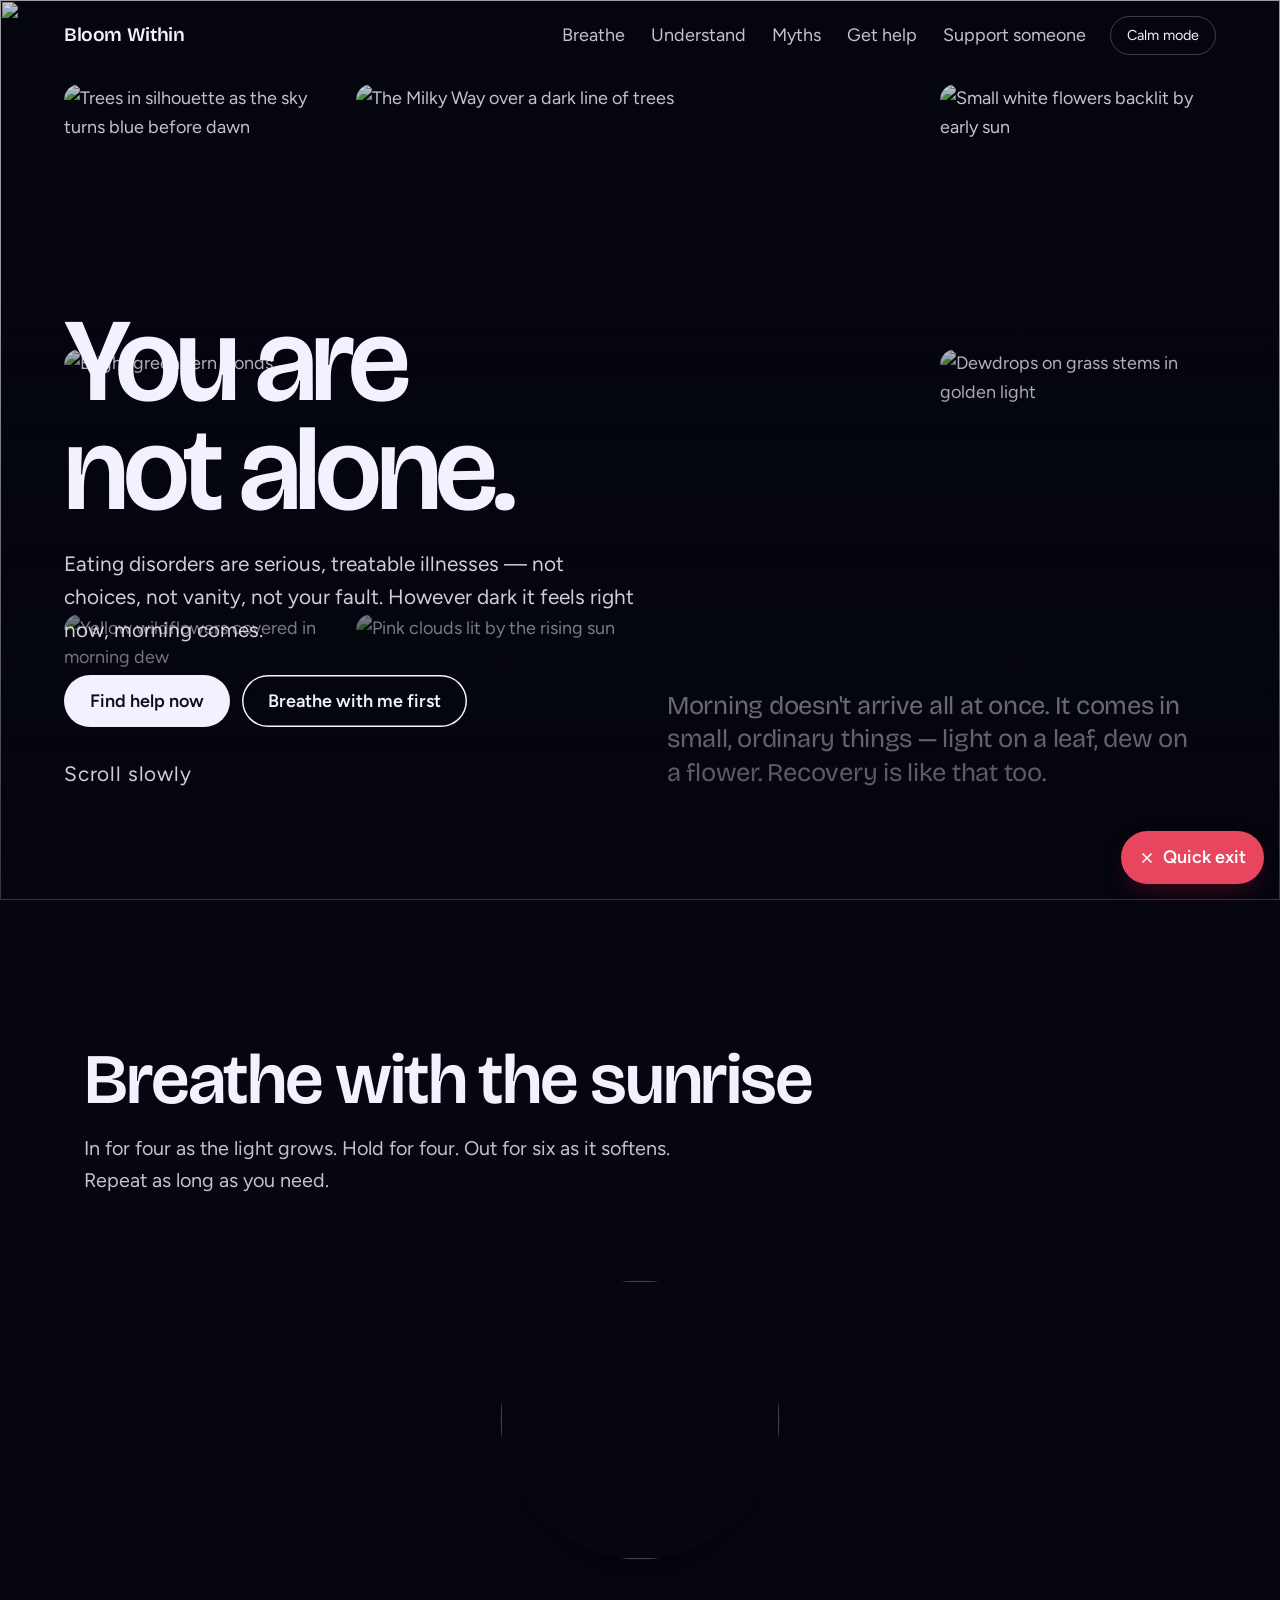
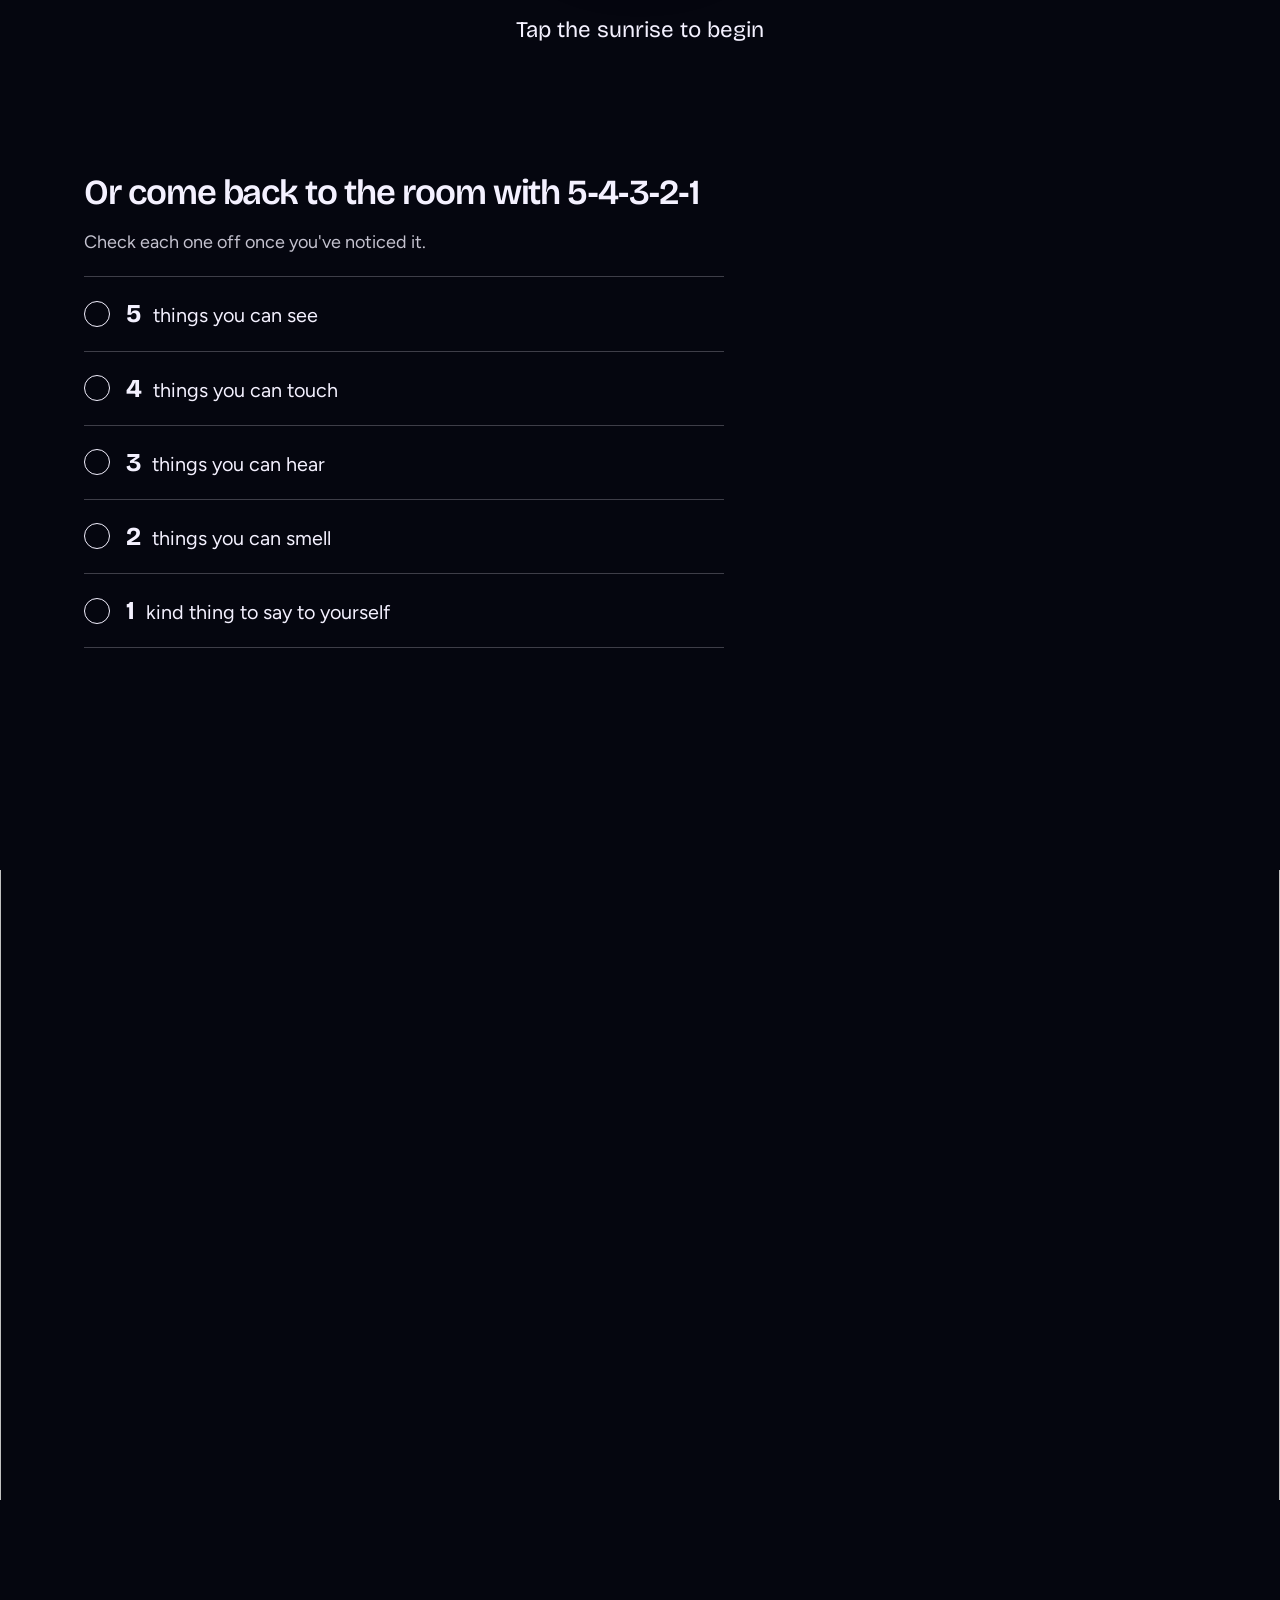
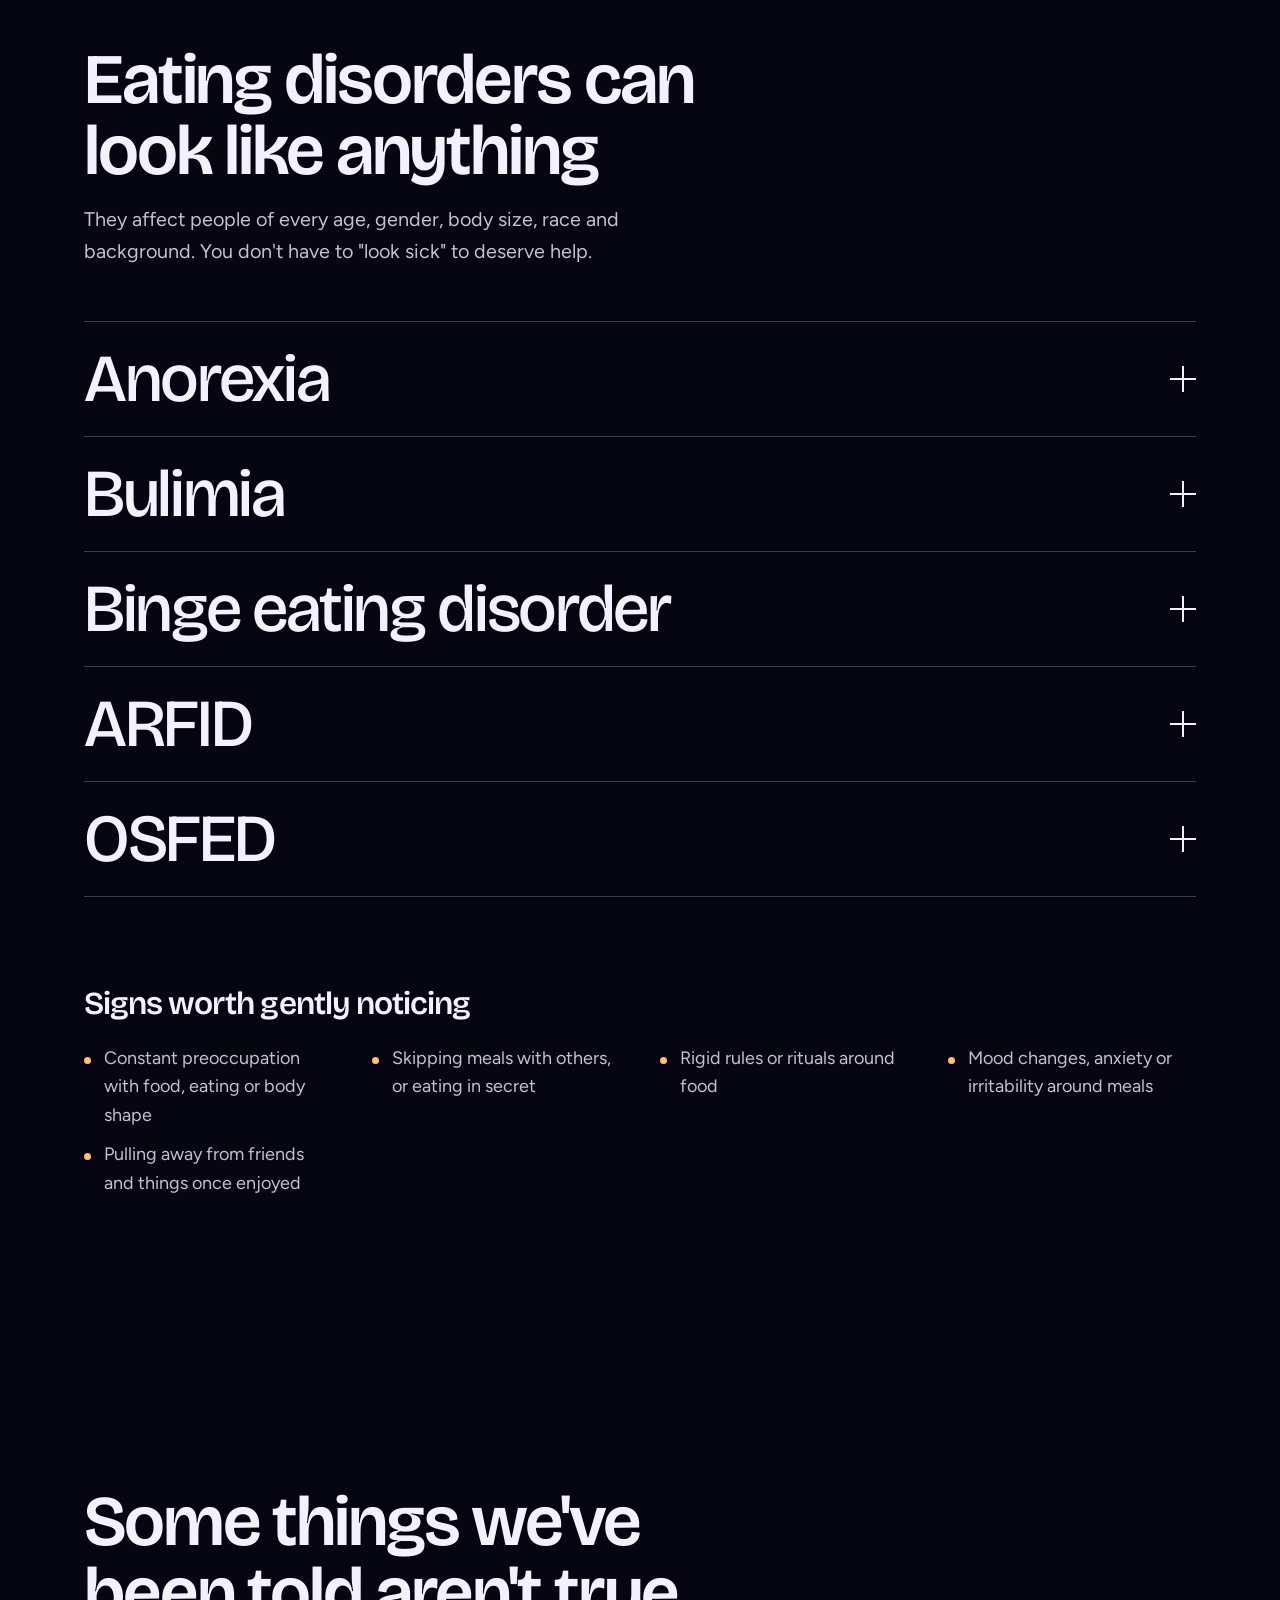
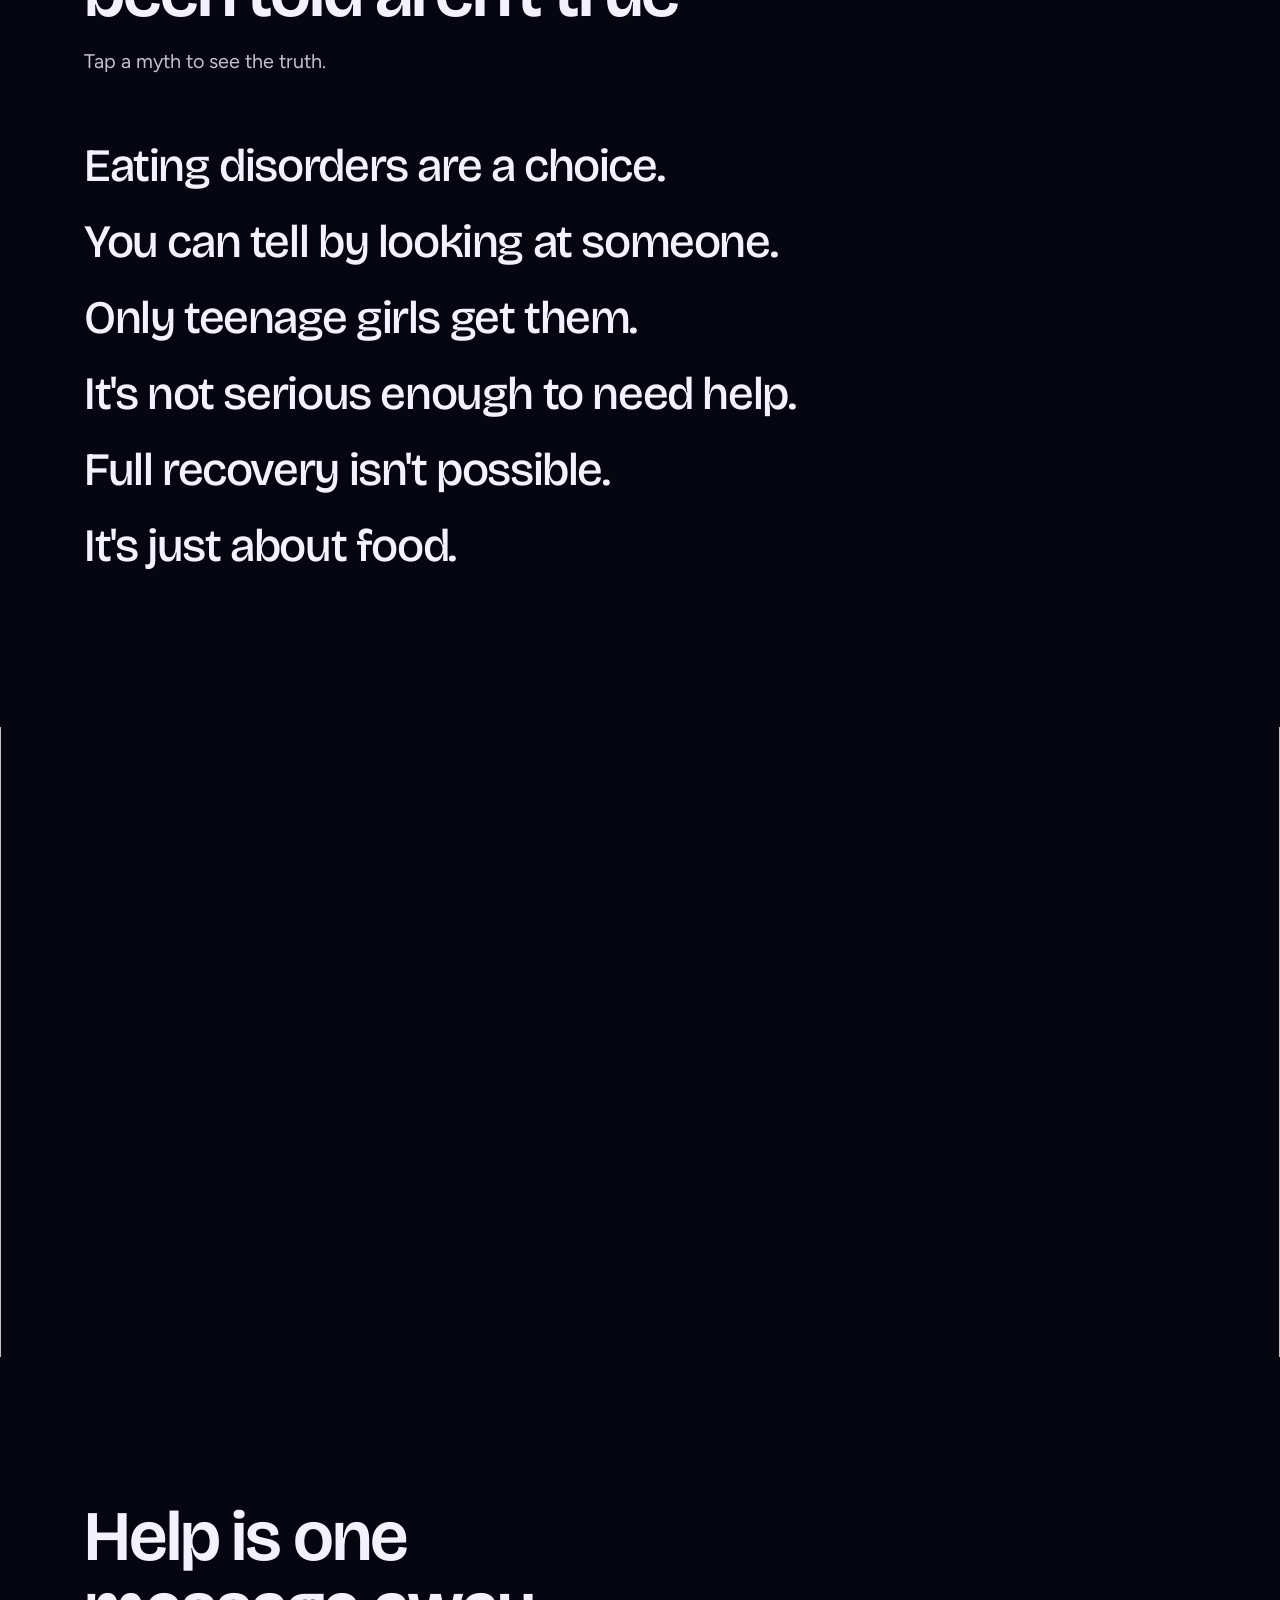
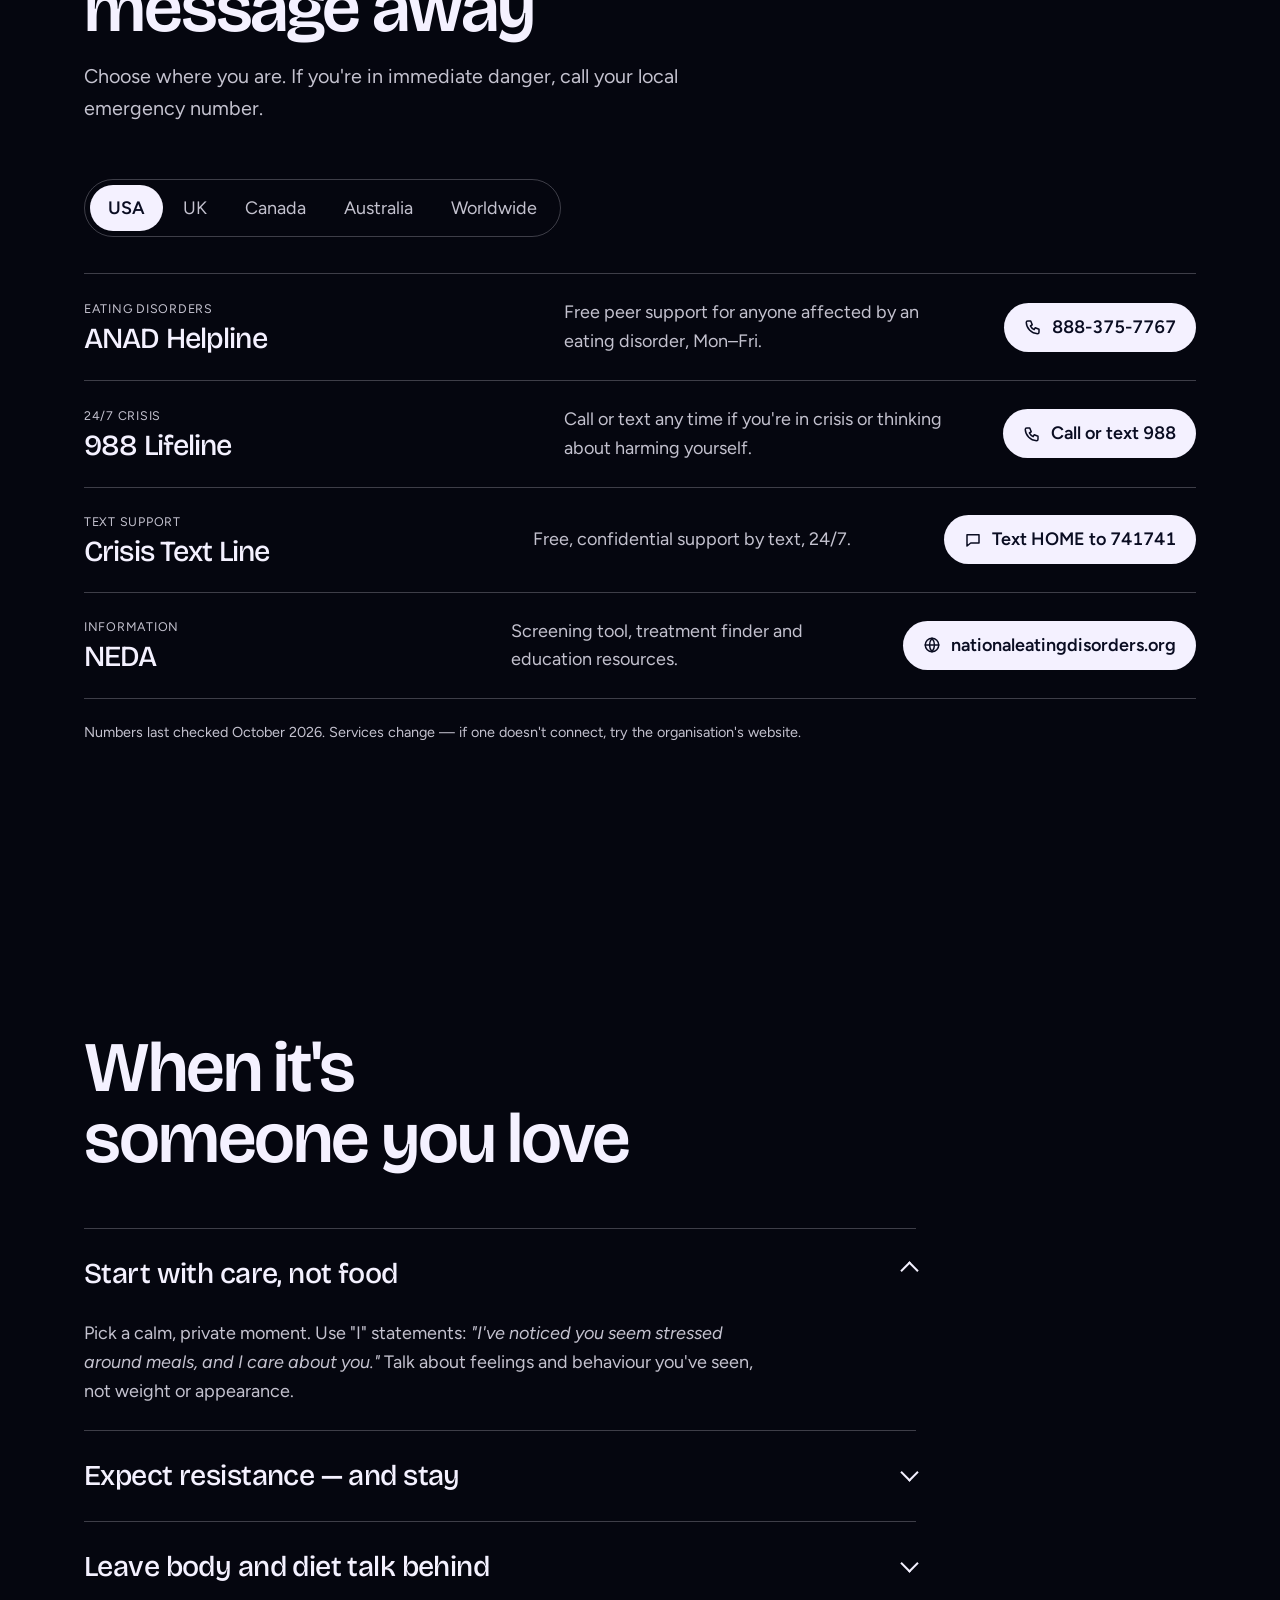
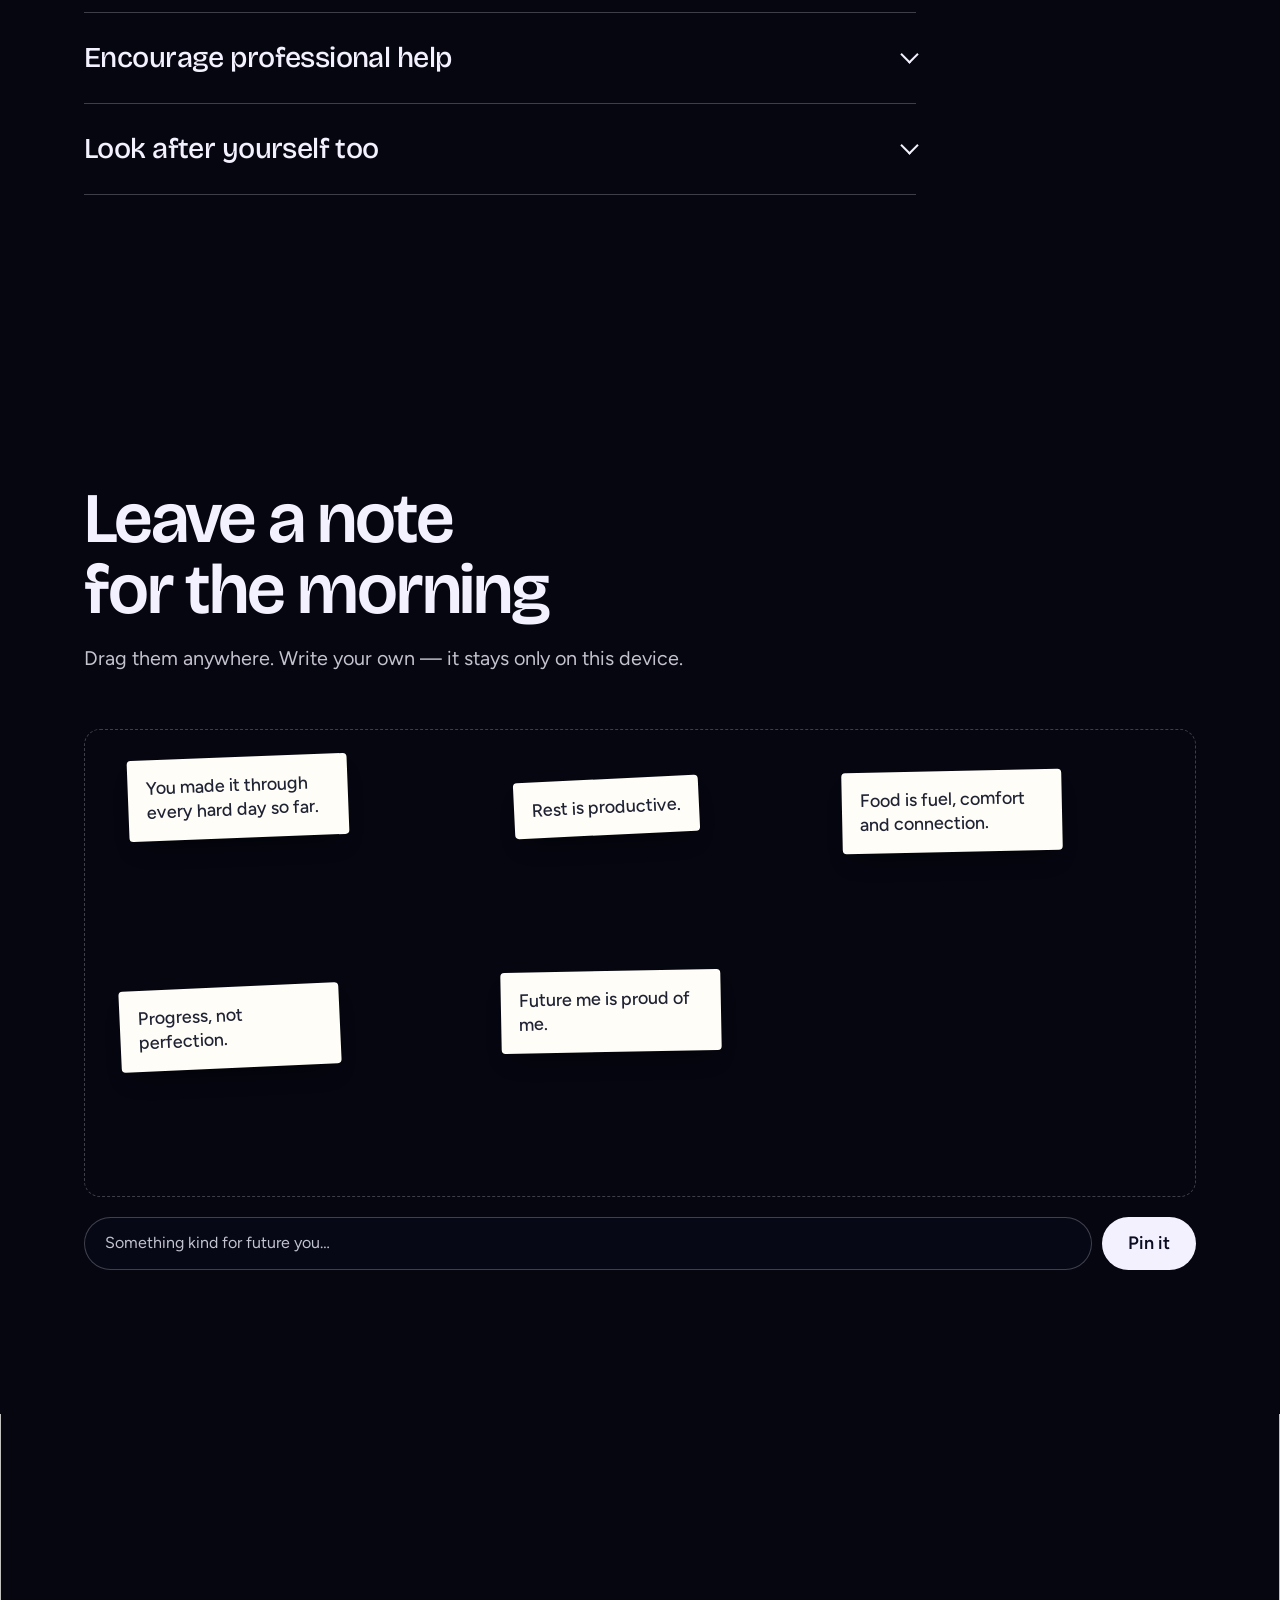
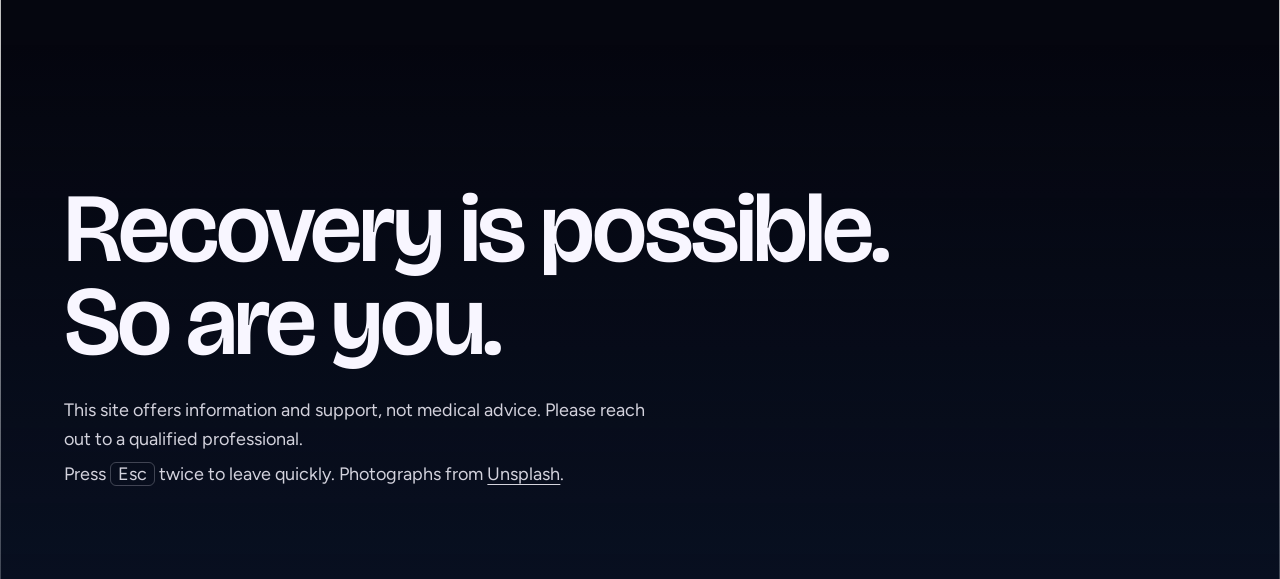
==== index.html @ c02eec83 "Make the photographic Night to Dawn the homepage Move the photo version to the site root and remove " ====
<!doctype html>
<html lang="en">
<head>
  <meta charset="utf-8">
  <meta name="viewport" content="width=device-width, initial-scale=1, viewport-fit=cover">
  <title>Bloom Within</title>
  <meta name="description" content="Gentle help, resources and support for anyone affected by an eating disorder. However dark it feels, morning comes.">
  <link rel="preconnect" href="https://images.unsplash.com">
  <link rel="preconnect" href="https://fonts.googleapis.com">
  <link rel="preconnect" href="https://fonts.gstatic.com" crossorigin>
  <link href="https://fonts.googleapis.com/css2?family=Bricolage+Grotesque:opsz,wght@12..96,300..700&family=Figtree:wght@400;500;600&display=swap" rel="stylesheet">
  <link rel="stylesheet" href="style.css">
  <script>document.documentElement.classList.add("js", "loading");</script>
</head>
<body>
  <!-- Loading screen: fades out once every photo is downloaded and decoded (never longer than 8s) -->
  <div class="loader" id="loader" role="status" aria-live="polite">
    <p class="loader-mark">Bloom Within</p>
    <div class="loader-track"><i id="loaderBar"></i></div>
    <p class="loader-text" id="loaderText">Waiting for the sky…</p>
    <button class="loader-skip" id="loaderSkip" hidden>Skip — show me the page</button>
  </div>

  <!-- The real sky: five photographs, crossfaded from midnight to morning as you scroll -->
  <div class="sky" aria-hidden="true">
    <img class="sky-layer" data-photo="1465101046530-73398c7f28ca" alt="">
    <img class="sky-layer" data-photo="1457167789633-ff2233ef2b0a" alt="">
    <img class="sky-layer" data-photo="1534271057238-c2c170a76672" alt="">
    <img class="sky-layer" data-photo="1577337473192-fec17938c468" alt="">
    <img class="sky-layer" data-photo="1601345459799-245d61f56121" alt="">
    <div class="sky-scrim"></div>
  </div>

  <a class="quick-exit" href="https://www.google.com/search?q=weather" rel="noreferrer" id="quickExit">
    <svg viewBox="0 0 24 24" aria-hidden="true"><path d="M6 6l12 12M18 6L6 18"/></svg>Quick exit
  </a>

  <header class="bar" id="bar">
    <a href="#top" class="mark">Bloom Within</a>
    <nav aria-label="Sections">
      <button class="pill menu" id="menuBtn" aria-expanded="false" aria-controls="menu">Menu</button>
      <ul id="menu">
        <li><a href="#breathe">Breathe</a></li>
        <li><a href="#know">Understand</a></li>
        <li><a href="#myths">Myths</a></li>
        <li><a href="#help">Get help</a></li>
        <li><a href="#support">Support someone</a></li>
      </ul>
    </nav>
    <button class="pill" id="calmBtn" aria-pressed="false">Calm mode</button>
  </header>

  <main id="top">
    <!-- Pinned intro: the full-screen night photo settles into a grid of morning -->
    <section class="intro" id="intro">
      <div class="mosaic" id="mosaic">
        <figure class="tile t-hero" id="heroTile"><img data-photo="1465101046530-73398c7f28ca" alt="The Milky Way over a dark line of trees"></figure>
        <figure class="tile t-a"><img data-photo="1457167789633-ff2233ef2b0a" alt="Trees in silhouette as the sky turns blue before dawn"></figure>
        <figure class="tile t-b"><img data-photo="1503919483171-9ffc1debc390" alt="Small white flowers backlit by early sun"></figure>
        <figure class="tile t-c"><img data-photo="1497250681960-ef046c08a56e" alt="Bright green fern fronds"></figure>
        <figure class="tile t-d"><img data-photo="1528901326763-e9bbffd31784" alt="Dewdrops on grass stems in golden light"></figure>
        <figure class="tile t-e"><img data-photo="1591421264188-cda9b04a6414" alt="Yellow wildflowers covered in morning dew"></figure>
        <figure class="tile t-f"><img data-photo="1534271057238-c2c170a76672" alt="Pink clouds lit by the rising sun"></figure>
        <div class="tile t-cap" id="mosaicCaption">
          <p>Morning doesn't arrive all at once. It comes in small, ordinary things — light on a leaf, dew on a flower. Recovery is like that too.</p>
        </div>
      </div>

      <div class="hero-shot" id="heroShot" aria-hidden="true"><img data-photo="1465101046530-73398c7f28ca" alt=""></div>
      <div class="hero-copy" id="heroCopy">
        <h1>You are not alone.</h1>
        <p>Eating disorders are serious, treatable illnesses — not choices, not vanity, not your fault. However dark it feels right now, morning comes.</p>
        <div class="hero-actions">
          <a href="#help" class="btn btn-solid">Find help now</a>
          <a href="#breathe" class="btn btn-line">Breathe with me first</a>
        </div>
        <p class="scroll-cue" aria-hidden="true">Scroll slowly</p>
      </div>
    </section>

    <section id="breathe" class="chapter">
      <div class="chapter-head reveal">
        <h2>Breathe with the sunrise</h2>
        <p>In for four as the light grows. Hold for four. Out for six as it softens. Repeat as long as you need.</p>
      </div>
      <div class="sunrise reveal">
        <button class="sun-window" id="sunWindow" aria-label="Start or stop the breathing exercise">
          <img data-photo="1577337473192-fec17938c468" data-w="900" alt="">
        </button>
        <p class="sun-cue" id="sunCue" aria-live="polite">Tap the sunrise to begin</p>
      </div>

      <div class="ground reveal">
        <h3>Or come back to the room with 5‑4‑3‑2‑1</h3>
        <p>Check each one off once you've noticed it.</p>
        <ul class="ground-list" id="groundList">
          <li><label><input type="checkbox"><span><b>5</b> things you can see</span></label></li>
          <li><label><input type="checkbox"><span><b>4</b> things you can touch</span></label></li>
          <li><label><input type="checkbox"><span><b>3</b> things you can hear</span></label></li>
          <li><label><input type="checkbox"><span><b>2</b> things you can smell</span></label></li>
          <li><label><input type="checkbox"><span><b>1</b> kind thing to say to yourself</span></label></li>
        </ul>
        <p class="ground-done" id="groundDone">You're here. Right now. That's enough.</p>
      </div>
    </section>

    <figure class="band" aria-hidden="true"><img data-photo="1531156992292-d36397ee9184" alt=""></figure>

    <section id="know" class="chapter">
      <div class="chapter-head reveal">
        <h2>Eating disorders can look like anything</h2>
        <p>They affect people of every age, gender, body size, race and background. You don't have to "look sick" to deserve help.</p>
      </div>
      <div class="kinds">
        <details class="kind reveal"><summary><span class="kind-name">Anorexia</span><span class="kind-plus" aria-hidden="true"></span></summary>
          <p>Restricting food, an intense fear of weight gain, and a distorted view of one's own body — at any body size.</p></details>
        <details class="kind reveal"><summary><span class="kind-name">Bulimia</span><span class="kind-plus" aria-hidden="true"></span></summary>
          <p>Cycles of eating large amounts and then trying to compensate, often hidden behind shame and secrecy.</p></details>
        <details class="kind reveal"><summary><span class="kind-name">Binge eating disorder</span><span class="kind-plus" aria-hidden="true"></span></summary>
          <p>Repeated episodes of eating with a feeling of loss of control, often followed by distress. It's the most common eating disorder.</p></details>
        <details class="kind reveal"><summary><span class="kind-name">ARFID</span><span class="kind-plus" aria-hidden="true"></span></summary>
          <p>Avoiding or restricting foods because of sensory issues, fear of choking or low interest in eating — not because of body image.</p></details>
        <details class="kind reveal"><summary><span class="kind-name">OSFED</span><span class="kind-plus" aria-hidden="true"></span></summary>
          <p>Serious eating disorders that don't fit one neat category. Just as real, and just as deserving of treatment.</p></details>
      </div>
      <div class="signs reveal">
        <h3>Signs worth gently noticing</h3>
        <ul>
          <li>Constant preoccupation with food, eating or body shape</li>
          <li>Skipping meals with others, or eating in secret</li>
          <li>Rigid rules or rituals around food</li>
          <li>Mood changes, anxiety or irritability around meals</li>
          <li>Pulling away from friends and things once enjoyed</li>
        </ul>
      </div>
    </section>

    <section id="myths" class="chapter">
      <div class="chapter-head reveal">
        <h2>Some things we've been told aren't true</h2>
        <p>Tap a myth to see the truth.</p>
      </div>
      <ol class="myths">
        <li class="myth reveal"><button aria-expanded="false"><span class="myth-text">Eating disorders are a choice.</span></button>
          <div class="truth-wrap"><p class="truth">They're complex illnesses shaped by biology, psychology and environment. Nobody chooses one.</p></div></li>
        <li class="myth reveal"><button aria-expanded="false"><span class="myth-text">You can tell by looking at someone.</span></button>
          <div class="truth-wrap"><p class="truth">Most people with eating disorders are not visibly underweight. Size tells you nothing about suffering.</p></div></li>
        <li class="myth reveal"><button aria-expanded="false"><span class="myth-text">Only teenage girls get them.</span></button>
          <div class="truth-wrap"><p class="truth">People of every gender, age, culture and background are affected — including men, older adults and children.</p></div></li>
        <li class="myth reveal"><button aria-expanded="false"><span class="myth-text">It's not serious enough to need help.</span></button>
          <div class="truth-wrap"><p class="truth">If it's affecting your life, it's serious enough. You don't need to be "sick enough" to reach out.</p></div></li>
        <li class="myth reveal"><button aria-expanded="false"><span class="myth-text">Full recovery isn't possible.</span></button>
          <div class="truth-wrap"><p class="truth">Many people fully recover. With support, healing is possible at any stage.</p></div></li>
        <li class="myth reveal"><button aria-expanded="false"><span class="myth-text">It's just about food.</span></button>
          <div class="truth-wrap"><p class="truth">Food is often where distress shows up. Underneath can be anxiety, control, trauma, grief or identity.</p></div></li>
      </ol>
    </section>

    <figure class="band" aria-hidden="true"><img data-photo="1546473491-cc3f5bba6705" alt=""></figure>

    <section id="help" class="chapter">
      <div class="chapter-head reveal">
        <h2>Help is one message away</h2>
        <p>Choose where you are. If you're in immediate danger, call your local emergency number.</p>
      </div>
      <div class="regions reveal" role="tablist" aria-label="Choose your region" id="regions">
        <span class="region-pill" id="regionPill" aria-hidden="true"></span>
      </div>
      <div class="lines" id="lines" role="tabpanel"></div>
      <p class="fine">Numbers last checked October 2026. Services change — if one doesn't connect, try the organisation's website.</p>
    </section>

    <section id="support" class="chapter">
      <div class="chapter-head reveal">
        <h2>When it's someone you love</h2>
      </div>
      <div class="care">
        <details class="care-item reveal" open><summary>Start with care, not food</summary>
          <p>Pick a calm, private moment. Use "I" statements: <em>"I've noticed you seem stressed around meals, and I care about you."</em> Talk about feelings and behaviour you've seen, not weight or appearance.</p></details>
        <details class="care-item reveal"><summary>Expect resistance — and stay</summary>
          <p>Denial, anger or secrecy are common. That doesn't mean you failed. Let them know the door stays open and you're not going anywhere.</p></details>
        <details class="care-item reveal"><summary>Leave body and diet talk behind</summary>
          <p>Skip comments on anyone's size, "good" or "bad" foods, and compliments about weight loss. Praise who they are, not how they look.</p></details>
        <details class="care-item reveal"><summary>Encourage professional help</summary>
          <p>Offer to help find a doctor, therapist or dietitian experienced in eating disorders — or to sit with them while they call a helpline.</p></details>
        <details class="care-item reveal"><summary>Look after yourself too</summary>
          <p>Supporting someone is heavy. Carer communities like F.E.A.S.T. and Beat's carer services exist for you as well.</p></details>
      </div>
    </section>

    <section id="notes" class="chapter">
      <div class="chapter-head reveal">
        <h2>Leave a note for the morning</h2>
        <p>Drag them anywhere. Write your own — it stays only on this device.</p>
      </div>
      <div class="board reveal" id="board"></div>
      <form class="note-form reveal" id="noteForm">
        <label class="sr" for="noteInput">Write a kind note</label>
        <input id="noteInput" maxlength="90" placeholder="Something kind for future you…" autocomplete="off">
        <button class="btn btn-solid" type="submit">Pin it</button>
      </form>
    </section>
  </main>

  <footer class="close">
    <figure class="band band-close" aria-hidden="true"><img data-photo="1470240731273-7821a6eeb6bd" alt=""></figure>
    <div class="close-inner">
      <p class="close-big reveal">Recovery is possible.<br>So are you.</p>
      <p>This site offers information and support, not medical advice. Please reach out to a qualified professional.</p>
      <p>Press <kbd>Esc</kbd> twice to leave quickly. Photographs from <a href="https://unsplash.com" rel="noopener" target="_blank">Unsplash</a>.</p>
    </div>
  </footer>

  <script src="https://cdnjs.cloudflare.com/ajax/libs/gsap/3.12.5/gsap.min.js"></script>
  <script src="https://cdnjs.cloudflare.com/ajax/libs/gsap/3.12.5/ScrollTrigger.min.js"></script>
  <script src="shared/helplines.js"></script>
  <script src="script.js"></script>
</body>
</html>
---- style.css ----
/* Night to Dawn — real photographs of the sky crossfade from midnight to morning as you scroll.
   html.day flips the ink once the sky is bright enough to need dark text. */
:root {
  --ink: #f4f1ff;
  --ink-soft: rgba(244, 241, 255, .8);
  --line: rgba(244, 241, 255, .24);
  --paper: #0a0d22;
  --sun: #ffbf7a;
  --ease-out: cubic-bezier(.23, 1, .32, 1);
  --ease-io: cubic-bezier(.77, 0, .175, 1);
  --display: "Bricolage Grotesque", "Arial Narrow", sans-serif;
  --body: "Figtree", system-ui, sans-serif;
  --gutter: clamp(16px, 5vw, 64px);
  --radius: 16px;
}
html.day {
  --ink: #13203a;
  --ink-soft: rgba(19, 32, 58, .82);
  --line: rgba(19, 32, 58, .2);
  --paper: #f6f8ff;
}

* { box-sizing: border-box; margin: 0; padding: 0; }
html { overflow-x: clip; -webkit-text-size-adjust: 100%; scrollbar-color: var(--ink-soft) transparent; }
body {
  font-family: var(--body); font-size: clamp(1rem, .95rem + .25vw, 1.125rem); line-height: 1.6;
  color: var(--ink); background: #05060f; transition: color .8s ease;
  -webkit-tap-highlight-color: transparent;
}
html.loading body { overflow: hidden; }
::selection { background: var(--sun); color: #1b1433; }
a { color: inherit; text-underline-offset: .2em; }
button { font: inherit; color: inherit; cursor: pointer; background: none; border: 0; }
:focus-visible { outline: 2px solid var(--sun); outline-offset: 4px; border-radius: 6px; }
kbd { font: inherit; border: 1px solid var(--line); border-radius: 6px; padding: 0 .4em; }
img { display: block; max-width: 100%; }
.sr { position: absolute; width: 1px; height: 1px; overflow: hidden; clip-path: inset(50%); }
h1, h2, h3, .close-big { font-family: var(--display); font-weight: 600; letter-spacing: -.03em; text-wrap: balance; }

/* ---------- loading screen ---------- */
.loader {
  position: fixed; inset: 0; z-index: 90; display: grid; place-content: center; justify-items: center; gap: 18px;
  background: #05060f; color: #f4f1ff; text-align: center;
  transition: opacity .9s var(--ease-out), visibility 0s .9s;
}
.loader.done { opacity: 0; visibility: hidden; }
.loader-mark { font-family: var(--display); font-size: clamp(1.6rem, 1.2rem + 1.6vw, 2.4rem); font-weight: 500; letter-spacing: -.02em; }
.loader-track { width: min(260px, 60vw); height: 2px; background: rgba(244, 241, 255, .18); overflow: hidden; border-radius: 2px; }
.loader-track i { display: block; height: 100%; background: #f4f1ff; transform-origin: left; transform: scaleX(0); transition: transform .4s var(--ease-out); }
.loader-text { font-size: .95rem; color: rgba(244, 241, 255, .7); font-variant-numeric: tabular-nums; }
.loader-skip { margin-top: 6px; font-size: .9rem; color: rgba(244, 241, 255, .8); text-decoration: underline; text-underline-offset: .25em; }

/* ---------- the sky ---------- */
.sky { position: fixed; inset: 0; z-index: -1; overflow: hidden; background: #05060f; }
.sky-layer { position: absolute; inset: -4%; width: 108%; height: 108%; max-width: none; object-fit: cover; opacity: 0; will-change: transform, opacity; }
.sky-layer:first-child { opacity: 1; }
.sky-scrim { position: absolute; inset: 0; background: linear-gradient(180deg, rgba(5, 6, 15, .55), rgba(5, 6, 15, .25) 40%, rgba(5, 6, 15, .5)); transition: background .8s ease; }
html.day .sky-scrim { background: linear-gradient(180deg, rgba(246, 248, 255, .35), rgba(246, 248, 255, .15) 50%, rgba(246, 248, 255, .45)); }

/* ---------- chrome ---------- */
.quick-exit {
  position: fixed; right: max(16px, env(safe-area-inset-right)); bottom: max(16px, env(safe-area-inset-bottom)); z-index: 100;
  display: inline-flex; align-items: center; gap: 8px; padding: 12px 18px; border-radius: 999px;
  background: #e8455f; color: #fff; font-weight: 600; text-decoration: none;
  box-shadow: 0 10px 24px -8px rgba(120, 10, 40, .6); transition: transform .16s var(--ease-out);
}
.quick-exit svg { width: 16px; height: 16px; stroke: currentColor; stroke-width: 2.4; fill: none; stroke-linecap: round; }
.quick-exit:active { transform: scale(.97); }

.bar {
  position: fixed; top: 0; left: 0; right: 0; z-index: 50; display: flex; align-items: center; gap: 24px;
  padding: 16px var(--gutter); transition: transform .4s var(--ease-out), background-color .4s ease;
}
.bar.solid { background: color-mix(in srgb, var(--paper) 72%, transparent); -webkit-backdrop-filter: blur(14px) saturate(1.2); backdrop-filter: blur(14px) saturate(1.2); }
.bar.tucked { transform: translateY(-110%); }
.mark { font-family: var(--display); font-weight: 600; font-size: 1.2rem; letter-spacing: -.02em; text-decoration: none; margin-right: auto; white-space: nowrap; }
.bar ul { list-style: none; display: flex; gap: 26px; }
.bar ul a { text-decoration: none; color: var(--ink-soft); transition: color .2s ease; }
.pill { border: 1px solid var(--line); border-radius: 999px; padding: 7px 16px; font-size: .9rem; white-space: nowrap; transition: background-color .2s ease, transform .16s var(--ease-out); }
.pill[aria-pressed="true"] { background: var(--ink); color: var(--paper); }
.pill:active { transform: scale(.97); }
.menu { display: none; }
@media (hover: hover) and (pointer: fine) {
  .bar ul a:hover { color: var(--ink); }
  .pill:hover { background: color-mix(in srgb, var(--ink) 12%, transparent); }
}

.btn {
  display: inline-flex; align-items: center; justify-content: center; min-height: 48px; padding: 12px 26px;
  border-radius: 999px; font-weight: 600; text-decoration: none; white-space: nowrap;
  transition: transform .16s var(--ease-out), background-color .2s ease, color .2s ease;
}
.btn:active { transform: scale(.97); }
.btn-solid { background: var(--ink); color: var(--paper); }
.btn-line { box-shadow: inset 0 0 0 1.5px var(--ink); }
@media (hover: hover) and (pointer: fine) {
  .btn-solid:hover { background: var(--sun); color: #1b1433; }
  .btn-line:hover { background: color-mix(in srgb, var(--ink) 12%, transparent); }
}

/* ---------- pinned intro: full-screen photo → grid ---------- */
.intro { position: relative; height: 100svh; overflow: hidden; }
.mosaic {
  position: absolute; inset: 84px var(--gutter) clamp(20px, 4vh, 40px);
  display: grid; gap: clamp(8px, 1.2vw, 16px);
  grid-template-columns: repeat(4, minmax(0, 1fr)); grid-template-rows: repeat(3, minmax(0, 1fr));
  grid-template-areas: "a hero hero b" "c hero hero d" "e f cap cap";
}
.tile { margin: 0; border-radius: var(--radius); overflow: hidden; position: relative; }
.tile img { width: 100%; height: 100%; object-fit: cover; }
.t-hero { grid-area: hero; } .t-a { grid-area: a; } .t-b { grid-area: b; } .t-c { grid-area: c; }
.t-d { grid-area: d; } .t-e { grid-area: e; } .t-f { grid-area: f; }
.t-cap { grid-area: cap; display: flex; align-items: center; padding: 0 clamp(4px, 1.5vw, 24px); }
.t-cap p { font-family: var(--display); font-weight: 400; font-size: clamp(1.05rem, .8rem + 1vw, 1.6rem); line-height: 1.3; letter-spacing: -.01em; text-wrap: pretty; }
.hero-shot { position: absolute; inset: 0; overflow: hidden; will-change: clip-path, opacity; }
.hero-shot img { width: 100%; height: 100%; object-fit: cover; will-change: transform; transform-origin: 50% 60%; }
.hero-shot::after { content: ""; position: absolute; inset: 0; background: linear-gradient(180deg, rgba(5, 6, 15, .2) 30%, rgba(5, 6, 15, .75)); }
.hero-copy {
  position: absolute; left: var(--gutter); right: var(--gutter); bottom: clamp(36px, 9vh, 96px); max-width: 44rem;
  color: #f4f1ff; will-change: transform, opacity;
}
.hero-copy h1 { font-size: clamp(3rem, 1rem + 8vw, 7.5rem); line-height: .92; font-weight: 600; letter-spacing: -.045em; margin-bottom: 22px; }
.hero-copy > p { font-size: clamp(1.05rem, 1rem + .4vw, 1.3rem); color: rgba(244, 241, 255, .85); max-width: 36rem; margin-bottom: 28px; }
.hero-copy .btn-solid { background: #f4f1ff; color: #0a0d22; }
.hero-copy .btn-line { box-shadow: inset 0 0 0 1.5px #f4f1ff; }
.hero-actions { display: flex; flex-wrap: wrap; gap: 12px; }
.scroll-cue { margin-top: 30px; font-size: .85rem; letter-spacing: .04em; color: rgba(244, 241, 255, .65); }

/* ---------- chapters ---------- */
.chapter { padding: clamp(110px, 16vh, 180px) var(--gutter); max-width: 1240px; margin: 0 auto; }
.chapter-head { max-width: 46rem; margin-bottom: clamp(36px, 6vh, 64px); }
.chapter-head h2 { font-size: clamp(2.3rem, 1.4rem + 3.8vw, 4.6rem); line-height: 1; margin-bottom: 18px; }
.chapter-head p { color: var(--ink-soft); max-width: 38rem; font-size: 1.1em; }
.js .reveal { opacity: 0; transform: translateY(24px); }

/* full-bleed nature photographs between chapters, drifting slowly as you scroll */
.band { position: relative; height: clamp(320px, 70vh, 720px); overflow: hidden; margin: 0; }
.band img { position: absolute; left: 0; top: -15%; width: 100%; height: 130%; object-fit: cover; will-change: transform; }

/* ---------- breathing sunrise ---------- */
.sunrise { display: flex; flex-direction: column; align-items: center; gap: 22px; margin-bottom: clamp(90px, 13vh, 150px); }
.sun-window {
  width: min(340px, 72vw); aspect-ratio: 1; border-radius: 50%; overflow: hidden;
  box-shadow: 0 30px 60px -30px rgba(0, 0, 0, .6); transform: scale(.82);
  transition: transform 4s cubic-bezier(.45, 0, .55, 1), box-shadow 4s ease;
}
.sun-window img { width: 100%; height: 100%; object-fit: cover; filter: saturate(.7) brightness(.8); transition: filter 4s ease; }
.sun-window.in { transform: scale(1); box-shadow: 0 40px 90px -20px rgba(255, 170, 110, .55); }
.sun-window.in img { filter: saturate(1.1) brightness(1.08); }
.sun-window.out, .sun-window.out img { transition-duration: 6s; }
.sun-cue { font-family: var(--display); font-size: 1.4rem; min-height: 1.6em; }

.ground h3 { font-size: clamp(1.5rem, 1.2rem + 1.4vw, 2.2rem); margin-bottom: 6px; }
.ground > p { color: var(--ink-soft); margin-bottom: 20px; }
.ground-list { list-style: none; border-top: 1px solid var(--line); max-width: 40rem; }
.ground-list li { border-bottom: 1px solid var(--line); }
.ground-list label { display: flex; align-items: center; gap: 16px; padding: 16px 0; cursor: pointer; font-size: 1.1em; }
.ground-list input { appearance: none; flex: none; width: 26px; height: 26px; border-radius: 50%; border: 1.5px solid var(--ink); display: grid; place-items: center; cursor: pointer; transition: background-color .2s ease; }
.ground-list input::after { content: ""; width: 10px; height: 6px; border-left: 2px solid var(--paper); border-bottom: 2px solid var(--paper); transform: rotate(-45deg) translateY(-1px) scale(0); transition: transform .2s var(--ease-out); }
.ground-list input:checked { background: var(--ink); }
.ground-list input:checked::after { transform: rotate(-45deg) translateY(-1px) scale(1); }
.ground-list b { font-family: var(--display); font-size: 1.3em; margin-right: 6px; }
.ground-list input:checked + span { color: var(--ink-soft); }
.ground-done { margin-top: 22px; font-family: var(--display); font-size: 1.4rem; opacity: 0; transition: opacity .6s ease; }
.ground-done.show { opacity: 1; }

/* ---------- kinds ---------- */
.kinds { border-top: 1px solid var(--line); margin-bottom: clamp(56px, 9vh, 96px); }
.kind { border-bottom: 1px solid var(--line); }
.kind summary { list-style: none; cursor: pointer; display: flex; align-items: center; justify-content: space-between; gap: 20px; padding: clamp(16px, 2.6vh, 26px) 0; }
.kind summary::-webkit-details-marker { display: none; }
.kind-name { font-family: var(--display); font-size: clamp(1.9rem, 1rem + 4vw, 4.2rem); font-weight: 500; letter-spacing: -.035em; line-height: 1; transition: transform .35s var(--ease-out); }
.kind-plus { position: relative; flex: none; width: 26px; height: 26px; }
.kind-plus::before, .kind-plus::after { content: ""; position: absolute; left: 0; right: 0; top: 50%; height: 2px; margin-top: -1px; background: currentColor; transition: transform .3s var(--ease-out); }
.kind-plus::after { transform: rotate(90deg); }
.kind[open] .kind-plus::after { transform: rotate(0deg); }
.kind p { max-width: 40rem; padding-bottom: 26px; font-size: 1.12em; color: var(--ink-soft); }
.kind[open] p { animation: unfold .45s var(--ease-out); }
@media (hover: hover) and (pointer: fine) { .kind summary:hover .kind-name { transform: translateX(12px); } }
.signs h3 { font-size: clamp(1.4rem, 1.2rem + 1vw, 2rem); margin-bottom: 14px; }
.signs ul { list-style: none; display: grid; grid-template-columns: repeat(auto-fit, minmax(240px, 1fr)); gap: 10px 40px; }
.signs li { padding-left: 20px; position: relative; color: var(--ink-soft); }
.signs li::before { content: ""; position: absolute; left: 0; top: .72em; width: 7px; height: 7px; border-radius: 50%; background: var(--sun); }

/* ---------- myths ---------- */
.myths { list-style: none; display: grid; gap: 4px; }
.myth { display: grid; grid-template-rows: auto 0fr; transition: grid-template-rows .6s var(--ease-out); }
.myth.struck { grid-template-rows: auto 1fr; }
.truth-wrap { overflow: hidden; }
.myth button { text-align: left; padding: 10px 0; }
.myth-text {
  font-family: var(--display); font-size: clamp(1.5rem, 1rem + 2.4vw, 2.9rem); font-weight: 500; letter-spacing: -.03em; line-height: 1.12;
  background: linear-gradient(currentColor, currentColor) no-repeat 0 55% / 0% 2px; transition: background-size .7s var(--ease-io), opacity .5s ease;
}
.myth.struck .myth-text { background-size: 100% 2px; opacity: .55; }
.truth { max-width: 40rem; font-size: 1.12em; padding: 0 0 24px; opacity: 0; transition: opacity .5s ease .2s; }
.myth.struck .truth { opacity: 1; }

/* ---------- helplines ---------- */
.regions { position: relative; display: inline-flex; gap: 2px; padding: 5px; border-radius: 999px; border: 1px solid var(--line); max-width: 100%; overflow-x: auto; scrollbar-width: none; margin-bottom: 36px; }
.region { position: relative; z-index: 1; padding: 9px 18px; border-radius: 999px; white-space: nowrap; color: var(--ink-soft); transition: color .25s ease; }
.region[aria-selected="true"] { color: var(--paper); font-weight: 600; }
.region-pill { position: absolute; top: 5px; bottom: 5px; left: 0; width: 0; border-radius: 999px; background: var(--ink); transition: transform .45s var(--ease-out), width .45s var(--ease-out); }
.lines { border-top: 1px solid var(--line); }
.helpline {
  display: grid; grid-template-columns: minmax(0, 1.1fr) minmax(0, 1fr) auto; gap: 8px 32px; align-items: center;
  padding: 24px 0; border-bottom: 1px solid var(--line); animation: unfold .5s var(--ease-out) both; animation-delay: calc(var(--i) * 60ms);
}
.helpline small { display: block; font-size: .78rem; letter-spacing: .06em; text-transform: uppercase; color: var(--ink-soft); margin-bottom: 4px; }
.helpline h3 { font-size: clamp(1.35rem, 1.1rem + .9vw, 1.9rem); line-height: 1.1; font-weight: 500; }
.helpline p { color: var(--ink-soft); }
.reach {
  display: inline-flex; align-items: center; gap: 10px; justify-self: end; min-height: 48px; padding: 10px 20px; border-radius: 999px;
  background: var(--ink); color: var(--paper); font-weight: 600; text-decoration: none; white-space: nowrap; font-variant-numeric: tabular-nums;
  transition: transform .16s var(--ease-out), background-color .2s ease, color .2s ease;
}
.reach svg { width: 18px; height: 18px; stroke: currentColor; stroke-width: 2; fill: none; stroke-linecap: round; stroke-linejoin: round; }
.reach:active { transform: scale(.97); }
@media (hover: hover) and (pointer: fine) { .reach:hover { background: var(--sun); color: #1b1433; } }
.fine { margin-top: 22px; font-size: .9rem; color: var(--ink-soft); }

/* ---------- support ---------- */
.care { max-width: 52rem; border-top: 1px solid var(--line); }
.care-item { border-bottom: 1px solid var(--line); }
.care-item summary { list-style: none; cursor: pointer; padding: 22px 0; display: flex; justify-content: space-between; gap: 16px; font-family: var(--display); font-size: clamp(1.25rem, 1rem + 1vw, 1.8rem); font-weight: 500; letter-spacing: -.02em; }
.care-item summary::-webkit-details-marker { display: none; }
.care-item summary::after { content: ""; flex: none; width: 11px; height: 11px; margin-top: .45em; border-right: 2px solid currentColor; border-bottom: 2px solid currentColor; transform: rotate(45deg); transition: transform .3s var(--ease-out); }
.care-item[open] summary::after { transform: rotate(-135deg); }
.care-item p { padding-bottom: 24px; max-width: 42rem; color: var(--ink-soft); }
.care-item[open] p { animation: unfold .45s var(--ease-out); }

/* ---------- notes ---------- */
.board { position: relative; height: clamp(360px, 52vh, 500px); border-radius: var(--radius); border: 1px dashed var(--line); touch-action: none; overflow: hidden; }
.note {
  position: absolute; max-width: 220px; padding: 16px 18px; border-radius: 4px; background: #fffdf7; color: #1e2233;
  font-weight: 500; line-height: 1.35; box-shadow: 0 1px 1px rgba(0, 0, 0, .08), 0 14px 24px -14px rgba(0, 0, 0, .55);
  transform: rotate(var(--r, 0deg)); cursor: grab; user-select: none; touch-action: none; transition: box-shadow .2s ease, transform .2s var(--ease-out);
}
.note.dragging { cursor: grabbing; transform: rotate(0deg) scale(1.04); box-shadow: 0 2px 2px rgba(0, 0, 0, .08), 0 26px 40px -16px rgba(0, 0, 0, .6); z-index: 5; }
.note-form { display: flex; gap: 10px; margin-top: 20px; }
.note-form input { flex: 1; min-width: 0; min-height: 48px; padding: 0 20px; border-radius: 999px; border: 1.5px solid var(--line); background: color-mix(in srgb, var(--paper) 40%, transparent); color: var(--ink); font: inherit; font-size: 16px; }
.note-form input::placeholder { color: var(--ink-soft); }
.note-form input:focus { outline: none; border-color: var(--ink); }

/* ---------- close ---------- */
.close { position: relative; }
.band-close { height: clamp(420px, 85vh, 860px); }
.band-close::after { content: ""; position: absolute; inset: 0; background: linear-gradient(180deg, rgba(10, 20, 40, 0) 30%, rgba(10, 20, 40, .7)); }
.close-inner { position: absolute; left: var(--gutter); right: var(--gutter); bottom: clamp(60px, 10vh, 110px); color: #f8f6ff; max-width: 1100px; }
.close-big { font-size: clamp(2.6rem, 1rem + 6.4vw, 6.4rem); line-height: .95; margin-bottom: 28px; }
.close-inner p:not(.close-big) { color: rgba(248, 246, 255, .85); max-width: 38rem; }
.close-inner p + p { margin-top: 6px; }

@keyframes unfold { from { opacity: 0; transform: translateY(-6px); } }

/* ---------- calm mode: photographs still change with the time of day, nothing moves ---------- */
.calm *, .calm *::before, .calm *::after { animation: none !important; transition-property: color, background-color, opacity, border-color, filter !important; }
.calm.js .reveal { opacity: 1; transform: none; }

/* ---------- small screens ---------- */
@media (max-width: 820px) {
  .menu { display: inline-block; }
  .bar { gap: 8px; padding-block: 12px; }
  .bar ul {
    position: absolute; top: 100%; left: var(--gutter); right: var(--gutter); flex-direction: column; gap: 4px; padding: 12px;
    border-radius: 20px; background: var(--paper); border: 1px solid var(--line);
    opacity: 0; transform: translateY(-6px) scale(.98); transform-origin: top right; pointer-events: none;
    transition: opacity .2s var(--ease-out), transform .2s var(--ease-out);
  }
  .bar ul a { display: block; padding: 10px 12px; color: var(--ink); }
  .bar ul.open { opacity: 1; transform: none; pointer-events: auto; }
  .mark { font-size: 1.1rem; }
  .pill { padding: 6px 12px; font-size: .85rem; }
  .mosaic {
    inset: 74px var(--gutter) 24px;
    grid-template-columns: repeat(2, minmax(0, 1fr)); grid-template-rows: 2.2fr 1fr 1fr auto;
    grid-template-areas: "hero hero" "a b" "c d" "cap cap";
  }
  .t-e, .t-f { display: none; }
  .t-cap { padding: 6px 2px 0; }
  .helpline { grid-template-columns: 1fr; }
  .reach { justify-self: start; }
}
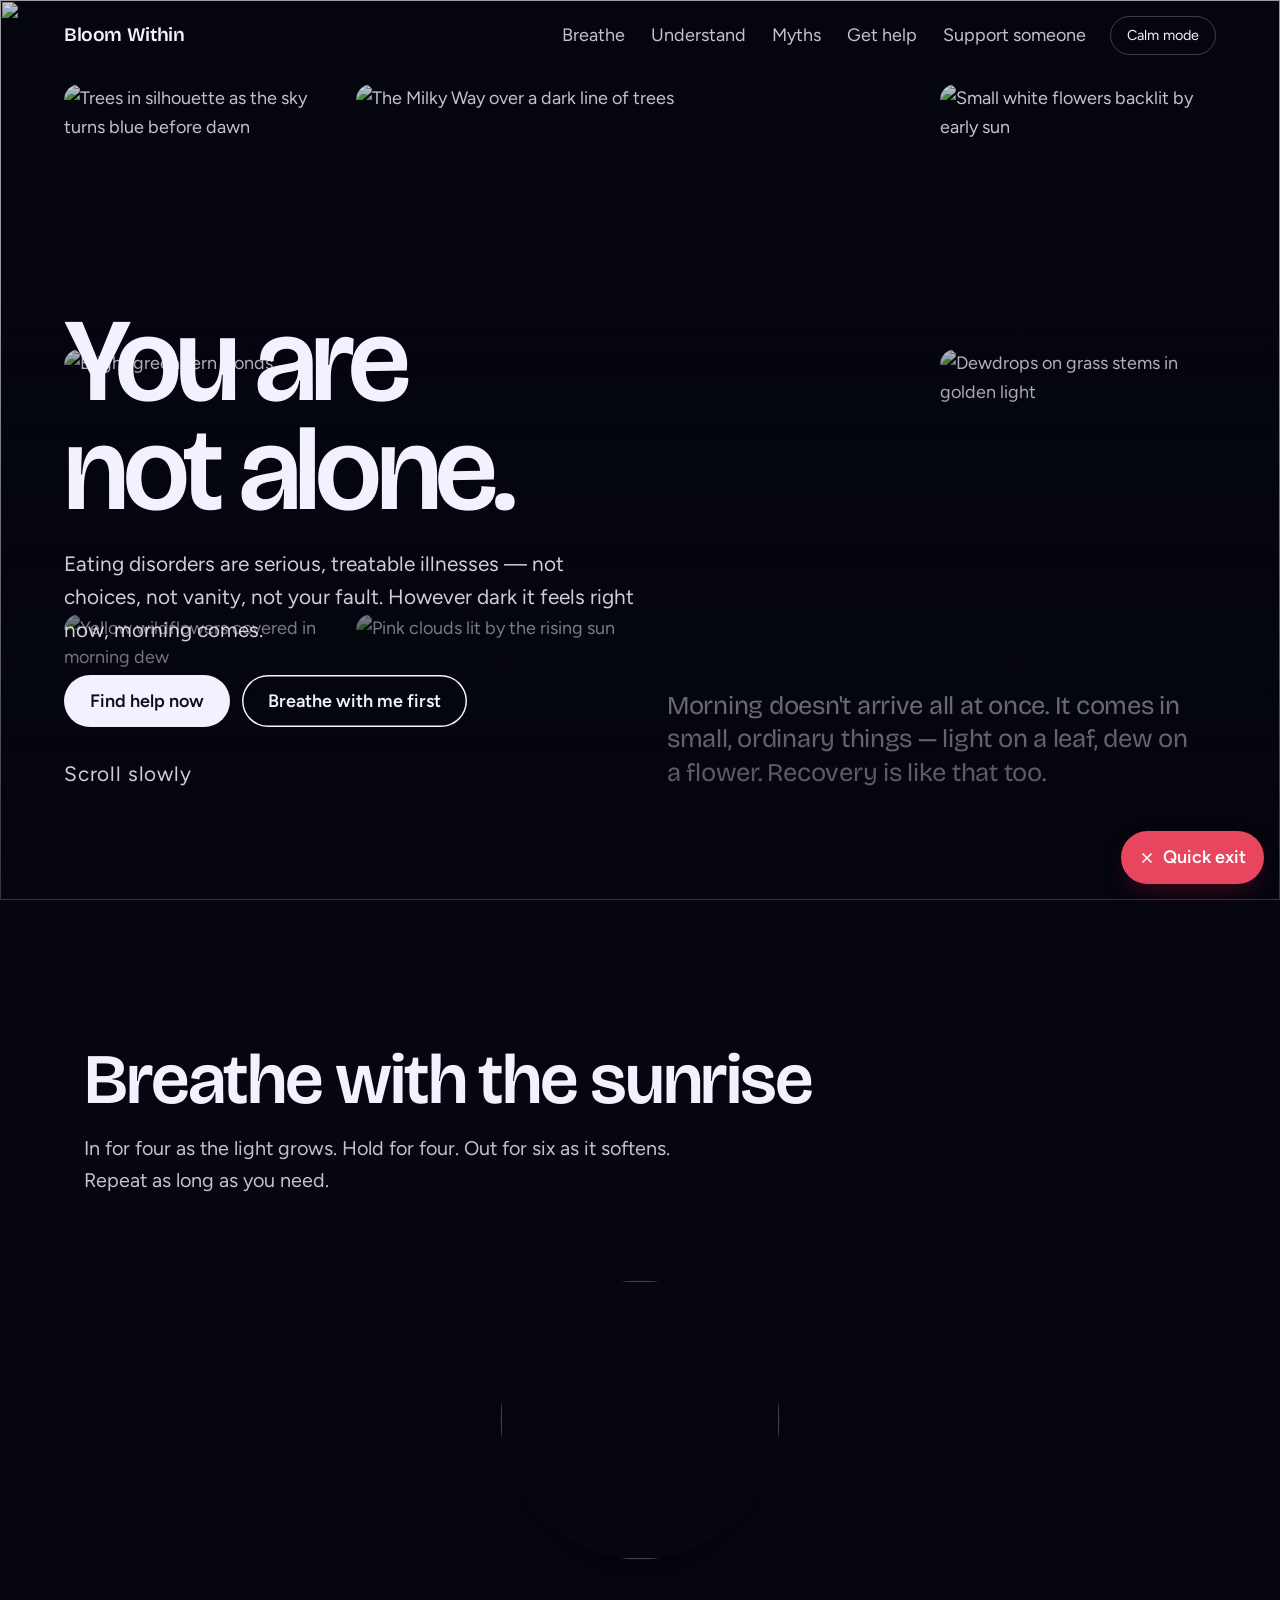
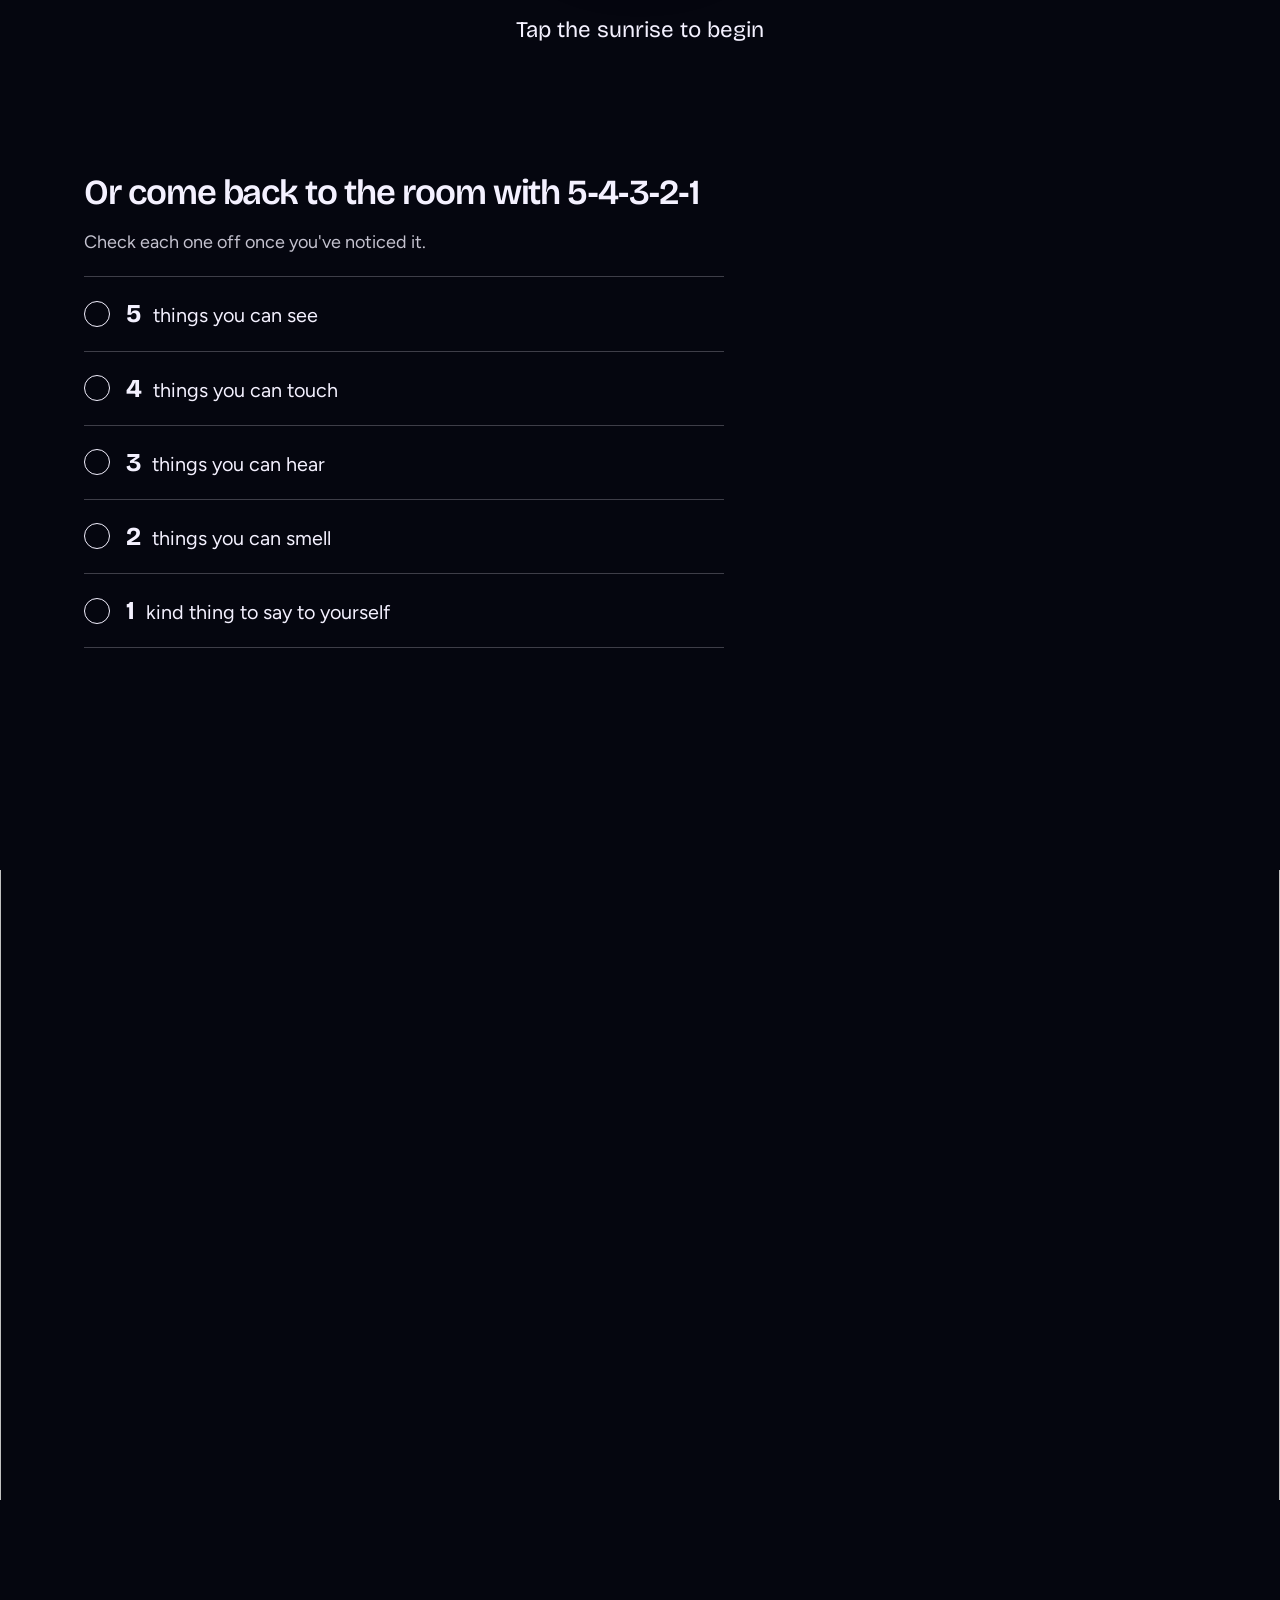
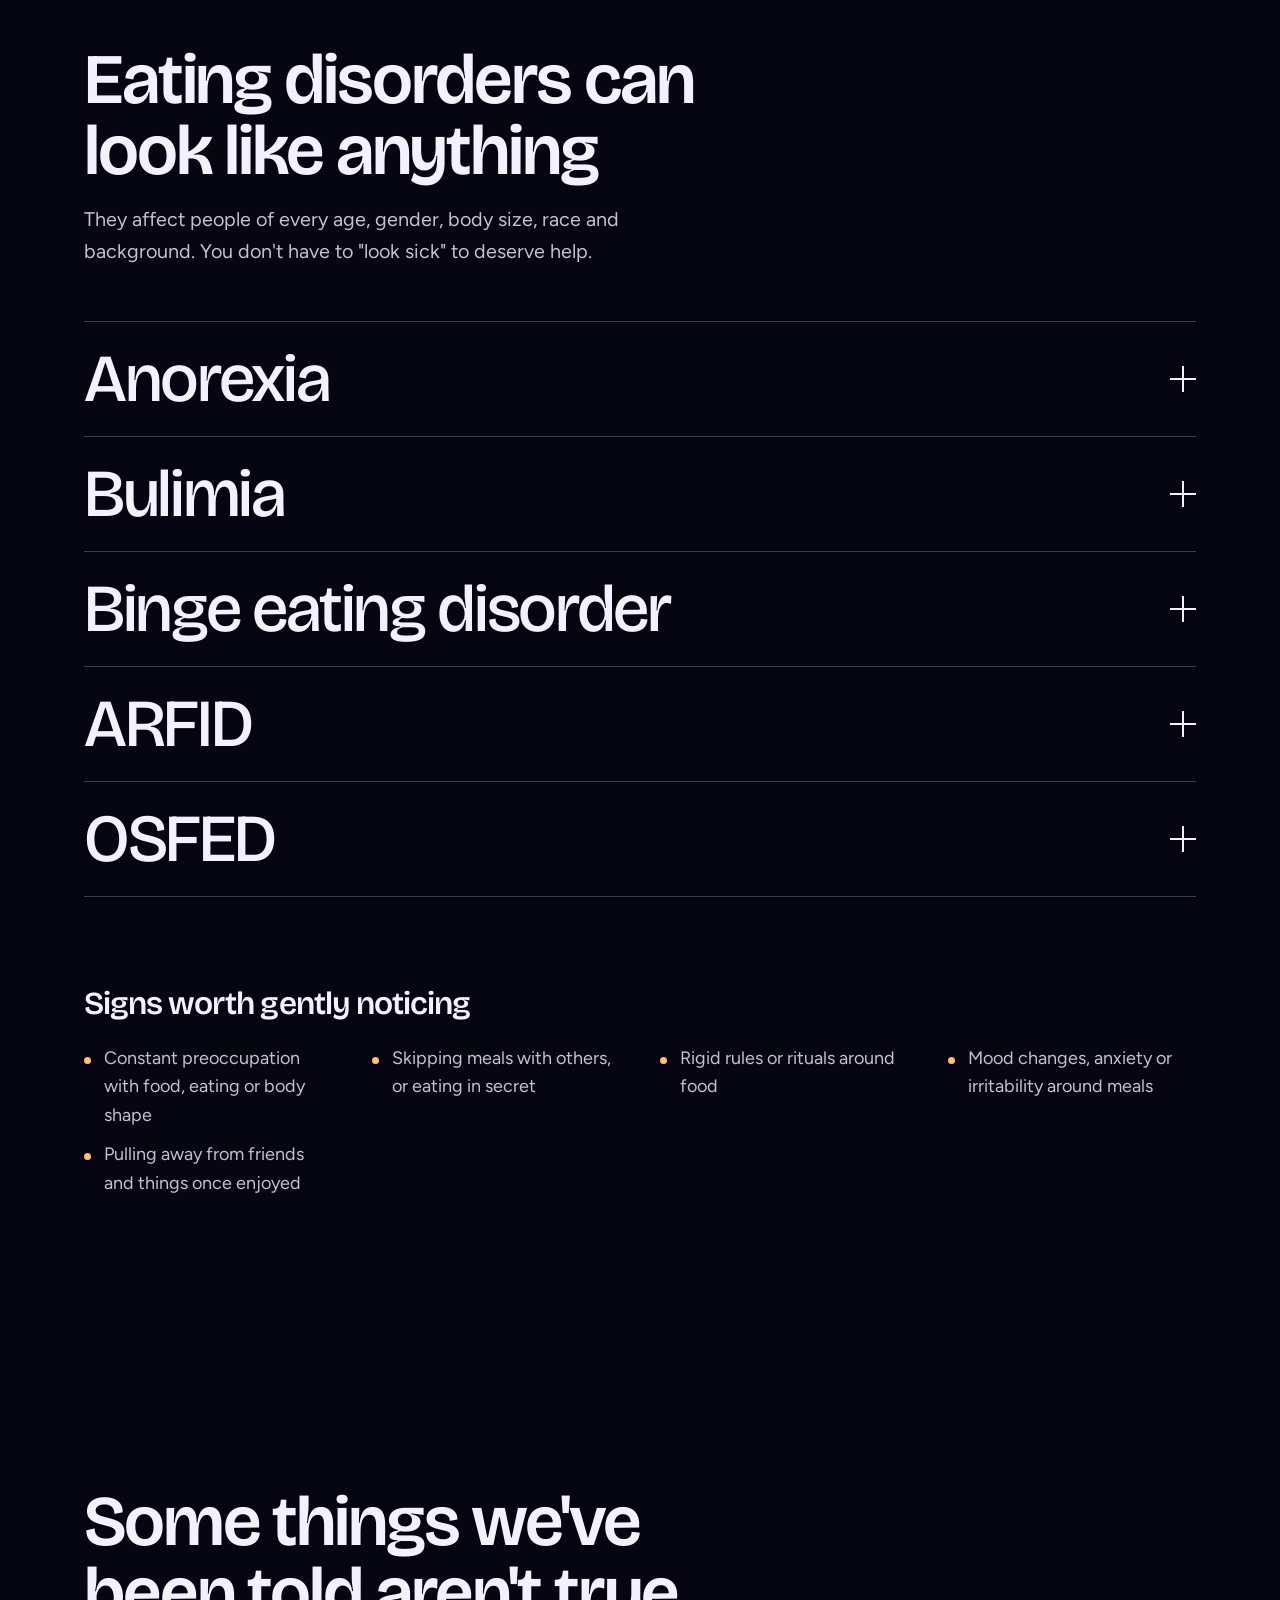
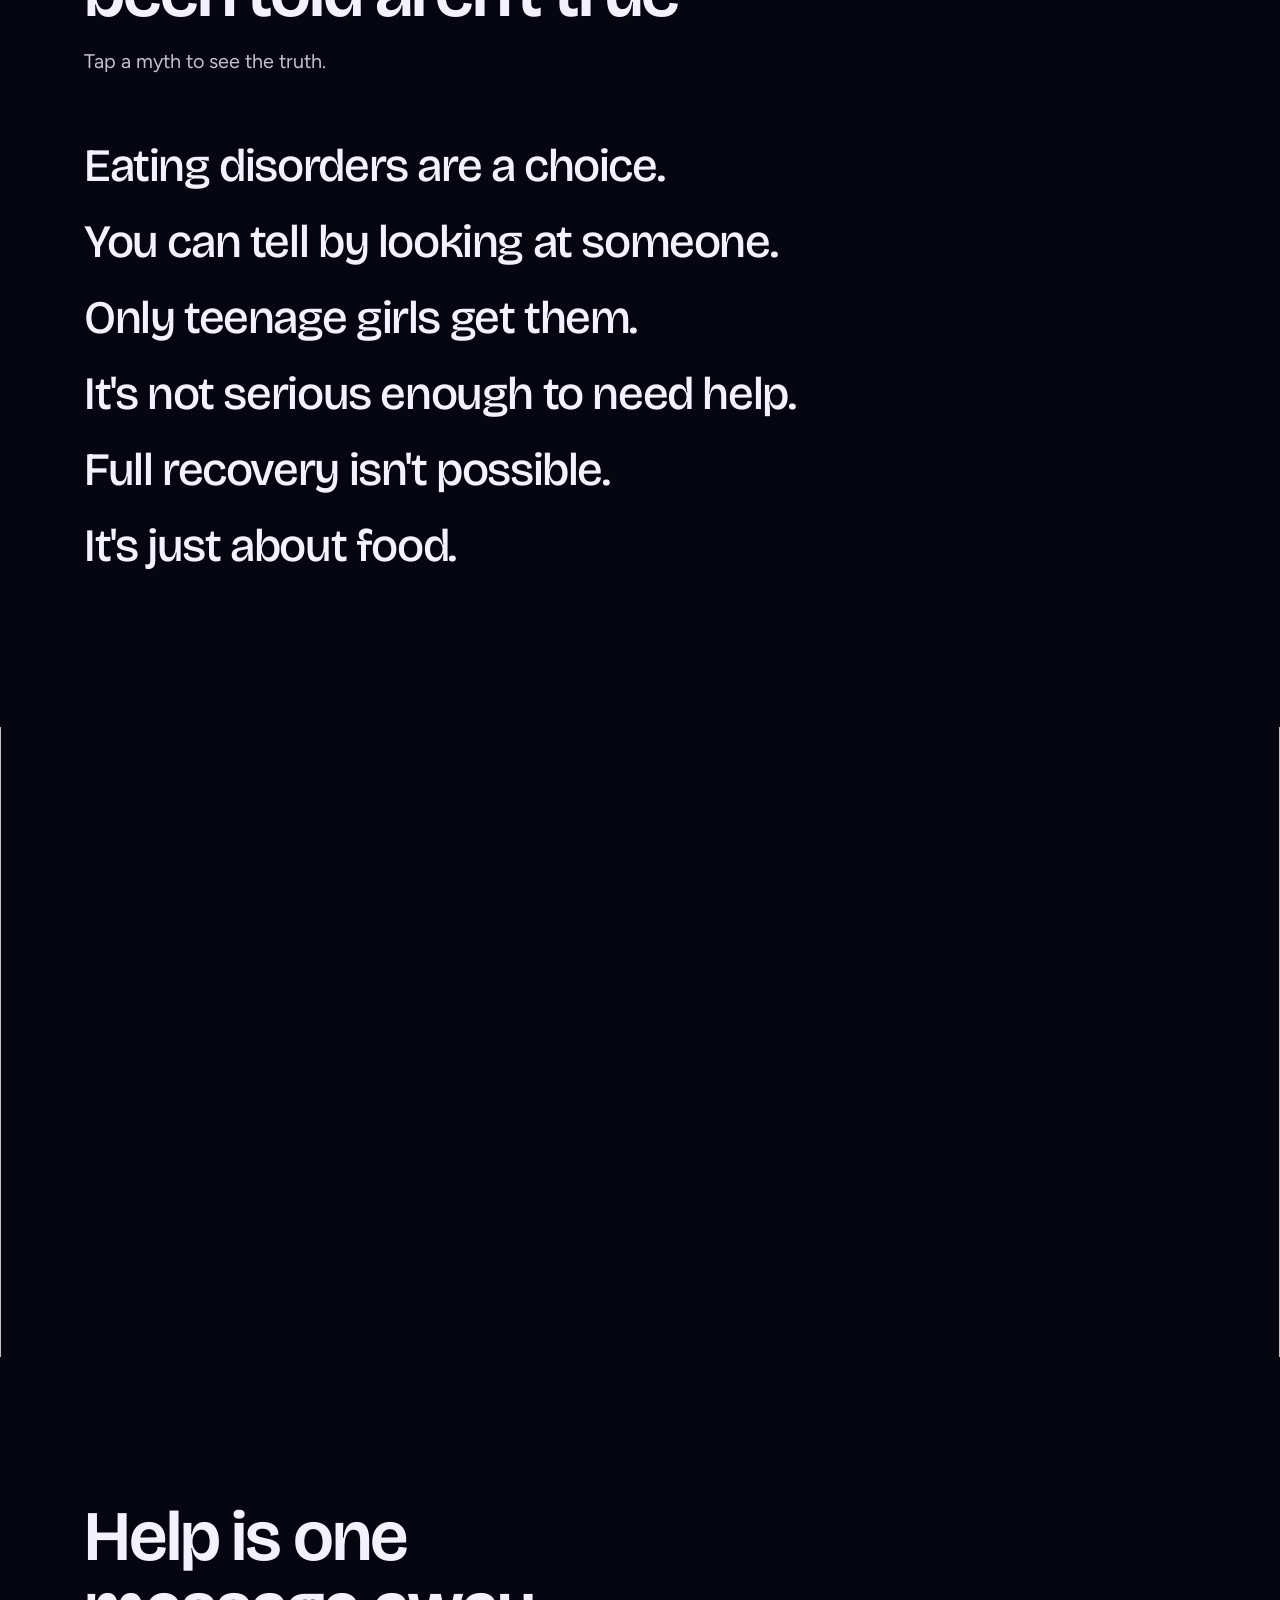
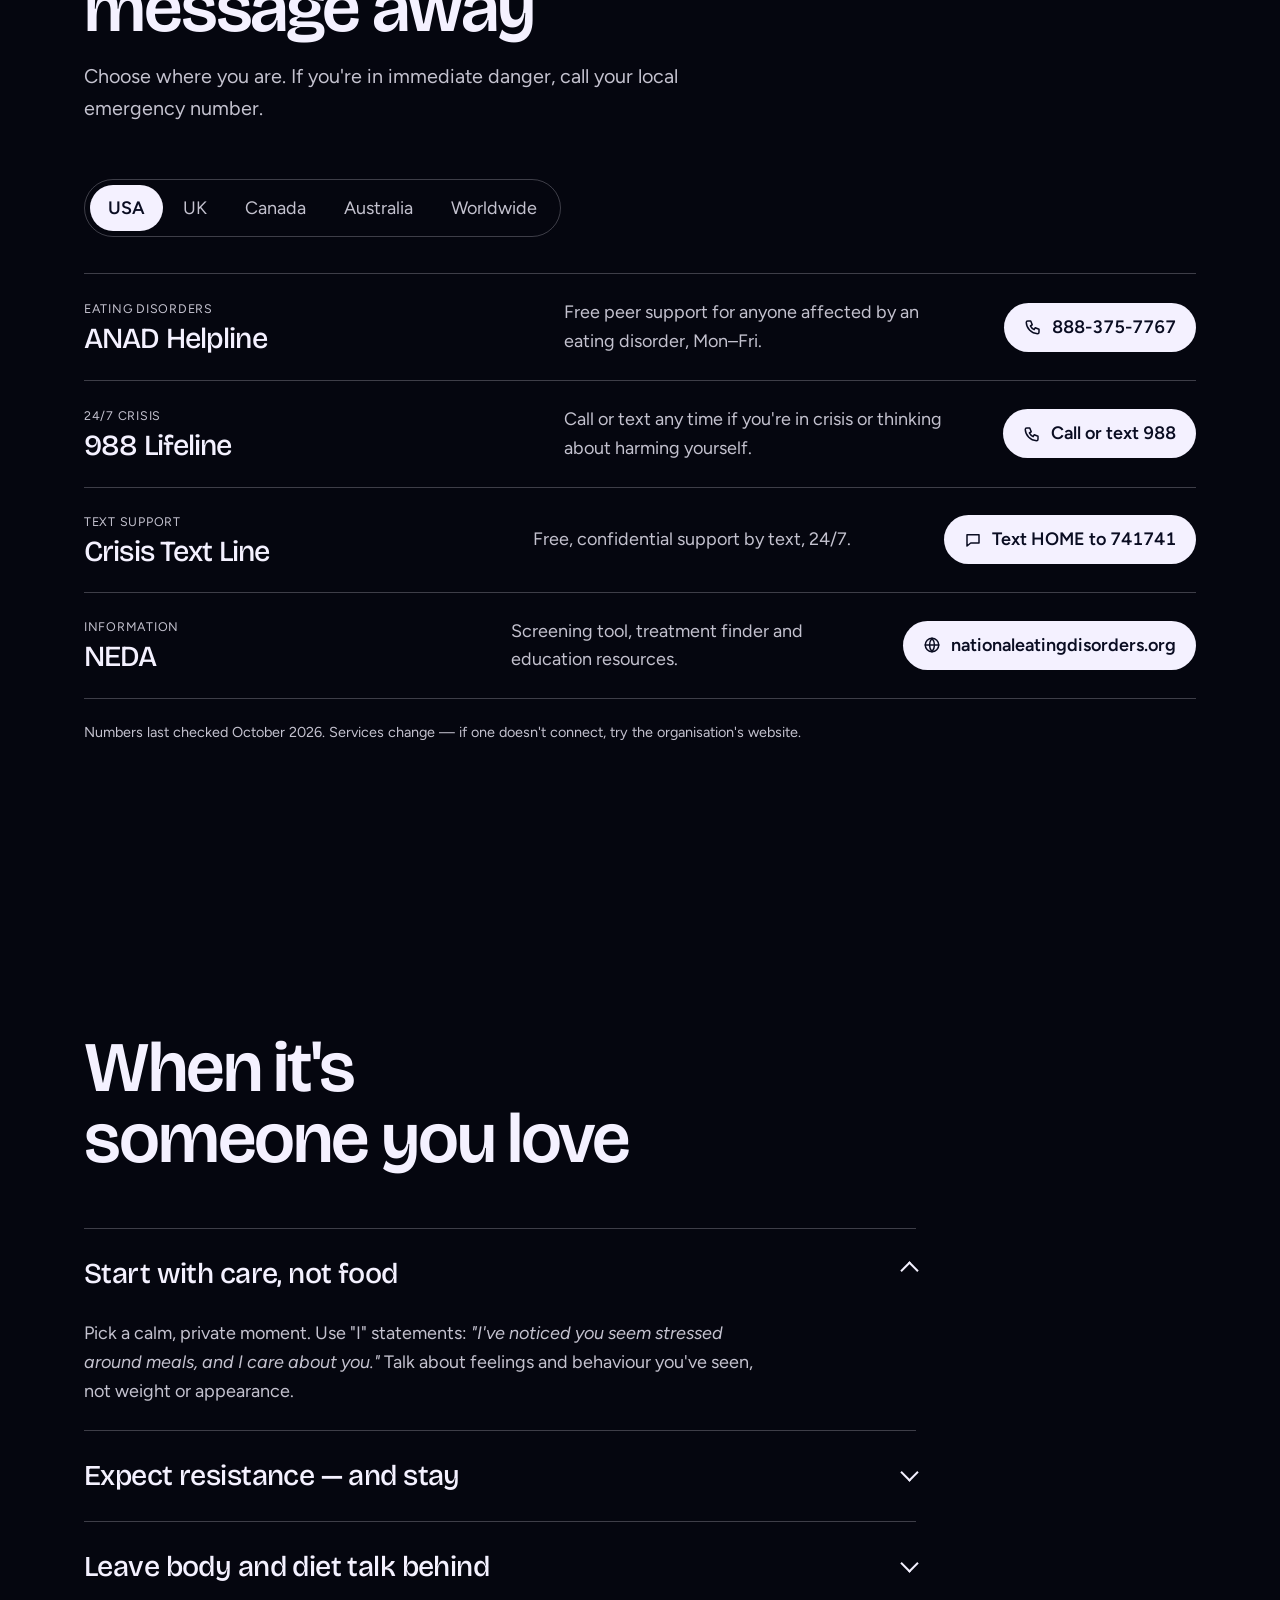
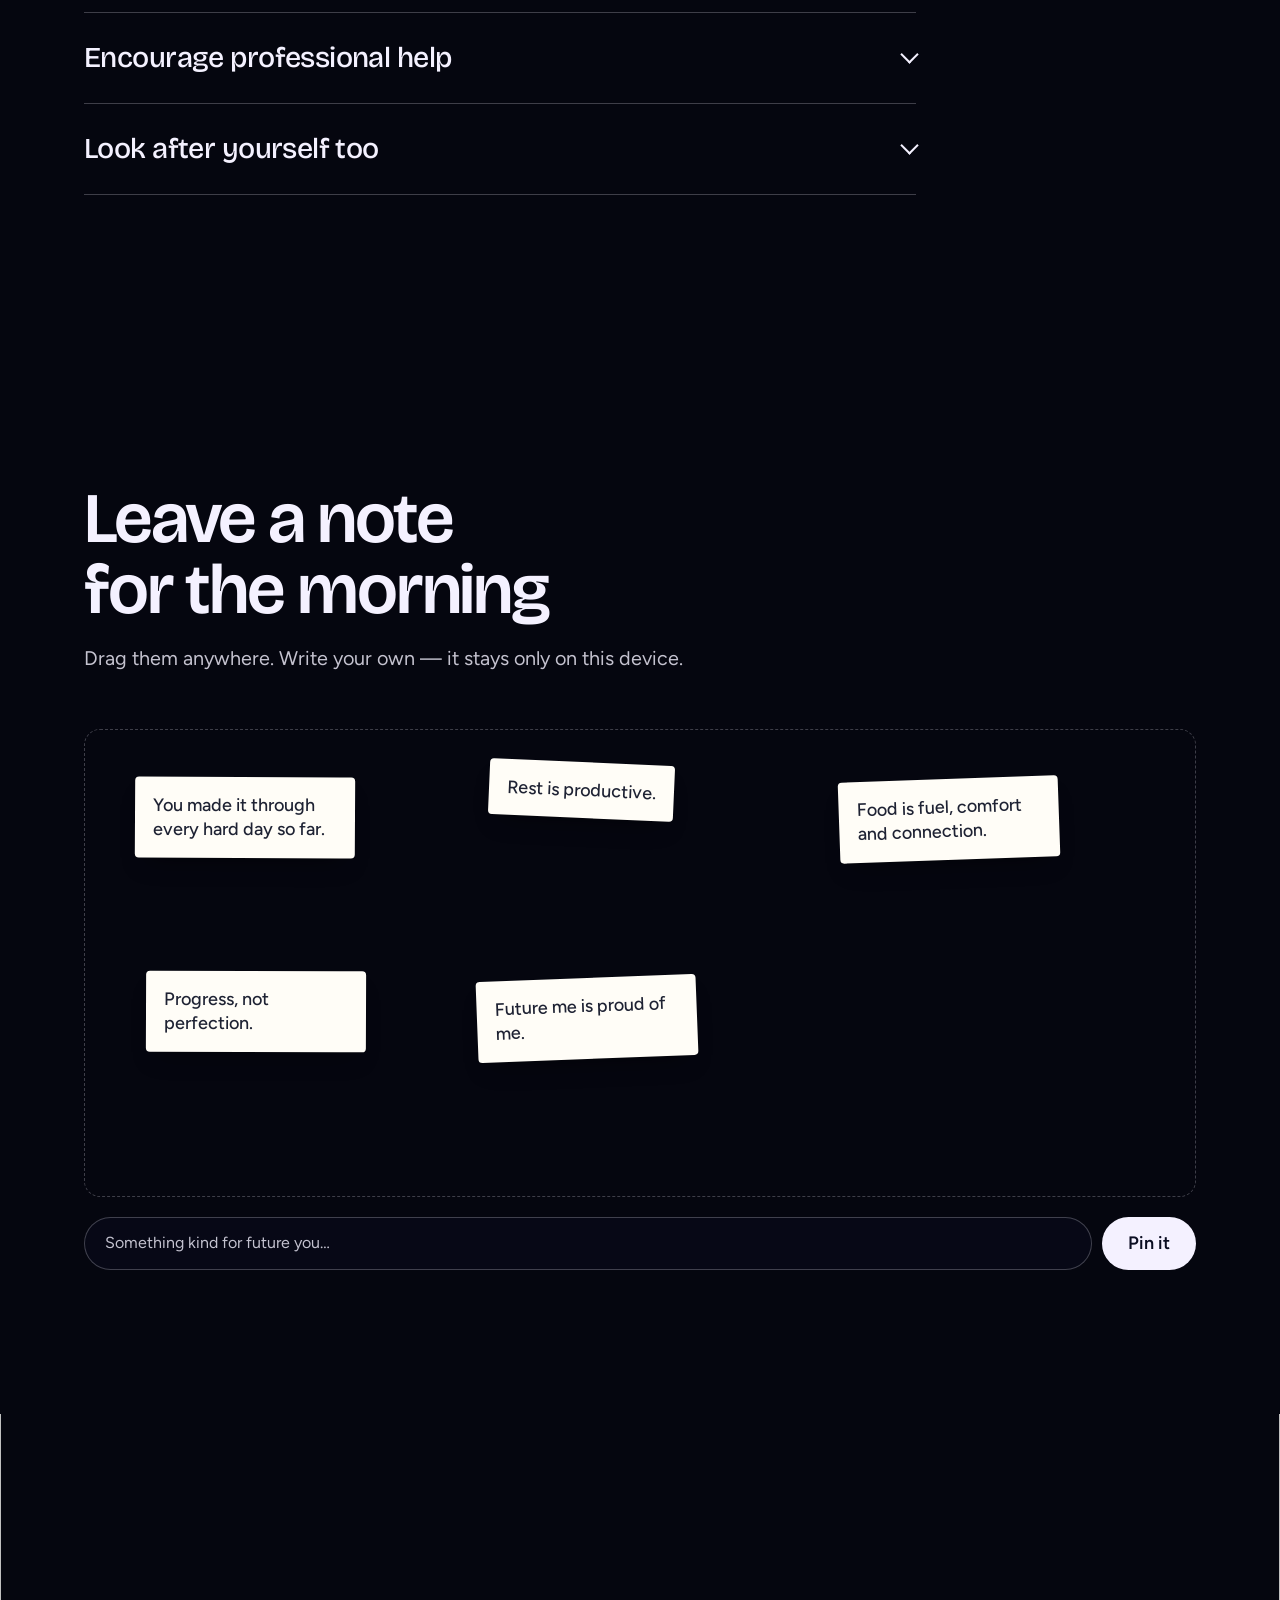
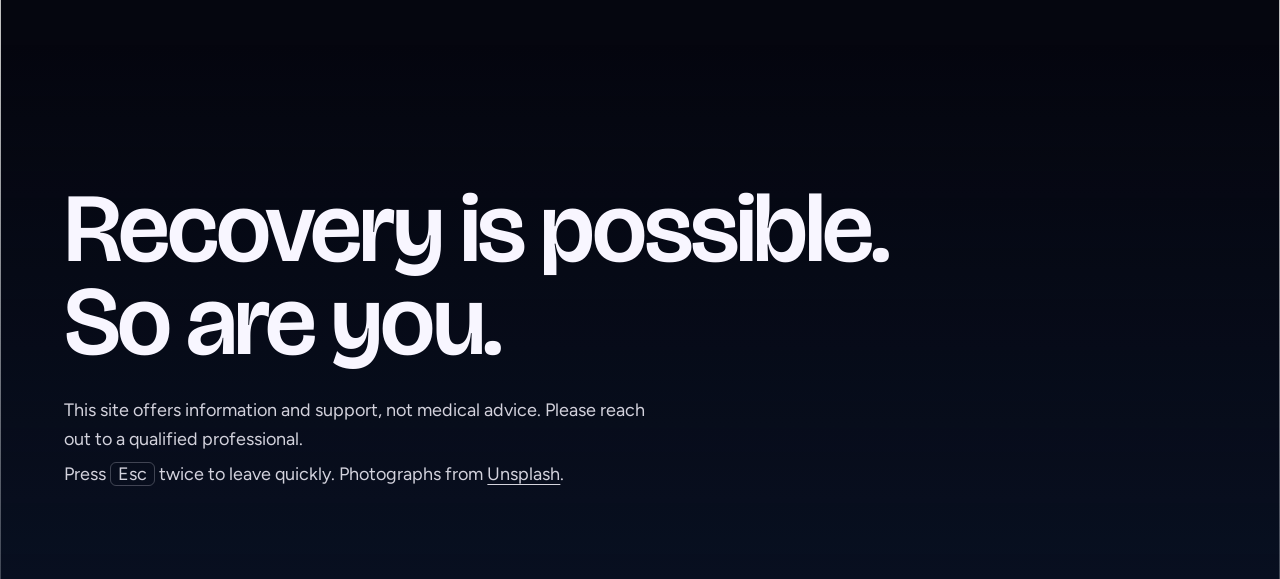
==== commit f5bf7913: "Add Lenis smooth scroll, Vanta fog mist and blur-in headings Lenis drives ScrollTrigger from the GSA" ====
--- a/index.html
+++ b/index.html
@@ -28,6 +28,7 @@
     <img class="sky-layer" data-photo="1534271057238-c2c170a76672" alt="">
     <img class="sky-layer" data-photo="1577337473192-fec17938c468" alt="">
     <img class="sky-layer" data-photo="1601345459799-245d61f56121" alt="">
+    <div class="mist" id="mist"></div>
     <div class="sky-scrim"></div>
   </div>
 
@@ -213,6 +214,7 @@
 
   <script src="https://cdnjs.cloudflare.com/ajax/libs/gsap/3.12.5/gsap.min.js"></script>
   <script src="https://cdnjs.cloudflare.com/ajax/libs/gsap/3.12.5/ScrollTrigger.min.js"></script>
+  <script src="https://unpkg.com/lenis@1.1.13/dist/lenis.min.js"></script>
   <script src="shared/helplines.js"></script>
   <script src="script.js"></script>
 </body>
--- a/style.css
+++ b/style.css
@@ -54,6 +54,19 @@
 .sky { position: fixed; inset: 0; z-index: -1; overflow: hidden; background: #05060f; }
 .sky-layer { position: absolute; inset: -4%; width: 108%; height: 108%; max-width: none; object-fit: cover; opacity: 0; will-change: transform, opacity; }
 .sky-layer:first-child { opacity: 1; }
+/* Vanta fog renders on black; screen blending drops the black so only the glowing mist shows */
+.mist { position: absolute; inset: 0; opacity: 0; mix-blend-mode: screen; pointer-events: none; }
+.mist canvas { width: 100% !important; height: 100% !important; }
+
+/* Lenis */
+html.lenis, html.lenis body { height: auto; }
+.lenis.lenis-smooth { scroll-behavior: auto !important; }
+.lenis.lenis-smooth [data-lenis-prevent] { overscroll-behavior: contain; }
+.lenis.lenis-stopped { overflow: hidden; }
+
+/* blur-text words keep their own line breaks and spacing */
+.w { display: inline-block; }
+
 .sky-scrim { position: absolute; inset: 0; background: linear-gradient(180deg, rgba(5, 6, 15, .55), rgba(5, 6, 15, .25) 40%, rgba(5, 6, 15, .5)); transition: background .8s ease; }
 html.day .sky-scrim { background: linear-gradient(180deg, rgba(246, 248, 255, .35), rgba(246, 248, 255, .15) 50%, rgba(246, 248, 255, .45)); }
 
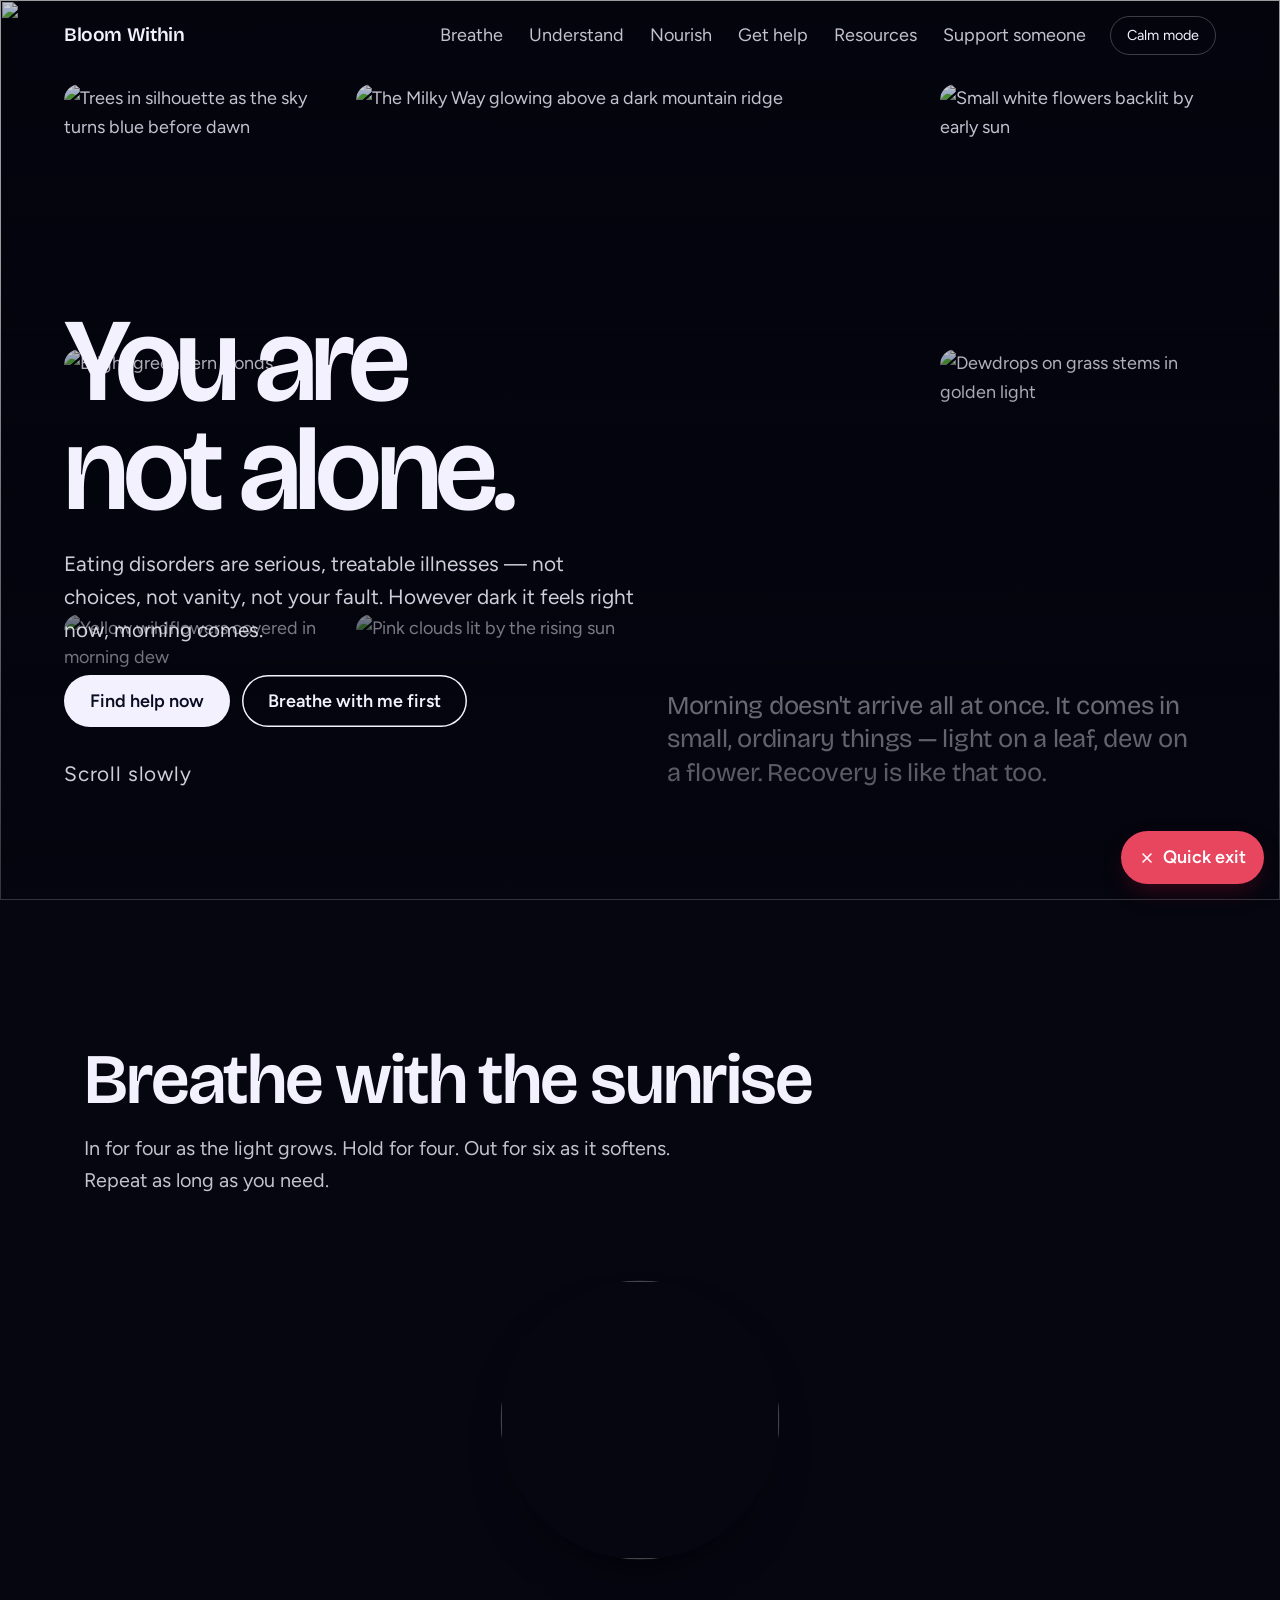
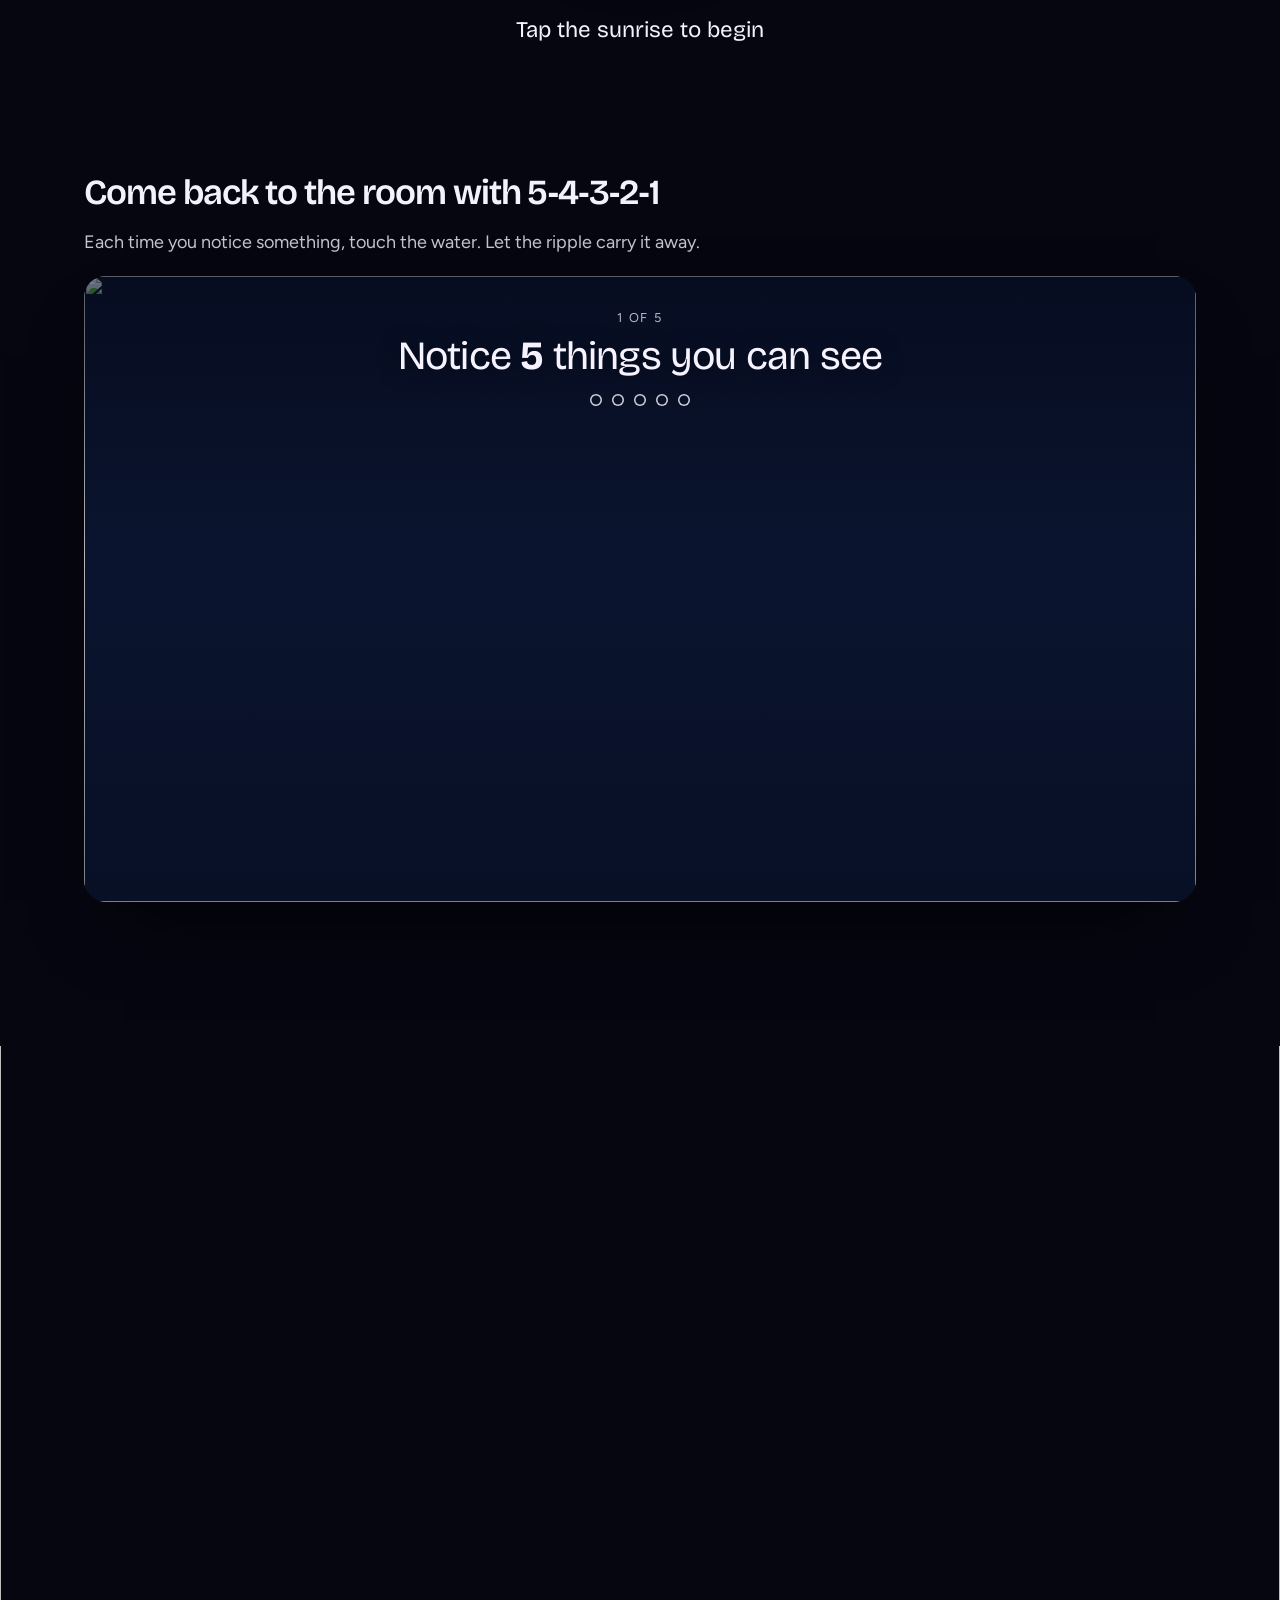
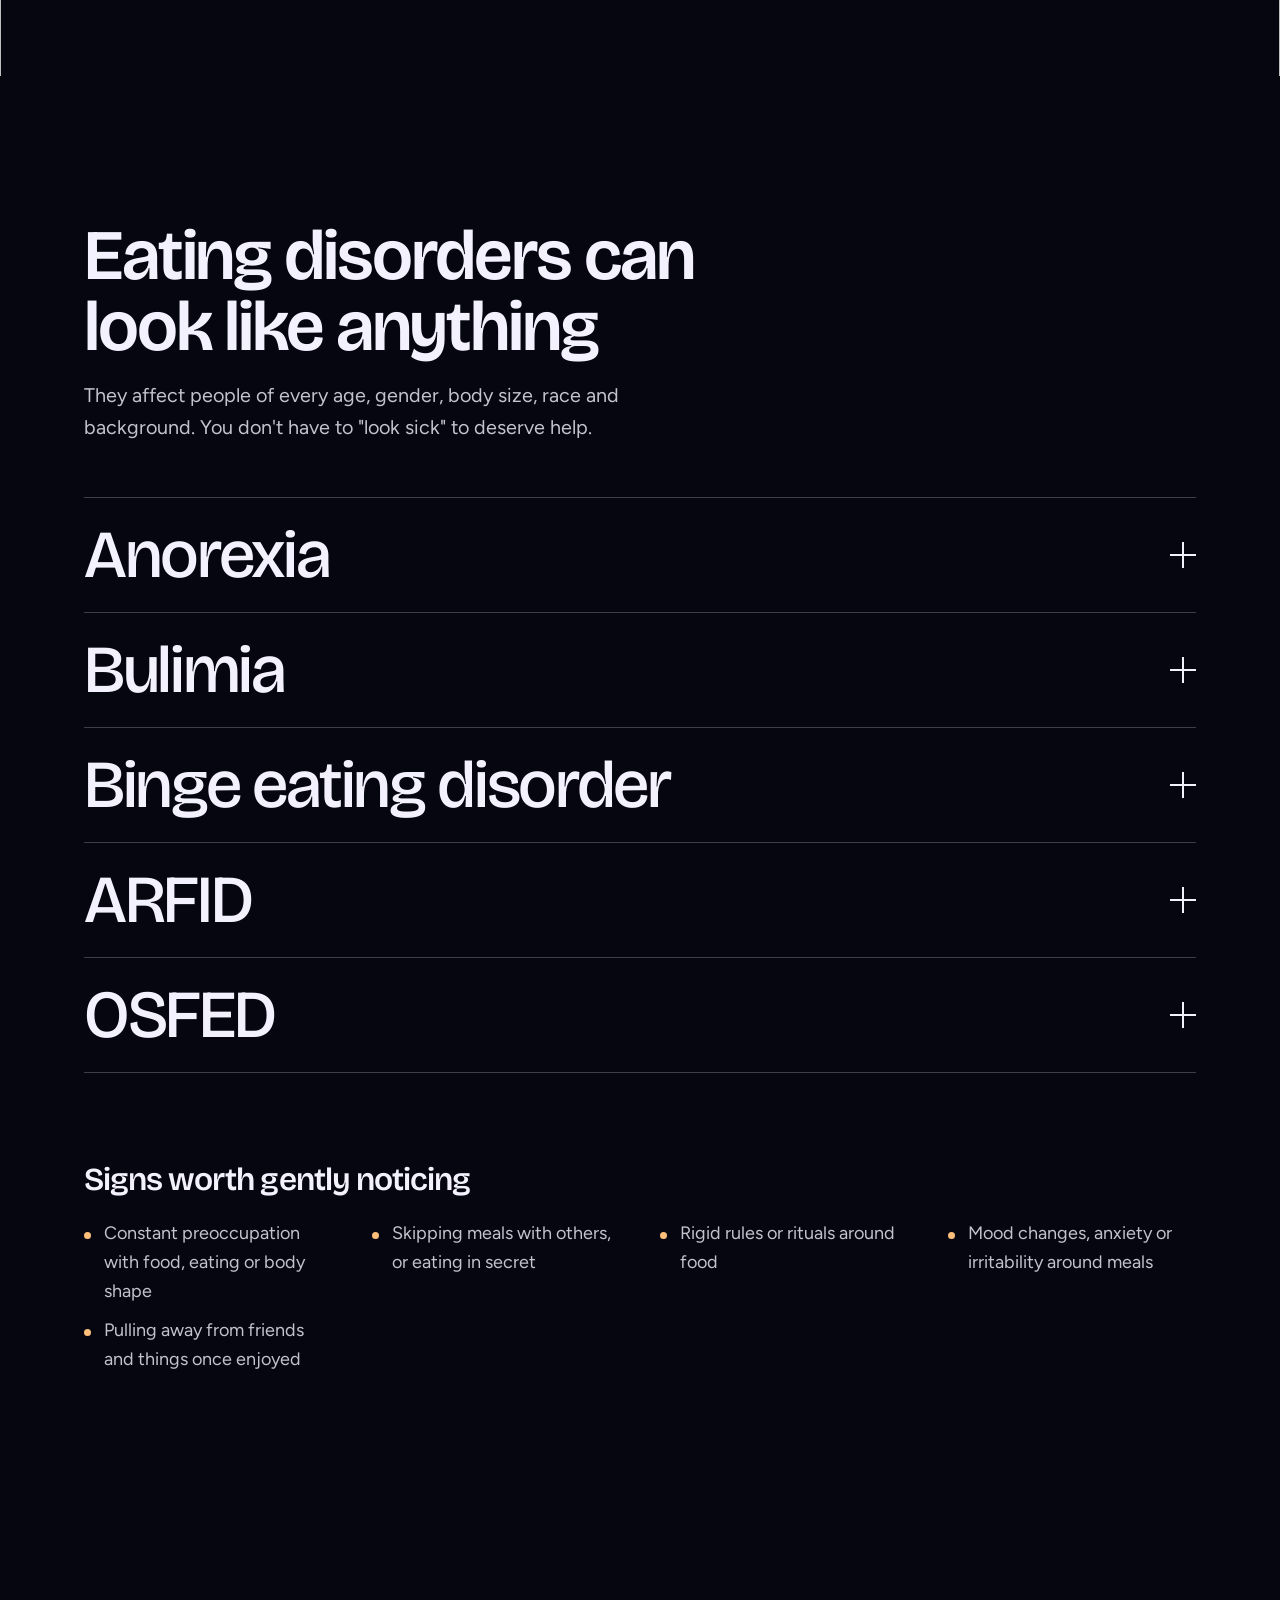
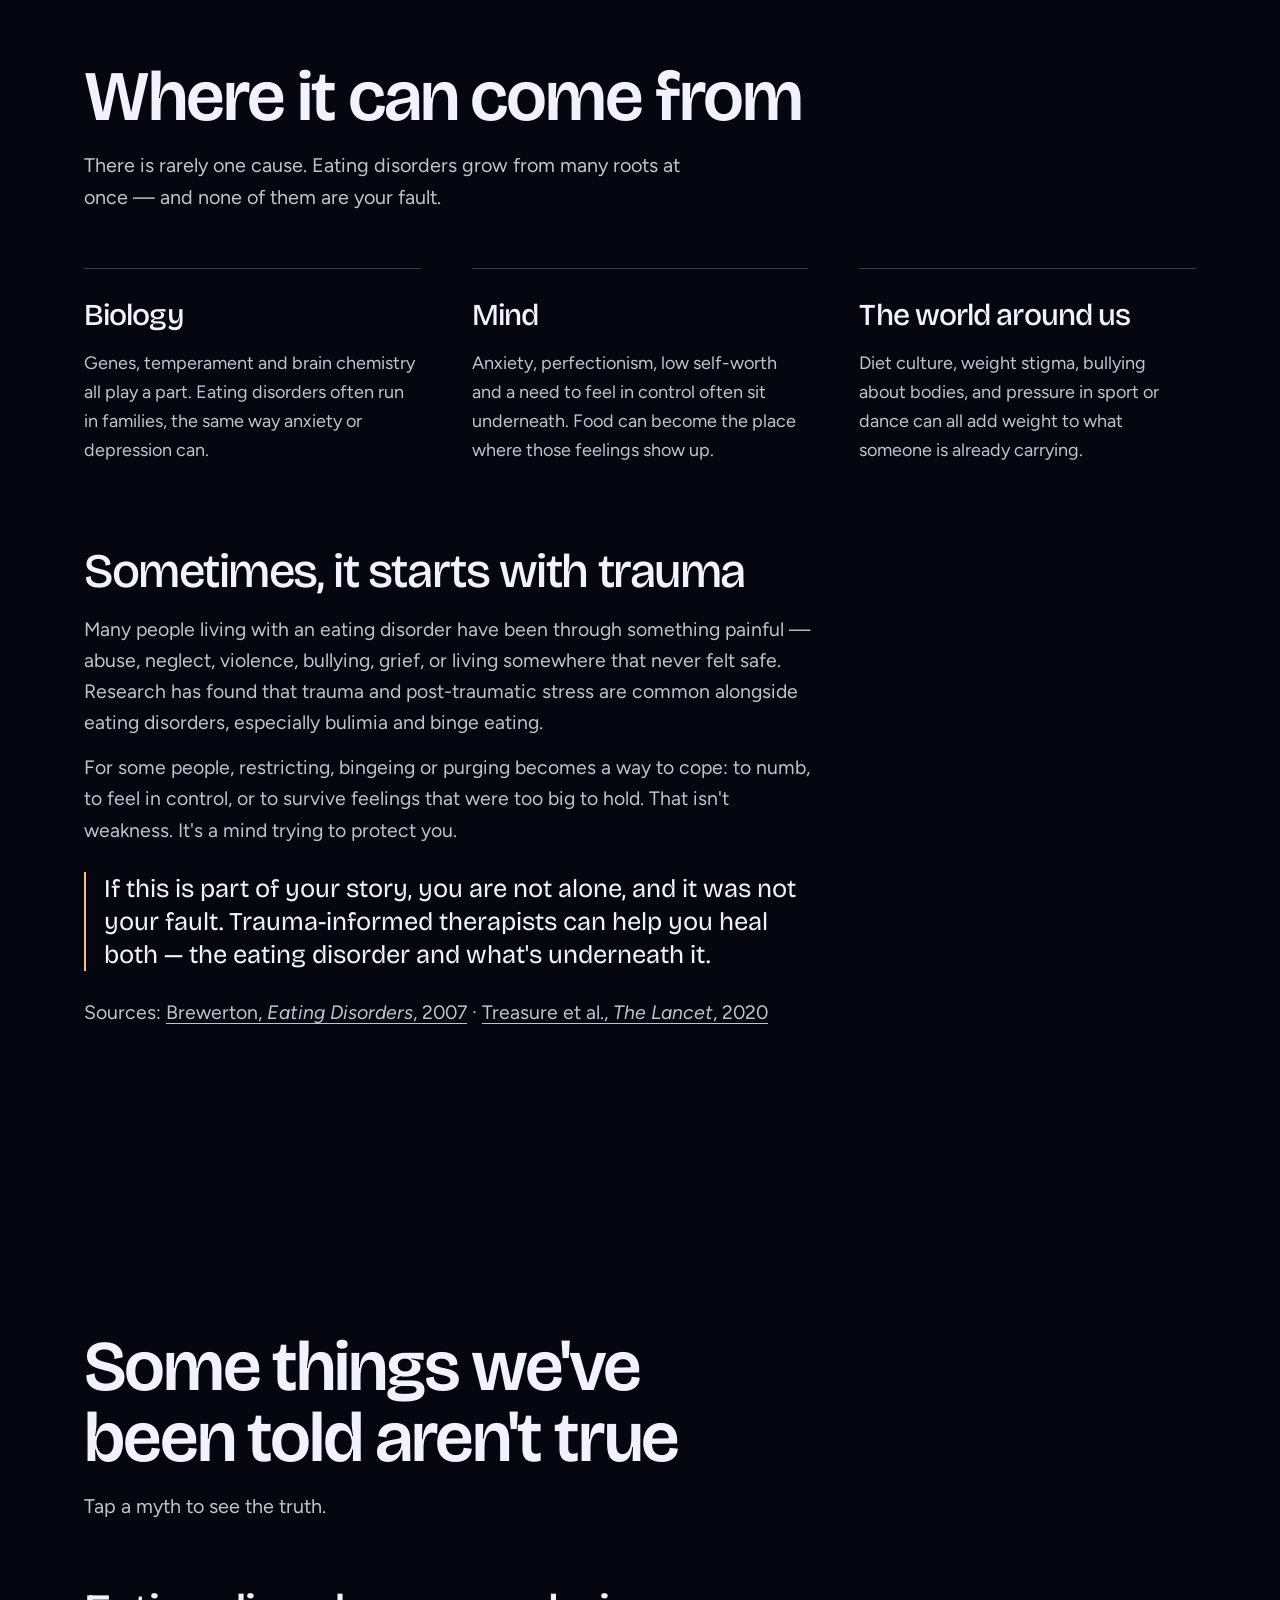
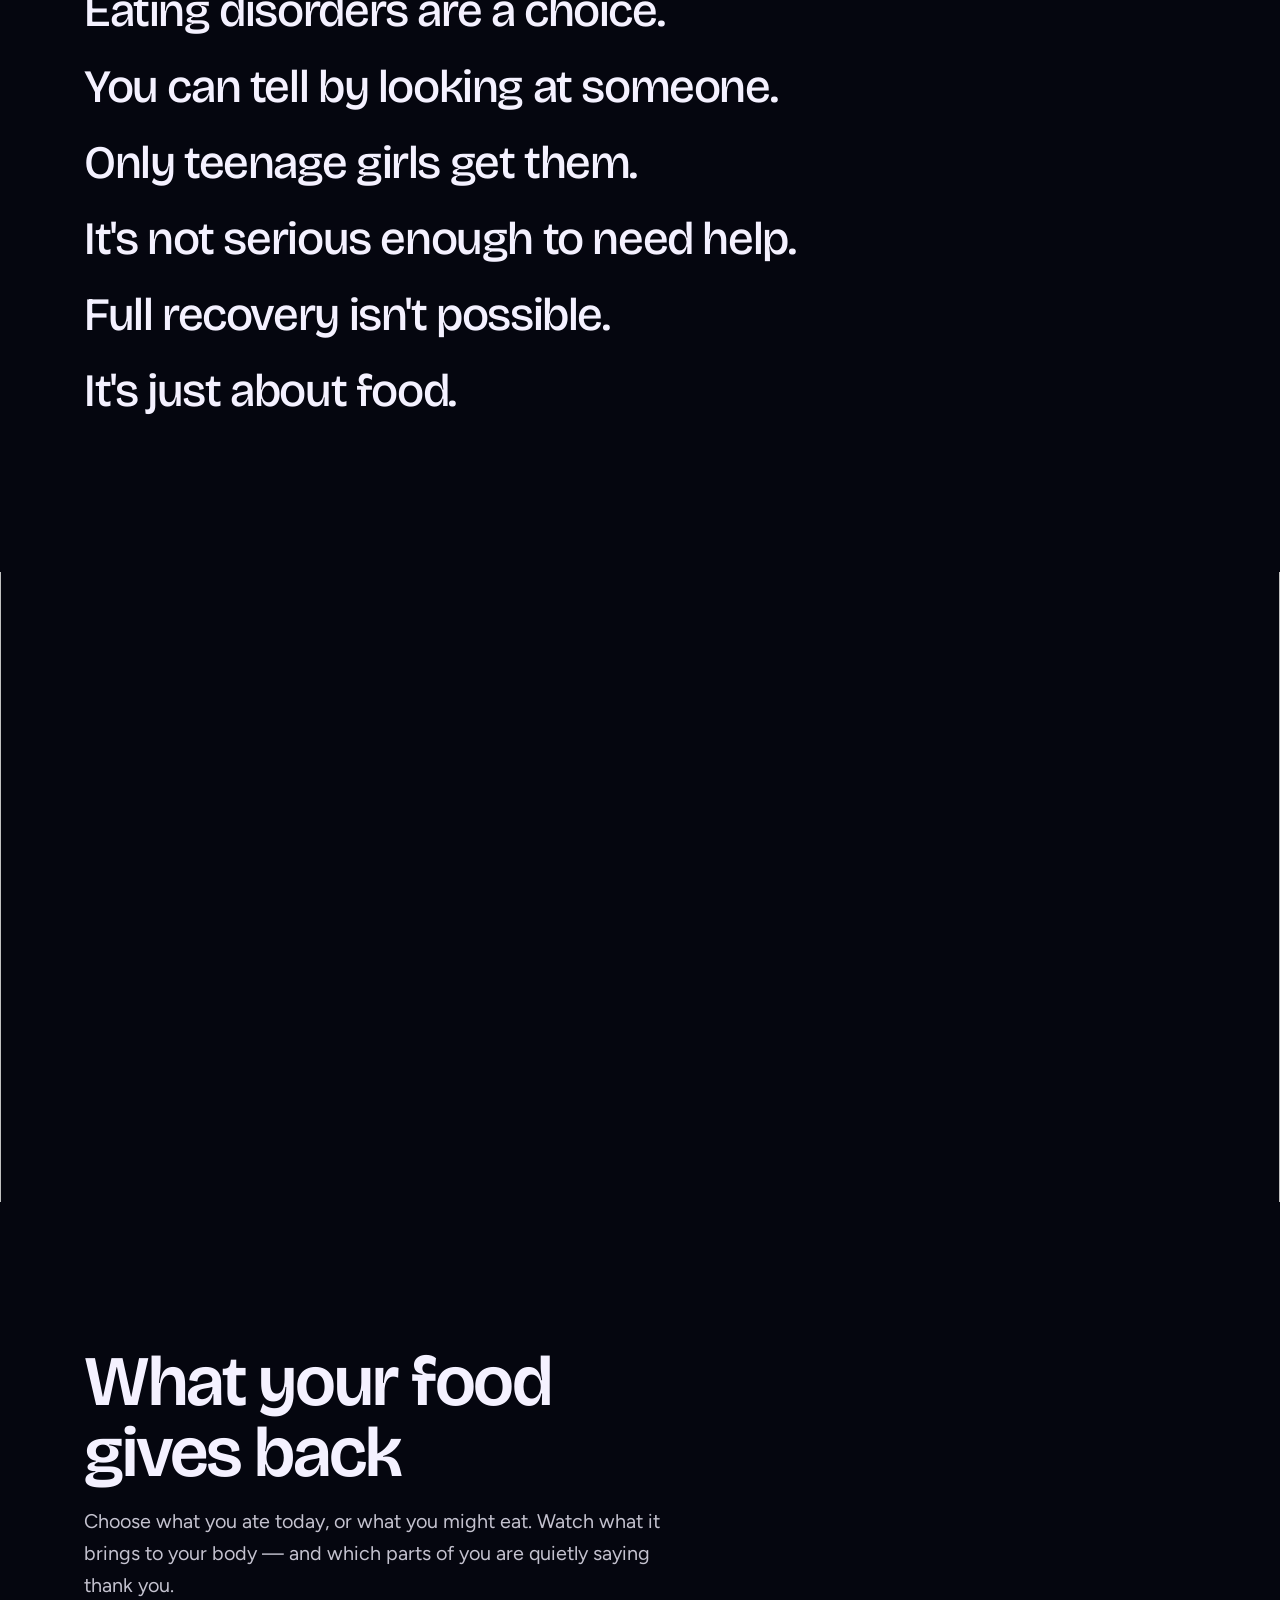
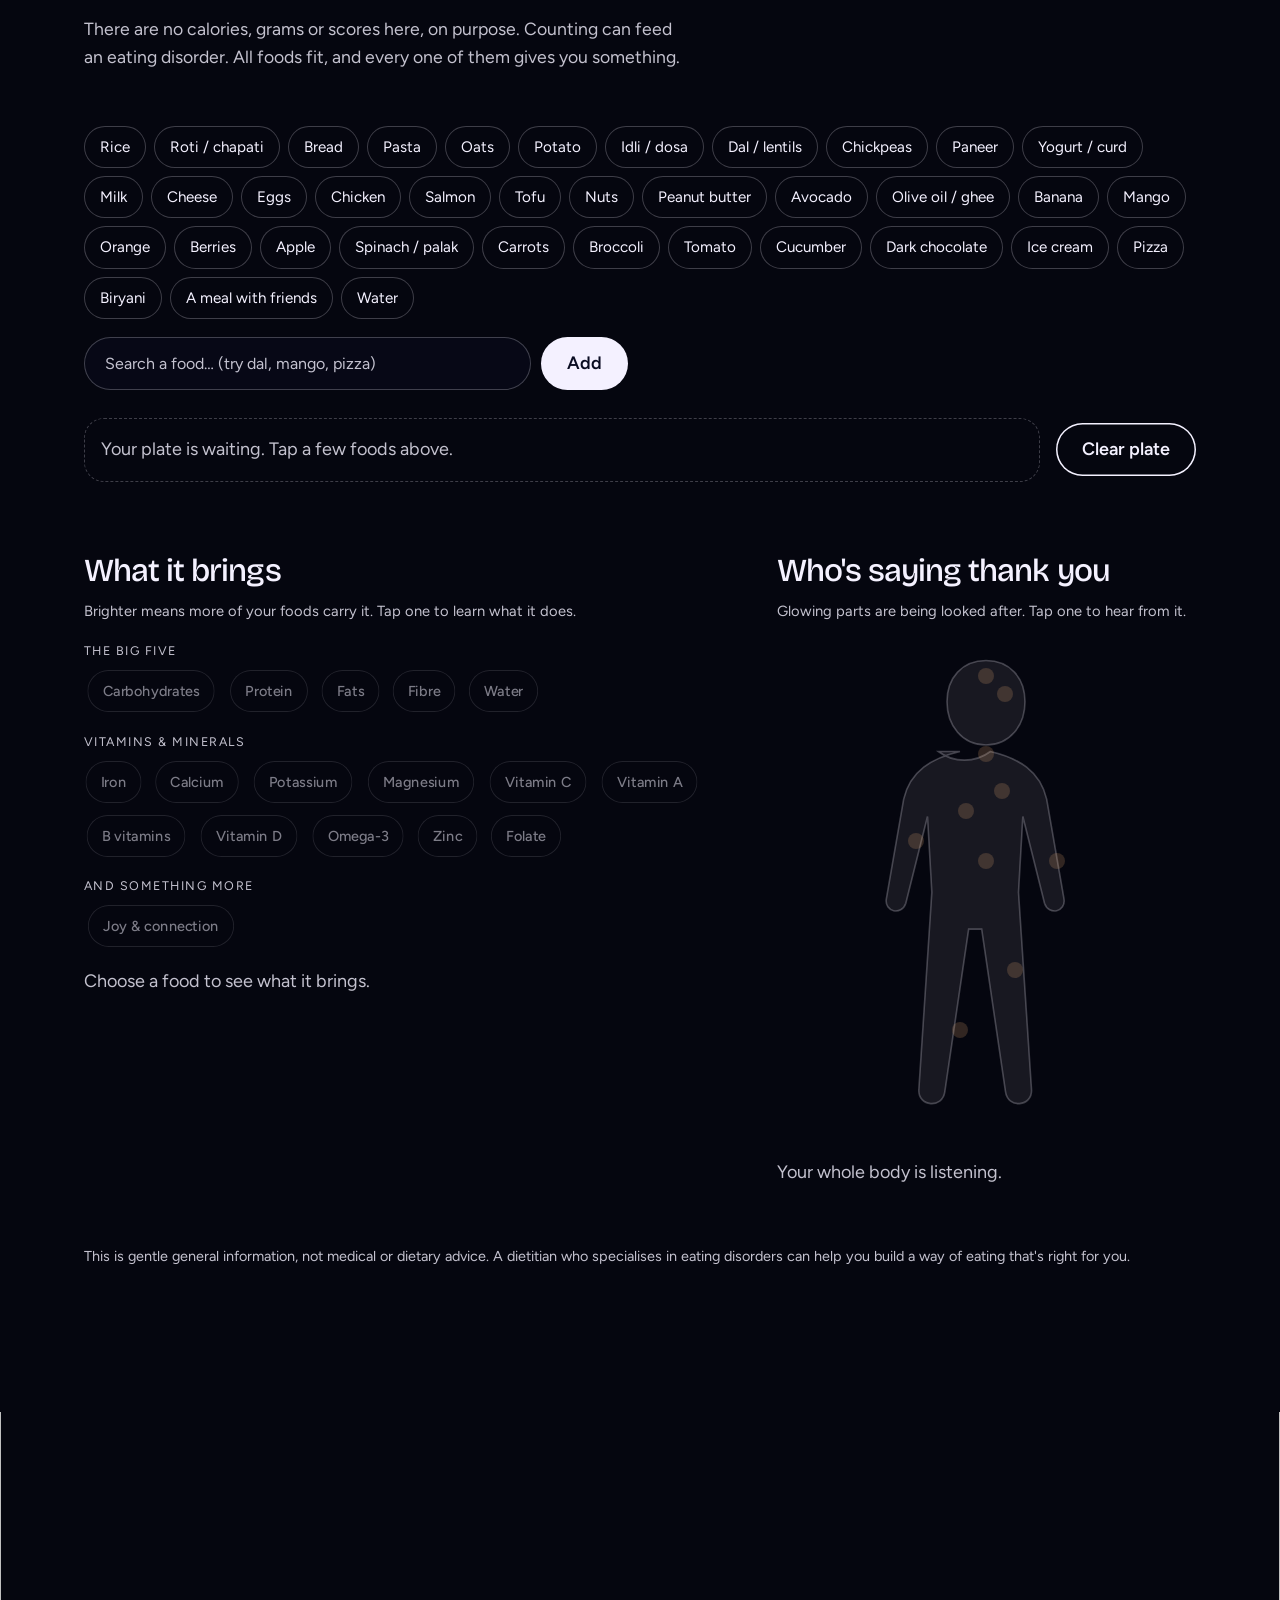
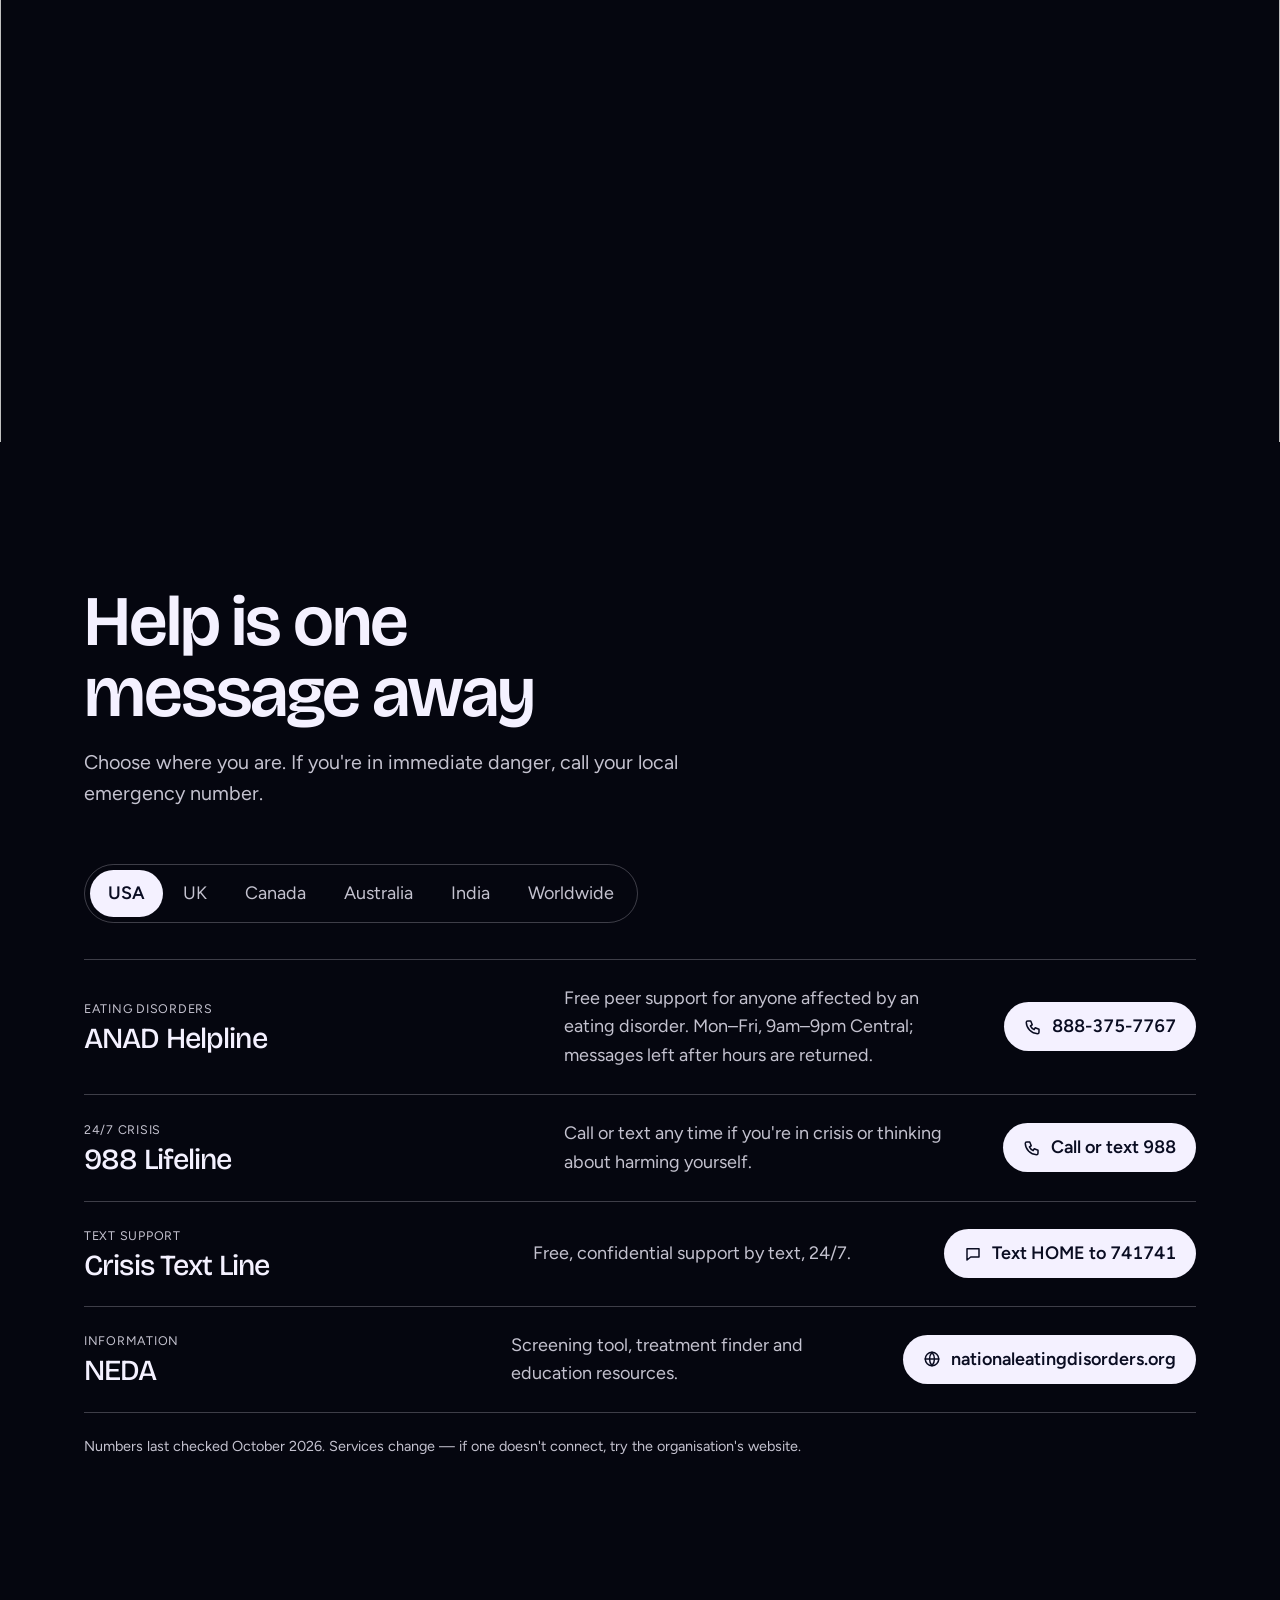
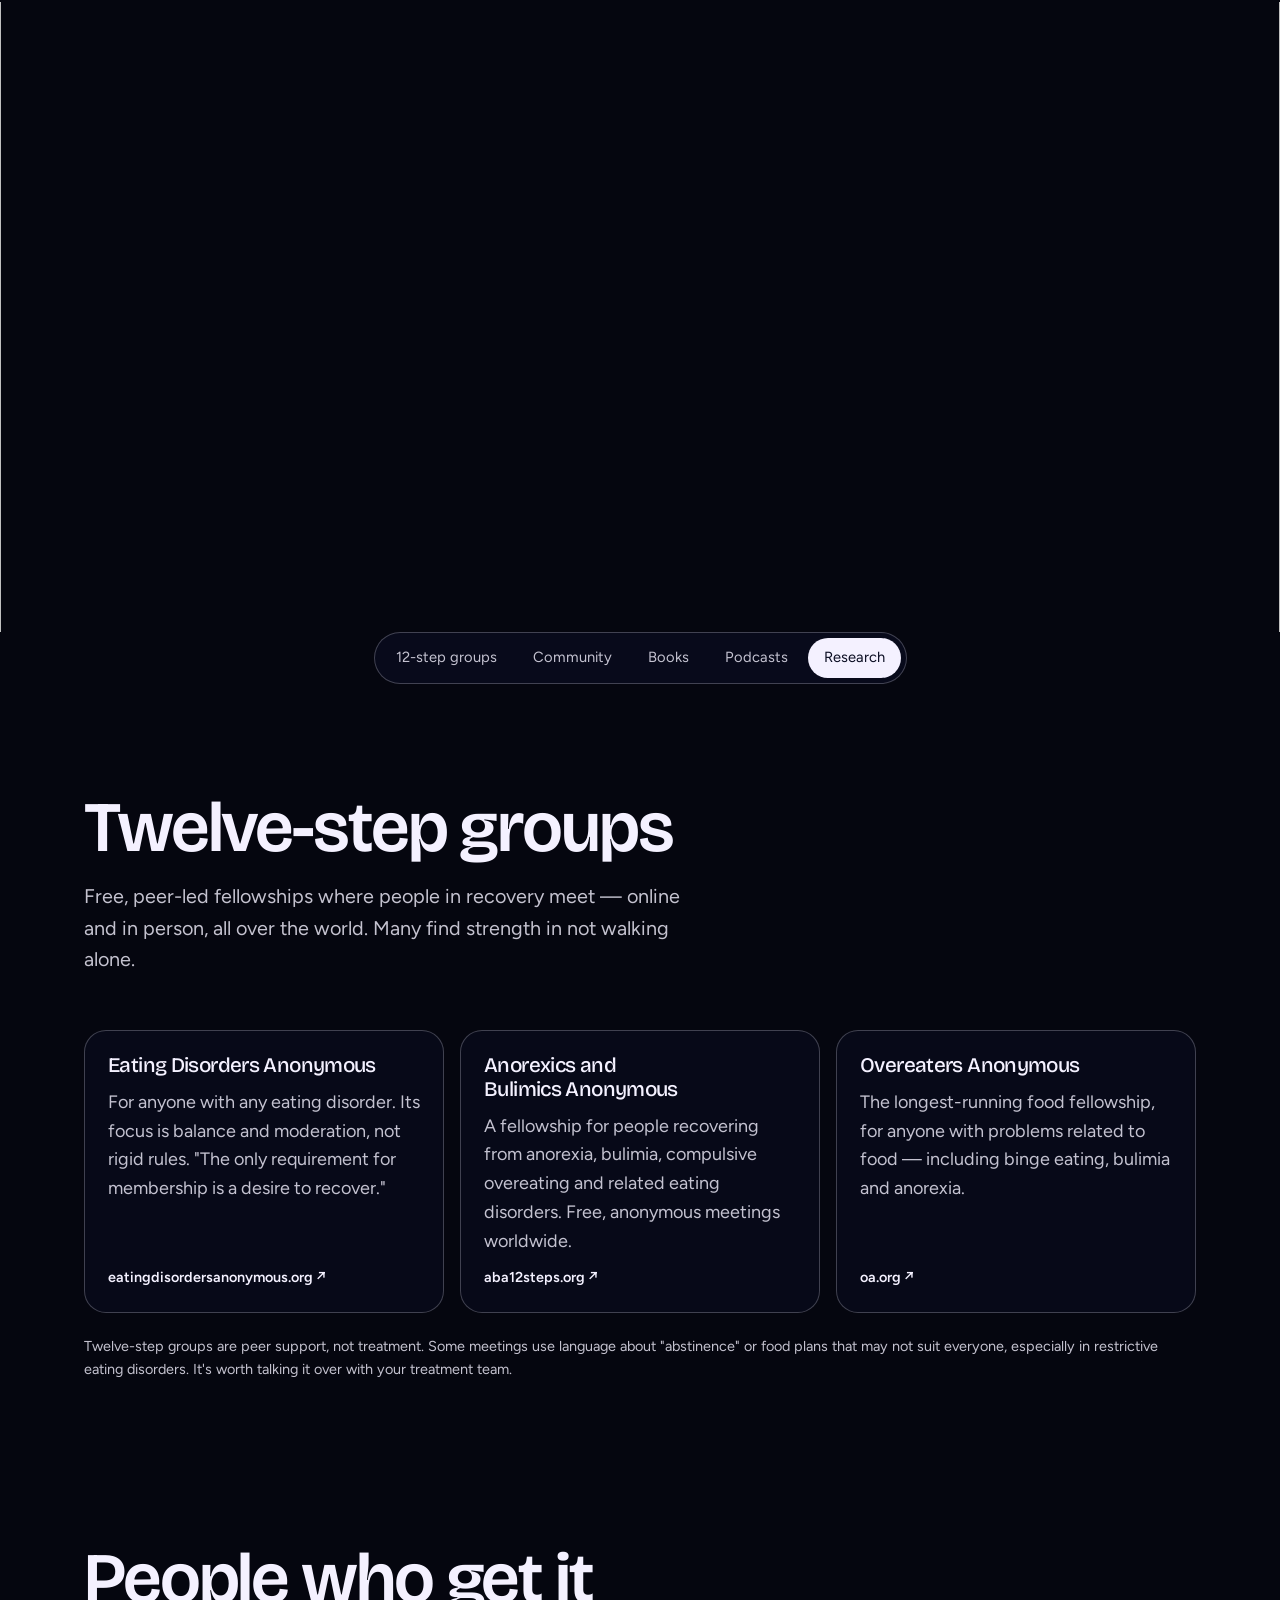
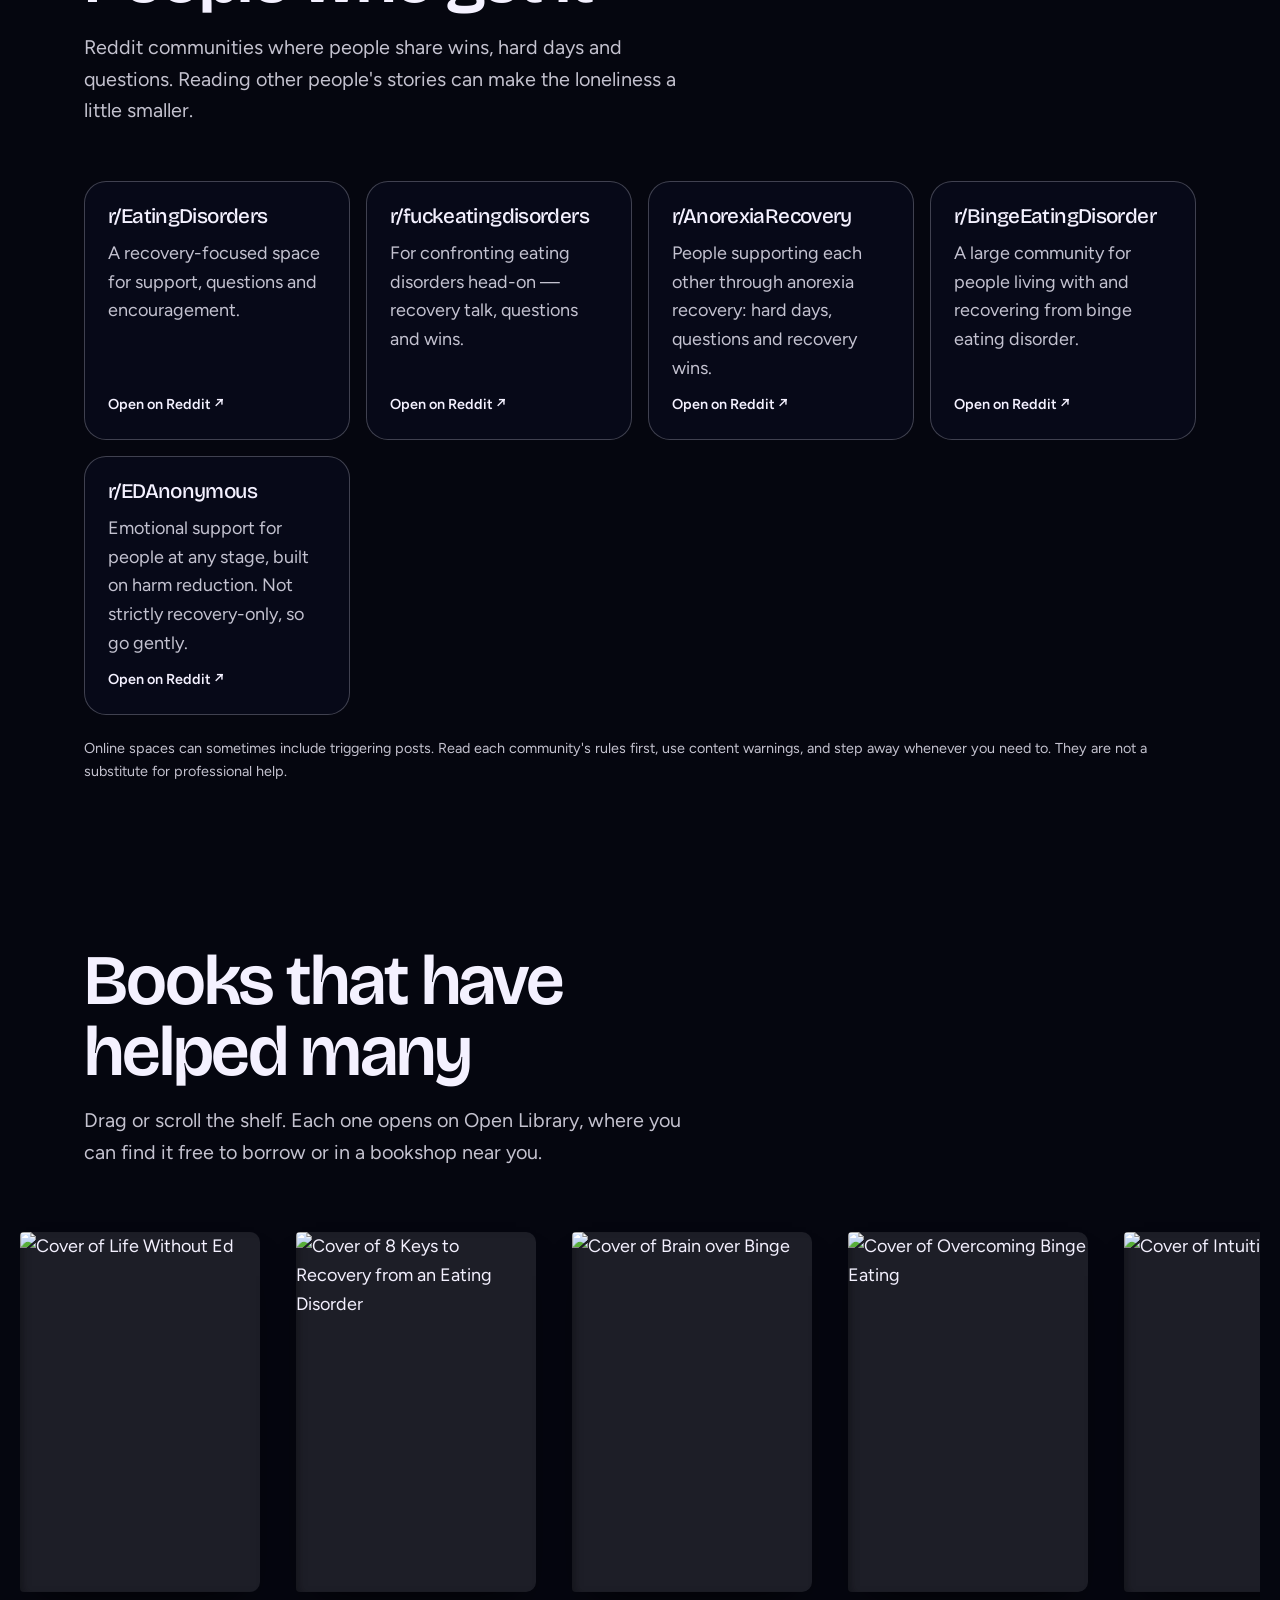
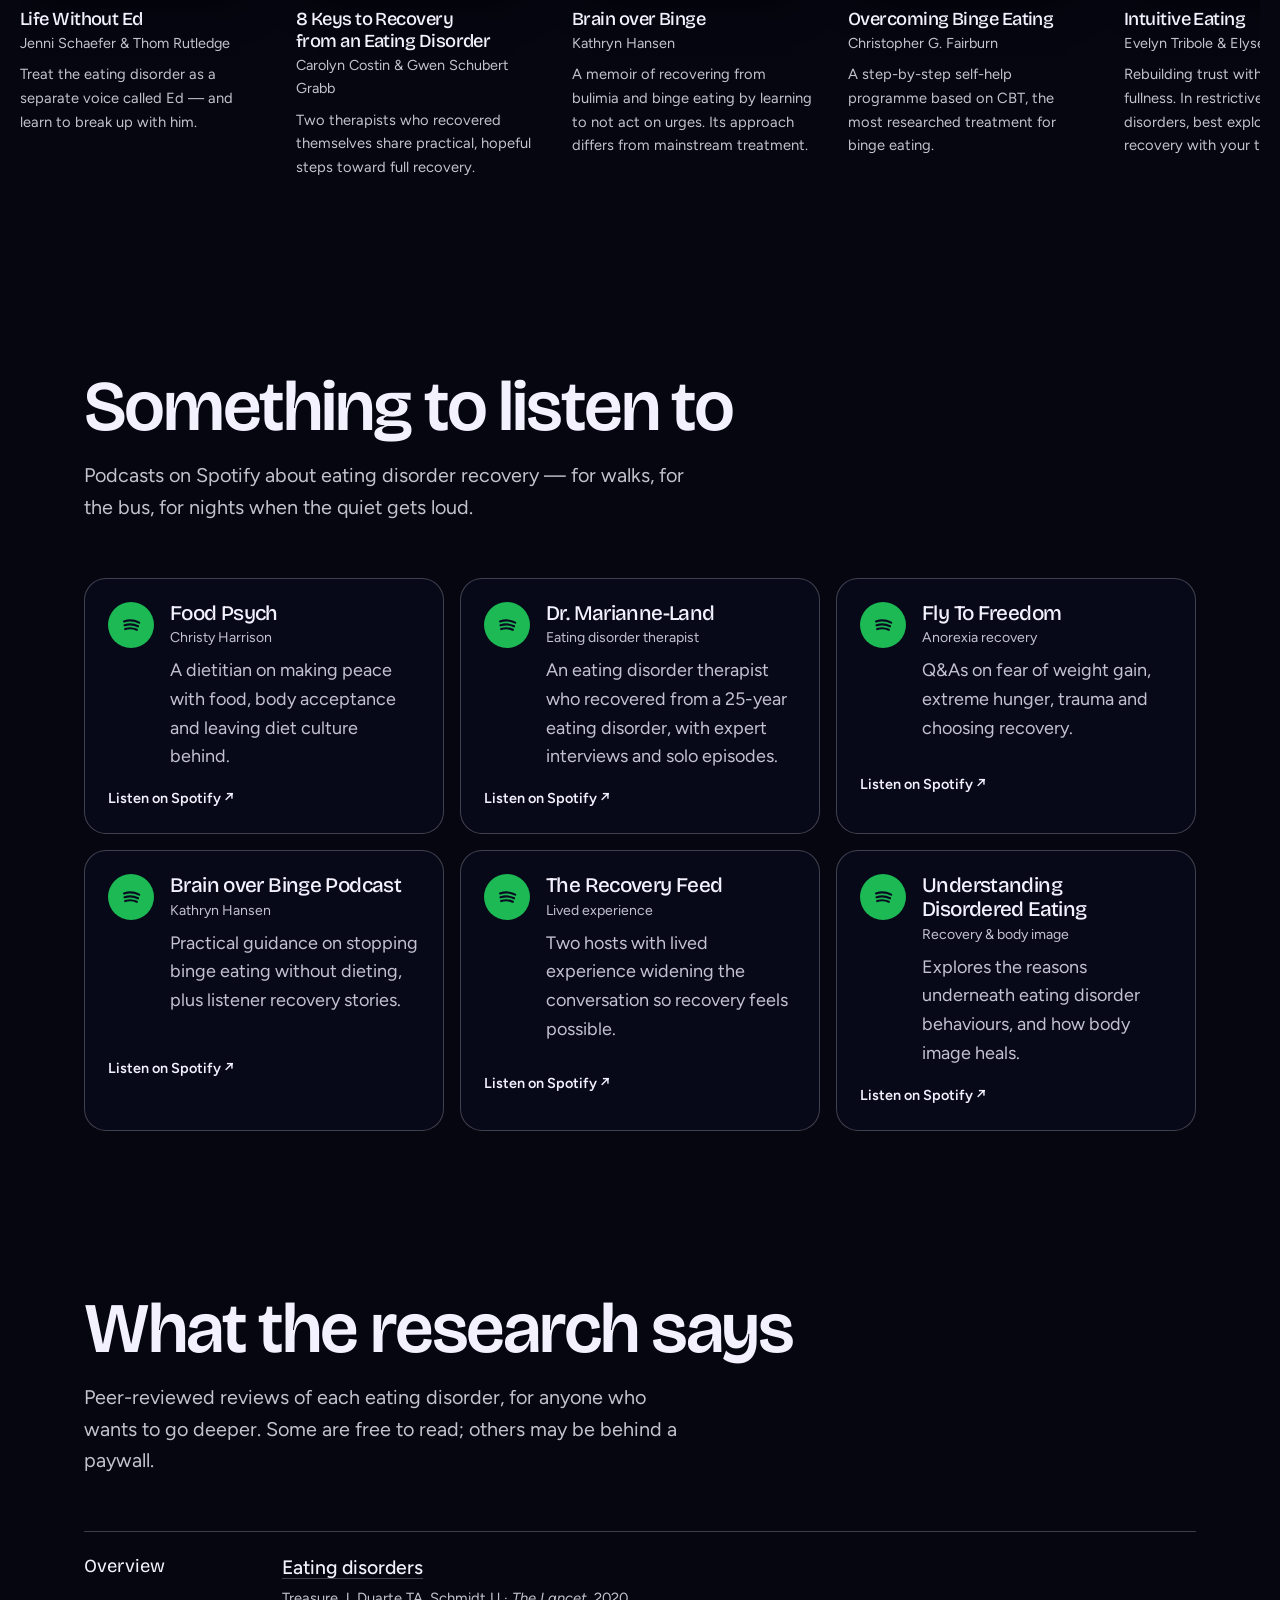
==== commit 01f01363: "Add pond grounding, nourishment explorer, India help and resources - Darker, sharper Milky Way photo" ====
--- a/index.html
+++ b/index.html
@@ -23,7 +23,7 @@
 
   <!-- The real sky: five photographs, crossfaded from midnight to morning as you scroll -->
   <div class="sky" aria-hidden="true">
-    <img class="sky-layer" data-photo="1465101046530-73398c7f28ca" alt="">
+    <img class="sky-layer" data-photo="1548625361-58a9b86aa83b" alt="">
     <img class="sky-layer" data-photo="1457167789633-ff2233ef2b0a" alt="">
     <img class="sky-layer" data-photo="1534271057238-c2c170a76672" alt="">
     <img class="sky-layer" data-photo="1577337473192-fec17938c468" alt="">
@@ -43,8 +43,9 @@
       <ul id="menu">
         <li><a href="#breathe">Breathe</a></li>
         <li><a href="#know">Understand</a></li>
-        <li><a href="#myths">Myths</a></li>
+        <li><a href="#nourish">Nourish</a></li>
         <li><a href="#help">Get help</a></li>
+        <li><a href="#resources">Resources</a></li>
         <li><a href="#support">Support someone</a></li>
       </ul>
     </nav>
@@ -55,7 +56,7 @@
     <!-- Pinned intro: the full-screen night photo settles into a grid of morning -->
     <section class="intro" id="intro">
       <div class="mosaic" id="mosaic">
-        <figure class="tile t-hero" id="heroTile"><img data-photo="1465101046530-73398c7f28ca" alt="The Milky Way over a dark line of trees"></figure>
+        <figure class="tile t-hero" id="heroTile"><img data-photo="1548625361-58a9b86aa83b" alt="The Milky Way glowing above a dark mountain ridge"></figure>
         <figure class="tile t-a"><img data-photo="1457167789633-ff2233ef2b0a" alt="Trees in silhouette as the sky turns blue before dawn"></figure>
         <figure class="tile t-b"><img data-photo="1503919483171-9ffc1debc390" alt="Small white flowers backlit by early sun"></figure>
         <figure class="tile t-c"><img data-photo="1497250681960-ef046c08a56e" alt="Bright green fern fronds"></figure>
@@ -67,7 +68,7 @@
         </div>
       </div>
 
-      <div class="hero-shot" id="heroShot" aria-hidden="true"><img data-photo="1465101046530-73398c7f28ca" alt=""></div>
+      <div class="hero-shot" id="heroShot" aria-hidden="true"><img data-photo="1548625361-58a9b86aa83b" alt=""></div>
       <div class="hero-copy" id="heroCopy">
         <h1>You are not alone.</h1>
         <p>Eating disorders are serious, treatable illnesses — not choices, not vanity, not your fault. However dark it feels right now, morning comes.</p>
@@ -92,16 +93,21 @@
       </div>
 
       <div class="ground reveal">
-        <h3>Or come back to the room with 5‑4‑3‑2‑1</h3>
-        <p>Check each one off once you've noticed it.</p>
-        <ul class="ground-list" id="groundList">
-          <li><label><input type="checkbox"><span><b>5</b> things you can see</span></label></li>
-          <li><label><input type="checkbox"><span><b>4</b> things you can touch</span></label></li>
-          <li><label><input type="checkbox"><span><b>3</b> things you can hear</span></label></li>
-          <li><label><input type="checkbox"><span><b>2</b> things you can smell</span></label></li>
-          <li><label><input type="checkbox"><span><b>1</b> kind thing to say to yourself</span></label></li>
-        </ul>
-        <p class="ground-done" id="groundDone">You're here. Right now. That's enough.</p>
+        <h3>Come back to the room with 5‑4‑3‑2‑1</h3>
+        <p>Each time you notice something, touch the water. Let the ripple carry it away.</p>
+        <div class="pond" id="pond">
+          <img data-photo="1507327160427-b29d8a92f971" data-w="1600" alt="" id="pondPhoto" crossorigin="anonymous">
+          <canvas id="pondCanvas" aria-hidden="true"></canvas>
+          <button class="pond-hit" id="pondHit" aria-describedby="pondPrompt">
+            <span class="sr">Touch the water each time you notice something</span>
+          </button>
+          <div class="pond-ui" aria-live="polite">
+            <p class="pond-step" id="pondStep">1 of 5</p>
+            <p class="pond-prompt" id="pondPrompt">Notice <b>5</b> things you can see</p>
+            <div class="pond-dots" id="pondDots" aria-hidden="true"></div>
+          </div>
+          <button class="pond-reset" id="pondReset" hidden>Begin again</button>
+        </div>
       </div>
     </section>
 
@@ -133,6 +139,34 @@
           <li>Mood changes, anxiety or irritability around meals</li>
           <li>Pulling away from friends and things once enjoyed</li>
         </ul>
+      </div>
+    </section>
+
+    <section id="roots" class="chapter roots">
+      <div class="chapter-head reveal">
+        <h2>Where it can come from</h2>
+        <p>There is rarely one cause. Eating disorders grow from many roots at once — and none of them are your fault.</p>
+      </div>
+      <div class="roots-grid">
+        <article class="root reveal">
+          <h3>Biology</h3>
+          <p>Genes, temperament and brain chemistry all play a part. Eating disorders often run in families, the same way anxiety or depression can.</p>
+        </article>
+        <article class="root reveal">
+          <h3>Mind</h3>
+          <p>Anxiety, perfectionism, low self-worth and a need to feel in control often sit underneath. Food can become the place where those feelings show up.</p>
+        </article>
+        <article class="root reveal">
+          <h3>The world around us</h3>
+          <p>Diet culture, weight stigma, bullying about bodies, and pressure in sport or dance can all add weight to what someone is already carrying.</p>
+        </article>
+      </div>
+      <div class="trauma reveal">
+        <h3>Sometimes, it starts with trauma</h3>
+        <p>Many people living with an eating disorder have been through something painful — abuse, neglect, violence, bullying, grief, or living somewhere that never felt safe. Research has found that trauma and post-traumatic stress are common alongside eating disorders, especially bulimia and binge eating.</p>
+        <p>For some people, restricting, bingeing or purging becomes a way to cope: to numb, to feel in control, or to survive feelings that were too big to hold. That isn't weakness. It's a mind trying to protect you.</p>
+        <p class="trauma-kind">If this is part of your story, you are not alone, and it was not your fault. Trauma-informed therapists can help you heal both — the eating disorder and what's underneath it.</p>
+        <p class="source">Sources: <a href="https://doi.org/10.1080/10640260701454311" target="_blank" rel="noopener">Brewerton, <i>Eating Disorders</i>, 2007</a> · <a href="https://doi.org/10.1016/S0140-6736(20)30059-3" target="_blank" rel="noopener">Treasure et al., <i>The Lancet</i>, 2020</a></p>
       </div>
     </section>
 
@@ -157,6 +191,50 @@
       </ol>
     </section>
 
+    <figure class="band" aria-hidden="true"><img data-photo="1532028205213-4c4fa81306d4" alt=""></figure>
+
+    <section id="nourish" class="chapter nourish">
+      <div class="chapter-head reveal">
+        <h2>What your food gives back</h2>
+        <p>Choose what you ate today, or what you might eat. Watch what it brings to your body — and which parts of you are quietly saying thank you.</p>
+        <p class="no-numbers">There are no calories, grams or scores here, on purpose. Counting can feed an eating disorder. All foods fit, and every one of them gives you something.</p>
+      </div>
+
+      <div class="pantry reveal" id="pantry" role="group" aria-label="Choose foods"></div>
+      <form class="food-add reveal" id="foodAdd">
+        <label class="sr" for="foodInput">Add a food</label>
+        <input id="foodInput" list="foodList" placeholder="Search a food… (try dal, mango, pizza)" autocomplete="off">
+        <datalist id="foodList"></datalist>
+        <button class="btn btn-solid" type="submit">Add</button>
+      </form>
+
+      <div class="plate-row reveal">
+        <div class="plate" id="plate" aria-live="polite"><p class="plate-empty">Your plate is waiting. Tap a few foods above.</p></div>
+        <button class="btn btn-line plate-clear" id="plateClear" hidden>Clear plate</button>
+      </div>
+
+      <div class="nourish-views">
+        <div class="nutrients reveal">
+          <h3>What it brings</h3>
+          <p class="hint">Brighter means more of your foods carry it. Tap one to learn what it does.</p>
+          <div class="nutrient-field" id="nutrientField"></div>
+          <p class="nutrient-note" id="nutrientNote">Choose a food to see what it brings.</p>
+        </div>
+        <div class="body-map reveal">
+          <h3>Who's saying thank you</h3>
+          <p class="hint">Glowing parts are being looked after. Tap one to hear from it.</p>
+          <div class="body-wrap">
+            <svg class="body-svg" id="bodySvg" viewBox="0 0 240 460" role="img" aria-label="An outline of a human body with glowing areas that your foods help">
+              <path class="silhouette" d="M120 18c22 0 36 16 36 38s-14 40-36 40-36-18-36-40 14-38 36-38zM96 102c-26 6-46 18-52 44l-16 92c-2 12 14 16 18 4l20-80 4 70-12 182c-1 16 22 18 24 2l22-150h12l22 150c2 16 25 14 24-2l-12-182 4-70 20 80c4 12 20 8 18-4l-16-92c-6-26-26-38-52-44-8 6-16 8-24 8s-16-2-24-8z"/>
+            </svg>
+            <div class="body-spots" id="bodySpots"></div>
+          </div>
+          <p class="body-note" id="bodyNote">Your whole body is listening.</p>
+        </div>
+      </div>
+      <p class="fine">This is gentle general information, not medical or dietary advice. A dietitian who specialises in eating disorders can help you build a way of eating that's right for you.</p>
+    </section>
+
     <figure class="band" aria-hidden="true"><img data-photo="1546473491-cc3f5bba6705" alt=""></figure>
 
     <section id="help" class="chapter">
@@ -170,6 +248,76 @@
       <div class="lines" id="lines" role="tabpanel"></div>
       <p class="fine">Numbers last checked October 2026. Services change — if one doesn't connect, try the organisation's website.</p>
     </section>
+
+    <figure class="band" aria-hidden="true"><img data-photo="1497250681960-ef046c08a56e" alt=""></figure>
+
+    <div id="resources" class="resources">
+      <nav class="res-nav" aria-label="Resources" id="resNav">
+        <a href="#steps">12-step groups</a>
+        <a href="#community">Community</a>
+        <a href="#books">Books</a>
+        <a href="#podcasts">Podcasts</a>
+        <a href="#research">Research</a>
+      </nav>
+
+      <section id="steps" class="chapter">
+        <div class="chapter-head reveal">
+          <h2>Twelve-step groups</h2>
+          <p>Free, peer-led fellowships where people in recovery meet — online and in person, all over the world. Many find strength in not walking alone.</p>
+        </div>
+        <div class="step-list">
+          <a class="step reveal" href="https://eatingdisordersanonymous.org/" target="_blank" rel="noopener">
+            <h3>Eating Disorders Anonymous</h3>
+            <p>For anyone with any eating disorder. Its focus is balance and moderation, not rigid rules. "The only requirement for membership is a desire to recover."</p>
+            <span class="go">eatingdisordersanonymous.org ↗</span>
+          </a>
+          <a class="step reveal" href="https://www.aba12steps.org/" target="_blank" rel="noopener">
+            <h3>Anorexics and Bulimics Anonymous</h3>
+            <p>A fellowship for people recovering from anorexia, bulimia, compulsive overeating and related eating disorders. Free, anonymous meetings worldwide.</p>
+            <span class="go">aba12steps.org ↗</span>
+          </a>
+          <a class="step reveal" href="https://oa.org/" target="_blank" rel="noopener">
+            <h3>Overeaters Anonymous</h3>
+            <p>The longest-running food fellowship, for anyone with problems related to food — including binge eating, bulimia and anorexia.</p>
+            <span class="go">oa.org ↗</span>
+          </a>
+        </div>
+        <p class="fine">Twelve-step groups are peer support, not treatment. Some meetings use language about "abstinence" or food plans that may not suit everyone, especially in restrictive eating disorders. It's worth talking it over with your treatment team.</p>
+      </section>
+
+      <section id="community" class="chapter">
+        <div class="chapter-head reveal">
+          <h2>People who get it</h2>
+          <p>Reddit communities where people share wins, hard days and questions. Reading other people's stories can make the loneliness a little smaller.</p>
+        </div>
+        <div class="comm-list" id="commList"></div>
+        <p class="fine">Online spaces can sometimes include triggering posts. Read each community's rules first, use content warnings, and step away whenever you need to. They are not a substitute for professional help.</p>
+      </section>
+
+      <section id="books" class="chapter books">
+        <div class="chapter-head reveal">
+          <h2>Books that have helped many</h2>
+          <p>Drag or scroll the shelf. Each one opens on Open Library, where you can find it free to borrow or in a bookshop near you.</p>
+        </div>
+        <div class="shelf" id="shelf" data-lenis-prevent></div>
+      </section>
+
+      <section id="podcasts" class="chapter">
+        <div class="chapter-head reveal">
+          <h2>Something to listen to</h2>
+          <p>Podcasts on Spotify about eating disorder recovery — for walks, for the bus, for nights when the quiet gets loud.</p>
+        </div>
+        <div class="pod-list" id="podList"></div>
+      </section>
+
+      <section id="research" class="chapter">
+        <div class="chapter-head reveal">
+          <h2>What the research says</h2>
+          <p>Peer-reviewed reviews of each eating disorder, for anyone who wants to go deeper. Some are free to read; others may be behind a paywall.</p>
+        </div>
+        <ol class="papers" id="papers"></ol>
+      </section>
+    </div>
 
     <section id="support" class="chapter">
       <div class="chapter-head reveal">
@@ -216,6 +364,7 @@
   <script src="https://cdnjs.cloudflare.com/ajax/libs/gsap/3.12.5/ScrollTrigger.min.js"></script>
   <script src="https://unpkg.com/lenis@1.1.13/dist/lenis.min.js"></script>
   <script src="shared/helplines.js"></script>
+  <script src="shared/resources.js"></script>
   <script src="script.js"></script>
 </body>
 </html>
--- a/style.css
+++ b/style.css
@@ -67,7 +67,7 @@
 /* blur-text words keep their own line breaks and spacing */
 .w { display: inline-block; }
 
-.sky-scrim { position: absolute; inset: 0; background: linear-gradient(180deg, rgba(5, 6, 15, .55), rgba(5, 6, 15, .25) 40%, rgba(5, 6, 15, .5)); transition: background .8s ease; }
+.sky-scrim { position: absolute; inset: 0; background: linear-gradient(180deg, rgba(3, 4, 12, .62), rgba(3, 4, 12, .38) 40%, rgba(3, 4, 12, .6)); transition: background .8s ease; }
 html.day .sky-scrim { background: linear-gradient(180deg, rgba(246, 248, 255, .35), rgba(246, 248, 255, .15) 50%, rgba(246, 248, 255, .45)); }
 
 /* ---------- chrome ---------- */
@@ -165,17 +165,23 @@
 
 .ground h3 { font-size: clamp(1.5rem, 1.2rem + 1.4vw, 2.2rem); margin-bottom: 6px; }
 .ground > p { color: var(--ink-soft); margin-bottom: 20px; }
-.ground-list { list-style: none; border-top: 1px solid var(--line); max-width: 40rem; }
-.ground-list li { border-bottom: 1px solid var(--line); }
-.ground-list label { display: flex; align-items: center; gap: 16px; padding: 16px 0; cursor: pointer; font-size: 1.1em; }
-.ground-list input { appearance: none; flex: none; width: 26px; height: 26px; border-radius: 50%; border: 1.5px solid var(--ink); display: grid; place-items: center; cursor: pointer; transition: background-color .2s ease; }
-.ground-list input::after { content: ""; width: 10px; height: 6px; border-left: 2px solid var(--paper); border-bottom: 2px solid var(--paper); transform: rotate(-45deg) translateY(-1px) scale(0); transition: transform .2s var(--ease-out); }
-.ground-list input:checked { background: var(--ink); }
-.ground-list input:checked::after { transform: rotate(-45deg) translateY(-1px) scale(1); }
-.ground-list b { font-family: var(--display); font-size: 1.3em; margin-right: 6px; }
-.ground-list input:checked + span { color: var(--ink-soft); }
-.ground-done { margin-top: 22px; font-family: var(--display); font-size: 1.4rem; opacity: 0; transition: opacity .6s ease; }
-.ground-done.show { opacity: 1; }
+/* the pond: a real photograph of still water, rippled by a height-map simulation */
+.pond { position: relative; aspect-ratio: 16 / 9; max-height: 72vh; width: 100%; border-radius: 22px; overflow: hidden; background: #0b1530; box-shadow: 0 40px 80px -40px rgba(0, 0, 0, .7); }
+.pond > img { position: absolute; inset: 0; width: 100%; height: 100%; object-fit: cover; }
+.pond canvas { position: absolute; inset: 0; width: 100%; height: 100%; opacity: 0; transition: opacity .8s ease; }
+.pond.live canvas { opacity: 1; }
+.pond::after { content: ""; position: absolute; inset: 0; pointer-events: none; background: linear-gradient(180deg, rgba(3, 6, 20, .55), rgba(3, 6, 20, .05) 45%, rgba(3, 6, 20, .35)); }
+.pond-hit { position: absolute; inset: 0; z-index: 2; cursor: pointer; border-radius: inherit; }
+.pond-hit:focus-visible { outline-offset: -6px; }
+.pond-ui { position: absolute; z-index: 3; left: 0; right: 0; top: clamp(18px, 5%, 40px); text-align: center; color: #f6f3ff; pointer-events: none; padding: 0 16px; transition: opacity .45s ease, filter .45s ease, transform .45s var(--ease-out); }
+.pond.fade .pond-ui { opacity: 0; filter: blur(6px); transform: translateY(-6px); }
+.pond-step { font-size: .8rem; letter-spacing: .14em; text-transform: uppercase; opacity: .75; margin-bottom: 6px; }
+.pond-prompt { font-family: var(--display); font-size: clamp(1.4rem, 1rem + 2vw, 2.5rem); line-height: 1.1; letter-spacing: -.02em; text-wrap: balance; text-shadow: 0 2px 20px rgba(0, 0, 0, .5); }
+.pond-prompt b { font-weight: 700; }
+.pond-dots { display: flex; justify-content: center; gap: 10px; margin-top: 16px; }
+.pond-dots i { width: 12px; height: 12px; border-radius: 50%; box-shadow: inset 0 0 0 1.5px rgba(246, 243, 255, .85); transition: background-color .3s ease, transform .3s var(--ease-out); }
+.pond-dots i.on { background: #f6f3ff; transform: scale(1.15); }
+.pond-reset { position: absolute; z-index: 4; left: 50%; bottom: 22px; transform: translateX(-50%); padding: 10px 20px; border-radius: 999px; background: rgba(246, 243, 255, .92); color: #0a0d22; font-weight: 600; }
 
 /* ---------- kinds ---------- */
 .kinds { border-top: 1px solid var(--line); margin-bottom: clamp(56px, 9vh, 96px); }
@@ -265,6 +271,112 @@
 .close-inner p + p { margin-top: 6px; }
 
 @keyframes unfold { from { opacity: 0; transform: translateY(-6px); } }
+
+
+/* ---------- where it comes from ---------- */
+.roots-grid { display: grid; grid-template-columns: repeat(3, minmax(0, 1fr)); gap: clamp(24px, 4vw, 56px); margin-bottom: clamp(56px, 9vh, 96px); }
+.root { border-top: 1px solid var(--line); padding-top: 22px; }
+.root h3 { font-size: clamp(1.4rem, 1.1rem + 1vw, 1.9rem); font-weight: 500; margin-bottom: 10px; }
+.root p { color: var(--ink-soft); }
+.trauma { max-width: 46rem; }
+.trauma h3 { font-size: clamp(1.8rem, 1.2rem + 2.4vw, 3rem); font-weight: 500; line-height: 1.05; margin-bottom: 18px; }
+.trauma p { color: var(--ink-soft); font-size: 1.08em; margin-bottom: 14px; }
+.trauma .trauma-kind { color: var(--ink); font-family: var(--display); font-size: clamp(1.2rem, 1rem + .8vw, 1.6rem); line-height: 1.3; margin: 26px 0; padding-left: 20px; box-shadow: inset 2px 0 0 var(--sun); }
+.source { font-size: .88rem; }
+
+/* ---------- nourishment ---------- */
+.no-numbers { margin-top: 14px; font-size: .98em !important; }
+.pantry { display: flex; flex-wrap: wrap; gap: 8px; margin-bottom: 18px; }
+.food { padding: 9px 16px; border-radius: 999px; box-shadow: inset 0 0 0 1px var(--line); color: var(--ink); font-size: .95rem; transition: background-color .2s ease, color .2s ease, transform .16s var(--ease-out), box-shadow .2s ease; }
+.food:active { transform: scale(.96); }
+.food[aria-pressed="true"] { background: var(--ink); color: var(--paper); box-shadow: none; }
+@media (hover: hover) and (pointer: fine) { .food:not([aria-pressed="true"]):hover { box-shadow: inset 0 0 0 1px var(--ink); } }
+.food-add { display: flex; gap: 10px; max-width: 34rem; margin-bottom: 28px; }
+.food-add input { flex: 1; min-width: 0; min-height: 48px; padding: 0 20px; border-radius: 999px; border: 1.5px solid var(--line); background: color-mix(in srgb, var(--paper) 40%, transparent); color: var(--ink); font: inherit; font-size: 16px; }
+.food-add input::placeholder { color: var(--ink-soft); }
+.food-add input:focus { outline: none; border-color: var(--ink); }
+.plate-row { display: flex; align-items: center; gap: 16px; flex-wrap: wrap; margin-bottom: clamp(40px, 7vh, 72px); }
+.plate { flex: 1; min-height: 64px; display: flex; flex-wrap: wrap; align-items: center; gap: 8px; padding: 12px 16px; border-radius: 20px; border: 1px dashed var(--line); }
+.plate-empty { color: var(--ink-soft); }
+.on-plate { display: inline-flex; align-items: center; gap: 8px; padding: 7px 12px 7px 16px; border-radius: 999px; background: color-mix(in srgb, var(--ink) 14%, transparent); animation: pop .35s var(--ease-out); }
+.on-plate span[aria-hidden] { opacity: .6; }
+.nourish-views { display: grid; grid-template-columns: minmax(0, 1.2fr) minmax(0, .8fr); gap: clamp(28px, 5vw, 72px); align-items: start; margin-bottom: 30px; }
+.nourish-views h3 { font-size: clamp(1.5rem, 1.2rem + 1vw, 2.1rem); font-weight: 500; margin-bottom: 4px; }
+.hint { color: var(--ink-soft); font-size: .92rem; margin-bottom: 18px; }
+.n-group + .n-group { margin-top: 18px; }
+.n-title { font-size: .78rem; letter-spacing: .12em; text-transform: uppercase; color: var(--ink-soft); margin-bottom: 8px; }
+.n-row { display: flex; flex-wrap: wrap; gap: 10px; }
+.nut {
+  padding: 10px 16px; border-radius: 999px; font-size: .95rem; font-weight: 500; color: var(--ink);
+  background: color-mix(in srgb, var(--sun) calc(var(--lvl) * 80%), transparent);
+  box-shadow: inset 0 0 0 1px var(--line), 0 0 calc(var(--lvl) * 28px) calc(var(--lvl) * 2px) color-mix(in srgb, var(--sun) calc(var(--lvl) * 90%), transparent);
+  opacity: calc(.5 + var(--lvl) * .5); transform: scale(calc(.95 + var(--lvl) * .07));
+  transition: background-color .7s var(--ease-out), box-shadow .7s var(--ease-out), opacity .7s ease, transform .7s var(--ease-out), color .7s ease;
+}
+.nutrient-note, .body-note { margin-top: 18px; min-height: 3.2em; color: var(--ink-soft); }
+.nutrient-note b, .body-note b { color: var(--ink); }
+.from { display: block; margin-top: 4px; font-size: .92em; }
+.body-wrap { position: relative; width: min(260px, 70%); margin: 0 auto; aspect-ratio: 240 / 460; }
+.body-svg { position: absolute; inset: 0; width: 100%; height: 100%; }
+.silhouette { fill: color-mix(in srgb, var(--ink) 8%, transparent); stroke: var(--line); stroke-width: 1.5; }
+.spot { position: absolute; width: 34px; height: 34px; margin: -17px 0 0 -17px; border-radius: 50%; }
+.spot::before { content: ""; position: absolute; inset: 9px; border-radius: 50%; background: var(--sun); opacity: calc(.18 + var(--lvl) * .82); box-shadow: 0 0 calc(var(--lvl) * 26px) calc(var(--lvl) * 8px) color-mix(in srgb, var(--sun) 70%, transparent); transition: opacity .7s ease, box-shadow .7s var(--ease-out); }
+.spot span { position: absolute; left: 50%; top: 100%; transform: translate(-50%, 2px); white-space: nowrap; font-size: .72rem; color: var(--ink-soft); opacity: 0; transition: opacity .2s ease; pointer-events: none; }
+.spot:hover span, .spot:focus-visible span { opacity: 1; }
+.spot.thank::after { content: ""; position: absolute; inset: 0; border-radius: 50%; box-shadow: 0 0 0 2px var(--sun); animation: thank 1.4s var(--ease-out) forwards; }
+
+/* ---------- resources ---------- */
+.resources { position: relative; }
+.res-nav {
+  position: sticky; top: 72px; z-index: 30; display: flex; gap: 4px; width: fit-content; max-width: calc(100% - 2 * var(--gutter)); margin: 0 auto;
+  padding: 5px; border-radius: 999px; overflow-x: auto; scrollbar-width: none;
+  background: color-mix(in srgb, var(--paper) 70%, transparent); -webkit-backdrop-filter: blur(14px); backdrop-filter: blur(14px); border: 1px solid var(--line);
+}
+.res-nav a { padding: 8px 16px; border-radius: 999px; white-space: nowrap; text-decoration: none; color: var(--ink-soft); font-size: .92rem; transition: background-color .3s ease, color .3s ease; }
+.res-nav a.here { background: var(--ink); color: var(--paper); }
+.resources .chapter { padding-top: clamp(80px, 12vh, 140px); padding-bottom: clamp(40px, 6vh, 70px); }
+.step-list, .comm-list { display: grid; grid-template-columns: repeat(auto-fit, minmax(260px, 1fr)); gap: 16px; margin-bottom: 22px; }
+.step, .comm, .pod {
+  display: flex; flex-direction: column; gap: 10px; padding: 24px; border-radius: 22px; text-decoration: none;
+  background: color-mix(in srgb, var(--paper) 55%, transparent); box-shadow: inset 0 0 0 1px var(--line);
+  transition: transform .35s var(--ease-out), background-color .3s ease, box-shadow .3s ease;
+}
+.step h3, .comm h3, .pod h3 { font-size: 1.3rem; font-weight: 500; line-height: 1.15; }
+.step p, .comm p, .pod p { color: var(--ink-soft); flex: 1; }
+.go { font-size: .9rem; font-weight: 600; }
+@media (hover: hover) and (pointer: fine) {
+  .step:hover, .comm:hover, .pod:hover { transform: translateY(-4px); background: color-mix(in srgb, var(--paper) 75%, transparent); box-shadow: inset 0 0 0 1px var(--ink); }
+}
+.shelf {
+  display: flex; gap: clamp(18px, 3vw, 36px); overflow-x: auto; padding: 10px var(--gutter) 30px; margin: 0 calc(-1 * var(--gutter));
+  scroll-snap-type: x proximity; scrollbar-width: thin; cursor: grab;
+}
+.shelf.grabbing { cursor: grabbing; scroll-snap-type: none; }
+.book { flex: none; width: clamp(190px, 22vw, 240px); scroll-snap-align: start; text-decoration: none; user-select: none; }
+.cover { display: block; aspect-ratio: 2 / 3; border-radius: 4px 10px 10px 4px; overflow: hidden; margin-bottom: 16px; background: color-mix(in srgb, var(--ink) 10%, transparent);
+  box-shadow: inset 6px 0 8px -4px rgba(0, 0, 0, .35), 0 24px 40px -20px rgba(0, 0, 0, .7); transition: transform .45s var(--ease-out); transform-origin: left center; }
+.cover img { width: 100%; height: 100%; object-fit: cover; pointer-events: none; }
+.book h3 { font-size: 1.15rem; font-weight: 500; line-height: 1.2; }
+.book .by { font-size: .9rem; color: var(--ink-soft); margin: 2px 0 8px; }
+.book p:not(.by) { font-size: .92rem; color: var(--ink-soft); }
+@media (hover: hover) and (pointer: fine) { .book:hover .cover { transform: perspective(800px) rotateY(-12deg) translateY(-4px); } }
+.pod-list { display: grid; grid-template-columns: repeat(auto-fit, minmax(300px, 1fr)); gap: 16px; }
+.pod { flex-direction: row; flex-wrap: wrap; align-items: flex-start; gap: 16px; }
+.pod-icon { flex: none; width: 46px; height: 46px; border-radius: 50%; background: #1db954; display: grid; place-items: center; }
+.pod-icon svg { width: 28px; height: 28px; fill: none; stroke: #0a0d22; stroke-width: 1.8; stroke-linecap: round; }
+.pod-icon svg circle { stroke: none; }
+.pod-body { flex: 1; min-width: 0; }
+.pod .by { font-size: .88rem; margin: 2px 0 6px; }
+.pod .go { width: 100%; }
+.papers { list-style: none; border-top: 1px solid var(--line); }
+.paper { display: grid; grid-template-columns: 170px minmax(0, 1fr); gap: 4px 28px; padding: 20px 0; border-bottom: 1px solid var(--line); }
+.paper .topic { grid-row: span 2; font-family: var(--display); font-size: 1.15rem; }
+.paper a { font-size: 1.08em; font-weight: 500; text-decoration-color: var(--line); }
+.paper a:hover { text-decoration-color: currentColor; }
+.paper p { color: var(--ink-soft); font-size: .92rem; }
+
+@keyframes pop { from { opacity: 0; transform: scale(.9); } }
+@keyframes thank { from { opacity: 1; transform: scale(1); } to { opacity: 0; transform: scale(2.6); } }
 
 /* ---------- calm mode: photographs still change with the time of day, nothing moves ---------- */
 .calm *, .calm *::before, .calm *::after { animation: none !important; transition-property: color, background-color, opacity, border-color, filter !important; }
@@ -293,4 +405,9 @@
   .t-cap { padding: 6px 2px 0; }
   .helpline { grid-template-columns: 1fr; }
   .reach { justify-self: start; }
-}
+  .roots-grid, .nourish-views { grid-template-columns: 1fr; }
+  .paper { grid-template-columns: 1fr; }
+  .paper .topic { grid-row: auto; font-size: .95rem; color: var(--ink-soft); }
+  .res-nav { top: 62px; }
+  .pond { aspect-ratio: 3 / 4; }
+}
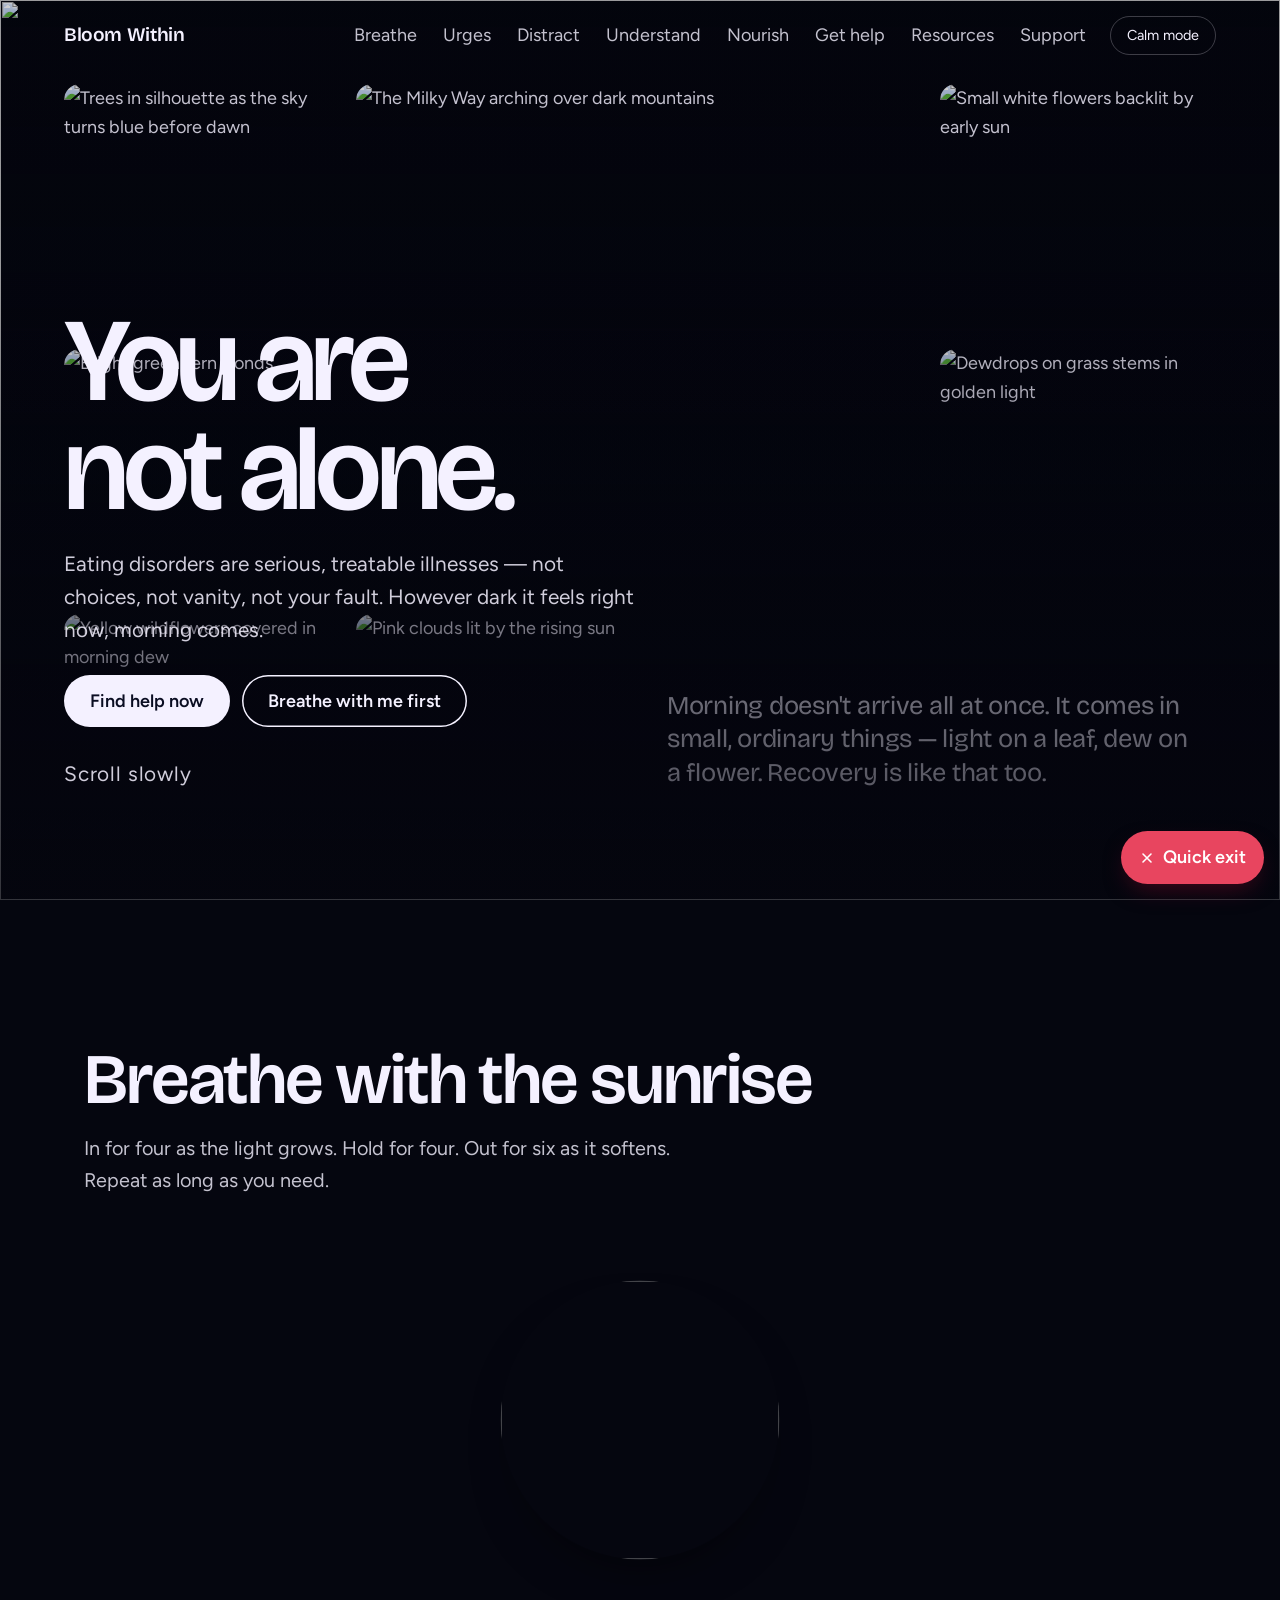
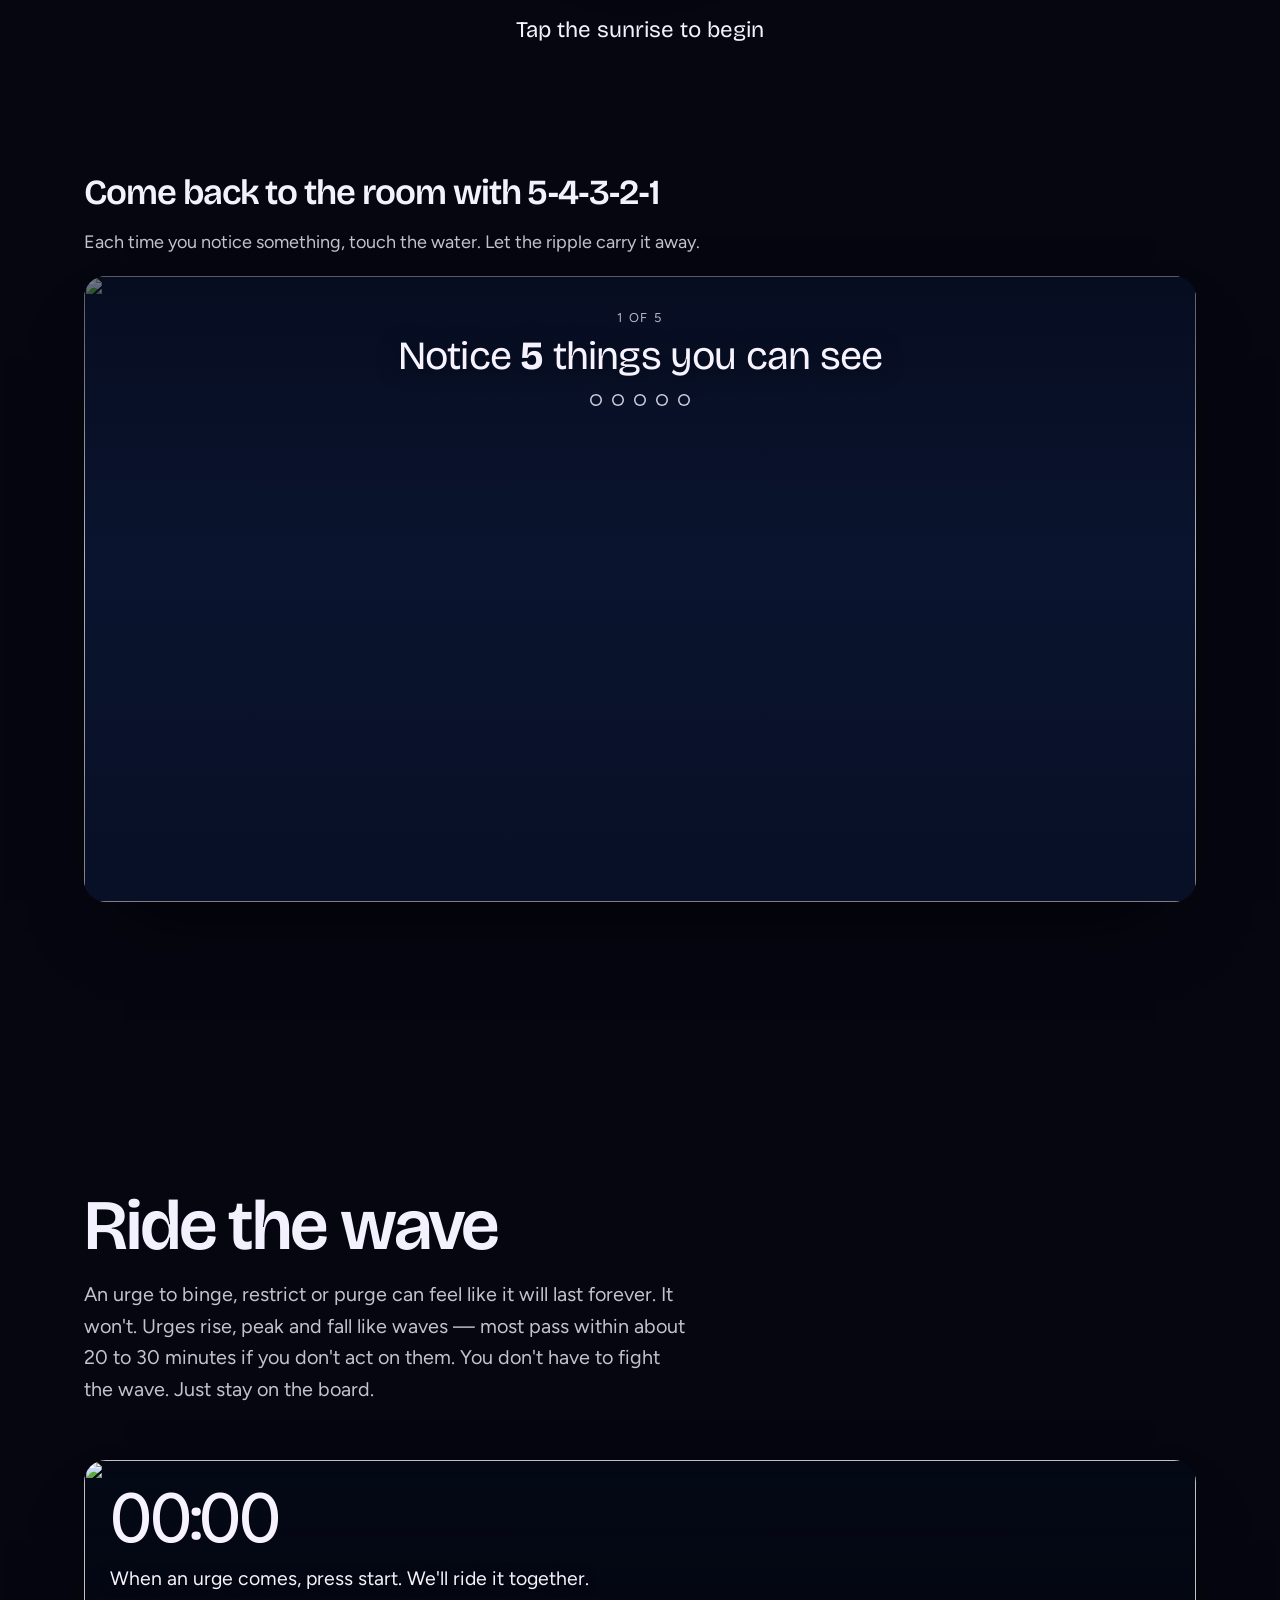
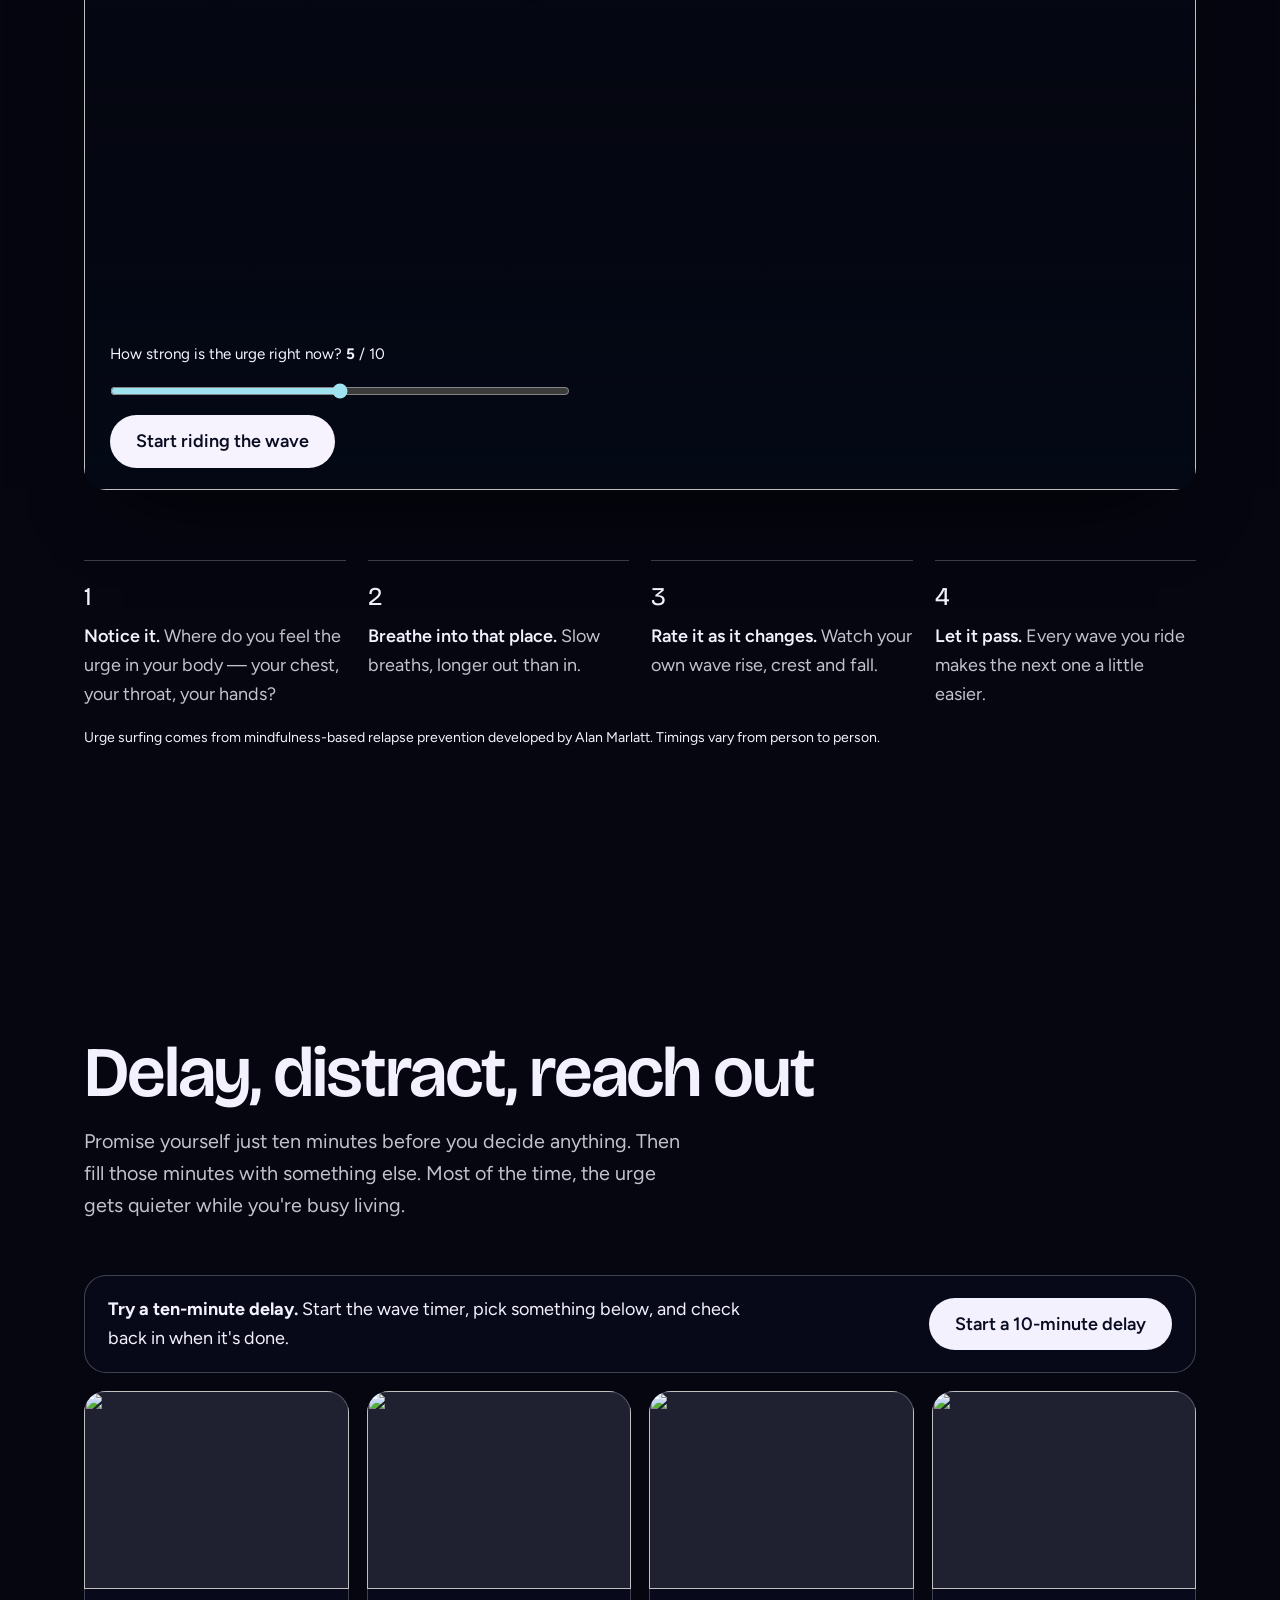
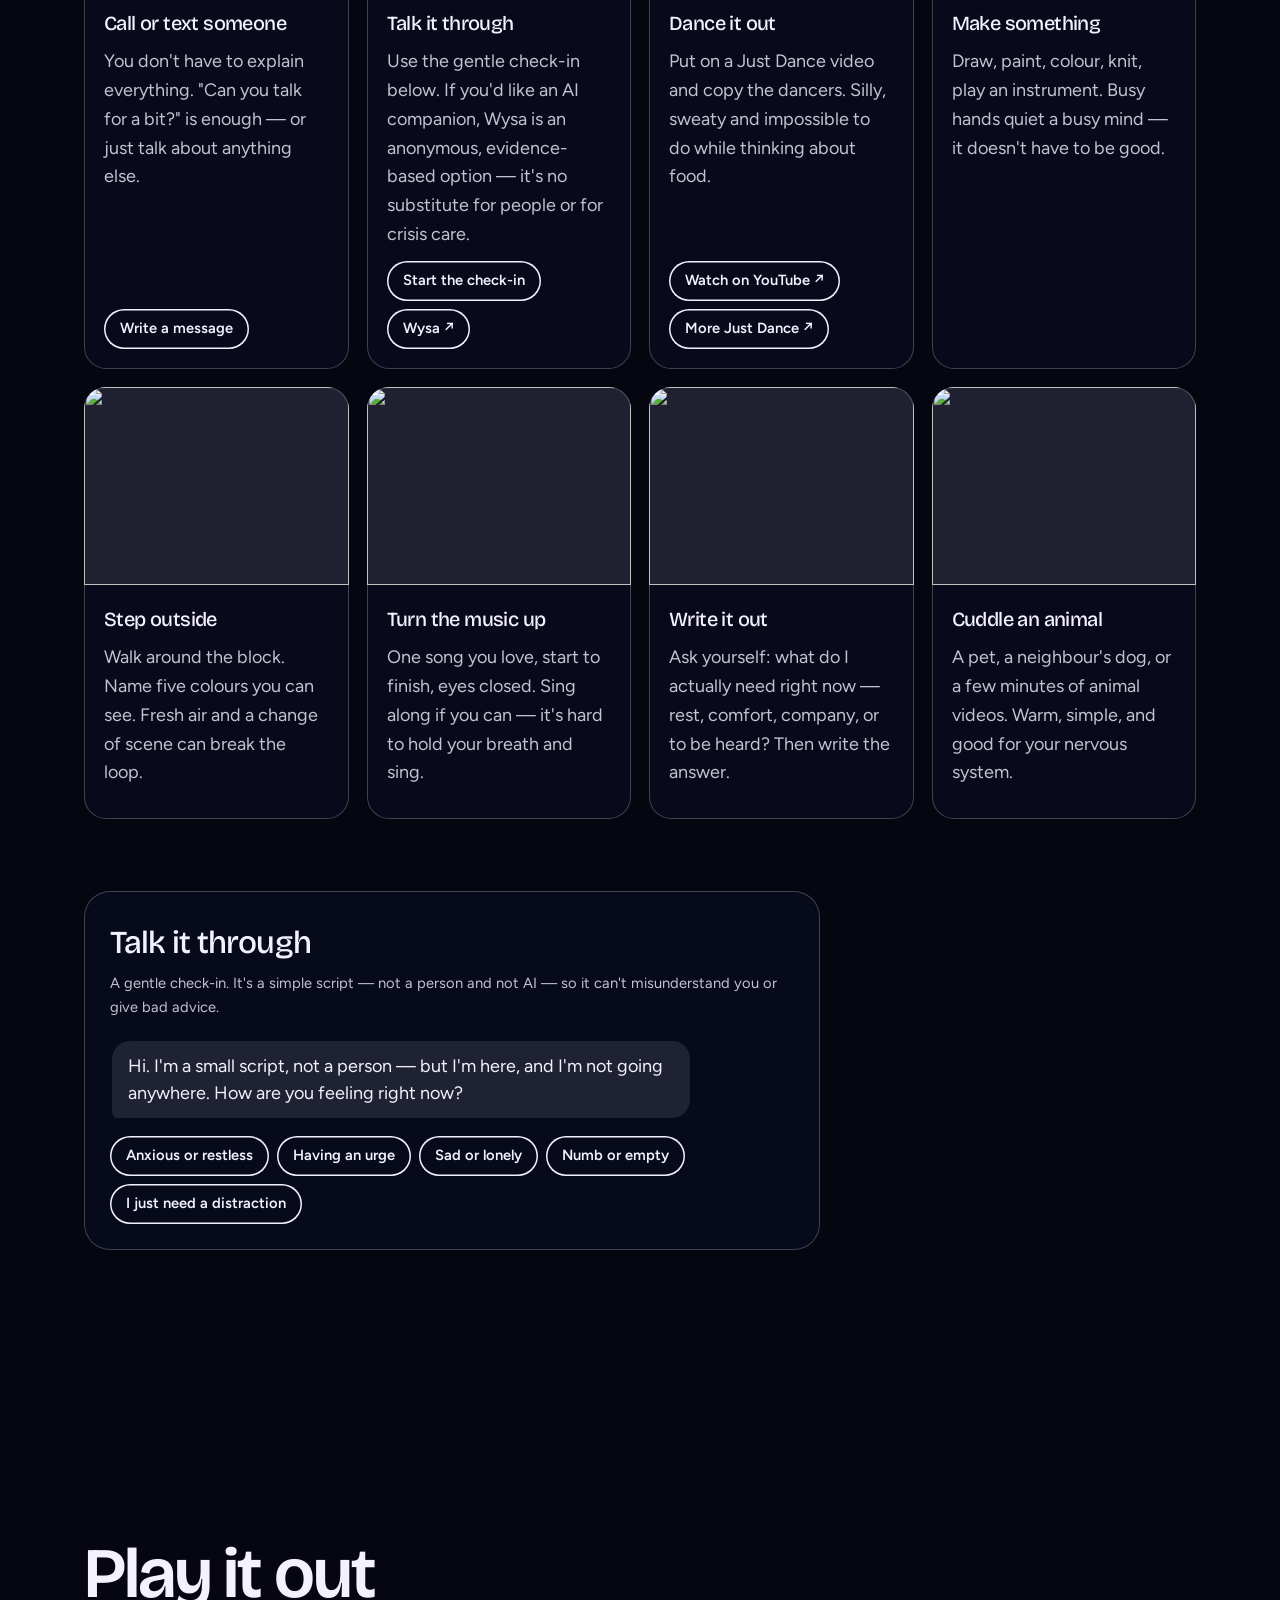
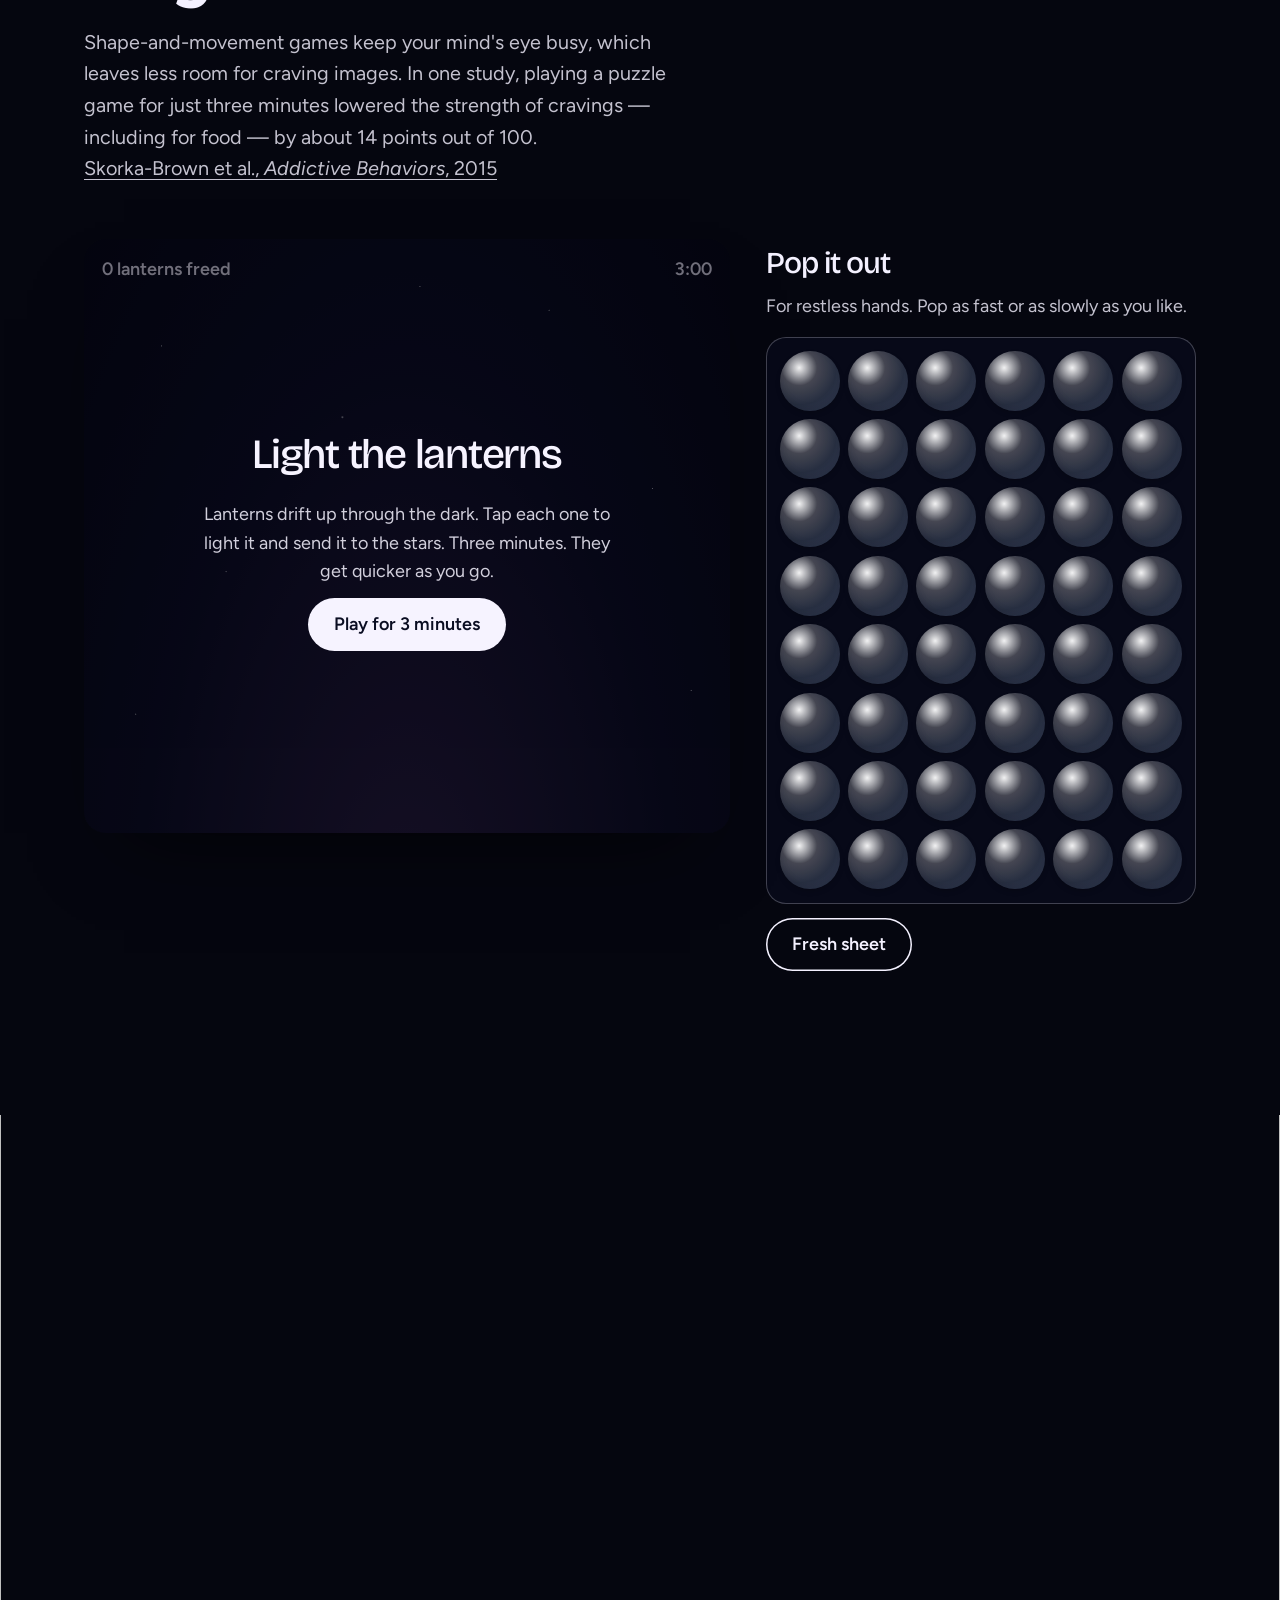
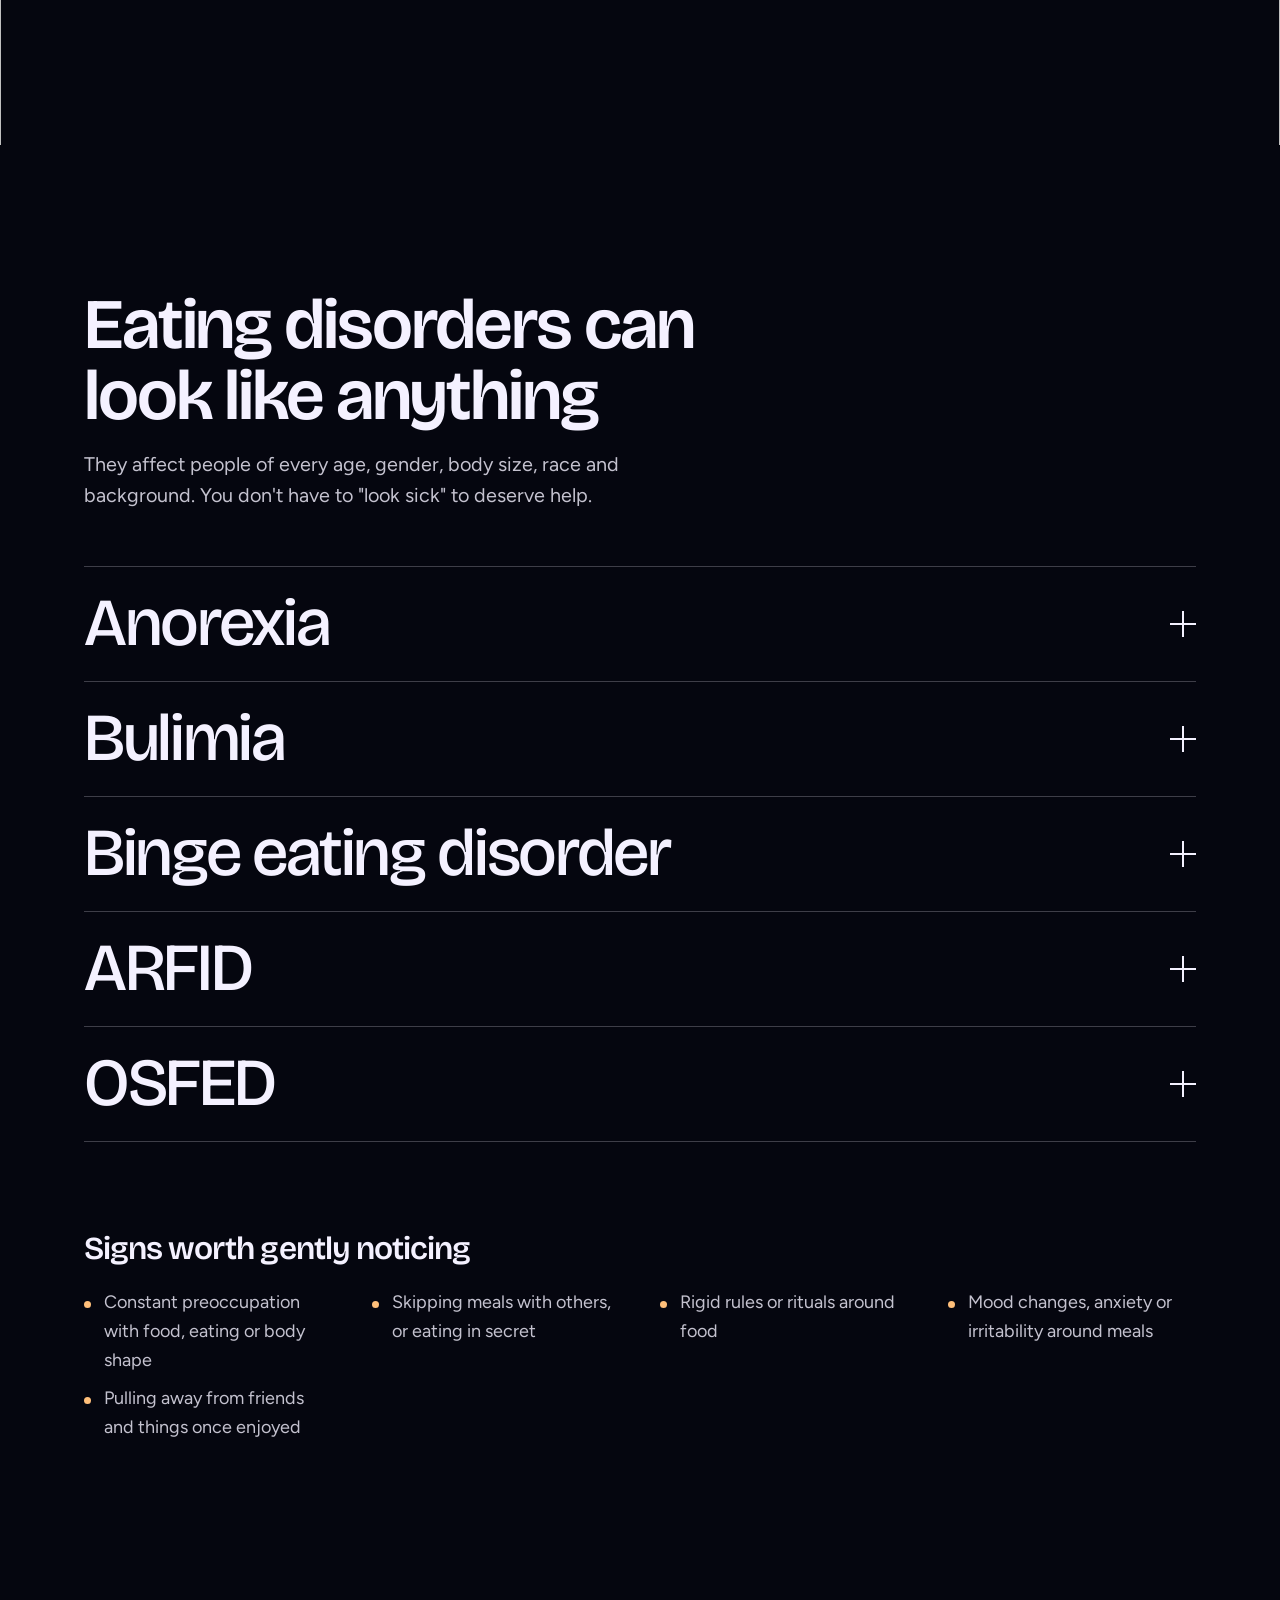
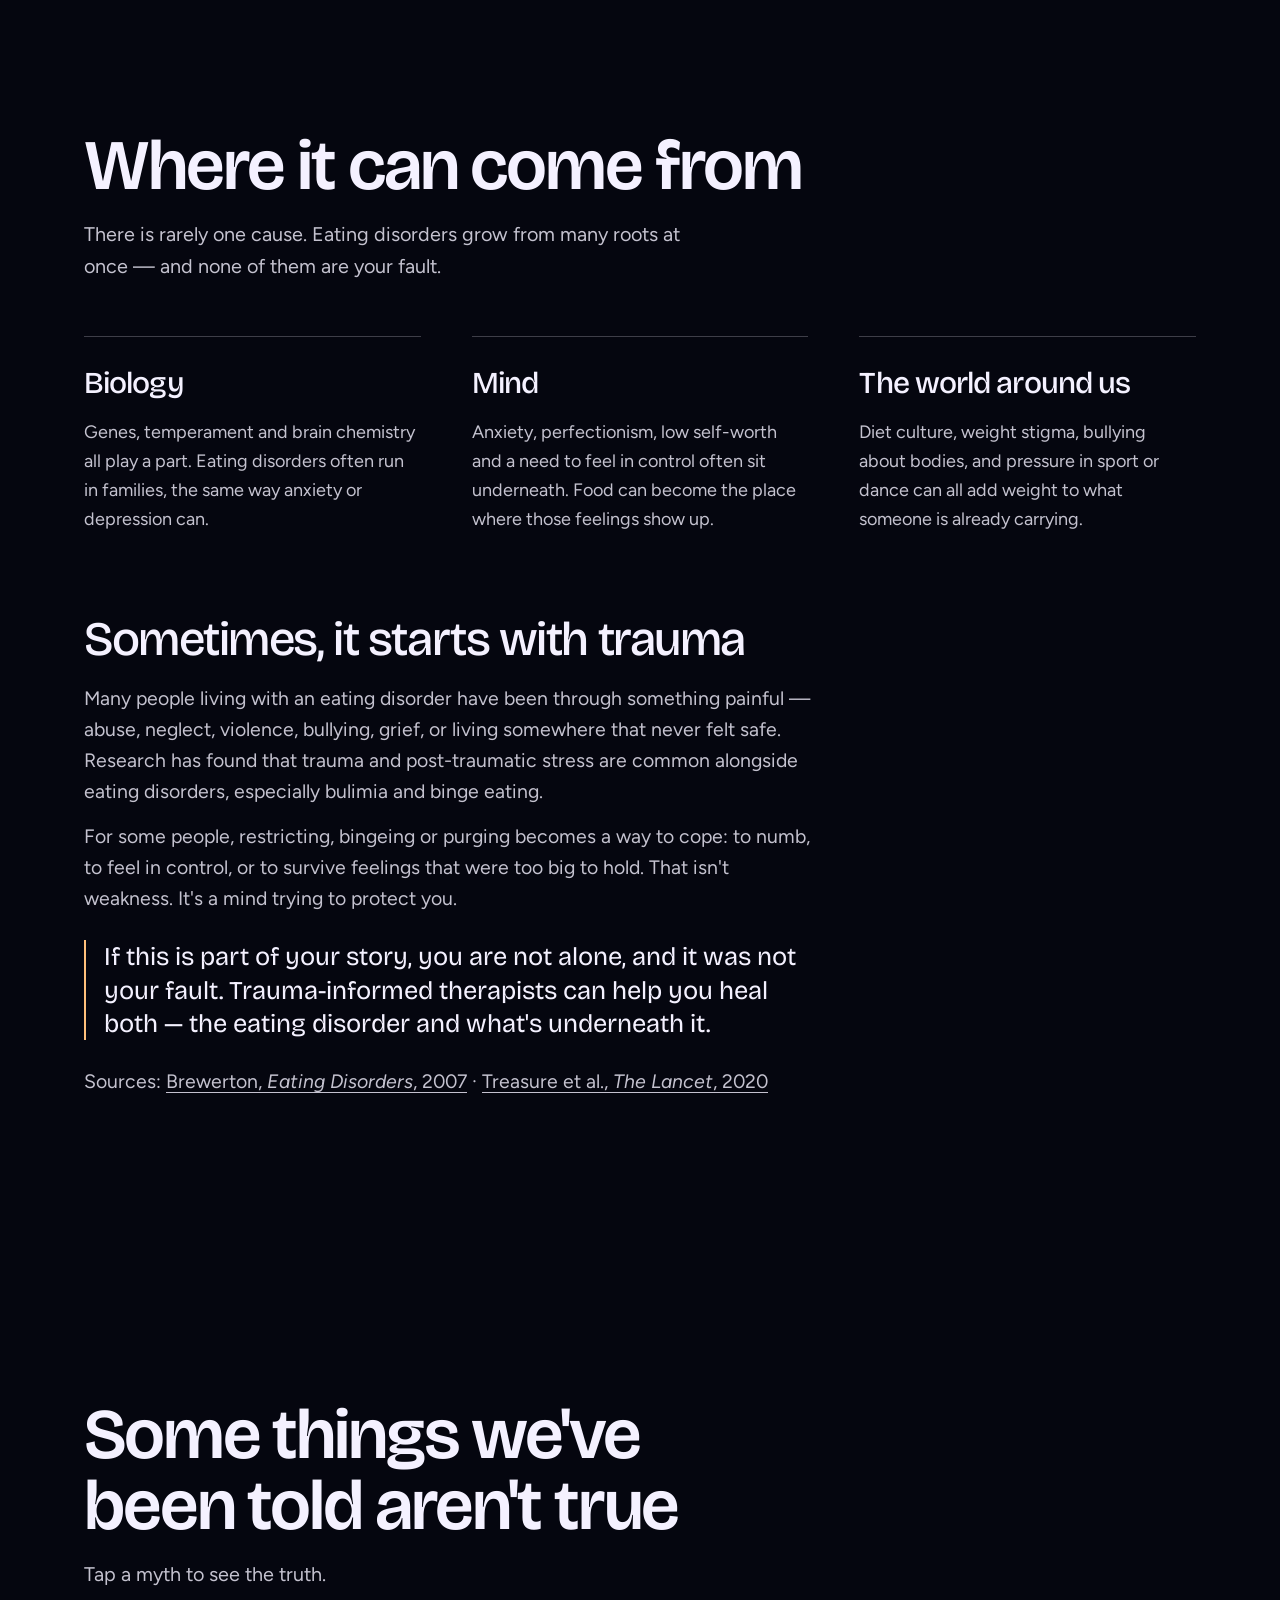
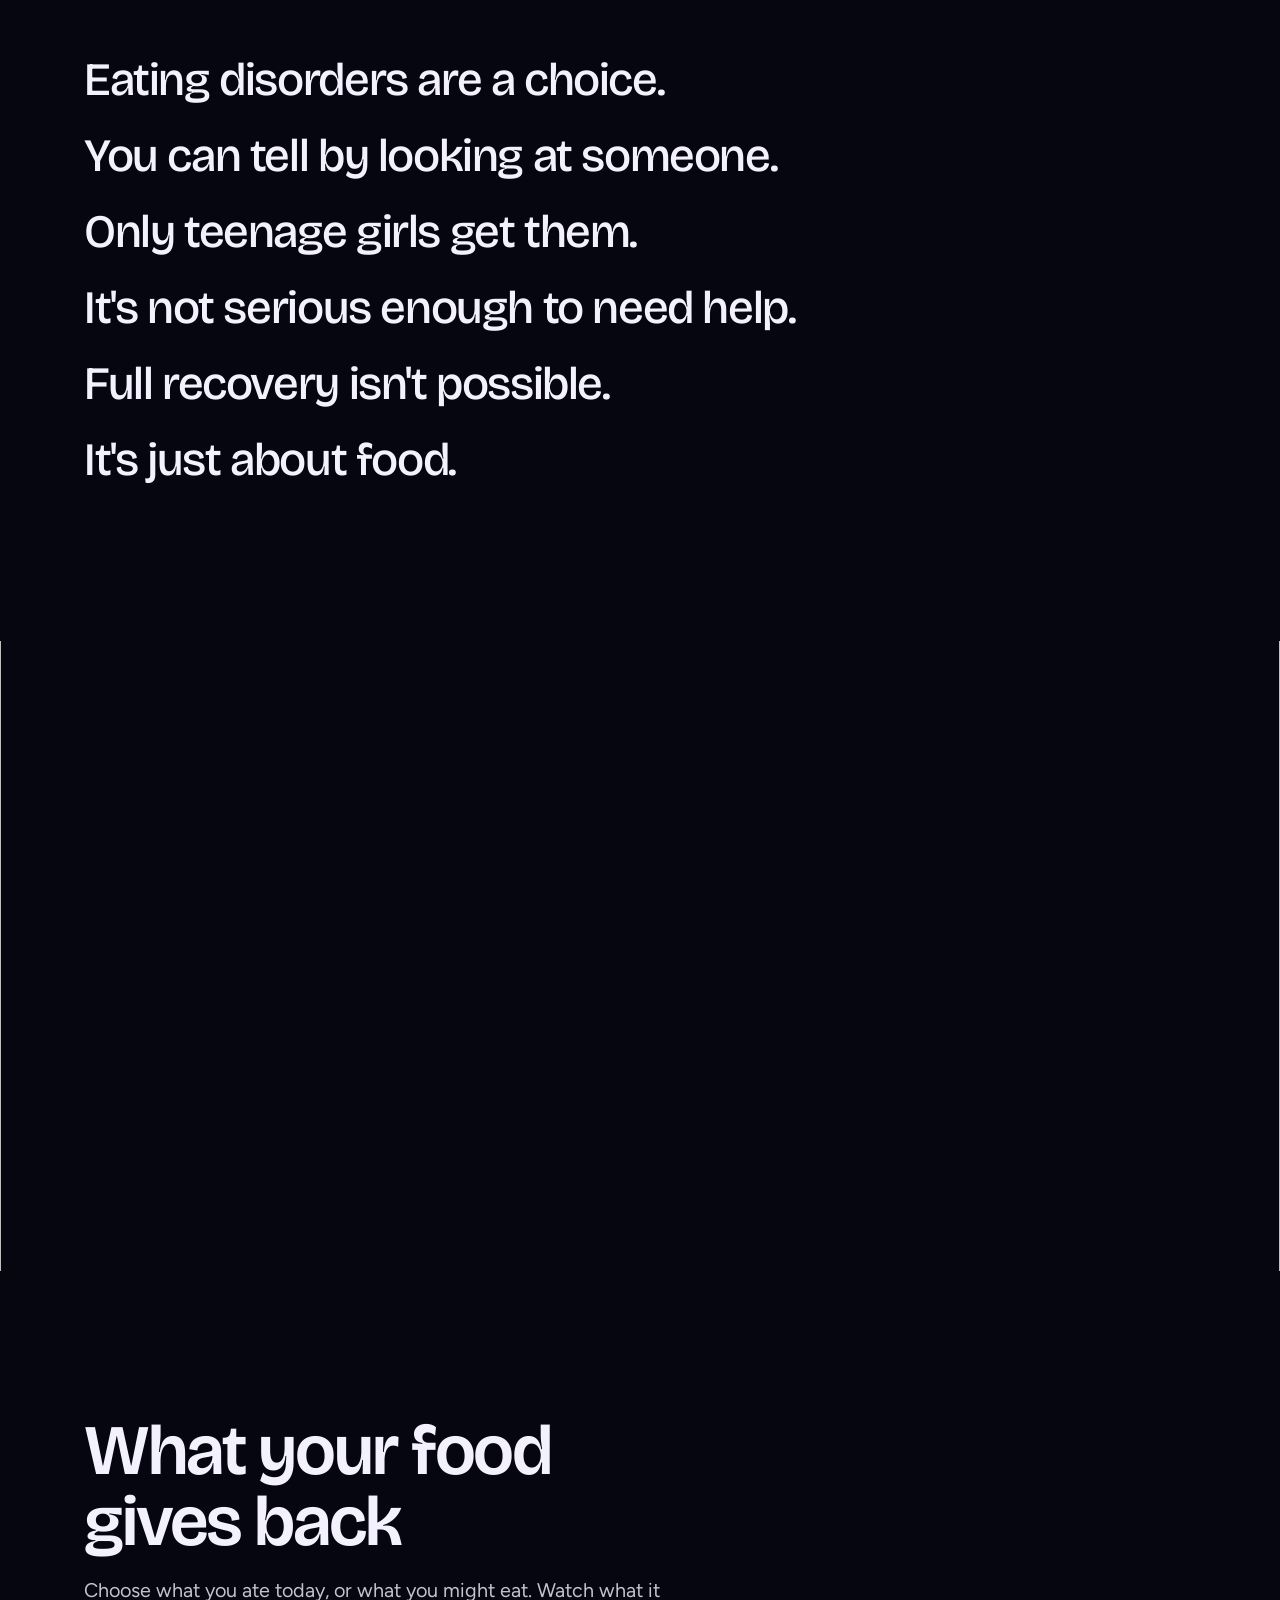
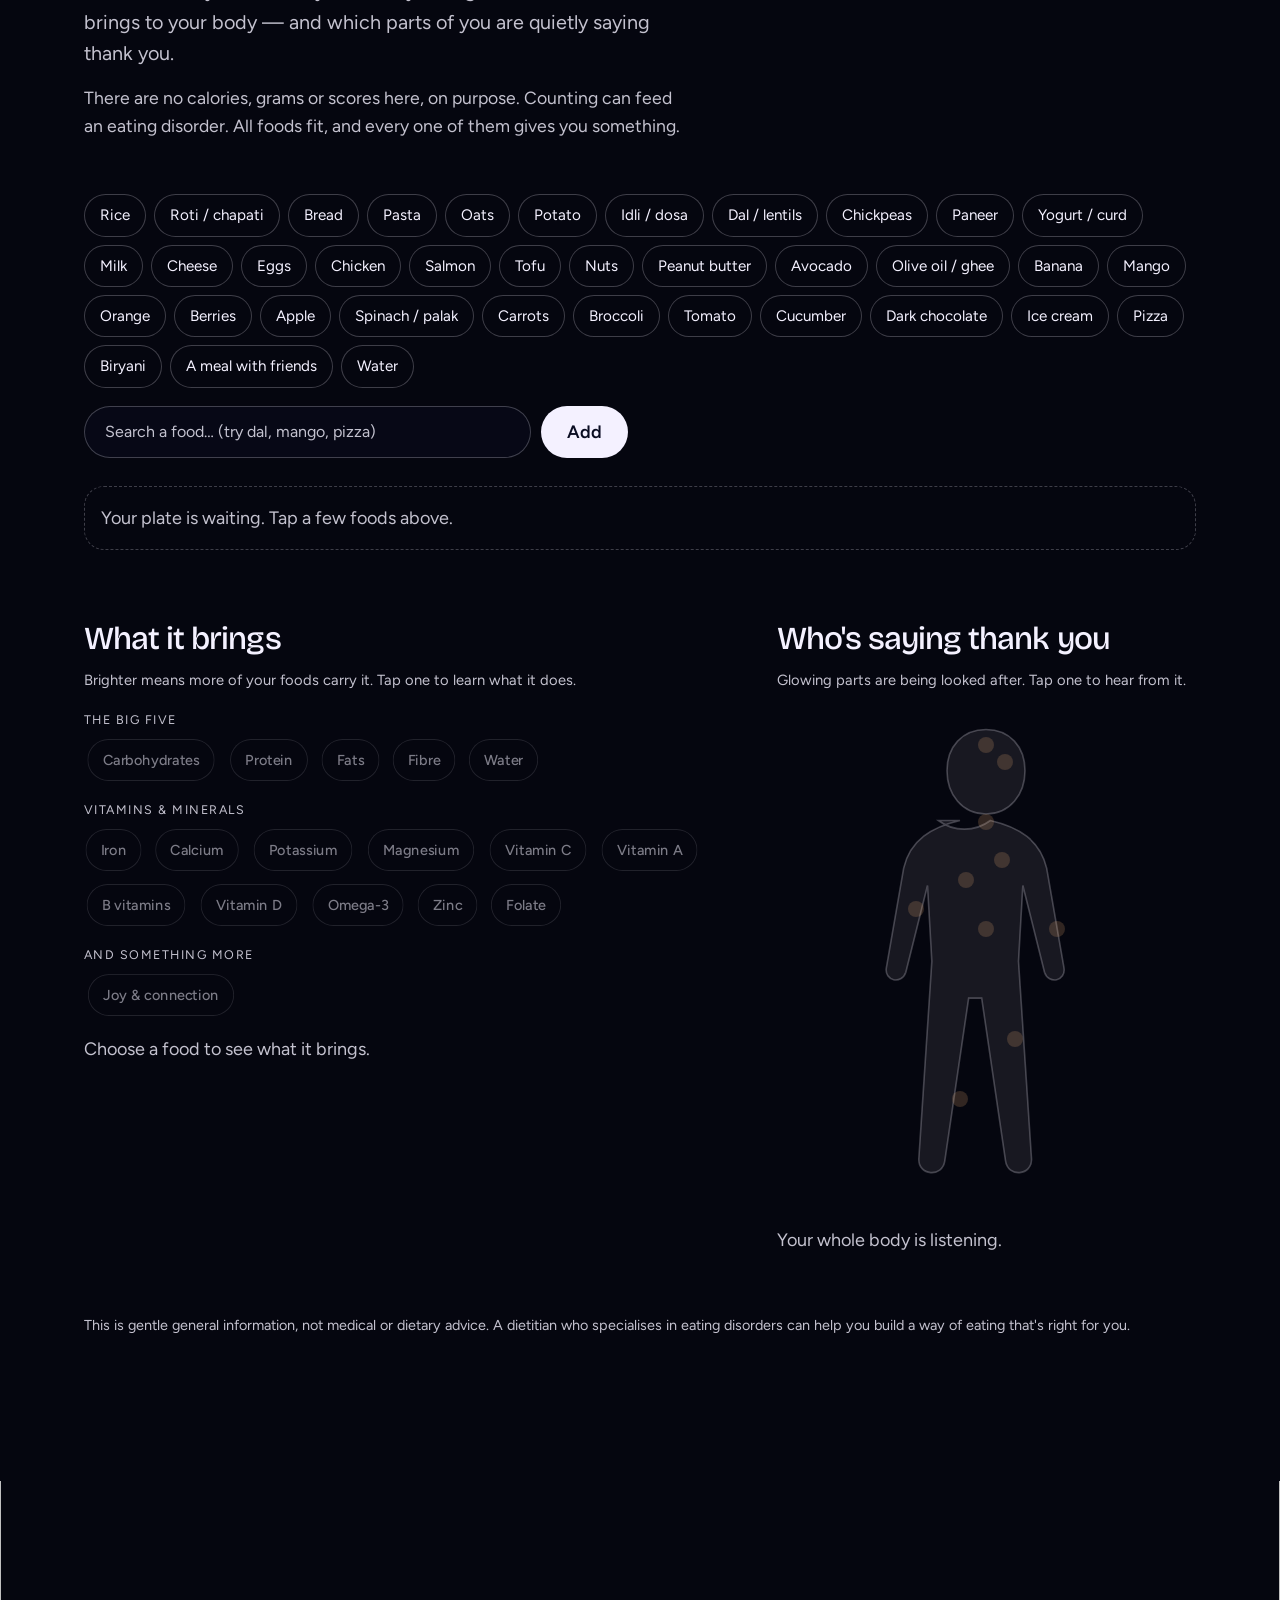
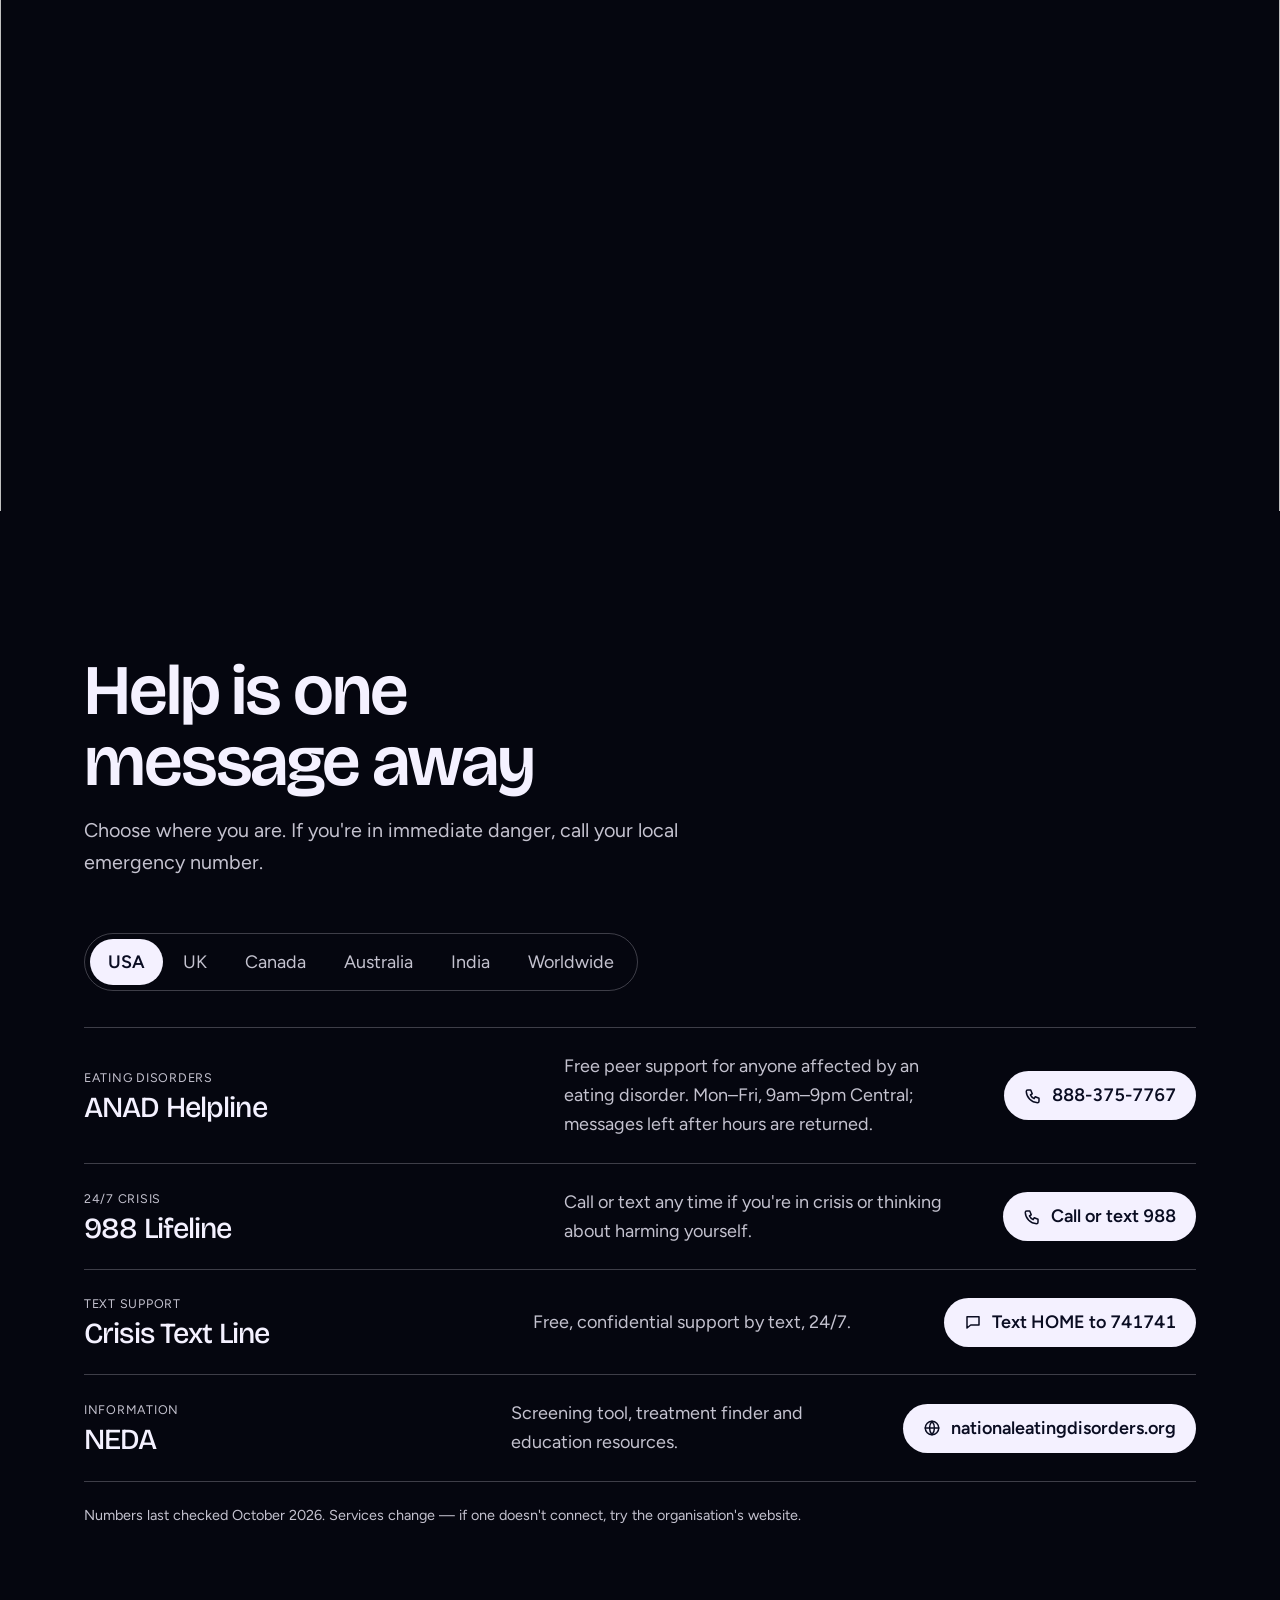
==== commit 63445700: "Sharper sky, GPU pond, urge surfing, distraction tools and fireflies - New 5472px Milky Way hero; re" ====
--- a/index.html
+++ b/index.html
@@ -9,7 +9,7 @@
   <link rel="preconnect" href="https://fonts.googleapis.com">
   <link rel="preconnect" href="https://fonts.gstatic.com" crossorigin>
   <link href="https://fonts.googleapis.com/css2?family=Bricolage+Grotesque:opsz,wght@12..96,300..700&family=Figtree:wght@400;500;600&display=swap" rel="stylesheet">
-  <link rel="stylesheet" href="style.css">
+  <link rel="stylesheet" href="style.css?v=6">
   <script>document.documentElement.classList.add("js", "loading");</script>
 </head>
 <body>
@@ -23,7 +23,7 @@
 
   <!-- The real sky: five photographs, crossfaded from midnight to morning as you scroll -->
   <div class="sky" aria-hidden="true">
-    <img class="sky-layer" data-photo="1548625361-58a9b86aa83b" alt="">
+    <img class="sky-layer" data-photo="1515705576963-95cad62945b6" alt="">
     <img class="sky-layer" data-photo="1457167789633-ff2233ef2b0a" alt="">
     <img class="sky-layer" data-photo="1534271057238-c2c170a76672" alt="">
     <img class="sky-layer" data-photo="1577337473192-fec17938c468" alt="">
@@ -42,11 +42,13 @@
       <button class="pill menu" id="menuBtn" aria-expanded="false" aria-controls="menu">Menu</button>
       <ul id="menu">
         <li><a href="#breathe">Breathe</a></li>
+        <li><a href="#surf">Urges</a></li>
+        <li><a href="#distract">Distract</a></li>
         <li><a href="#know">Understand</a></li>
         <li><a href="#nourish">Nourish</a></li>
         <li><a href="#help">Get help</a></li>
         <li><a href="#resources">Resources</a></li>
-        <li><a href="#support">Support someone</a></li>
+        <li><a href="#support">Support</a></li>
       </ul>
     </nav>
     <button class="pill" id="calmBtn" aria-pressed="false">Calm mode</button>
@@ -56,7 +58,7 @@
     <!-- Pinned intro: the full-screen night photo settles into a grid of morning -->
     <section class="intro" id="intro">
       <div class="mosaic" id="mosaic">
-        <figure class="tile t-hero" id="heroTile"><img data-photo="1548625361-58a9b86aa83b" alt="The Milky Way glowing above a dark mountain ridge"></figure>
+        <figure class="tile t-hero" id="heroTile"><img data-photo="1515705576963-95cad62945b6" alt="The Milky Way arching over dark mountains"></figure>
         <figure class="tile t-a"><img data-photo="1457167789633-ff2233ef2b0a" alt="Trees in silhouette as the sky turns blue before dawn"></figure>
         <figure class="tile t-b"><img data-photo="1503919483171-9ffc1debc390" alt="Small white flowers backlit by early sun"></figure>
         <figure class="tile t-c"><img data-photo="1497250681960-ef046c08a56e" alt="Bright green fern fronds"></figure>
@@ -68,7 +70,7 @@
         </div>
       </div>
 
-      <div class="hero-shot" id="heroShot" aria-hidden="true"><img data-photo="1548625361-58a9b86aa83b" alt=""></div>
+      <div class="hero-shot" id="heroShot" aria-hidden="true"><img data-photo="1515705576963-95cad62945b6" alt=""></div>
       <div class="hero-copy" id="heroCopy">
         <h1>You are not alone.</h1>
         <p>Eating disorders are serious, treatable illnesses — not choices, not vanity, not your fault. However dark it feels right now, morning comes.</p>
@@ -96,7 +98,7 @@
         <h3>Come back to the room with 5‑4‑3‑2‑1</h3>
         <p>Each time you notice something, touch the water. Let the ripple carry it away.</p>
         <div class="pond" id="pond">
-          <img data-photo="1507327160427-b29d8a92f971" data-w="1600" alt="" id="pondPhoto" crossorigin="anonymous">
+          <img data-photo="1533757879476-8f4a3cb1ae4b" data-w="2400" alt="" id="pondPhoto" crossorigin="anonymous">
           <canvas id="pondCanvas" aria-hidden="true"></canvas>
           <button class="pond-hit" id="pondHit" aria-describedby="pondPrompt">
             <span class="sr">Touch the water each time you notice something</span>
@@ -107,6 +109,80 @@
             <div class="pond-dots" id="pondDots" aria-hidden="true"></div>
           </div>
           <button class="pond-reset" id="pondReset" hidden>Begin again</button>
+        </div>
+      </div>
+    </section>
+
+    <section id="surf" class="chapter surf">
+      <div class="chapter-head reveal">
+        <h2>Ride the wave</h2>
+        <p>An urge to binge, restrict or purge can feel like it will last forever. It won't. Urges rise, peak and fall like waves — most pass within about 20 to 30 minutes if you don't act on them. You don't have to fight the wave. Just stay on the board.</p>
+      </div>
+      <div class="surf-stage reveal" id="surfStage">
+        <img data-photo="1565706444617-09c267f302c6" data-w="2400" alt="">
+        <canvas id="surfCanvas" aria-hidden="true"></canvas>
+        <div class="surf-top">
+          <p class="surf-time" id="surfTime" aria-live="off">00:00</p>
+          <p class="surf-msg" id="surfMsg" aria-live="polite">When an urge comes, press start. We'll ride it together.</p>
+        </div>
+        <div class="surf-controls">
+          <label class="surf-label" for="surfLevel">How strong is the urge right now? <b id="surfLevelOut">5</b> / 10</label>
+          <input type="range" id="surfLevel" min="0" max="10" step="1" value="5">
+          <div class="surf-buttons">
+            <button class="btn btn-solid" id="surfStart">Start riding the wave</button>
+            <button class="btn btn-line" id="surfLog" hidden>Log how strong it is</button>
+            <button class="btn btn-line" id="surfDone" hidden>The wave has passed</button>
+          </div>
+        </div>
+      </div>
+      <p class="surf-count" id="surfCount"></p>
+      <ol class="surf-steps reveal">
+        <li><b>Notice it.</b> Where do you feel the urge in your body — your chest, your throat, your hands?</li>
+        <li><b>Breathe into that place.</b> Slow breaths, longer out than in.</li>
+        <li><b>Rate it as it changes.</b> Watch your own wave rise, crest and fall.</li>
+        <li><b>Let it pass.</b> Every wave you ride makes the next one a little easier.</li>
+      </ol>
+      <p class="source reveal">Urge surfing comes from mindfulness-based relapse prevention developed by Alan Marlatt. Timings vary from person to person.</p>
+    </section>
+
+    <section id="distract" class="chapter distract">
+      <div class="chapter-head reveal">
+        <h2>Delay, distract, reach out</h2>
+        <p>Promise yourself just ten minutes before you decide anything. Then fill those minutes with something else. Most of the time, the urge gets quieter while you're busy living.</p>
+      </div>
+      <div class="ideas" id="ideas"></div>
+
+      <div class="companion reveal" id="companion">
+        <div class="comp-head">
+          <h3>Talk it through</h3>
+          <p>A gentle check-in. It's a simple script — not a person and not AI — so it can't misunderstand you or give bad advice.</p>
+        </div>
+        <div class="comp-log" id="compLog" aria-live="polite"></div>
+        <div class="comp-replies" id="compReplies"></div>
+      </div>
+    </section>
+
+    <section id="play" class="chapter play">
+      <div class="chapter-head reveal">
+        <h2>Play it out</h2>
+        <p>Shape-and-movement games keep your mind's eye busy, which leaves less room for craving images. In one study, playing a puzzle game for just three minutes lowered the strength of cravings — including for food — by about 14 points out of 100.</p>
+        <p class="source"><a href="https://doi.org/10.1016/j.addbeh.2015.07.020" target="_blank" rel="noopener">Skorka-Brown et al., <i>Addictive Behaviors</i>, 2015</a></p>
+      </div>
+      <div class="games">
+        <div class="lantern-game reveal" id="lanternGame">
+          <canvas id="lanternCanvas" aria-label="Lantern game: tap the lanterns to light them and set them free"></canvas>
+          <div class="lg-hud"><span id="lgScore">0 lanterns freed</span><span id="lgTime">3:00</span></div>
+          <div class="lg-start" id="lgStart">
+            <h3>Light the lanterns</h3>
+            <p>Lanterns drift up through the dark. Tap each one to light it and send it to the stars. Three minutes. They get quicker as you go.</p>
+            <button class="btn btn-solid" id="lgPlay">Play for 3 minutes</button>
+          </div>
+        </div>
+        <div class="bubbles reveal">
+          <h3>Pop it out</h3>
+          <p>For restless hands. Pop as fast or as slowly as you like.</p>
+          <div class="bubble-grid" id="bubbleGrid"></div>
+          <button class="btn btn-line" id="bubbleReset">Fresh sheet</button>
         </div>
       </div>
     </section>
@@ -229,6 +305,7 @@
             </svg>
             <div class="body-spots" id="bodySpots"></div>
           </div>
+          <canvas class="fireflies" id="fireflies" aria-hidden="true"></canvas>
           <p class="body-note" id="bodyNote">Your whole body is listening.</p>
         </div>
       </div>
@@ -297,7 +374,7 @@
       <section id="books" class="chapter books">
         <div class="chapter-head reveal">
           <h2>Books that have helped many</h2>
-          <p>Drag or scroll the shelf. Each one opens on Open Library, where you can find it free to borrow or in a bookshop near you.</p>
+          <p>Drag or scroll the shelf. Each book opens a page where you can learn more, borrow it or find it in a bookshop near you.</p>
         </div>
         <div class="shelf" id="shelf" data-lenis-prevent></div>
       </section>
@@ -363,8 +440,8 @@
   <script src="https://cdnjs.cloudflare.com/ajax/libs/gsap/3.12.5/gsap.min.js"></script>
   <script src="https://cdnjs.cloudflare.com/ajax/libs/gsap/3.12.5/ScrollTrigger.min.js"></script>
   <script src="https://unpkg.com/lenis@1.1.13/dist/lenis.min.js"></script>
-  <script src="shared/helplines.js"></script>
-  <script src="shared/resources.js"></script>
-  <script src="script.js"></script>
+  <script src="shared/helplines.js?v=6"></script>
+  <script src="shared/resources.js?v=6"></script>
+  <script src="script.js?v=6"></script>
 </body>
 </html>
--- a/style.css
+++ b/style.css
@@ -34,6 +34,7 @@
 :focus-visible { outline: 2px solid var(--sun); outline-offset: 4px; border-radius: 6px; }
 kbd { font: inherit; border: 1px solid var(--line); border-radius: 6px; padding: 0 .4em; }
 img { display: block; max-width: 100%; }
+[hidden] { display: none !important; }
 .sr { position: absolute; width: 1px; height: 1px; overflow: hidden; clip-path: inset(50%); }
 h1, h2, h3, .close-big { font-family: var(--display); font-weight: 600; letter-spacing: -.03em; text-wrap: balance; }
 
@@ -52,7 +53,7 @@
 
 /* ---------- the sky ---------- */
 .sky { position: fixed; inset: 0; z-index: -1; overflow: hidden; background: #05060f; }
-.sky-layer { position: absolute; inset: -4%; width: 108%; height: 108%; max-width: none; object-fit: cover; opacity: 0; will-change: transform, opacity; }
+.sky-layer { position: absolute; inset: -2%; width: 104%; height: 104%; max-width: none; object-fit: cover; opacity: 0; will-change: opacity; }
 .sky-layer:first-child { opacity: 1; }
 /* Vanta fog renders on black; screen blending drops the black so only the glowing mist shows */
 .mist { position: absolute; inset: 0; opacity: 0; mix-blend-mode: screen; pointer-events: none; }
@@ -126,7 +127,7 @@
 .t-cap { grid-area: cap; display: flex; align-items: center; padding: 0 clamp(4px, 1.5vw, 24px); }
 .t-cap p { font-family: var(--display); font-weight: 400; font-size: clamp(1.05rem, .8rem + 1vw, 1.6rem); line-height: 1.3; letter-spacing: -.01em; text-wrap: pretty; }
 .hero-shot { position: absolute; inset: 0; overflow: hidden; will-change: clip-path, opacity; }
-.hero-shot img { width: 100%; height: 100%; object-fit: cover; will-change: transform; transform-origin: 50% 60%; }
+.hero-shot img { width: 100%; height: 100%; object-fit: cover; transform-origin: 50% 60%; }
 .hero-shot::after { content: ""; position: absolute; inset: 0; background: linear-gradient(180deg, rgba(5, 6, 15, .2) 30%, rgba(5, 6, 15, .75)); }
 .hero-copy {
   position: absolute; left: var(--gutter); right: var(--gutter); bottom: clamp(36px, 9vh, 96px); max-width: 44rem;
@@ -378,13 +379,118 @@
 @keyframes pop { from { opacity: 0; transform: scale(.9); } }
 @keyframes thank { from { opacity: 1; transform: scale(1); } to { opacity: 0; transform: scale(2.6); } }
 
+/* ---------- pond fallback rings (no WebGL) ---------- */
+.pond .ring { position: absolute; z-index: 1; width: 20px; height: 20px; margin: -10px 0 0 -10px; border-radius: 50%; pointer-events: none;
+  box-shadow: 0 0 0 2px rgba(255, 255, 255, .7), inset 0 0 0 2px rgba(255, 255, 255, .35); animation: ring 1.8s var(--ease-out) forwards; }
+@keyframes ring { to { transform: scale(calc(14 * var(--s, 1))); opacity: 0; } }
+
+/* ---------- fireflies ---------- */
+.body-map { position: relative; }
+.nourish { overflow-x: clip; } /* fireflies may roam past the body map, never past the screen */
+.fireflies { position: absolute; inset: -30px; width: calc(100% + 60px); height: calc(100% + 60px); pointer-events: none; z-index: 2; mix-blend-mode: screen; }
+
+/* ---------- ride the wave ---------- */
+.surf-stage { position: relative; height: clamp(420px, 70vh, 640px); border-radius: 22px; overflow: hidden; color: #f6f3ff; box-shadow: 0 40px 80px -40px rgba(0, 0, 0, .7); }
+.surf-stage > img { position: absolute; inset: 0; width: 100%; height: 100%; object-fit: cover; }
+.surf-stage::before { content: ""; position: absolute; inset: 0; background: linear-gradient(180deg, rgba(4, 10, 25, .7), rgba(4, 10, 25, .15) 40%, rgba(4, 10, 25, .7)); }
+.surf-stage canvas { position: absolute; inset: 0; width: 100%; height: 100%; }
+.surf-top { position: absolute; z-index: 2; top: 22px; left: 26px; right: 26px; }
+.surf-time { font-family: var(--display); font-size: clamp(2.6rem, 1.6rem + 4vw, 4.6rem); line-height: 1; letter-spacing: -.03em; font-variant-numeric: tabular-nums; }
+.surf-msg { max-width: 34rem; margin-top: 8px; font-size: 1.08em; text-shadow: 0 1px 12px rgba(0, 0, 0, .5); min-height: 3em; }
+.surf-controls { position: absolute; z-index: 2; left: 26px; right: 26px; bottom: 22px; display: grid; gap: 10px; }
+.surf-label { font-size: .95rem; }
+.surf-controls input[type="range"] { width: min(100%, 460px); accent-color: #9fe3f0; height: 28px; }
+.surf-controls input.nudge { animation: nudge 1.2s var(--ease-out); }
+@keyframes nudge { 30% { transform: scale(1.04); filter: drop-shadow(0 0 10px #9fe3f0); } }
+.surf-buttons { display: flex; flex-wrap: wrap; gap: 10px; }
+.surf-stage .btn-solid { background: #f6f3ff; color: #0a0d22; }
+.surf-stage .btn-line { box-shadow: inset 0 0 0 1.5px #f6f3ff; color: #f6f3ff; }
+.surf-count { margin-top: 14px; color: var(--ink-soft); font-size: .95rem; min-height: 1.5em; }
+.surf-steps { list-style: none; counter-reset: s; display: grid; grid-template-columns: repeat(4, minmax(0, 1fr)); gap: 22px; margin: 34px 0 18px; }
+.surf-steps li { counter-increment: s; color: var(--ink-soft); border-top: 1px solid var(--line); padding-top: 16px; }
+.surf-steps li::before { content: counter(s); display: block; font-family: var(--display); font-size: 1.6rem; color: var(--ink); margin-bottom: 4px; }
+.surf-steps b { color: var(--ink); font-weight: 600; }
+
+/* ---------- delay & distract ---------- */
+.ideas { display: grid; grid-template-columns: repeat(auto-fill, minmax(260px, 1fr)); gap: 18px; margin-bottom: clamp(50px, 8vh, 80px); }
+.delay { grid-column: 1 / -1; display: flex; flex-wrap: wrap; align-items: center; justify-content: space-between; gap: 14px 24px; padding: 20px 24px; border-radius: 22px;
+  background: color-mix(in srgb, var(--paper) 55%, transparent); box-shadow: inset 0 0 0 1px var(--line); }
+.delay p { max-width: 40rem; }
+.idea { display: flex; flex-direction: column; border-radius: 22px; overflow: hidden; background: color-mix(in srgb, var(--paper) 60%, transparent); box-shadow: inset 0 0 0 1px var(--line);
+  transition: transform .35s var(--ease-out), box-shadow .3s ease; }
+.idea-pic { display: block; aspect-ratio: 4 / 3; overflow: hidden; background: color-mix(in srgb, var(--ink) 10%, transparent); }
+.idea-pic img { width: 100%; height: 100%; object-fit: cover; transition: transform .8s var(--ease-out); }
+.idea-body { display: flex; flex-direction: column; gap: 8px; padding: 18px 20px 20px; flex: 1; }
+.idea h3 { font-size: 1.25rem; font-weight: 500; }
+.idea p { color: var(--ink-soft); flex: 1; }
+.idea-actions { display: flex; flex-wrap: wrap; gap: 8px; margin-top: 4px; }
+.chip { display: inline-flex; align-items: center; min-height: 40px; padding: 8px 16px; border-radius: 999px; font-size: .92rem; font-weight: 600; text-decoration: none;
+  color: var(--ink); box-shadow: inset 0 0 0 1.5px var(--ink); transition: background-color .2s ease, color .2s ease, transform .16s var(--ease-out); }
+.chip:active { transform: scale(.97); }
+@media (hover: hover) and (pointer: fine) {
+  .idea:hover { transform: translateY(-4px); box-shadow: inset 0 0 0 1px var(--ink); }
+  .idea:hover .idea-pic img { transform: scale(1.05); }
+  .chip:hover { background: var(--ink); color: var(--paper); }
+}
+
+/* ---------- the scripted check-in ---------- */
+.companion { max-width: 46rem; border-radius: 26px; padding: 26px; background: color-mix(in srgb, var(--paper) 62%, transparent); box-shadow: inset 0 0 0 1px var(--line); }
+.comp-head h3 { font-size: clamp(1.5rem, 1.2rem + 1vw, 2rem); font-weight: 500; }
+.comp-head p { color: var(--ink-soft); font-size: .92rem; margin: 4px 0 18px; }
+.comp-log { display: flex; flex-direction: column; gap: 10px; max-height: 340px; overflow-y: auto; padding: 4px 2px 10px; }
+.msg { max-width: 85%; padding: 12px 16px; border-radius: 18px; line-height: 1.45; animation: pop .35s var(--ease-out); }
+.msg.bot { align-self: flex-start; background: color-mix(in srgb, var(--ink) 10%, transparent); border-bottom-left-radius: 6px; }
+.msg.me { align-self: flex-end; background: var(--ink); color: var(--paper); border-bottom-right-radius: 6px; }
+.msg.typing { letter-spacing: .2em; opacity: .7; }
+.comp-replies { display: flex; flex-wrap: wrap; gap: 8px; margin-top: 8px; }
+
+/* ---------- play it out ---------- */
+.games { display: grid; grid-template-columns: minmax(0, 1.5fr) minmax(0, 1fr); gap: clamp(20px, 3vw, 36px); align-items: start; }
+.lantern-game { position: relative; height: clamp(420px, 66vh, 600px); border-radius: 22px; overflow: hidden; color: #f6f3ff; touch-action: manipulation;
+  background: radial-gradient(ellipse at 50% 120%, #2b1d3f, #090b1f 60%, #04050f); box-shadow: 0 40px 80px -40px rgba(0, 0, 0, .7); }
+.lantern-game::before { content: ""; position: absolute; inset: 0; opacity: .7;
+  background-image: radial-gradient(1px 1px at 12% 18%, #fff, transparent), radial-gradient(1px 1px at 72% 12%, #fff, transparent), radial-gradient(1.5px 1.5px at 40% 30%, #fff, transparent),
+    radial-gradient(1px 1px at 88% 42%, #fff, transparent), radial-gradient(1px 1px at 22% 56%, #fff, transparent), radial-gradient(1.5px 1.5px at 60% 66%, #fff, transparent),
+    radial-gradient(1px 1px at 8% 80%, #fff, transparent), radial-gradient(1px 1px at 52% 8%, #fff, transparent), radial-gradient(1px 1px at 94% 76%, #fff, transparent); }
+.lantern-game canvas { position: absolute; inset: 0; width: 100%; height: 100%; cursor: pointer; }
+.lg-hud { position: absolute; z-index: 2; top: 16px; left: 18px; right: 18px; display: flex; justify-content: space-between; font-weight: 600; font-variant-numeric: tabular-nums; pointer-events: none; }
+.lg-start { position: absolute; z-index: 3; inset: 0; display: grid; place-content: center; justify-items: center; gap: 12px; padding: 24px; text-align: center; background: rgba(4, 5, 15, .55); }
+.lg-start[hidden] { display: none; }
+.lg-start h3 { font-family: var(--display); font-size: clamp(1.8rem, 1.2rem + 2vw, 2.6rem); font-weight: 500; }
+.lg-start p { max-width: 26rem; color: rgba(246, 243, 255, .85); }
+.lg-start .btn-solid { background: #f6f3ff; color: #0a0d22; }
+.lg-start .btn-line { box-shadow: inset 0 0 0 1.5px #f6f3ff; color: #f6f3ff; }
+.lg-again { display: flex; flex-wrap: wrap; gap: 10px; justify-content: center; }
+.bubbles h3 { font-size: clamp(1.4rem, 1.2rem + 1vw, 1.9rem); font-weight: 500; }
+.bubbles > p { color: var(--ink-soft); margin: 4px 0 16px; }
+.bubble-grid { display: grid; grid-template-columns: repeat(6, 1fr); gap: 8px; padding: 14px; border-radius: 20px; background: color-mix(in srgb, var(--paper) 55%, transparent); box-shadow: inset 0 0 0 1px var(--line); margin-bottom: 14px; }
+.bubble { aspect-ratio: 1; border-radius: 50%; cursor: pointer;
+  background: radial-gradient(circle at 32% 28%, rgba(255, 255, 255, .95), rgba(255, 255, 255, .25) 30%, rgba(190, 220, 255, .18) 62%, rgba(140, 170, 220, .32));
+  box-shadow: inset 0 -3px 6px rgba(0, 0, 0, .12), 0 3px 6px -2px rgba(0, 0, 0, .25);
+  animation: refill .4s var(--ease-out) both; animation-delay: calc(var(--i) * 12ms); transition: transform .12s var(--ease-out); }
+.bubble:active { transform: scale(.9); }
+.bubble.popped { background: radial-gradient(circle at 50% 50%, rgba(255, 255, 255, .08), rgba(255, 255, 255, .02)); box-shadow: inset 0 2px 4px rgba(0, 0, 0, .2); transform: scale(.82); animation: popped .25s var(--ease-out); cursor: default; }
+@keyframes popped { 0% { transform: scale(1.12); } 100% { transform: scale(.82); } }
+@keyframes refill { from { transform: scale(.4); opacity: 0; } }
 /* ---------- calm mode: photographs still change with the time of day, nothing moves ---------- */
 .calm *, .calm *::before, .calm *::after { animation: none !important; transition-property: color, background-color, opacity, border-color, filter !important; }
 .calm.js .reveal { opacity: 1; transform: none; }
 
 /* ---------- small screens ---------- */
+@media (max-width: 1100px) {
+  .menu { display: inline-block; }
+}
+@media (max-width: 1100px) {
+  .bar ul {
+    position: absolute; top: 100%; left: var(--gutter); right: var(--gutter); flex-direction: column; gap: 4px; padding: 12px;
+    border-radius: 20px; background: var(--paper); border: 1px solid var(--line);
+    opacity: 0; transform: translateY(-6px) scale(.98); transform-origin: top right; pointer-events: none;
+    transition: opacity .2s var(--ease-out), transform .2s var(--ease-out);
+  }
+  .bar ul a { display: block; padding: 10px 12px; color: var(--ink); }
+  .bar ul.open { opacity: 1; transform: none; pointer-events: auto; }
+}
 @media (max-width: 820px) {
-  .menu { display: inline-block; }
   .bar { gap: 8px; padding-block: 12px; }
   .bar ul {
     position: absolute; top: 100%; left: var(--gutter); right: var(--gutter); flex-direction: column; gap: 4px; padding: 12px;
@@ -410,4 +516,7 @@
   .paper .topic { grid-row: auto; font-size: .95rem; color: var(--ink-soft); }
   .res-nav { top: 62px; }
   .pond { aspect-ratio: 3 / 4; }
-}
+  .surf-steps { grid-template-columns: 1fr 1fr; }
+  .games { grid-template-columns: 1fr; }
+  .surf-stage { height: clamp(520px, 80vh, 680px); }
+}
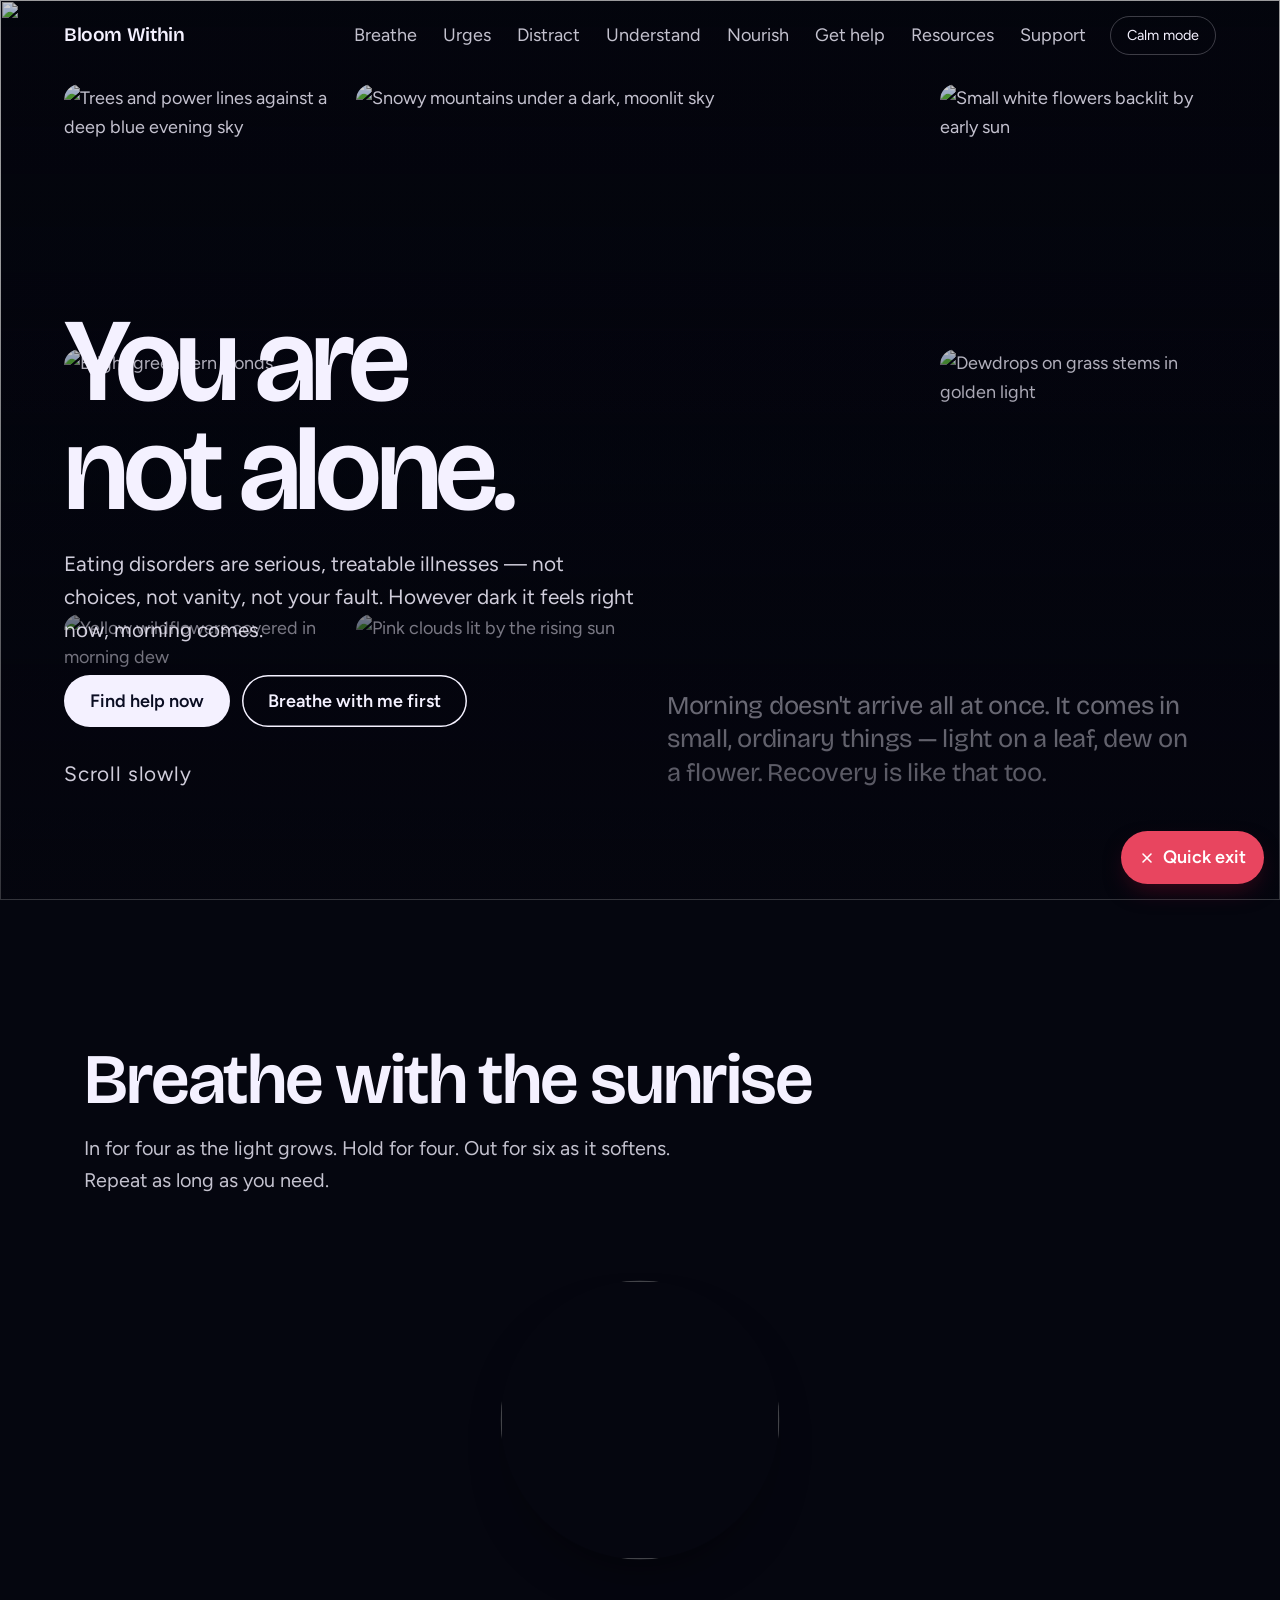
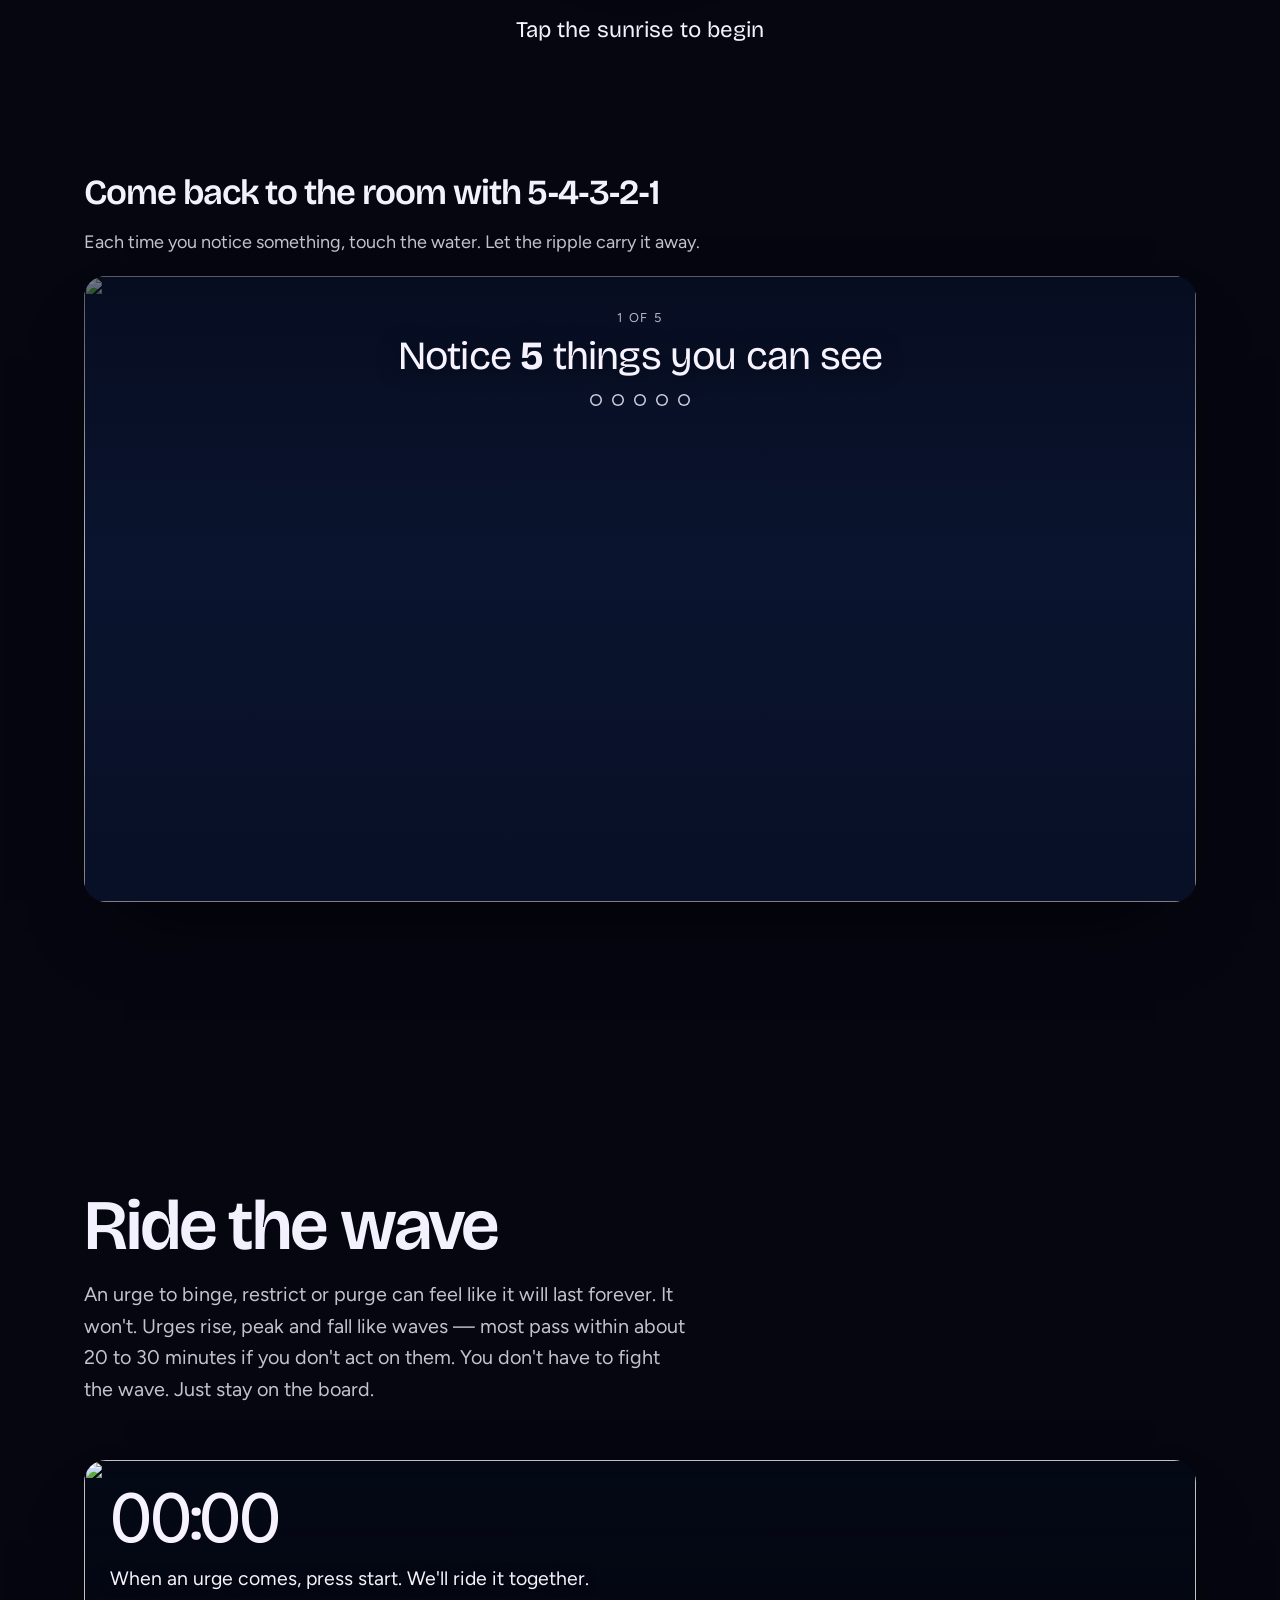
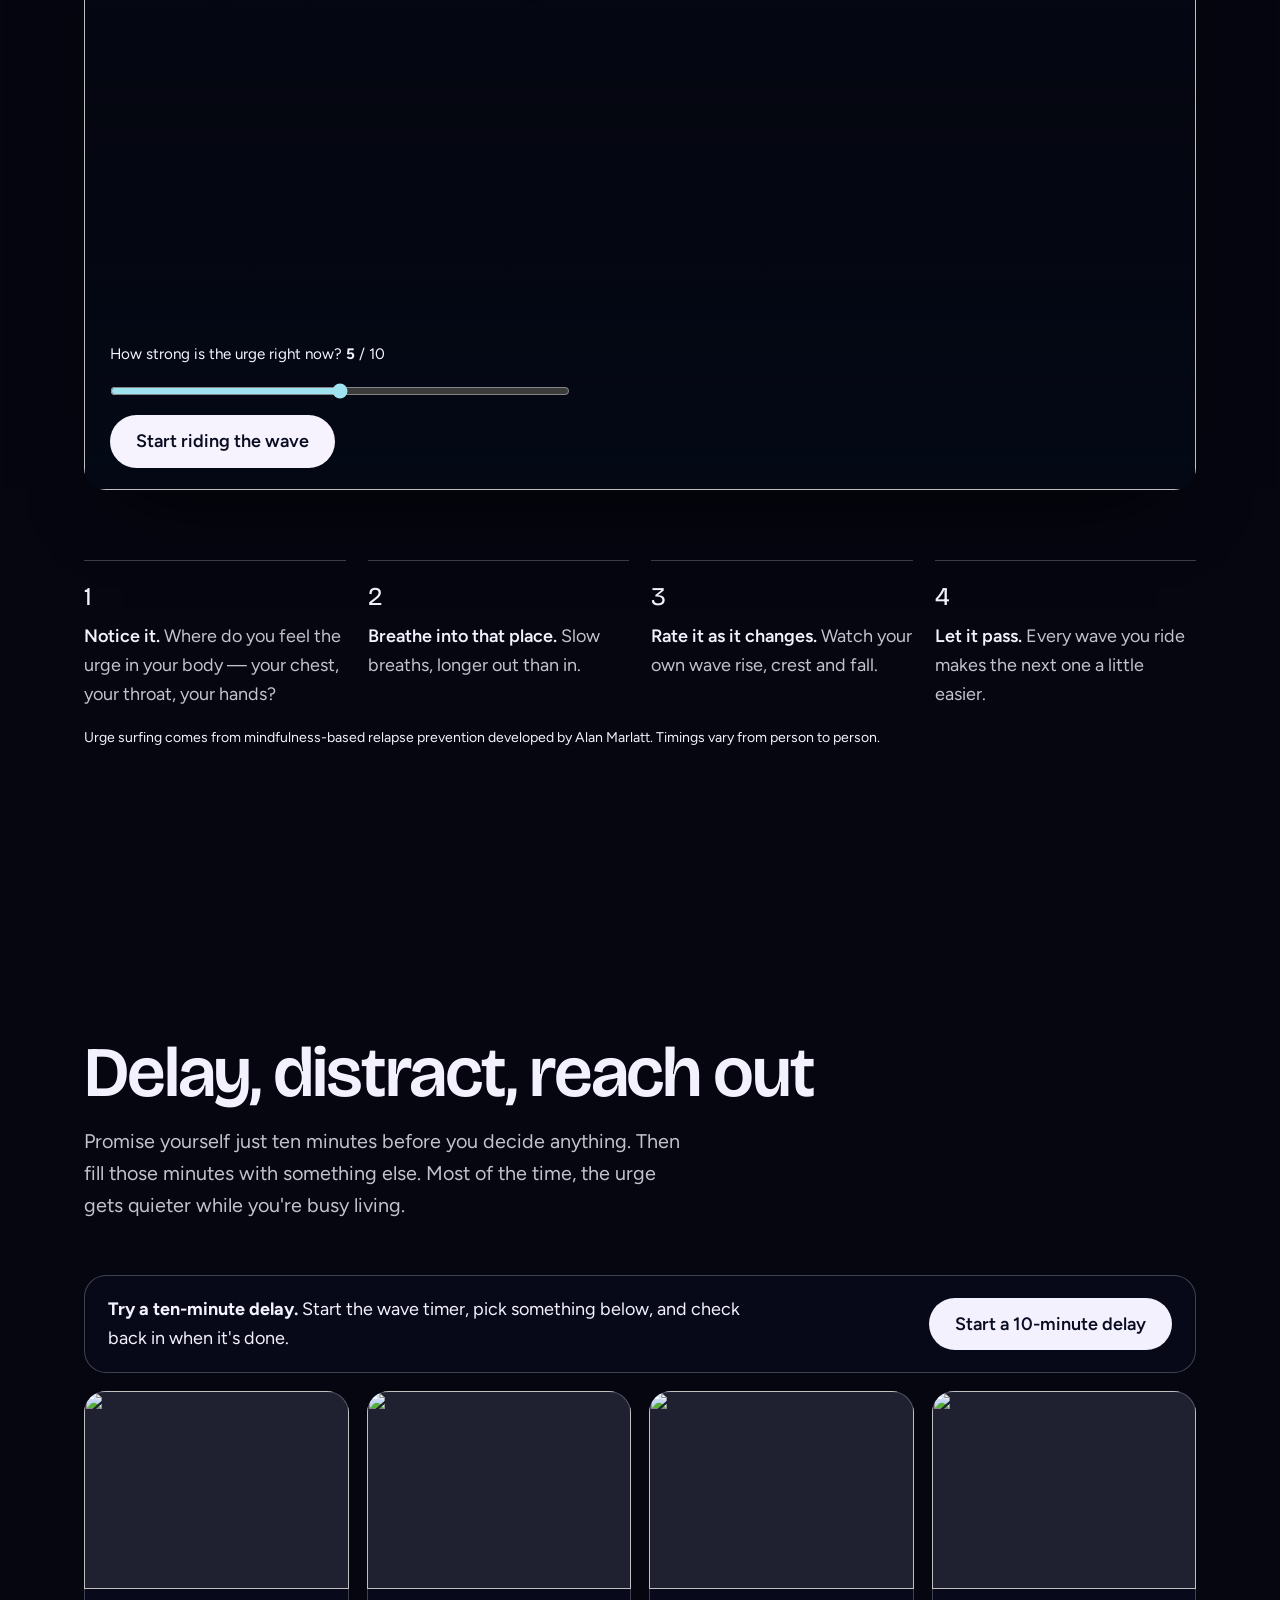
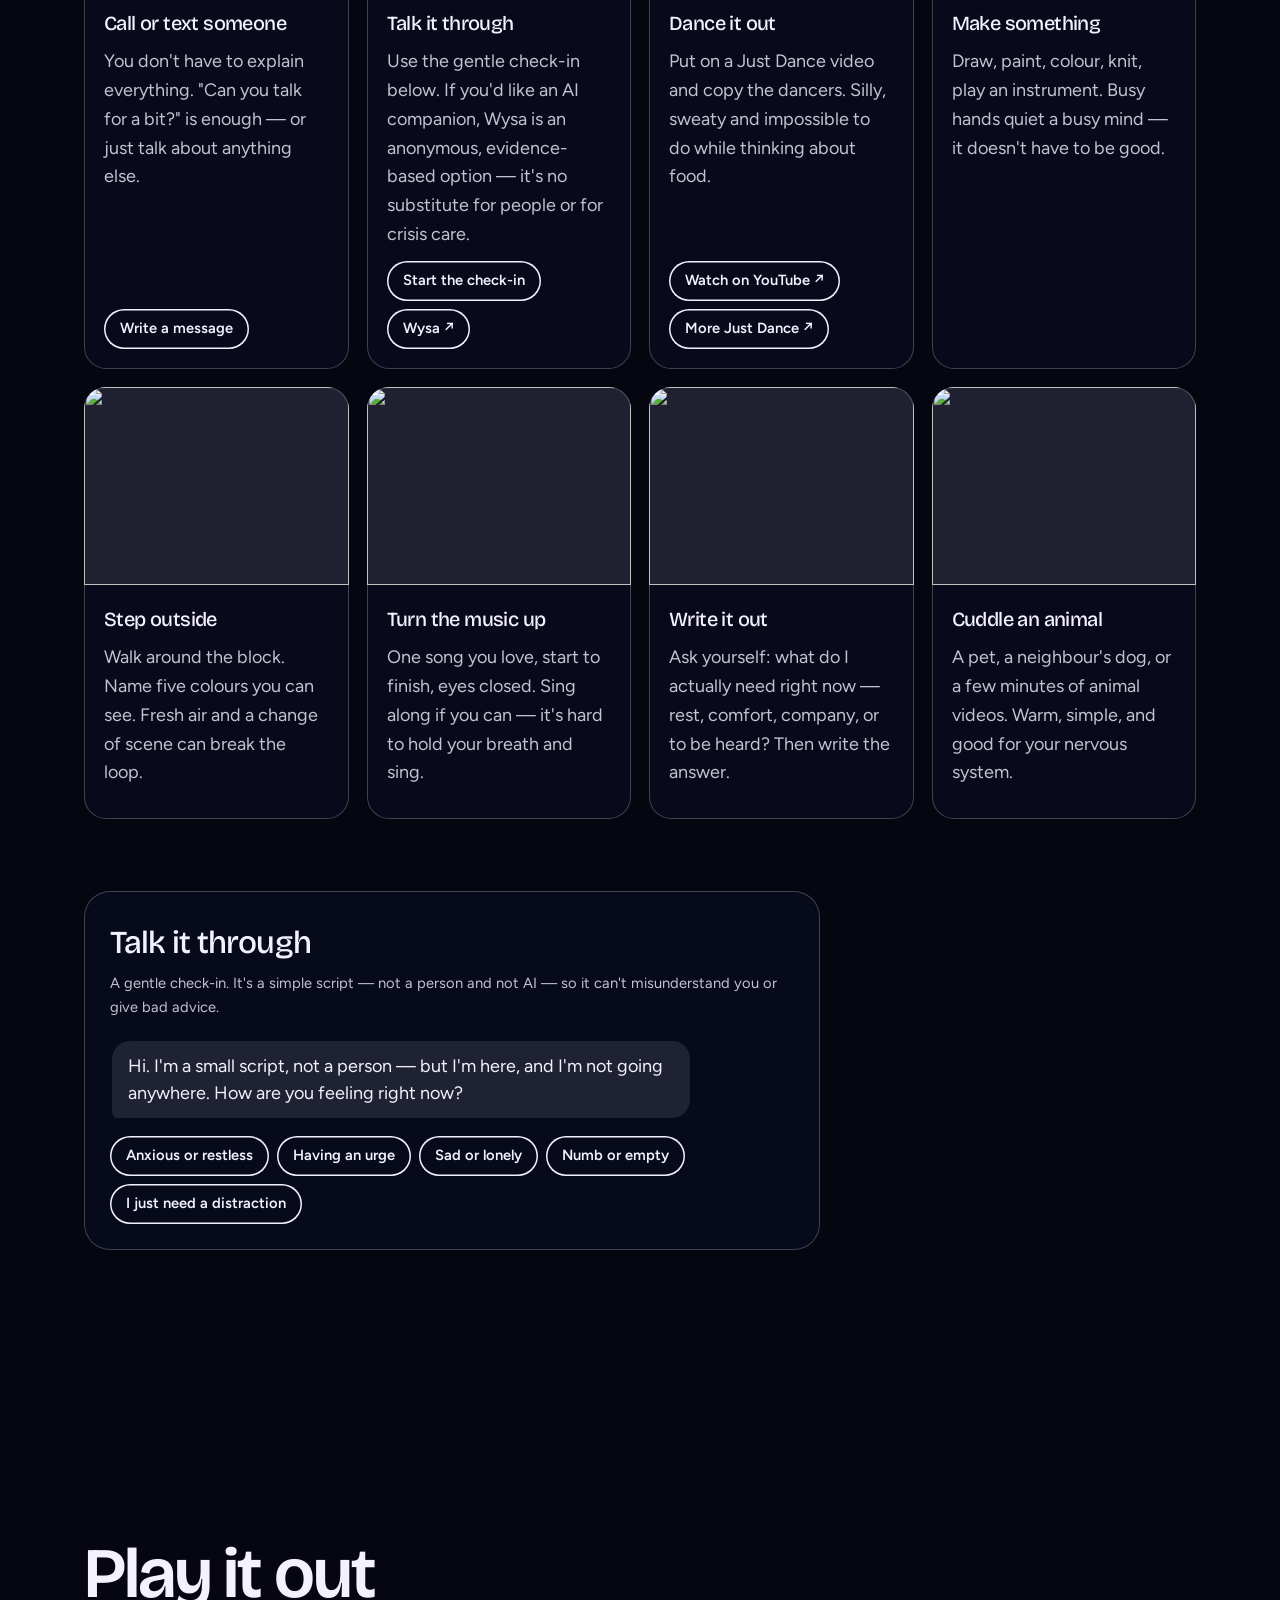
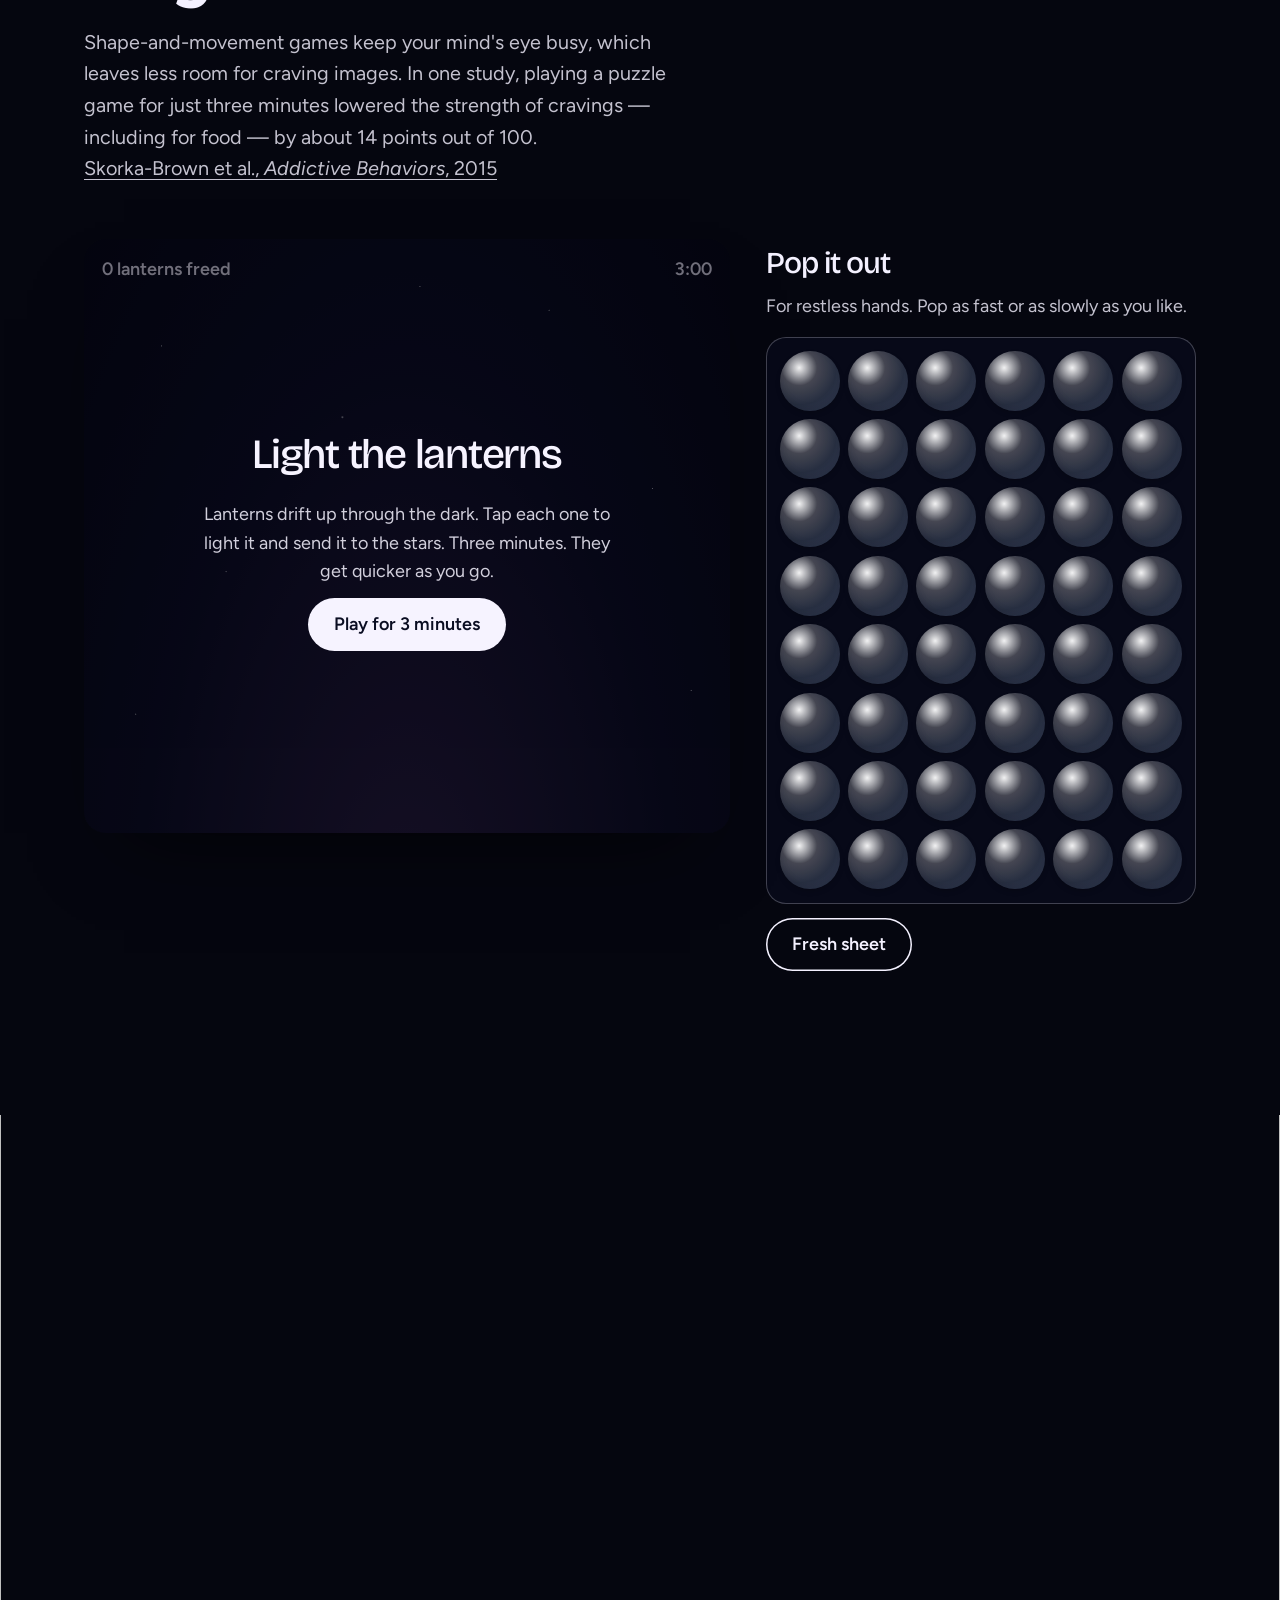
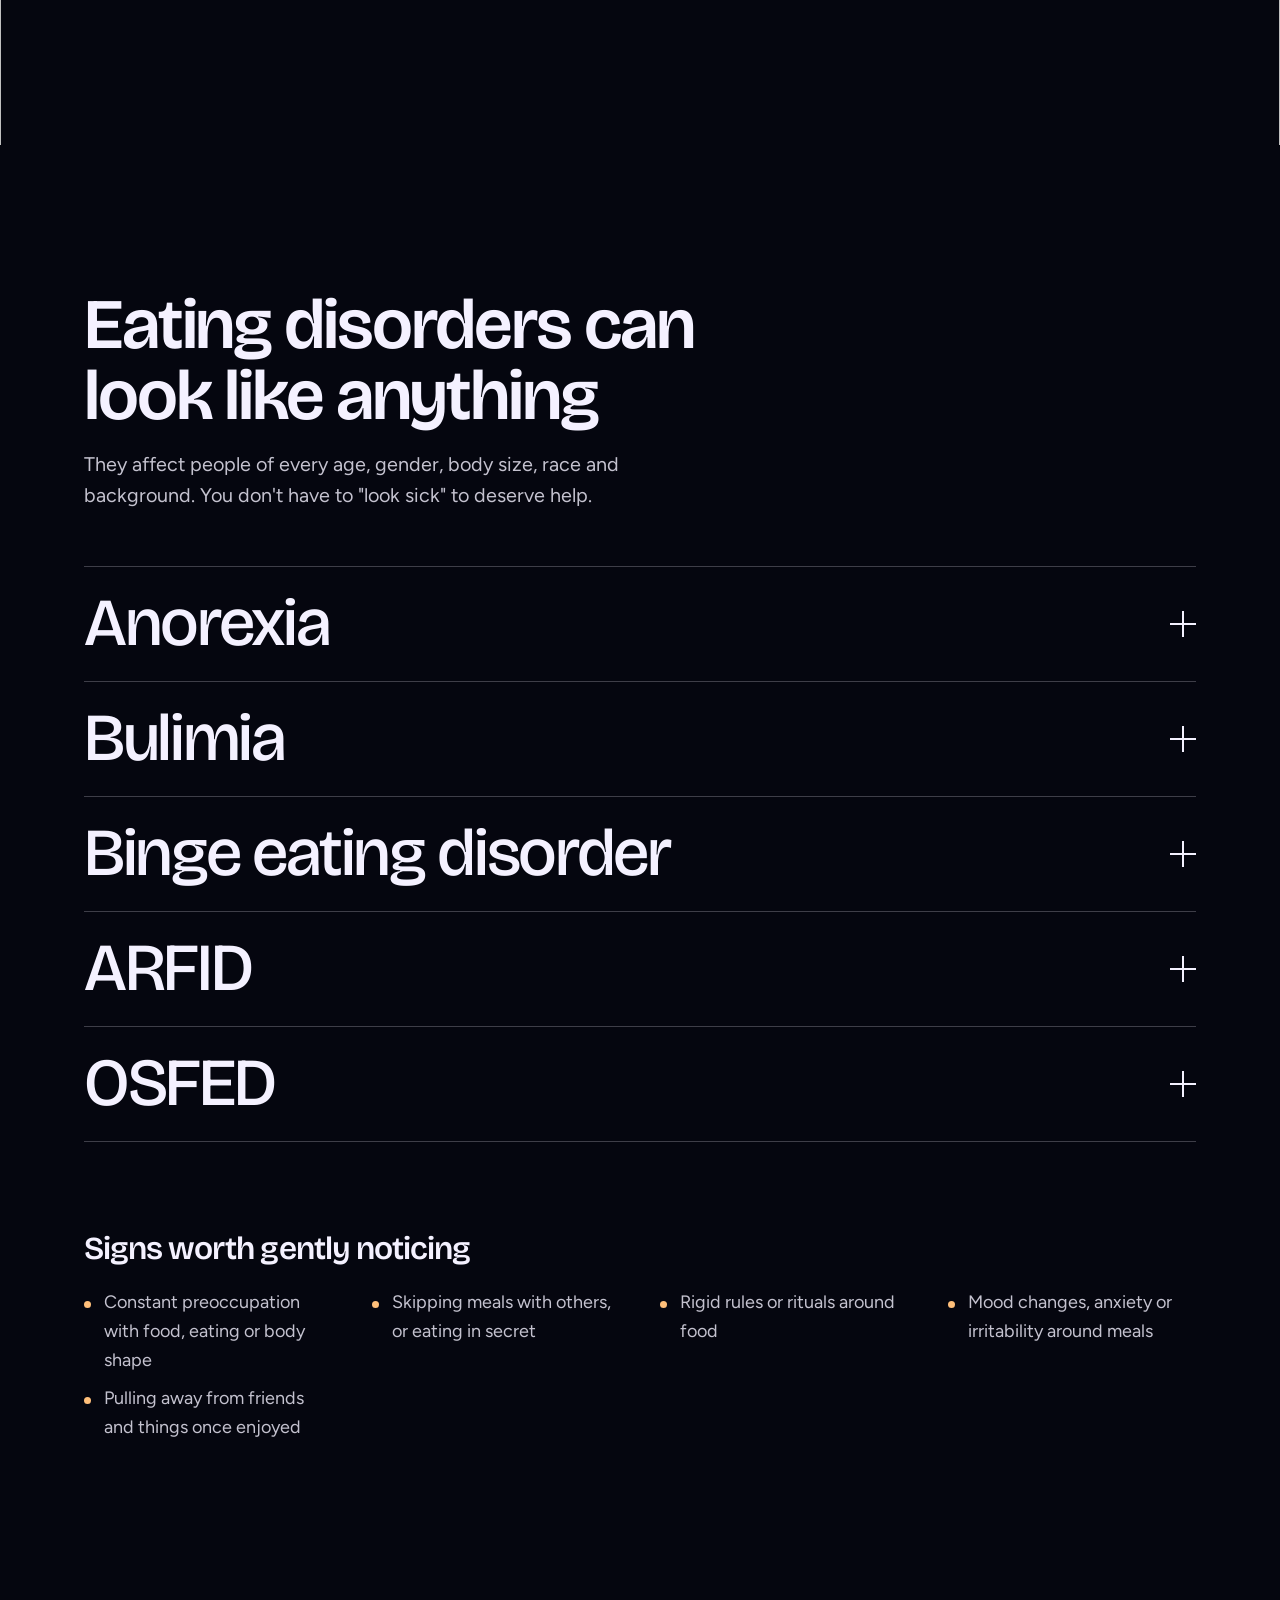
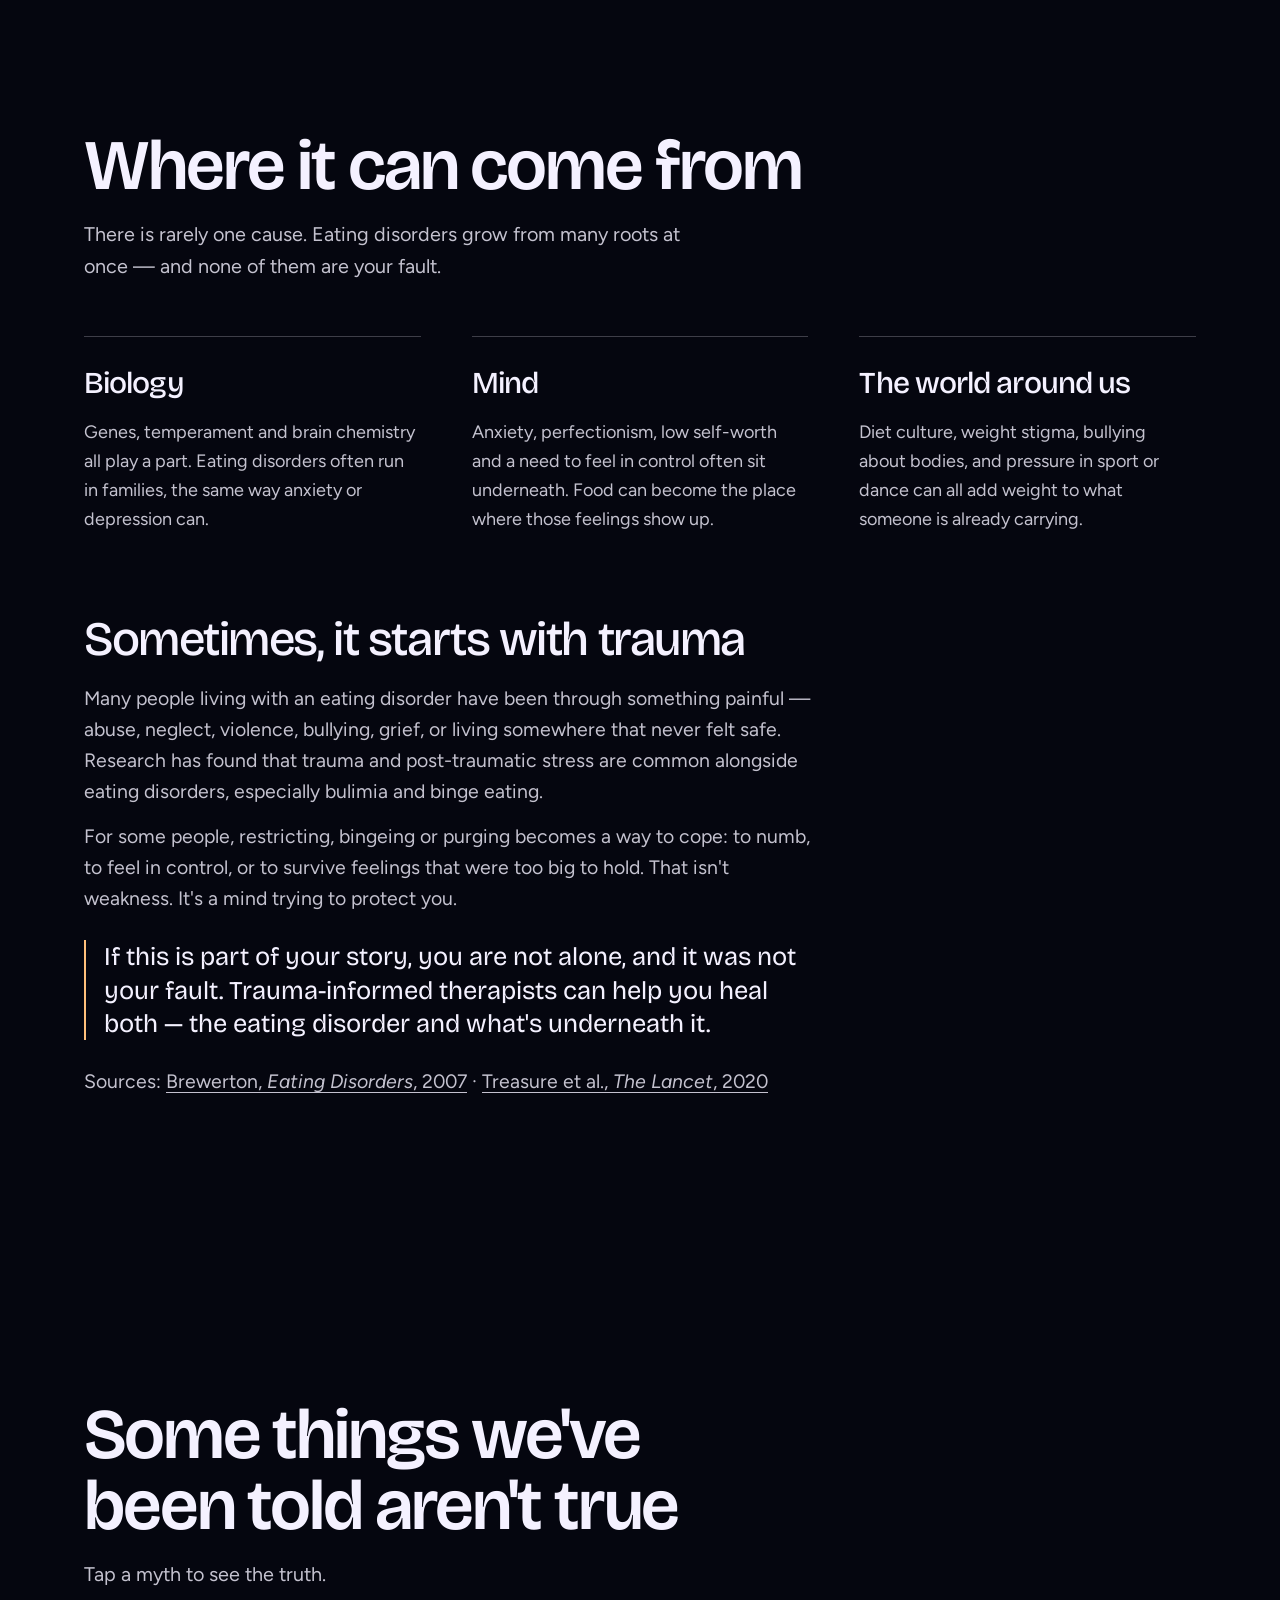
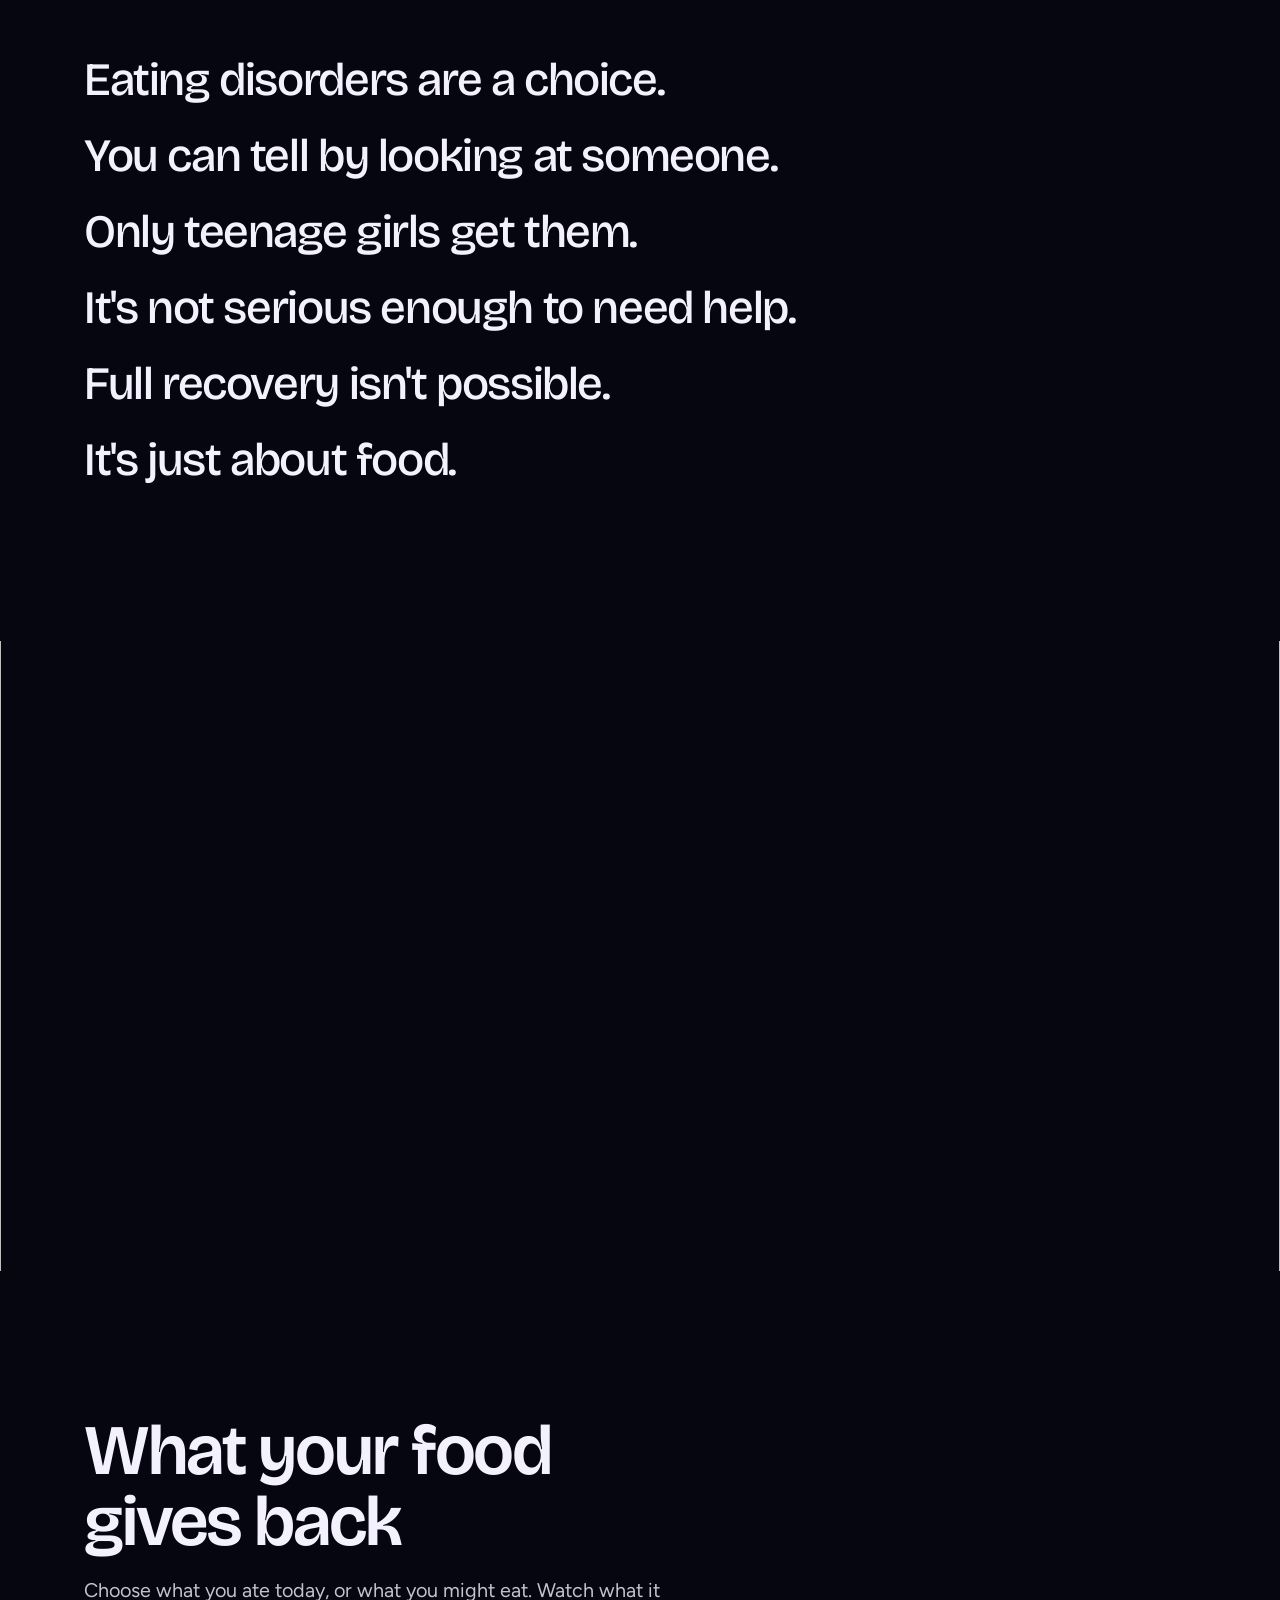
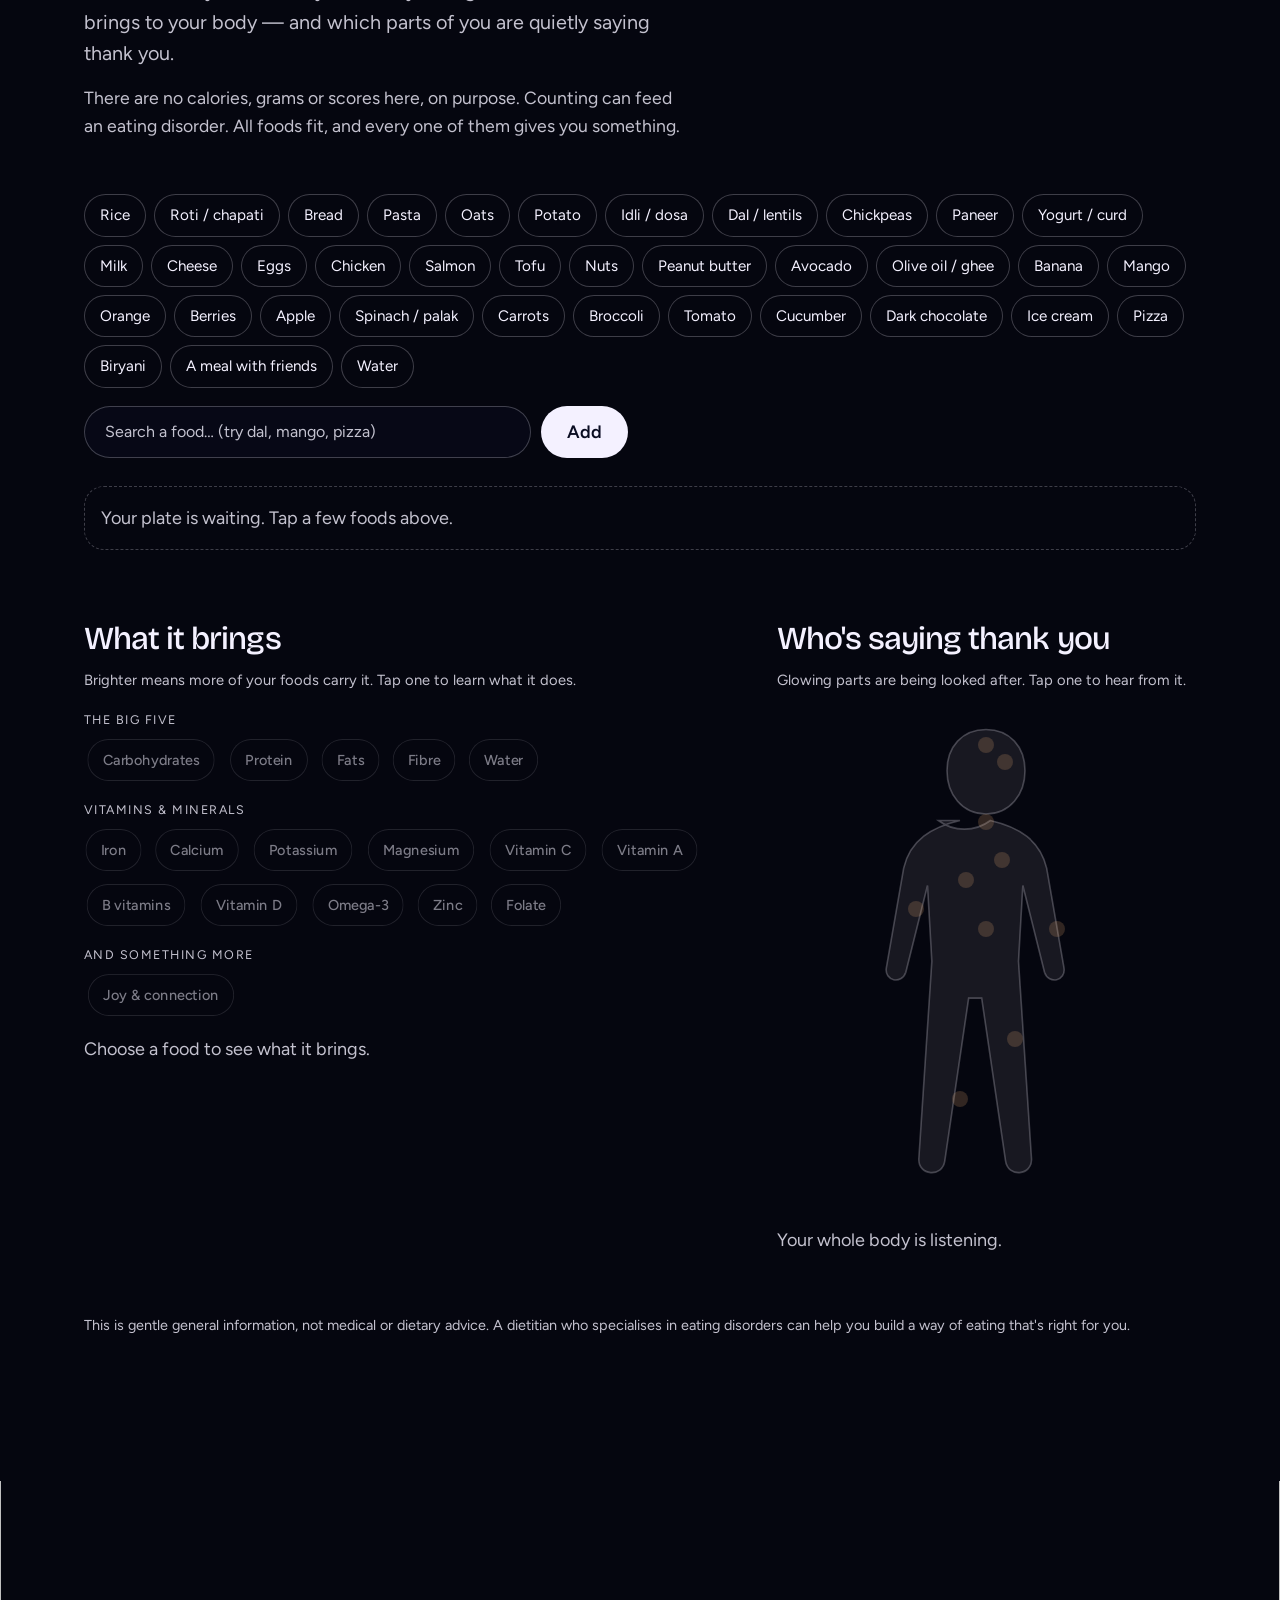
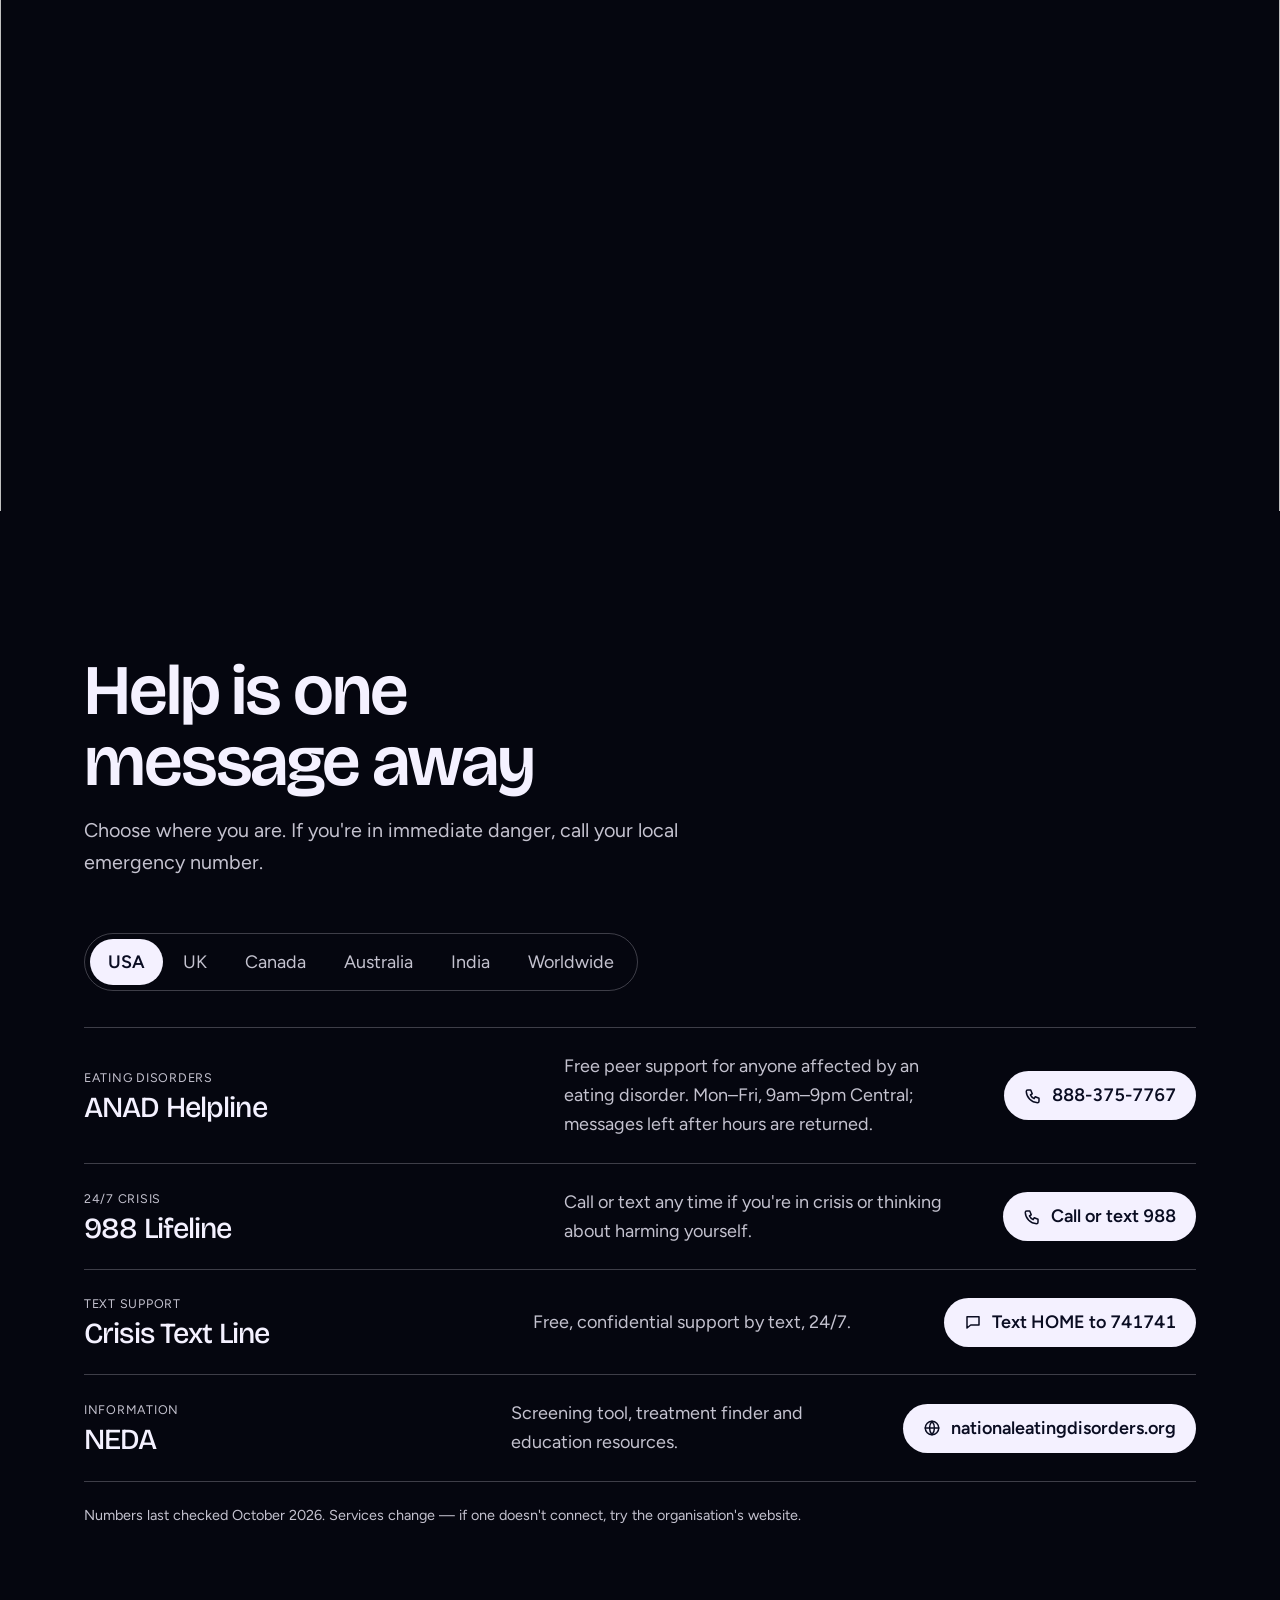
==== commit 2bc723e4: "Use your chosen sky photos for night to morning Moonlit snowy mountains (5637px original) for the he" ====
--- a/index.html
+++ b/index.html
@@ -9,7 +9,7 @@
   <link rel="preconnect" href="https://fonts.googleapis.com">
   <link rel="preconnect" href="https://fonts.gstatic.com" crossorigin>
   <link href="https://fonts.googleapis.com/css2?family=Bricolage+Grotesque:opsz,wght@12..96,300..700&family=Figtree:wght@400;500;600&display=swap" rel="stylesheet">
-  <link rel="stylesheet" href="style.css?v=6">
+  <link rel="stylesheet" href="style.css?v=7">
   <script>document.documentElement.classList.add("js", "loading");</script>
 </head>
 <body>
@@ -23,9 +23,10 @@
 
   <!-- The real sky: five photographs, crossfaded from midnight to morning as you scroll -->
   <div class="sky" aria-hidden="true">
-    <img class="sky-layer" data-photo="1515705576963-95cad62945b6" alt="">
-    <img class="sky-layer" data-photo="1457167789633-ff2233ef2b0a" alt="">
-    <img class="sky-layer" data-photo="1534271057238-c2c170a76672" alt="">
+    <img class="sky-layer" data-photo="1770669252538-234aa444da99" alt="">
+    <img class="sky-layer" data-photo="1695591377247-ec10e846c501" alt="">
+    <img class="sky-layer" data-local="images/orange-storm-clouds.jpg" alt="">
+    <img class="sky-layer" data-photo="1603288967520-f3e04381dc02" alt="">
     <img class="sky-layer" data-photo="1577337473192-fec17938c468" alt="">
     <img class="sky-layer" data-photo="1601345459799-245d61f56121" alt="">
     <div class="mist" id="mist"></div>
@@ -58,8 +59,8 @@
     <!-- Pinned intro: the full-screen night photo settles into a grid of morning -->
     <section class="intro" id="intro">
       <div class="mosaic" id="mosaic">
-        <figure class="tile t-hero" id="heroTile"><img data-photo="1515705576963-95cad62945b6" alt="The Milky Way arching over dark mountains"></figure>
-        <figure class="tile t-a"><img data-photo="1457167789633-ff2233ef2b0a" alt="Trees in silhouette as the sky turns blue before dawn"></figure>
+        <figure class="tile t-hero" id="heroTile"><img data-photo="1770669252538-234aa444da99" alt="Snowy mountains under a dark, moonlit sky"></figure>
+        <figure class="tile t-a"><img data-photo="1695591377247-ec10e846c501" alt="Trees and power lines against a deep blue evening sky"></figure>
         <figure class="tile t-b"><img data-photo="1503919483171-9ffc1debc390" alt="Small white flowers backlit by early sun"></figure>
         <figure class="tile t-c"><img data-photo="1497250681960-ef046c08a56e" alt="Bright green fern fronds"></figure>
         <figure class="tile t-d"><img data-photo="1528901326763-e9bbffd31784" alt="Dewdrops on grass stems in golden light"></figure>
@@ -70,7 +71,7 @@
         </div>
       </div>
 
-      <div class="hero-shot" id="heroShot" aria-hidden="true"><img data-photo="1515705576963-95cad62945b6" alt=""></div>
+      <div class="hero-shot" id="heroShot" aria-hidden="true"><img data-photo="1770669252538-234aa444da99" alt=""></div>
       <div class="hero-copy" id="heroCopy">
         <h1>You are not alone.</h1>
         <p>Eating disorders are serious, treatable illnesses — not choices, not vanity, not your fault. However dark it feels right now, morning comes.</p>
@@ -440,8 +441,8 @@
   <script src="https://cdnjs.cloudflare.com/ajax/libs/gsap/3.12.5/gsap.min.js"></script>
   <script src="https://cdnjs.cloudflare.com/ajax/libs/gsap/3.12.5/ScrollTrigger.min.js"></script>
   <script src="https://unpkg.com/lenis@1.1.13/dist/lenis.min.js"></script>
-  <script src="shared/helplines.js?v=6"></script>
-  <script src="shared/resources.js?v=6"></script>
-  <script src="script.js?v=6"></script>
+  <script src="shared/helplines.js?v=7"></script>
+  <script src="shared/resources.js?v=7"></script>
+  <script src="script.js?v=7"></script>
 </body>
 </html>
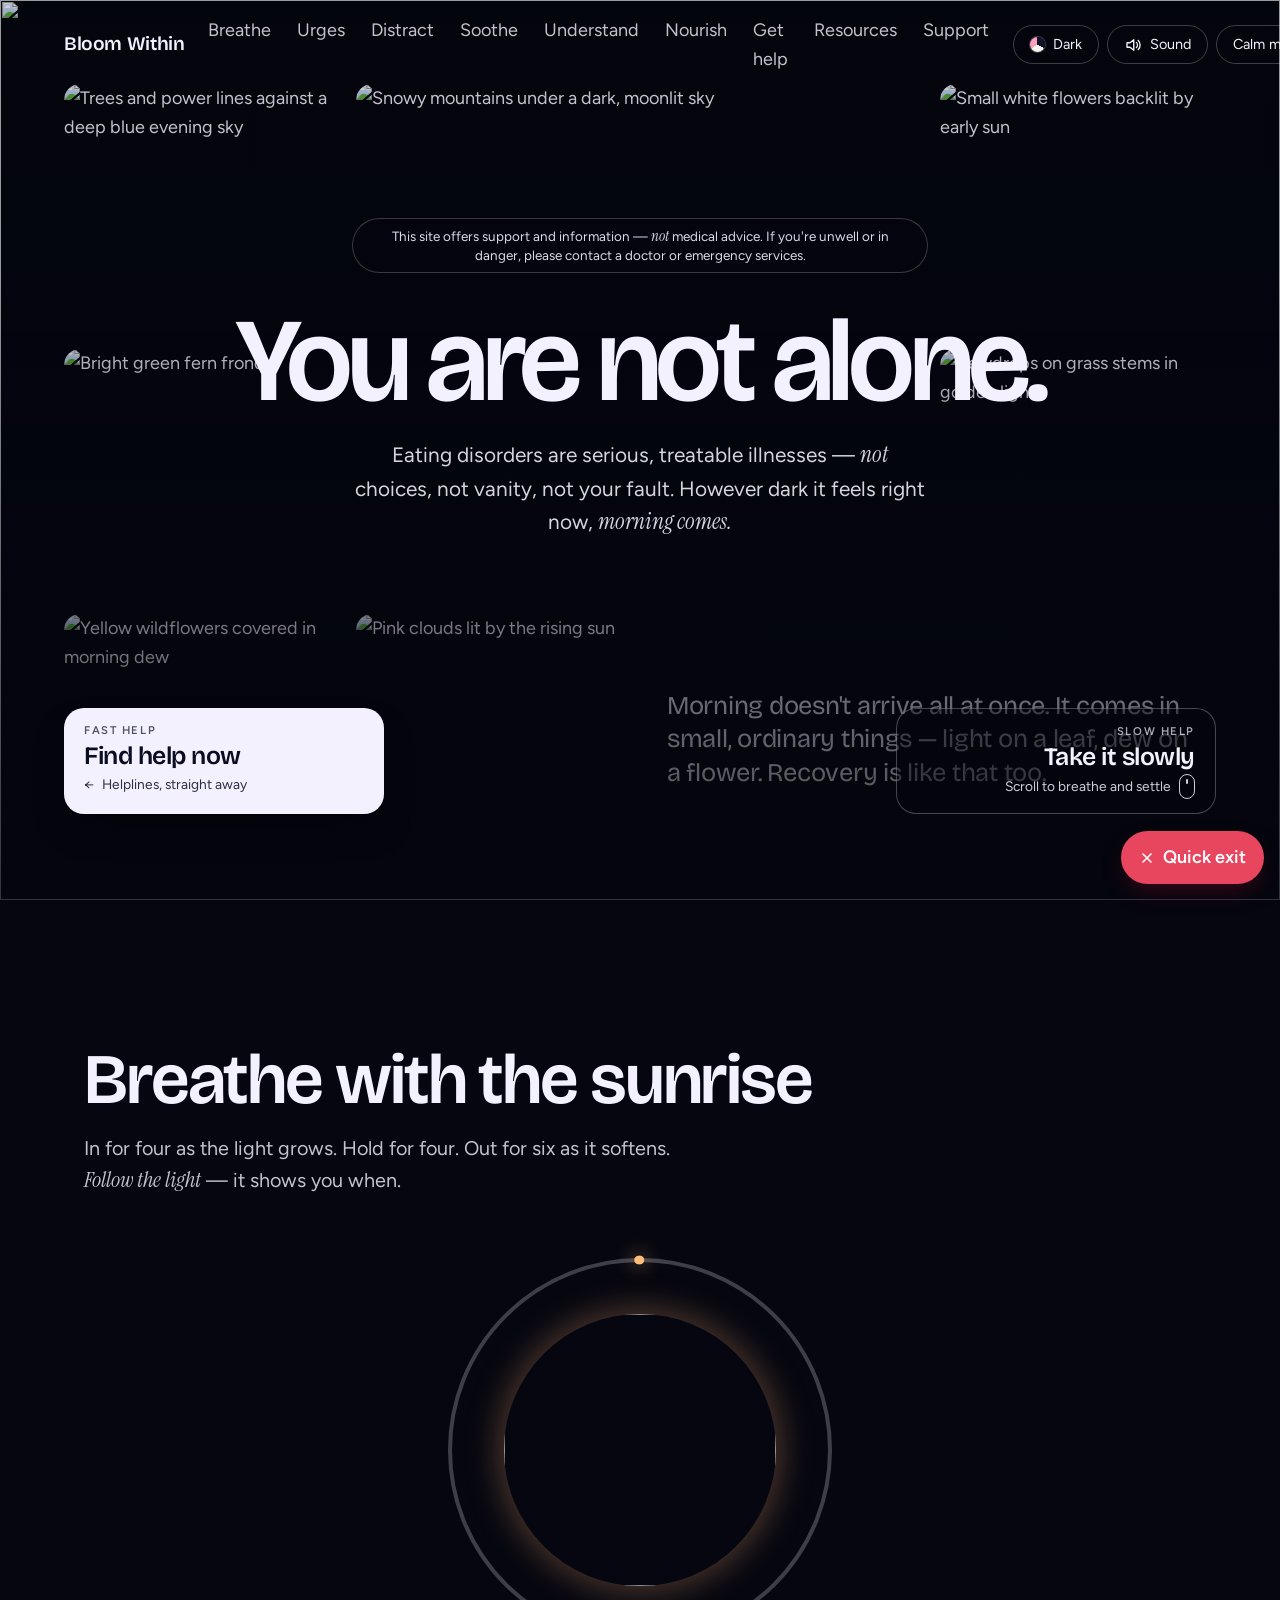
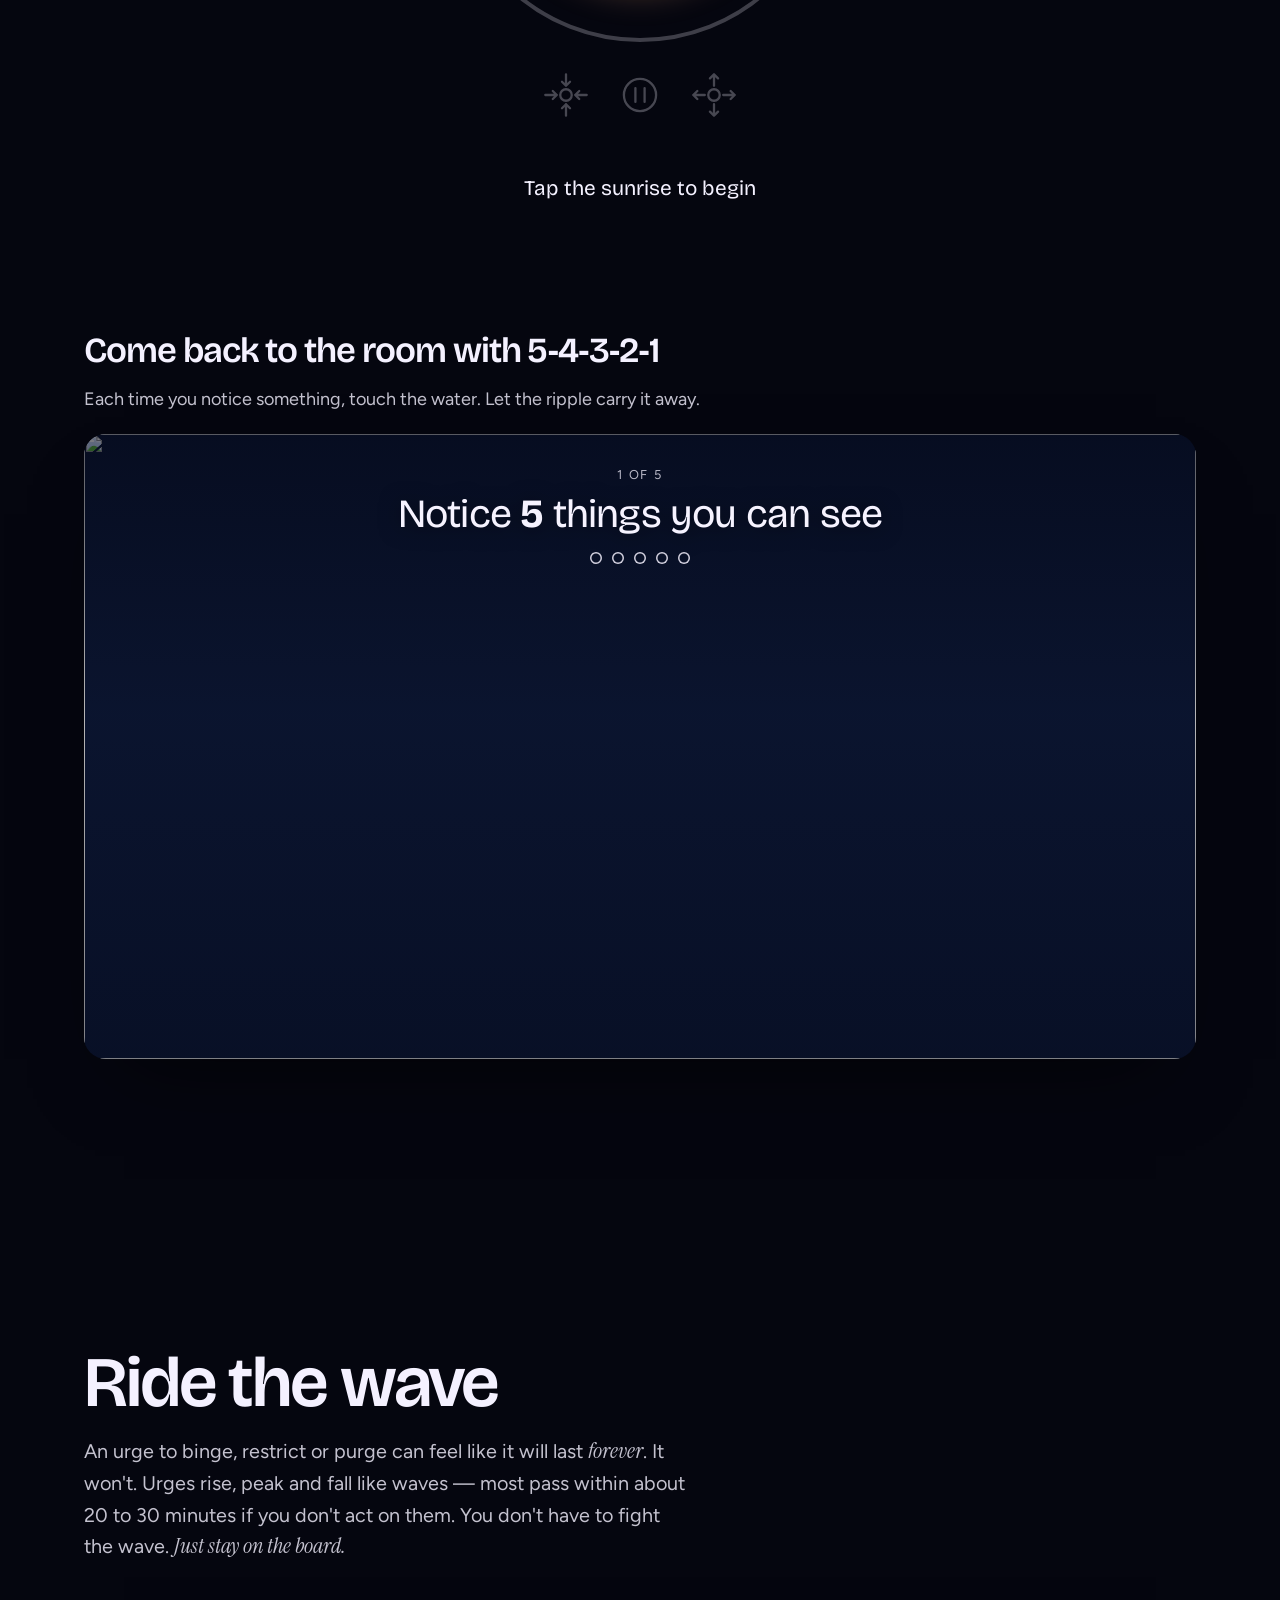
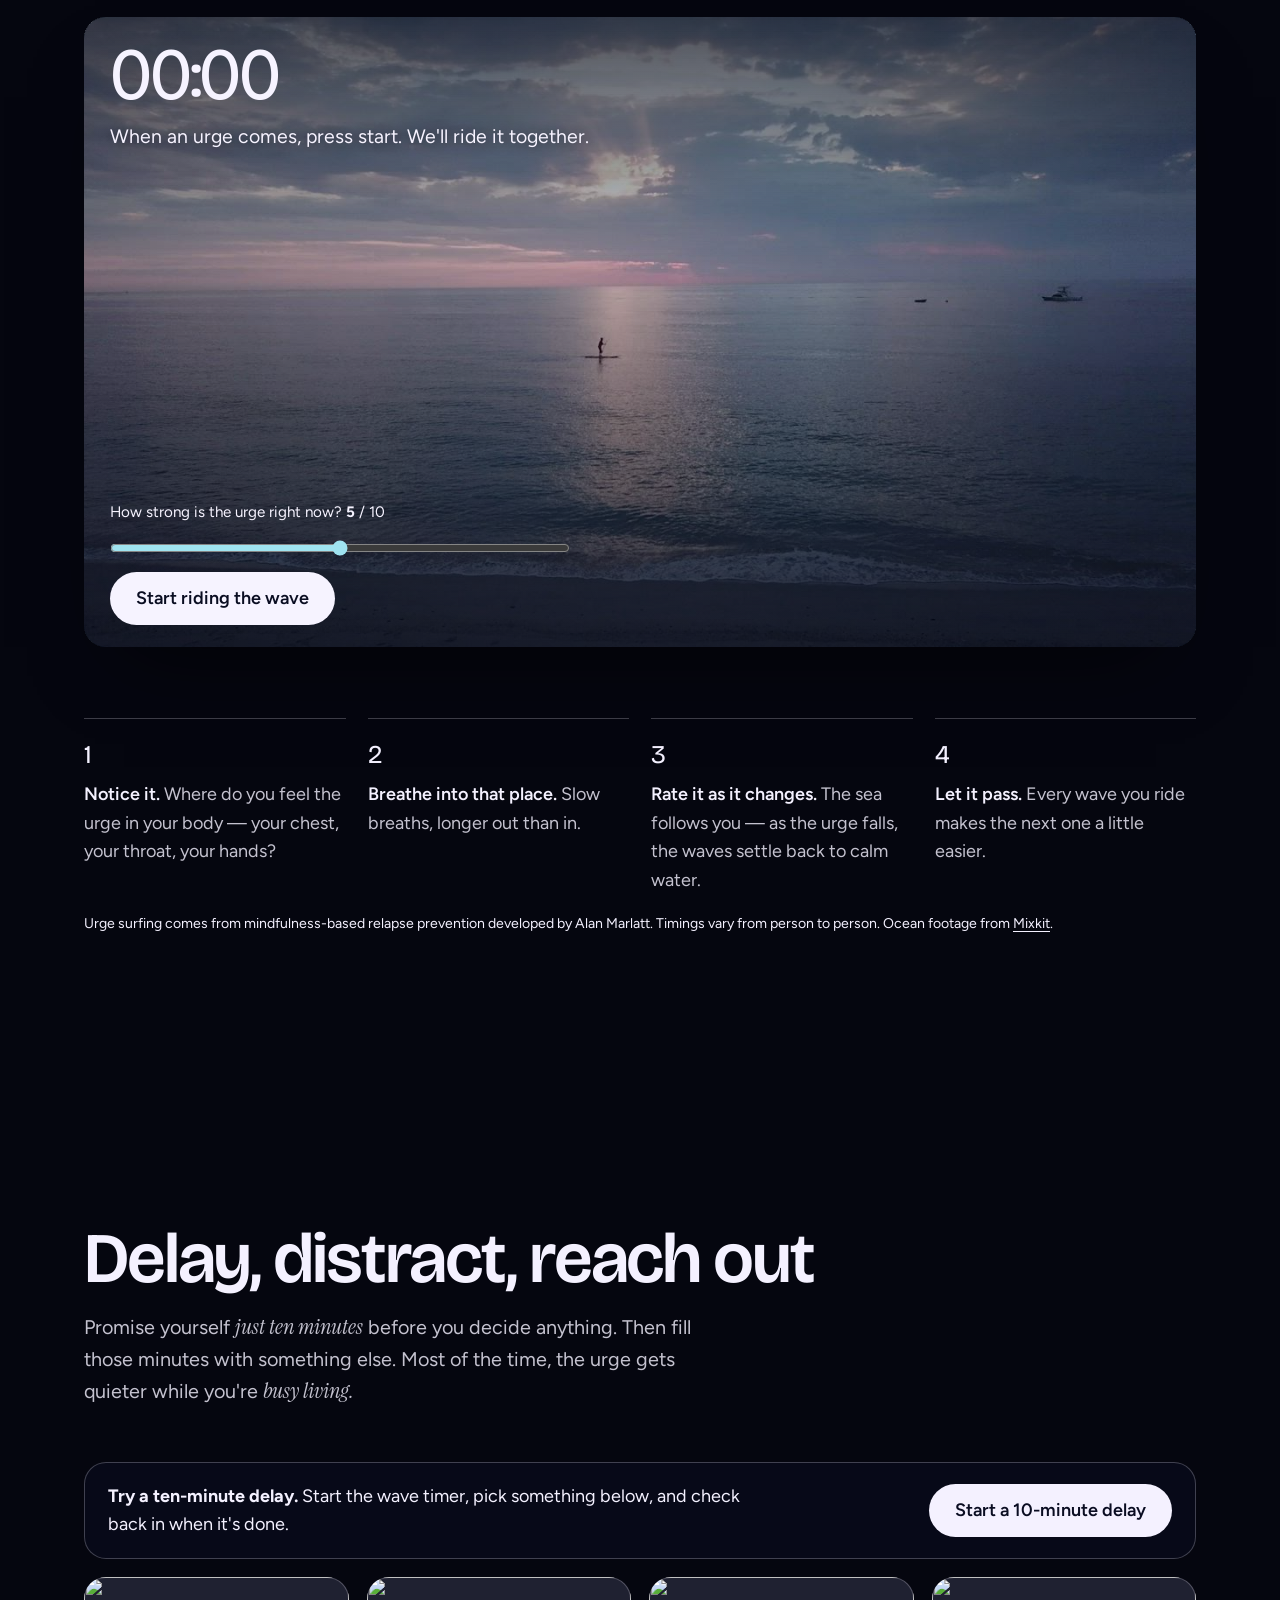
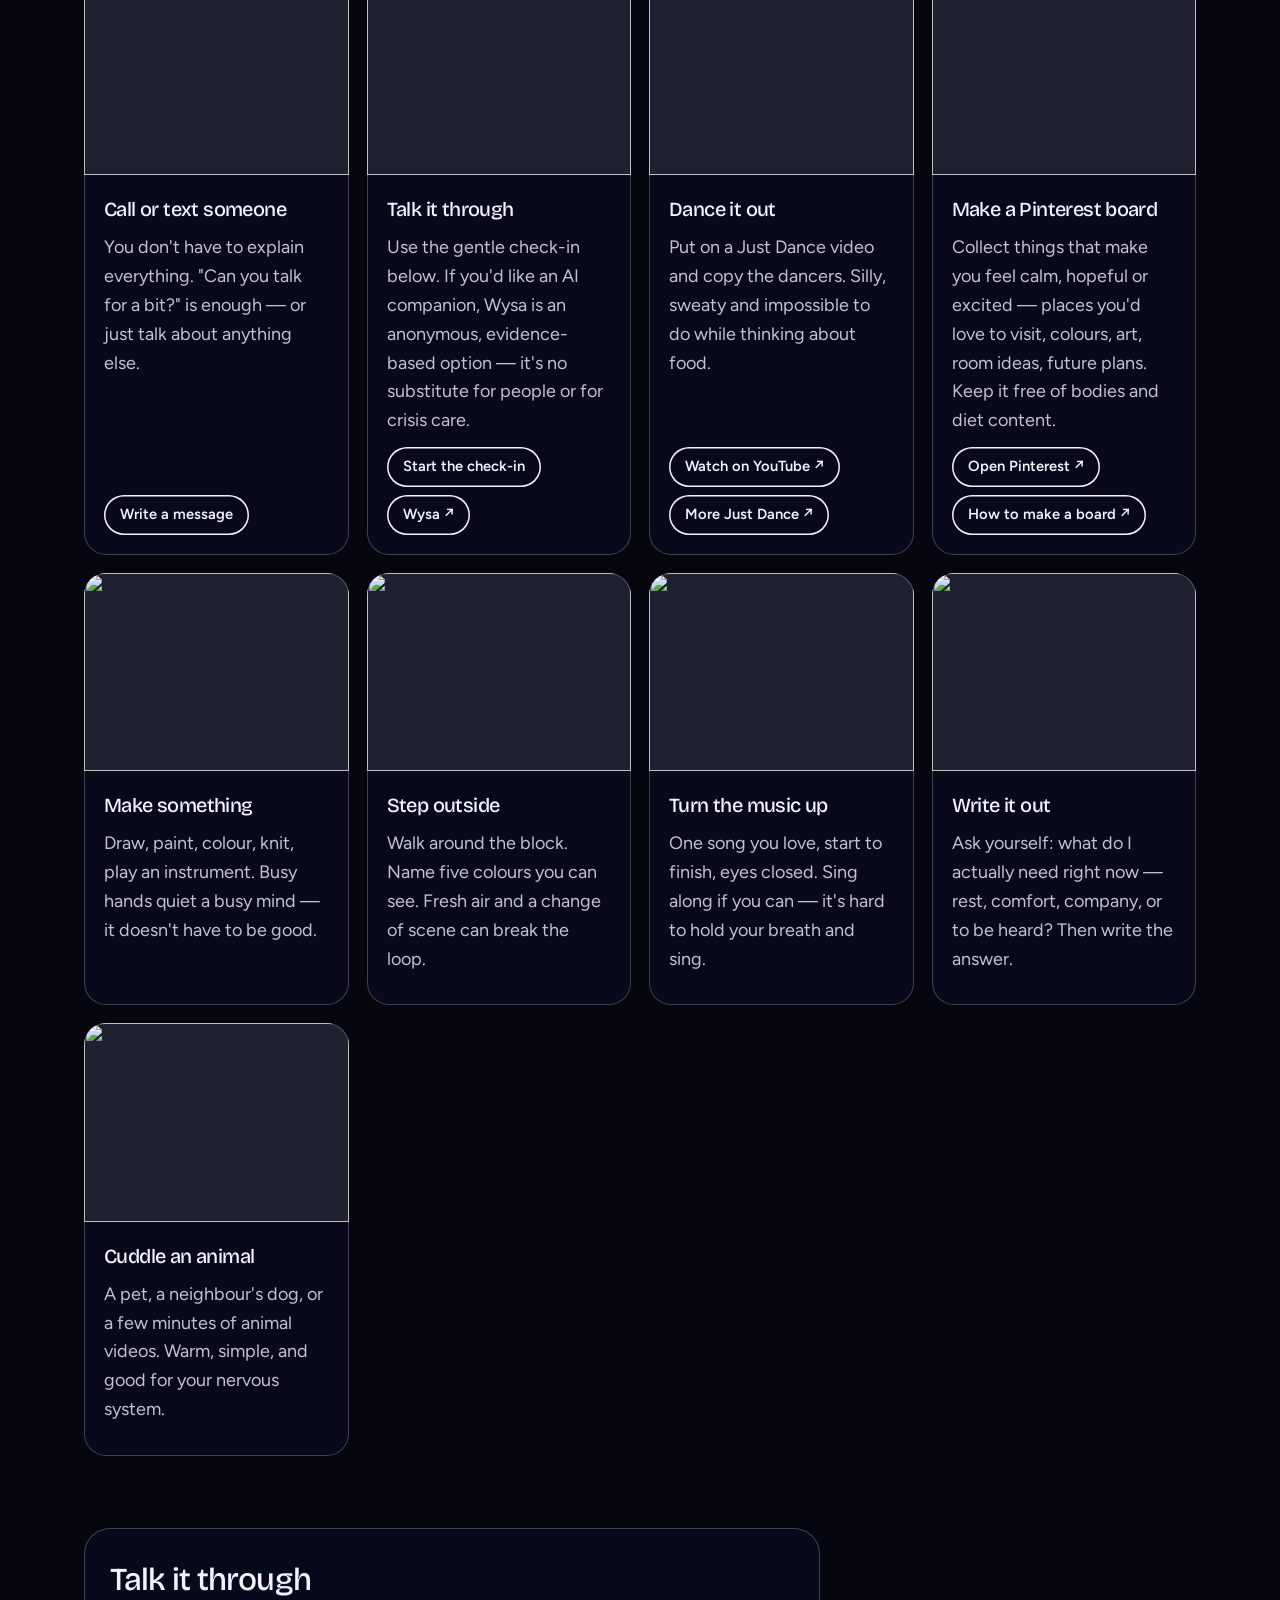
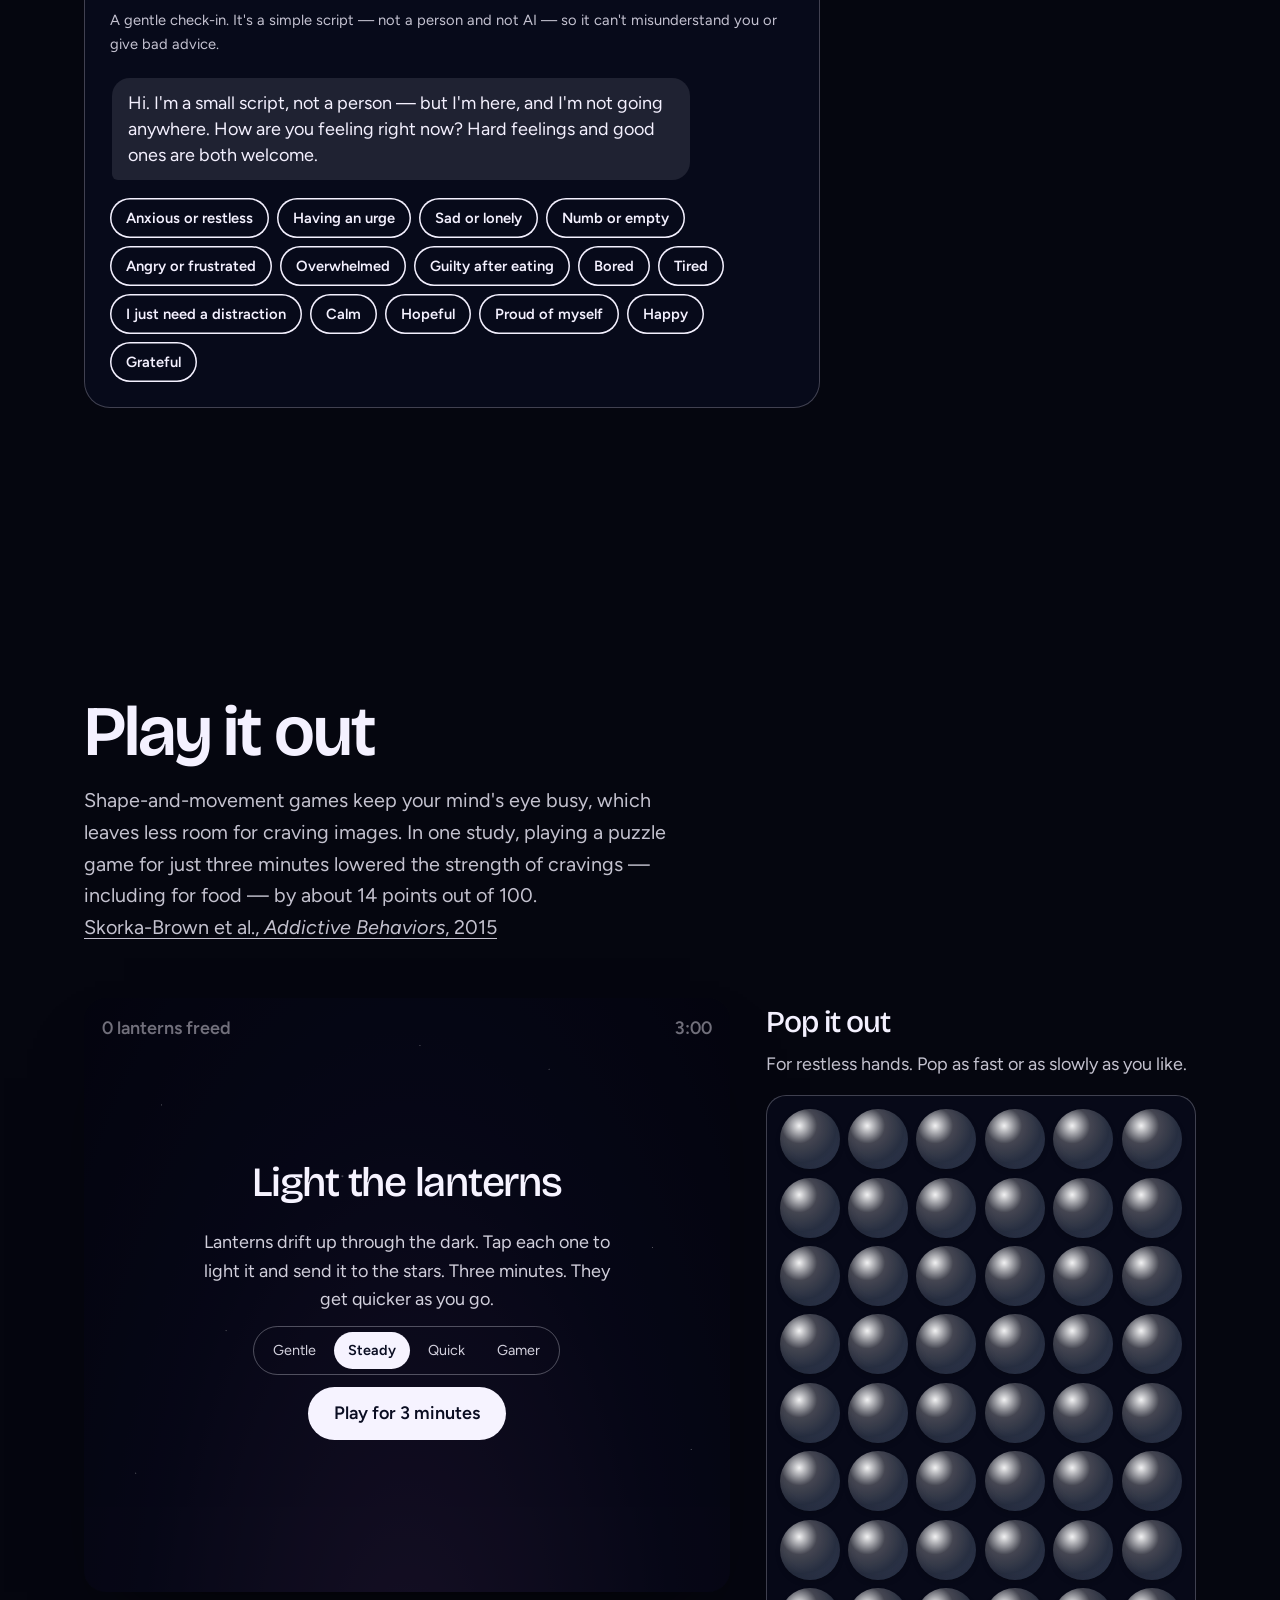
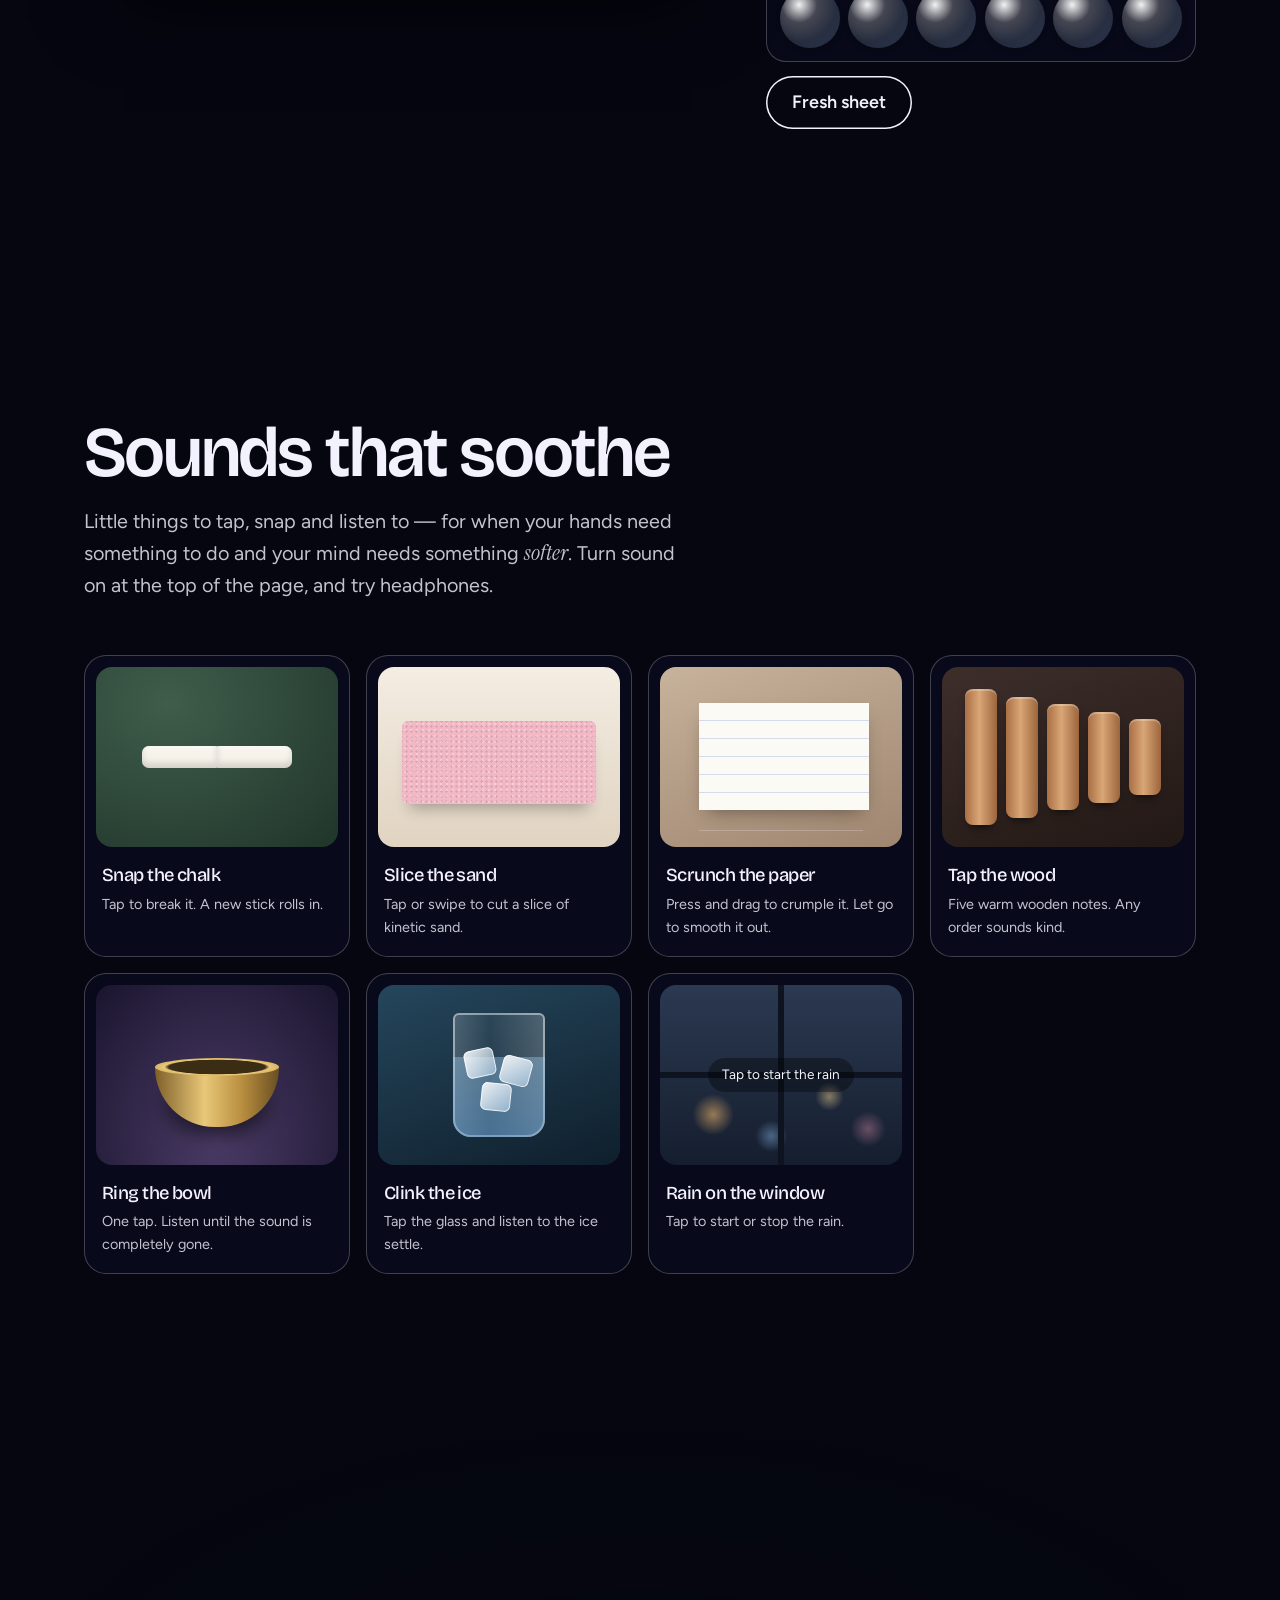
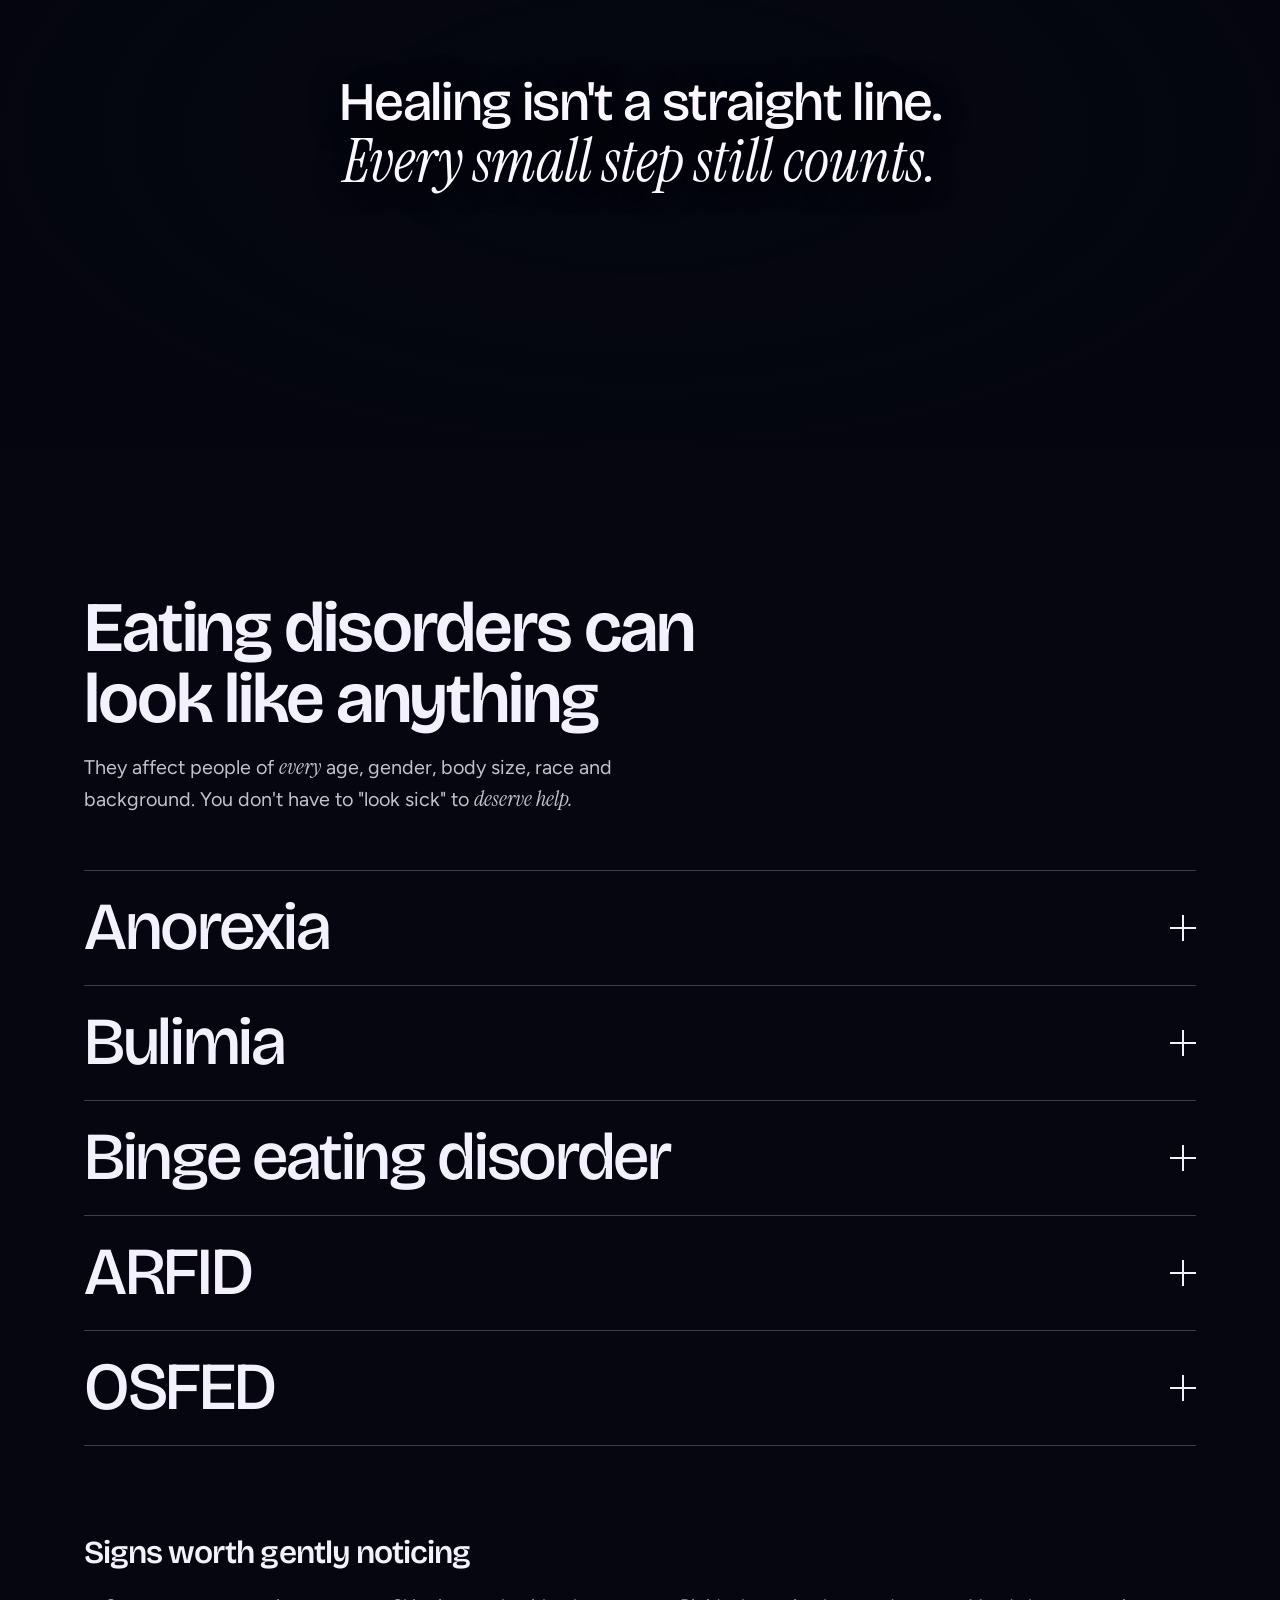
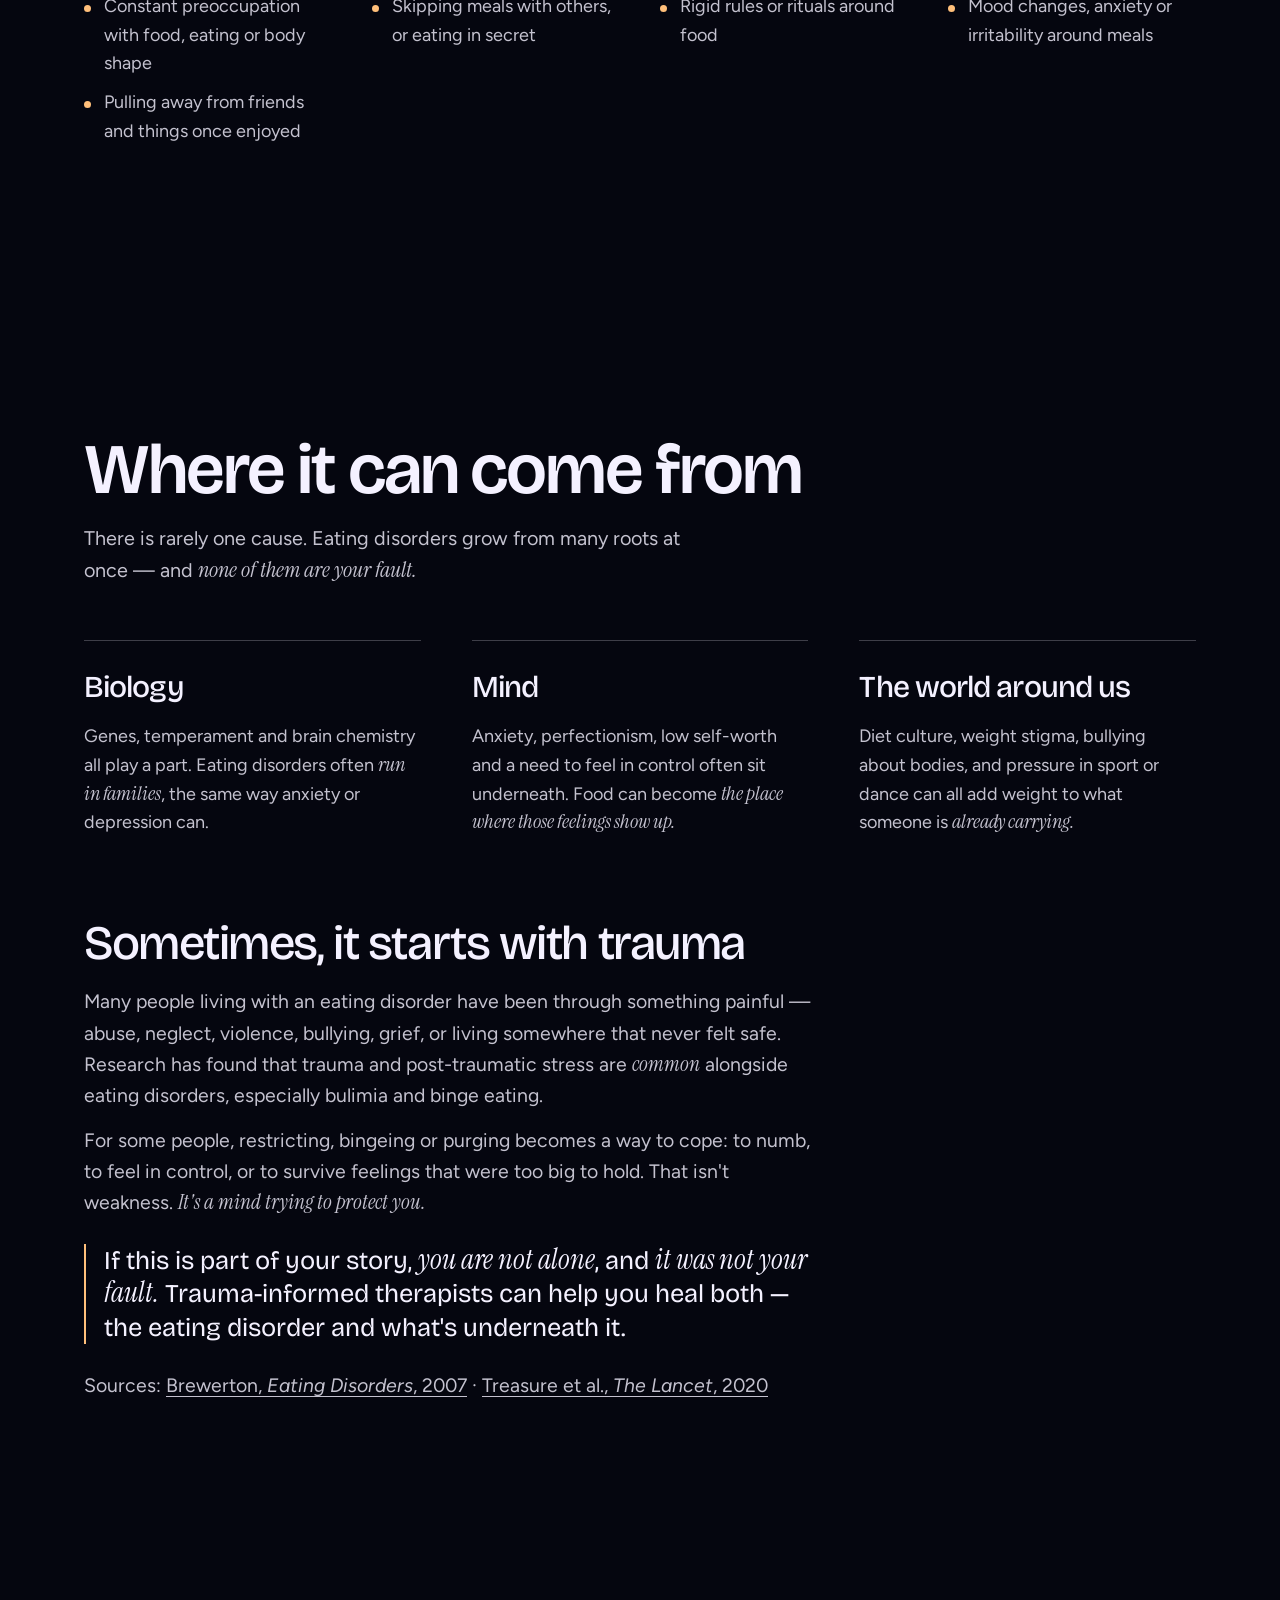
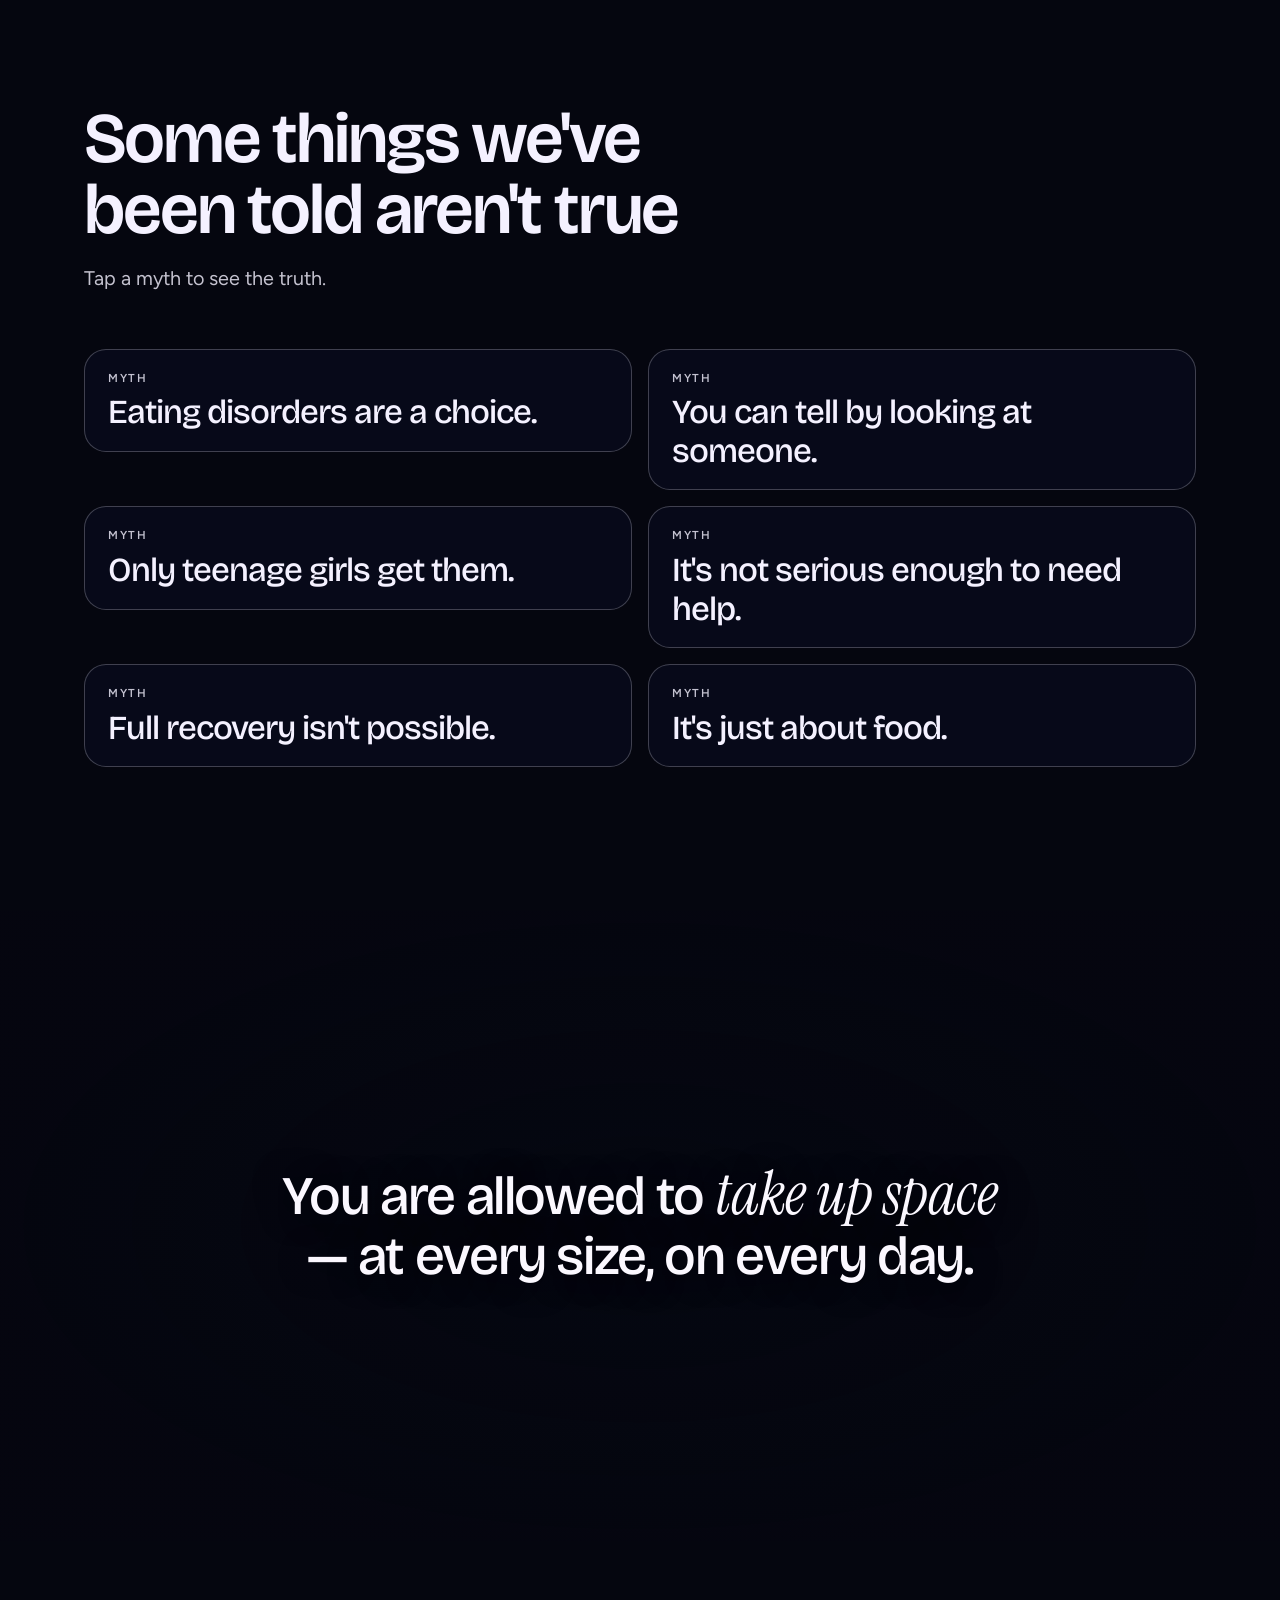
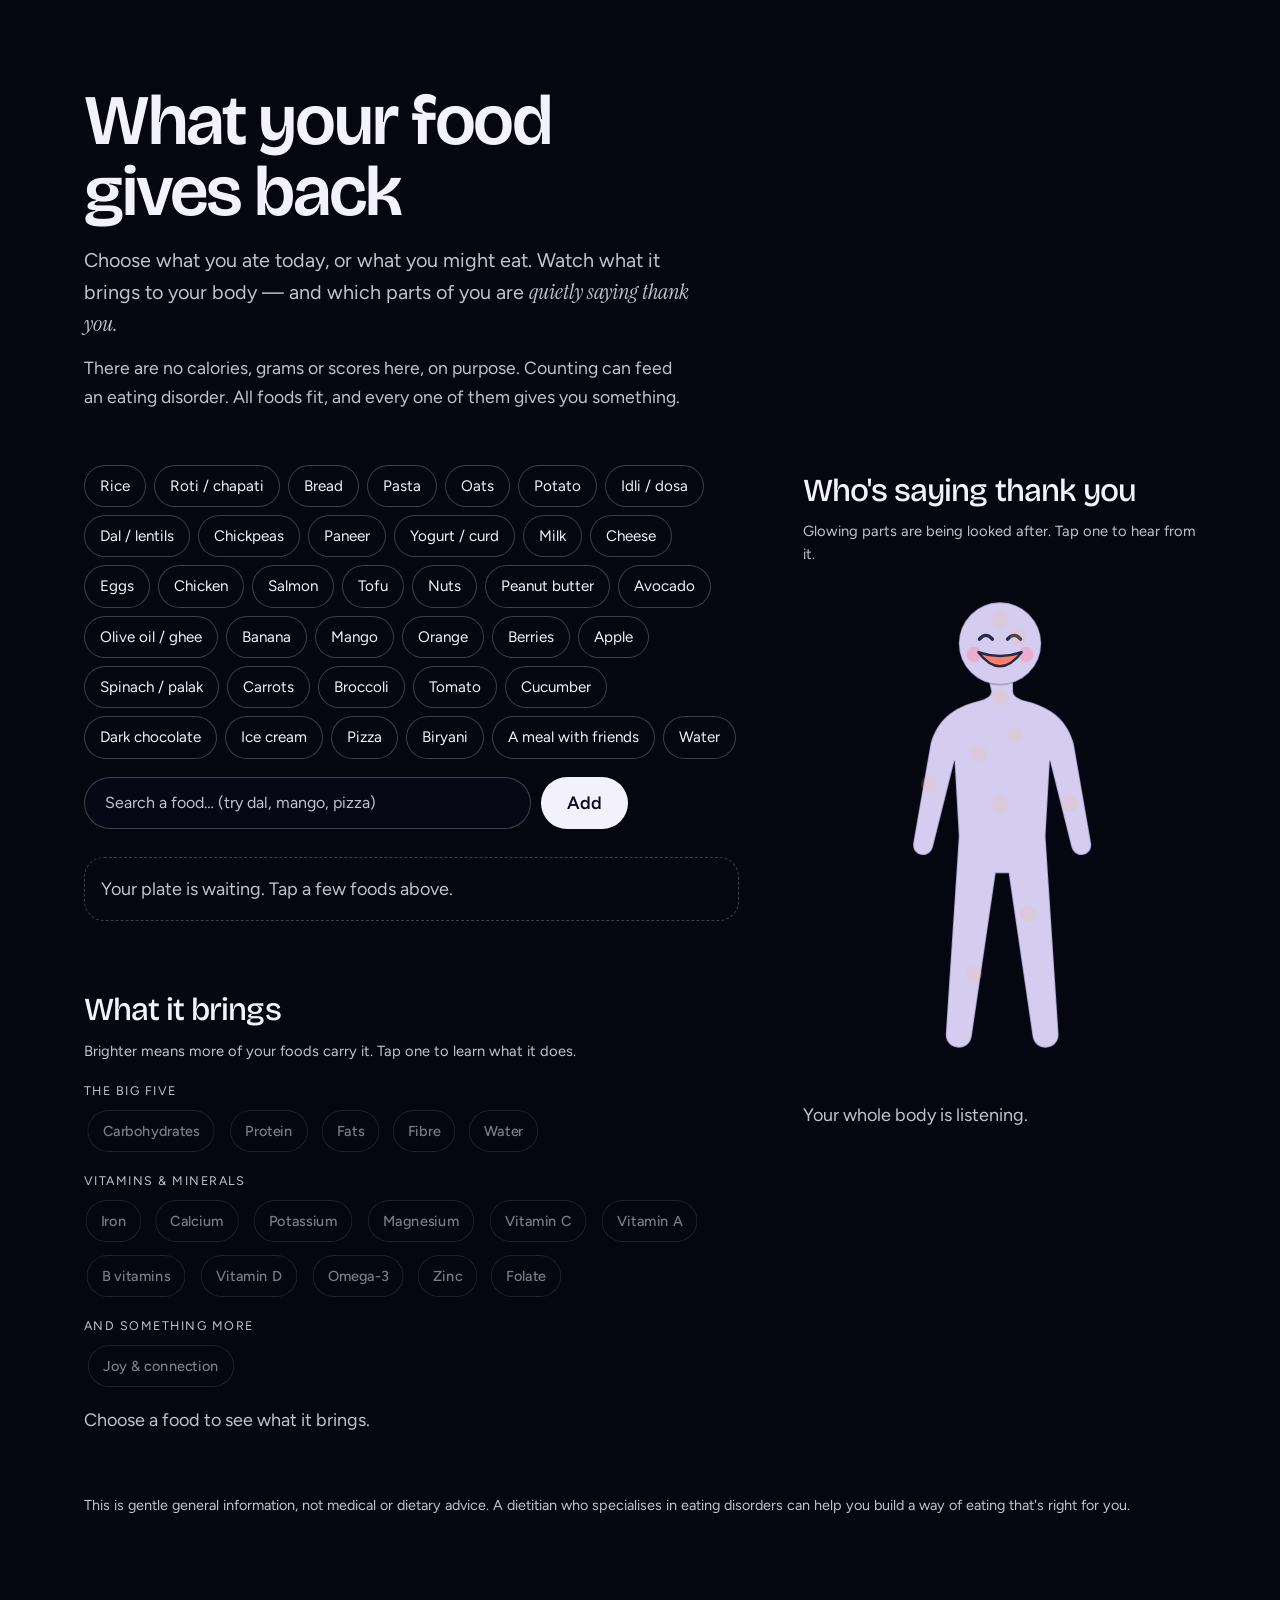
==== commit 806a9bda: "Add sound, ASMR toys, real ocean waves, themes and many refinements - Sound effects and calm music m" ====
--- a/index.html
+++ b/index.html
@@ -8,9 +8,9 @@
   <link rel="preconnect" href="https://images.unsplash.com">
   <link rel="preconnect" href="https://fonts.googleapis.com">
   <link rel="preconnect" href="https://fonts.gstatic.com" crossorigin>
-  <link href="https://fonts.googleapis.com/css2?family=Bricolage+Grotesque:opsz,wght@12..96,300..700&family=Figtree:wght@400;500;600&display=swap" rel="stylesheet">
-  <link rel="stylesheet" href="style.css?v=7">
-  <script>document.documentElement.classList.add("js", "loading");</script>
+  <link href="https://fonts.googleapis.com/css2?family=Bricolage+Grotesque:opsz,wght@12..96,300..700&family=Figtree:wght@400;500;600&family=Instrument+Serif:ital@0;1&display=swap" rel="stylesheet">
+  <link rel="stylesheet" href="style.css?v=11">
+  <script>document.documentElement.classList.add("js", "loading");try{var t=localStorage.getItem("bloom-theme");if(t)document.documentElement.dataset.theme=t;}catch(e){}</script>
 </head>
 <body>
   <!-- Loading screen: fades out once every photo is downloaded and decoded (never longer than 8s) -->
@@ -18,6 +18,7 @@
     <p class="loader-mark">Bloom Within</p>
     <div class="loader-track"><i id="loaderBar"></i></div>
     <p class="loader-text" id="loaderText">Waiting for the sky…</p>
+    <p class="loader-note">Support and information, not medical advice.</p>
     <button class="loader-skip" id="loaderSkip" hidden>Skip — show me the page</button>
   </div>
 
@@ -45,6 +46,7 @@
         <li><a href="#breathe">Breathe</a></li>
         <li><a href="#surf">Urges</a></li>
         <li><a href="#distract">Distract</a></li>
+        <li><a href="#asmr">Soothe</a></li>
         <li><a href="#know">Understand</a></li>
         <li><a href="#nourish">Nourish</a></li>
         <li><a href="#help">Get help</a></li>
@@ -52,7 +54,23 @@
         <li><a href="#support">Support</a></li>
       </ul>
     </nav>
-    <button class="pill" id="calmBtn" aria-pressed="false">Calm mode</button>
+    <div class="bar-tools">
+      <button class="pill tool" id="themeBtn" type="button"><i class="swatch" aria-hidden="true"></i><span class="tool-label">Dark</span></button>
+      <div class="sound">
+        <button class="pill tool" id="soundBtn" type="button" aria-expanded="false" aria-controls="soundPanel">
+          <svg viewBox="0 0 24 24" aria-hidden="true"><path class="spk" d="M4 9h4l5-4v14l-5-4H4z"/><path class="wave" d="M16.5 8.5a5 5 0 0 1 0 7M19 6a8.5 8.5 0 0 1 0 12"/><path class="cross" d="M16 9l6 6M22 9l-6 6"/></svg><span class="tool-label">Sound</span>
+        </button>
+        <div class="sound-panel" id="soundPanel" hidden>
+          <p class="sp-title">Sound</p>
+          <label class="switch"><input type="checkbox" id="sfxToggle"><span>Sound effects</span><i aria-hidden="true"></i></label>
+          <label class="switch"><input type="checkbox" id="musicToggle"><span>Calm music</span><i aria-hidden="true"></i></label>
+          <label class="vol"><span>Volume</span><input type="range" id="volume" min="0" max="100" value="70"></label>
+          <button class="btn btn-line sp-off" id="muteAll" type="button">Turn all sound off</button>
+          <p class="sp-hint">Headphones make the ocean and ASMR sounds feel closer.</p>
+        </div>
+      </div>
+      <button class="pill" id="calmBtn" aria-pressed="false">Calm mode</button>
+    </div>
   </header>
 
   <main id="top">
@@ -73,25 +91,43 @@
 
       <div class="hero-shot" id="heroShot" aria-hidden="true"><img data-photo="1770669252538-234aa444da99" alt=""></div>
       <div class="hero-copy" id="heroCopy">
+        <p class="hero-note">This site offers support and information — <em>not</em> medical advice. If you're unwell or in danger, please contact a doctor or emergency services.</p>
         <h1>You are not alone.</h1>
-        <p>Eating disorders are serious, treatable illnesses — not choices, not vanity, not your fault. However dark it feels right now, morning comes.</p>
-        <div class="hero-actions">
-          <a href="#help" class="btn btn-solid">Find help now</a>
-          <a href="#breathe" class="btn btn-line">Breathe with me first</a>
-        </div>
-        <p class="scroll-cue" aria-hidden="true">Scroll slowly</p>
+        <p class="hero-sub">Eating disorders are serious, treatable illnesses — <em>not</em> choices, not vanity, not your fault. However dark it feels right now, <em>morning comes.</em></p>
+        <nav class="hero-paths" aria-label="Choose how you'd like help">
+          <a href="#help" class="path path-fast">
+            <span class="path-tag">Fast help</span>
+            <strong>Find help now</strong>
+            <span class="path-sub"><span aria-hidden="true">←</span> Helplines, straight away</span>
+          </a>
+          <a href="#breathe" class="path path-slow">
+            <span class="path-tag">Slow help</span>
+            <strong>Take it slowly</strong>
+            <span class="path-sub">Scroll to breathe and settle <span class="scroll-mouse" aria-hidden="true"><i></i></span></span>
+          </a>
+        </nav>
       </div>
     </section>
 
     <section id="breathe" class="chapter">
       <div class="chapter-head reveal">
         <h2>Breathe with the sunrise</h2>
-        <p>In for four as the light grows. Hold for four. Out for six as it softens. Repeat as long as you need.</p>
+        <p>In for four as the light grows. Hold for four. Out for six as it softens. <em>Follow the light</em> — it shows you when.</p>
       </div>
       <div class="sunrise reveal">
-        <button class="sun-window" id="sunWindow" aria-label="Start or stop the breathing exercise">
-          <img data-photo="1577337473192-fec17938c468" data-w="900" alt="">
-        </button>
+        <div class="breath" id="breath">
+          <svg class="breath-ring" viewBox="0 0 120 120" aria-hidden="true"><circle class="ring-track" cx="60" cy="60" r="57"/><circle class="ring-fill" id="ringFill" cx="60" cy="60" r="57" pathLength="100"/></svg>
+          <div class="motes" id="motes" aria-hidden="true"></div>
+          <button class="sun-window" id="sunWindow" aria-label="Start or stop the breathing exercise">
+            <img data-photo="1577337473192-fec17938c468" data-w="900" alt="">
+          </button>
+        </div>
+        <div class="breath-guide" id="breathGuide" aria-hidden="true">
+          <span class="phase" data-p="0"><svg viewBox="0 0 40 40"><circle cx="20" cy="20" r="5"/><path d="M20 2v10m-3.5-3.5L20 12l3.5-3.5M20 38V28m-3.5 3.5L20 28l3.5 3.5M2 20h10m-3.5-3.5L12 20l-3.5 3.5M38 20H28m3.5-3.5L28 20l3.5 3.5"/></svg></span>
+          <span class="phase" data-p="1"><svg viewBox="0 0 40 40"><circle cx="20" cy="20" r="14"/><path d="M16 14v12M24 14v12"/></svg></span>
+          <span class="phase" data-p="2"><svg viewBox="0 0 40 40"><circle cx="20" cy="20" r="5"/><path d="M20 12V2m-3.5 3.5L20 2l3.5 3.5M20 28v10m-3.5-3.5L20 38l3.5-3.5M12 20H2m3.5-3.5L2 20l3.5 3.5M28 20h10m-3.5-3.5L38 20l-3.5 3.5"/></svg></span>
+        </div>
+        <div class="breath-count" id="breathCount" aria-hidden="true"></div>
         <p class="sun-cue" id="sunCue" aria-live="polite">Tap the sunrise to begin</p>
       </div>
 
@@ -117,11 +153,12 @@
     <section id="surf" class="chapter surf">
       <div class="chapter-head reveal">
         <h2>Ride the wave</h2>
-        <p>An urge to binge, restrict or purge can feel like it will last forever. It won't. Urges rise, peak and fall like waves — most pass within about 20 to 30 minutes if you don't act on them. You don't have to fight the wave. Just stay on the board.</p>
+        <p>An urge to binge, restrict or purge can feel like it will last <em>forever</em>. It won't. Urges rise, peak and fall like waves — most pass within about 20 to 30 minutes if you don't act on them. You don't have to fight the wave. <em>Just stay on the board.</em></p>
       </div>
       <div class="surf-stage reveal" id="surfStage">
-        <img data-photo="1565706444617-09c267f302c6" data-w="2400" alt="">
-        <canvas id="surfCanvas" aria-hidden="true"></canvas>
+        <video class="sea" muted loop playsinline preload="none" poster="videos/sea-calm.jpg" data-src="videos/sea-calm.mp4" aria-hidden="true"></video>
+        <video class="sea" muted loop playsinline preload="none" data-src="videos/sea-swell.mp4" aria-hidden="true"></video>
+        <video class="sea" muted loop playsinline preload="none" data-src="videos/sea-break.mp4" aria-hidden="true"></video>
         <div class="surf-top">
           <p class="surf-time" id="surfTime" aria-live="off">00:00</p>
           <p class="surf-msg" id="surfMsg" aria-live="polite">When an urge comes, press start. We'll ride it together.</p>
@@ -140,16 +177,16 @@
       <ol class="surf-steps reveal">
         <li><b>Notice it.</b> Where do you feel the urge in your body — your chest, your throat, your hands?</li>
         <li><b>Breathe into that place.</b> Slow breaths, longer out than in.</li>
-        <li><b>Rate it as it changes.</b> Watch your own wave rise, crest and fall.</li>
+        <li><b>Rate it as it changes.</b> The sea follows you — as the urge falls, the waves settle back to calm water.</li>
         <li><b>Let it pass.</b> Every wave you ride makes the next one a little easier.</li>
       </ol>
-      <p class="source reveal">Urge surfing comes from mindfulness-based relapse prevention developed by Alan Marlatt. Timings vary from person to person.</p>
+      <p class="source reveal">Urge surfing comes from mindfulness-based relapse prevention developed by Alan Marlatt. Timings vary from person to person. Ocean footage from <a href="https://mixkit.co/" target="_blank" rel="noopener">Mixkit</a>.</p>
     </section>
 
     <section id="distract" class="chapter distract">
       <div class="chapter-head reveal">
         <h2>Delay, distract, reach out</h2>
-        <p>Promise yourself just ten minutes before you decide anything. Then fill those minutes with something else. Most of the time, the urge gets quieter while you're busy living.</p>
+        <p>Promise yourself <em>just ten minutes</em> before you decide anything. Then fill those minutes with something else. Most of the time, the urge gets quieter while you're <em>busy living.</em></p>
       </div>
       <div class="ideas" id="ideas"></div>
 
@@ -176,6 +213,12 @@
           <div class="lg-start" id="lgStart">
             <h3>Light the lanterns</h3>
             <p>Lanterns drift up through the dark. Tap each one to light it and send it to the stars. Three minutes. They get quicker as you go.</p>
+            <div class="speeds" role="radiogroup" aria-label="Speed" id="lgSpeeds">
+              <button type="button" role="radio" data-speed="0.6" aria-checked="false">Gentle</button>
+              <button type="button" role="radio" data-speed="1" aria-checked="true">Steady</button>
+              <button type="button" role="radio" data-speed="1.7" aria-checked="false">Quick</button>
+              <button type="button" role="radio" data-speed="2.6" aria-checked="false">Gamer</button>
+            </div>
             <button class="btn btn-solid" id="lgPlay">Play for 3 minutes</button>
           </div>
         </div>
@@ -188,24 +231,37 @@
       </div>
     </section>
 
-    <figure class="band" aria-hidden="true"><img data-photo="1531156992292-d36397ee9184" alt=""></figure>
+    <section id="asmr" class="chapter asmr">
+      <div class="chapter-head reveal">
+        <h2>Sounds that soothe</h2>
+        <p>Little things to tap, snap and listen to — for when your hands need something to do and your mind needs something <em>softer</em>. Turn sound on at the top of the page, and try headphones.</p>
+      </div>
+      <div class="toys" id="toys"></div>
+    </section>
+
+    <figure class="band"><img data-photo="1531156992292-d36397ee9184" alt=""><figcaption class="band-quote"><p>Healing isn't a straight line.<br><em>Every small step still counts.</em></p></figcaption></figure>
 
     <section id="know" class="chapter">
       <div class="chapter-head reveal">
         <h2>Eating disorders can look like anything</h2>
-        <p>They affect people of every age, gender, body size, race and background. You don't have to "look sick" to deserve help.</p>
+        <p>They affect people of <em>every</em> age, gender, body size, race and background. You don't have to "look sick" to <em>deserve help.</em></p>
       </div>
       <div class="kinds">
         <details class="kind reveal"><summary><span class="kind-name">Anorexia</span><span class="kind-plus" aria-hidden="true"></span></summary>
-          <p>Restricting food, an intense fear of weight gain, and a distorted view of one's own body — at any body size.</p></details>
+          <p>Restricting food, an intense fear of weight gain, and a distorted view of one's own body — <em>at any body size.</em></p>
+          <a class="kind-more" href="https://www.nhs.uk/mental-health/conditions/anorexia/" target="_blank" rel="noopener">Read more about anorexia on the NHS <span aria-hidden="true">↗</span></a></details>
         <details class="kind reveal"><summary><span class="kind-name">Bulimia</span><span class="kind-plus" aria-hidden="true"></span></summary>
-          <p>Cycles of eating large amounts and then trying to compensate, often hidden behind shame and secrecy.</p></details>
+          <p>Cycles of eating large amounts and then trying to compensate, often hidden behind <em>shame and secrecy.</em></p>
+          <a class="kind-more" href="https://www.nhs.uk/mental-health/conditions/bulimia/" target="_blank" rel="noopener">Read more about bulimia on the NHS <span aria-hidden="true">↗</span></a></details>
         <details class="kind reveal"><summary><span class="kind-name">Binge eating disorder</span><span class="kind-plus" aria-hidden="true"></span></summary>
-          <p>Repeated episodes of eating with a feeling of loss of control, often followed by distress. It's the most common eating disorder.</p></details>
+          <p>Repeated episodes of eating with a feeling of loss of control, often followed by distress. It's the <em>most common</em> eating disorder.</p>
+          <a class="kind-more" href="https://www.nhs.uk/mental-health/conditions/binge-eating/" target="_blank" rel="noopener">Read more about binge eating disorder on the NHS <span aria-hidden="true">↗</span></a></details>
         <details class="kind reveal"><summary><span class="kind-name">ARFID</span><span class="kind-plus" aria-hidden="true"></span></summary>
-          <p>Avoiding or restricting foods because of sensory issues, fear of choking or low interest in eating — not because of body image.</p></details>
+          <p>Avoiding or restricting foods because of sensory issues, fear of choking or low interest in eating — <em>not</em> because of body image.</p>
+          <a class="kind-more" href="https://www.beateatingdisorders.org.uk/get-information-and-support/about-eating-disorders/types/arfid/" target="_blank" rel="noopener">Read more about ARFID from Beat <span aria-hidden="true">↗</span></a></details>
         <details class="kind reveal"><summary><span class="kind-name">OSFED</span><span class="kind-plus" aria-hidden="true"></span></summary>
-          <p>Serious eating disorders that don't fit one neat category. Just as real, and just as deserving of treatment.</p></details>
+          <p>Serious eating disorders that don't fit one neat category. <em>Just as real</em>, and just as deserving of treatment.</p>
+          <a class="kind-more" href="https://www.beateatingdisorders.org.uk/get-information-and-support/about-eating-disorders/types/osfed/" target="_blank" rel="noopener">Read more about OSFED from Beat <span aria-hidden="true">↗</span></a></details>
       </div>
       <div class="signs reveal">
         <h3>Signs worth gently noticing</h3>
@@ -222,27 +278,27 @@
     <section id="roots" class="chapter roots">
       <div class="chapter-head reveal">
         <h2>Where it can come from</h2>
-        <p>There is rarely one cause. Eating disorders grow from many roots at once — and none of them are your fault.</p>
+        <p>There is rarely one cause. Eating disorders grow from many roots at once — and <em>none of them are your fault.</em></p>
       </div>
       <div class="roots-grid">
         <article class="root reveal">
           <h3>Biology</h3>
-          <p>Genes, temperament and brain chemistry all play a part. Eating disorders often run in families, the same way anxiety or depression can.</p>
+          <p>Genes, temperament and brain chemistry all play a part. Eating disorders often <em>run in families</em>, the same way anxiety or depression can.</p>
         </article>
         <article class="root reveal">
           <h3>Mind</h3>
-          <p>Anxiety, perfectionism, low self-worth and a need to feel in control often sit underneath. Food can become the place where those feelings show up.</p>
+          <p>Anxiety, perfectionism, low self-worth and a need to feel in control often sit underneath. Food can become <em>the place where those feelings show up.</em></p>
         </article>
         <article class="root reveal">
           <h3>The world around us</h3>
-          <p>Diet culture, weight stigma, bullying about bodies, and pressure in sport or dance can all add weight to what someone is already carrying.</p>
+          <p>Diet culture, weight stigma, bullying about bodies, and pressure in sport or dance can all add weight to what someone is <em>already carrying.</em></p>
         </article>
       </div>
       <div class="trauma reveal">
         <h3>Sometimes, it starts with trauma</h3>
-        <p>Many people living with an eating disorder have been through something painful — abuse, neglect, violence, bullying, grief, or living somewhere that never felt safe. Research has found that trauma and post-traumatic stress are common alongside eating disorders, especially bulimia and binge eating.</p>
-        <p>For some people, restricting, bingeing or purging becomes a way to cope: to numb, to feel in control, or to survive feelings that were too big to hold. That isn't weakness. It's a mind trying to protect you.</p>
-        <p class="trauma-kind">If this is part of your story, you are not alone, and it was not your fault. Trauma-informed therapists can help you heal both — the eating disorder and what's underneath it.</p>
+        <p>Many people living with an eating disorder have been through something painful — abuse, neglect, violence, bullying, grief, or living somewhere that never felt safe. Research has found that trauma and post-traumatic stress are <em>common</em> alongside eating disorders, especially bulimia and binge eating.</p>
+        <p>For some people, restricting, bingeing or purging becomes a way to cope: to numb, to feel in control, or to survive feelings that were too big to hold. That isn't weakness. <em>It's a mind trying to protect you.</em></p>
+        <p class="trauma-kind">If this is part of your story, <em>you are not alone</em>, and <em>it was not your fault.</em> Trauma-informed therapists can help you heal both — the eating disorder and what's underneath it.</p>
         <p class="source">Sources: <a href="https://doi.org/10.1080/10640260701454311" target="_blank" rel="noopener">Brewerton, <i>Eating Disorders</i>, 2007</a> · <a href="https://doi.org/10.1016/S0140-6736(20)30059-3" target="_blank" rel="noopener">Treasure et al., <i>The Lancet</i>, 2020</a></p>
       </div>
     </section>
@@ -253,30 +309,32 @@
         <p>Tap a myth to see the truth.</p>
       </div>
       <ol class="myths">
-        <li class="myth reveal"><button aria-expanded="false"><span class="myth-text">Eating disorders are a choice.</span></button>
-          <div class="truth-wrap"><p class="truth">They're complex illnesses shaped by biology, psychology and environment. Nobody chooses one.</p></div></li>
-        <li class="myth reveal"><button aria-expanded="false"><span class="myth-text">You can tell by looking at someone.</span></button>
-          <div class="truth-wrap"><p class="truth">Most people with eating disorders are not visibly underweight. Size tells you nothing about suffering.</p></div></li>
-        <li class="myth reveal"><button aria-expanded="false"><span class="myth-text">Only teenage girls get them.</span></button>
-          <div class="truth-wrap"><p class="truth">People of every gender, age, culture and background are affected — including men, older adults and children.</p></div></li>
-        <li class="myth reveal"><button aria-expanded="false"><span class="myth-text">It's not serious enough to need help.</span></button>
-          <div class="truth-wrap"><p class="truth">If it's affecting your life, it's serious enough. You don't need to be "sick enough" to reach out.</p></div></li>
-        <li class="myth reveal"><button aria-expanded="false"><span class="myth-text">Full recovery isn't possible.</span></button>
-          <div class="truth-wrap"><p class="truth">Many people fully recover. With support, healing is possible at any stage.</p></div></li>
-        <li class="myth reveal"><button aria-expanded="false"><span class="myth-text">It's just about food.</span></button>
-          <div class="truth-wrap"><p class="truth">Food is often where distress shows up. Underneath can be anxiety, control, trauma, grief or identity.</p></div></li>
+        <li class="myth reveal"><button aria-expanded="false"><span class="myth-tag" aria-hidden="true">Myth</span><span class="myth-text">Eating disorders are a choice.</span></button>
+          <div class="truth-wrap"><p class="truth"><span class="truth-tag">Truth</span>They're complex illnesses shaped by biology, psychology and environment. Nobody chooses one.</p></div></li>
+        <li class="myth reveal"><button aria-expanded="false"><span class="myth-tag" aria-hidden="true">Myth</span><span class="myth-text">You can tell by looking at someone.</span></button>
+          <div class="truth-wrap"><p class="truth"><span class="truth-tag">Truth</span>Most people with eating disorders are not visibly underweight. Size tells you nothing about suffering.</p></div></li>
+        <li class="myth reveal"><button aria-expanded="false"><span class="myth-tag" aria-hidden="true">Myth</span><span class="myth-text">Only teenage girls get them.</span></button>
+          <div class="truth-wrap"><p class="truth"><span class="truth-tag">Truth</span>People of every gender, age, culture and background are affected — including men, older adults and children.</p></div></li>
+        <li class="myth reveal"><button aria-expanded="false"><span class="myth-tag" aria-hidden="true">Myth</span><span class="myth-text">It's not serious enough to need help.</span></button>
+          <div class="truth-wrap"><p class="truth"><span class="truth-tag">Truth</span>If it's affecting your life, it's serious enough. You don't need to be "sick enough" to reach out.</p></div></li>
+        <li class="myth reveal"><button aria-expanded="false"><span class="myth-tag" aria-hidden="true">Myth</span><span class="myth-text">Full recovery isn't possible.</span></button>
+          <div class="truth-wrap"><p class="truth"><span class="truth-tag">Truth</span>Many people fully recover. With support, healing is possible at any stage.</p></div></li>
+        <li class="myth reveal"><button aria-expanded="false"><span class="myth-tag" aria-hidden="true">Myth</span><span class="myth-text">It's just about food.</span></button>
+          <div class="truth-wrap"><p class="truth"><span class="truth-tag">Truth</span>Food is often where distress shows up. Underneath can be anxiety, control, trauma, grief or identity.</p></div></li>
       </ol>
     </section>
 
-    <figure class="band" aria-hidden="true"><img data-photo="1532028205213-4c4fa81306d4" alt=""></figure>
+    <figure class="band"><img data-photo="1532028205213-4c4fa81306d4" alt=""><figcaption class="band-quote"><p>You are allowed to <em>take up space</em><br>— at every size, on every day.</p></figcaption></figure>
 
     <section id="nourish" class="chapter nourish">
       <div class="chapter-head reveal">
         <h2>What your food gives back</h2>
-        <p>Choose what you ate today, or what you might eat. Watch what it brings to your body — and which parts of you are quietly saying thank you.</p>
+        <p>Choose what you ate today, or what you might eat. Watch what it brings to your body — and which parts of you are <em>quietly saying thank you.</em></p>
         <p class="no-numbers">There are no calories, grams or scores here, on purpose. Counting can feed an eating disorder. All foods fit, and every one of them gives you something.</p>
       </div>
 
+      <div class="nourish-grid">
+      <div class="nourish-pick">
       <div class="pantry reveal" id="pantry" role="group" aria-label="Choose foods"></div>
       <form class="food-add reveal" id="foodAdd">
         <label class="sr" for="foodInput">Add a food</label>
@@ -290,19 +348,25 @@
         <button class="btn btn-line plate-clear" id="plateClear" hidden>Clear plate</button>
       </div>
 
-      <div class="nourish-views">
         <div class="nutrients reveal">
           <h3>What it brings</h3>
           <p class="hint">Brighter means more of your foods carry it. Tap one to learn what it does.</p>
           <div class="nutrient-field" id="nutrientField"></div>
           <p class="nutrient-note" id="nutrientNote">Choose a food to see what it brings.</p>
         </div>
+      </div>
         <div class="body-map reveal">
           <h3>Who's saying thank you</h3>
           <p class="hint">Glowing parts are being looked after. Tap one to hear from it.</p>
           <div class="body-wrap">
-            <svg class="body-svg" id="bodySvg" viewBox="0 0 240 460" role="img" aria-label="An outline of a human body with glowing areas that your foods help">
-              <path class="silhouette" d="M120 18c22 0 36 16 36 38s-14 40-36 40-36-18-36-40 14-38 36-38zM96 102c-26 6-46 18-52 44l-16 92c-2 12 14 16 18 4l20-80 4 70-12 182c-1 16 22 18 24 2l22-150h12l22 150c2 16 25 14 24-2l-12-182 4-70 20 80c4 12 20 8 18-4l-16-92c-6-26-26-38-52-44-8 6-16 8-24 8s-16-2-24-8z"/>
+            <svg class="body-svg" id="bodySvg" viewBox="0 0 240 460" role="img" aria-label="A smiling person with glowing areas that your foods help">
+              <path class="silhouette" d="M108 82h24v16c0 4 4 7 12 9c24 6 38 18 44 39l16 92c2 12-14 16-18 4l-20-80-4 70 12 182c1 16-22 18-24 2l-22-150h-12l-22 150c-2 16-25 14-24-2l12-182-4-70-20 80c-4 12-20 8-18-4l16-92c6-21 20-33 44-39c8-2 12-5 12-9z"/>
+              <circle class="silhouette" cx="120" cy="54" r="38"/>
+              <g class="face">
+                <circle class="cheek" cx="96" cy="64" r="7"/><circle class="cheek" cx="144" cy="64" r="7"/>
+                <path class="eye" d="M101 50q6-7 12 0M127 50q6-7 12 0"/>
+                <path class="smile" d="M100 62q20 26 40 0q-20 7-40 0z"/>
+              </g>
             </svg>
             <div class="body-spots" id="bodySpots"></div>
           </div>
@@ -313,7 +377,7 @@
       <p class="fine">This is gentle general information, not medical or dietary advice. A dietitian who specialises in eating disorders can help you build a way of eating that's right for you.</p>
     </section>
 
-    <figure class="band" aria-hidden="true"><img data-photo="1546473491-cc3f5bba6705" alt=""></figure>
+    <figure class="band"><img data-photo="1546473491-cc3f5bba6705" alt=""><figcaption class="band-quote"><p>Feeding yourself is <em>an act of courage.</em><br>Every meal counts.</p></figcaption></figure>
 
     <section id="help" class="chapter">
       <div class="chapter-head reveal">
@@ -327,7 +391,7 @@
       <p class="fine">Numbers last checked October 2026. Services change — if one doesn't connect, try the organisation's website.</p>
     </section>
 
-    <figure class="band" aria-hidden="true"><img data-photo="1497250681960-ef046c08a56e" alt=""></figure>
+    <figure class="band"><img data-photo="1497250681960-ef046c08a56e" alt=""><figcaption class="band-quote"><p>Asking for help is not weakness.<br><em>It's how the roots grow.</em></p></figcaption></figure>
 
     <div id="resources" class="resources">
       <nav class="res-nav" aria-label="Resources" id="resNav">
@@ -403,27 +467,28 @@
       </div>
       <div class="care">
         <details class="care-item reveal" open><summary>Start with care, not food</summary>
-          <p>Pick a calm, private moment. Use "I" statements: <em>"I've noticed you seem stressed around meals, and I care about you."</em> Talk about feelings and behaviour you've seen, not weight or appearance.</p></details>
+          <p>Pick a <em>calm, private</em> moment. Use "I" statements: <em>"I've noticed you seem stressed around meals, and I care about you."</em> Talk about feelings and behaviour you've seen, not weight or appearance.</p></details>
         <details class="care-item reveal"><summary>Expect resistance — and stay</summary>
-          <p>Denial, anger or secrecy are common. That doesn't mean you failed. Let them know the door stays open and you're not going anywhere.</p></details>
+          <p>Denial, anger or secrecy are common. That doesn't mean you failed. Let them know <em>the door stays open</em> and you're not going anywhere.</p></details>
         <details class="care-item reveal"><summary>Leave body and diet talk behind</summary>
-          <p>Skip comments on anyone's size, "good" or "bad" foods, and compliments about weight loss. Praise who they are, not how they look.</p></details>
+          <p>Skip comments on anyone's size, "good" or "bad" foods, and compliments about weight loss. Praise <em>who they are</em>, not how they look.</p></details>
         <details class="care-item reveal"><summary>Encourage professional help</summary>
           <p>Offer to help find a doctor, therapist or dietitian experienced in eating disorders — or to sit with them while they call a helpline.</p></details>
         <details class="care-item reveal"><summary>Look after yourself too</summary>
-          <p>Supporting someone is heavy. Carer communities like F.E.A.S.T. and Beat's carer services exist for you as well.</p></details>
+          <p>Supporting someone is heavy. Carer communities like F.E.A.S.T. and Beat's carer services exist <em>for you</em> as well.</p></details>
       </div>
     </section>
 
     <section id="notes" class="chapter">
       <div class="chapter-head reveal">
         <h2>Leave a note for the morning</h2>
-        <p>Drag them anywhere. Write your own — it stays only on this device.</p>
+        <p>Drag them anywhere, pick a colour, and remove any you don't need. Your notes stay <em>only on this device.</em></p>
       </div>
       <div class="board reveal" id="board"></div>
       <form class="note-form reveal" id="noteForm">
         <label class="sr" for="noteInput">Write a kind note</label>
         <input id="noteInput" maxlength="90" placeholder="Something kind for future you…" autocomplete="off">
+        <div class="note-colours" role="radiogroup" aria-label="Note colour" id="noteColours"></div>
         <button class="btn btn-solid" type="submit">Pin it</button>
       </form>
     </section>
@@ -441,8 +506,9 @@
   <script src="https://cdnjs.cloudflare.com/ajax/libs/gsap/3.12.5/gsap.min.js"></script>
   <script src="https://cdnjs.cloudflare.com/ajax/libs/gsap/3.12.5/ScrollTrigger.min.js"></script>
   <script src="https://unpkg.com/lenis@1.1.13/dist/lenis.min.js"></script>
-  <script src="shared/helplines.js?v=7"></script>
-  <script src="shared/resources.js?v=7"></script>
-  <script src="script.js?v=7"></script>
+  <script src="shared/helplines.js?v=11"></script>
+  <script src="shared/resources.js?v=11"></script>
+  <script src="shared/sound.js?v=11"></script>
+  <script src="script.js?v=11"></script>
 </body>
 </html>
--- a/style.css
+++ b/style.css
@@ -19,6 +19,20 @@
   --line: rgba(19, 32, 58, .2);
   --paper: #f6f8ff;
 }
+html[data-theme="light"], html[data-theme="light"].day {
+  --ink: #1d2236;
+  --ink-soft: rgba(29, 34, 54, .8);
+  --line: rgba(29, 34, 54, .2);
+  --paper: #fbfaf7;
+  --sun: #e07a3c;
+}
+html[data-theme="pink"], html[data-theme="pink"].day {
+  --ink: #4a1730;
+  --ink-soft: rgba(74, 23, 48, .8);
+  --line: rgba(74, 23, 48, .22);
+  --paper: #fff1f6;
+  --sun: #f0609a;
+}
 
 * { box-sizing: border-box; margin: 0; padding: 0; }
 html { overflow-x: clip; -webkit-text-size-adjust: 100%; scrollbar-color: var(--ink-soft) transparent; }
@@ -37,6 +51,8 @@
 [hidden] { display: none !important; }
 .sr { position: absolute; width: 1px; height: 1px; overflow: hidden; clip-path: inset(50%); }
 h1, h2, h3, .close-big { font-family: var(--display); font-weight: 600; letter-spacing: -.03em; text-wrap: balance; }
+/* a few words in each long passage lean in, in a soft serif italic */
+em { font-family: "Instrument Serif", Georgia, serif; font-style: italic; font-weight: 400; font-size: 1.1em; letter-spacing: 0; line-height: 1; }
 
 /* ---------- loading screen ---------- */
 .loader {
@@ -49,6 +65,7 @@
 .loader-track { width: min(260px, 60vw); height: 2px; background: rgba(244, 241, 255, .18); overflow: hidden; border-radius: 2px; }
 .loader-track i { display: block; height: 100%; background: #f4f1ff; transform-origin: left; transform: scaleX(0); transition: transform .4s var(--ease-out); }
 .loader-text { font-size: .95rem; color: rgba(244, 241, 255, .7); font-variant-numeric: tabular-nums; }
+.loader-note { font-size: .82rem; color: rgba(244, 241, 255, .55); }
 .loader-skip { margin-top: 6px; font-size: .9rem; color: rgba(244, 241, 255, .8); text-decoration: underline; text-underline-offset: .25em; }
 
 /* ---------- the sky ---------- */
@@ -70,6 +87,10 @@
 
 .sky-scrim { position: absolute; inset: 0; background: linear-gradient(180deg, rgba(3, 4, 12, .62), rgba(3, 4, 12, .38) 40%, rgba(3, 4, 12, .6)); transition: background .8s ease; }
 html.day .sky-scrim { background: linear-gradient(180deg, rgba(246, 248, 255, .35), rgba(246, 248, 255, .15) 50%, rgba(246, 248, 255, .45)); }
+html[data-theme="light"] .sky-scrim { background: linear-gradient(180deg, rgba(251, 250, 247, .88), rgba(251, 250, 247, .76) 50%, rgba(251, 250, 247, .88)); }
+html[data-theme="pink"] .sky-scrim { background: linear-gradient(180deg, rgba(255, 224, 236, .88), rgba(255, 210, 228, .76) 50%, rgba(255, 226, 238, .88)); }
+html[data-theme="light"] body { background: #f4f2ec; }
+html[data-theme="pink"] body { background: #ffe4ee; }
 
 /* ---------- chrome ---------- */
 .quick-exit {
@@ -86,7 +107,31 @@
   padding: 16px var(--gutter); transition: transform .4s var(--ease-out), background-color .4s ease;
 }
 .bar.solid { background: color-mix(in srgb, var(--paper) 72%, transparent); -webkit-backdrop-filter: blur(14px) saturate(1.2); backdrop-filter: blur(14px) saturate(1.2); }
-.bar.tucked { transform: translateY(-110%); }
+html[data-theme] .bar { background: color-mix(in srgb, var(--paper) 82%, transparent); -webkit-backdrop-filter: blur(14px) saturate(1.2); backdrop-filter: blur(14px) saturate(1.2); }
+.bar-tools { display: flex; align-items: center; gap: 8px; }
+.tool { display: inline-flex; align-items: center; gap: 8px; }
+.tool svg { width: 18px; height: 18px; fill: none; stroke: currentColor; stroke-width: 1.8; stroke-linecap: round; stroke-linejoin: round; }
+.tool .cross, .tool.muted .wave { display: none; }
+.tool.muted .cross { display: inline; }
+.swatch { width: 15px; height: 15px; border-radius: 50%; background: conic-gradient(#10132a 0 33%, #f6f4ee 0 66%, #ff9fbf 0); box-shadow: 0 0 0 1px var(--line); }
+.sound { position: relative; }
+.sound-panel {
+  position: absolute; right: 0; top: calc(100% + 10px); z-index: 60; width: 270px; display: grid; gap: 14px; padding: 18px;
+  border-radius: 20px; background: var(--paper); color: var(--ink); border: 1px solid var(--line); box-shadow: 0 24px 50px -20px rgba(0, 0, 0, .6);
+  animation: pop .25s var(--ease-out);
+}
+.sp-title { font-family: var(--display); font-size: 1.15rem; font-weight: 600; }
+.switch { position: relative; display: flex; align-items: center; justify-content: space-between; gap: 12px; cursor: pointer; }
+.switch input { position: absolute; opacity: 0; width: 1px; height: 1px; }
+.switch i { flex: none; position: relative; width: 44px; height: 26px; border-radius: 999px; background: color-mix(in srgb, var(--ink) 20%, transparent); transition: background-color .2s ease; }
+.switch i::after { content: ""; position: absolute; top: 3px; left: 3px; width: 20px; height: 20px; border-radius: 50%; background: #fff; box-shadow: 0 1px 3px rgba(0, 0, 0, .3); transition: transform .25s var(--ease-out); }
+.switch input:checked ~ i { background: var(--sun); }
+.switch input:checked ~ i::after { transform: translateX(18px); }
+.switch input:focus-visible ~ i { outline: 2px solid var(--sun); outline-offset: 2px; }
+.vol { display: grid; gap: 6px; font-size: .92rem; }
+.vol input { width: 100%; accent-color: var(--sun); }
+.sp-off { min-height: 42px; padding: 8px 16px; font-size: .92rem; }
+.sp-hint { font-size: .8rem; color: var(--ink-soft); }
 .mark { font-family: var(--display); font-weight: 600; font-size: 1.2rem; letter-spacing: -.02em; text-decoration: none; margin-right: auto; white-space: nowrap; }
 .bar ul { list-style: none; display: flex; gap: 26px; }
 .bar ul a { text-decoration: none; color: var(--ink-soft); transition: color .2s ease; }
@@ -130,11 +175,34 @@
 .hero-shot img { width: 100%; height: 100%; object-fit: cover; transform-origin: 50% 60%; }
 .hero-shot::after { content: ""; position: absolute; inset: 0; background: linear-gradient(180deg, rgba(5, 6, 15, .2) 30%, rgba(5, 6, 15, .75)); }
 .hero-copy {
-  position: absolute; left: var(--gutter); right: var(--gutter); bottom: clamp(36px, 9vh, 96px); max-width: 44rem;
-  color: #f4f1ff; will-change: transform, opacity;
+  position: absolute; inset: 0; display: flex; flex-direction: column; align-items: center; justify-content: center; text-align: center;
+  padding: 90px var(--gutter) clamp(190px, 26vh, 250px); color: #f4f1ff; will-change: transform, opacity;
 }
 .hero-copy h1 { font-size: clamp(3rem, 1rem + 8vw, 7.5rem); line-height: .92; font-weight: 600; letter-spacing: -.045em; margin-bottom: 22px; }
-.hero-copy > p { font-size: clamp(1.05rem, 1rem + .4vw, 1.3rem); color: rgba(244, 241, 255, .85); max-width: 36rem; margin-bottom: 28px; }
+.hero-note {
+  max-width: 36rem; margin-bottom: clamp(18px, 4vh, 34px); padding: 8px 18px; border-radius: 999px; font-size: .84rem; line-height: 1.4;
+  color: rgba(244, 241, 255, .9); background: rgba(5, 6, 15, .42); border: 1px solid rgba(244, 241, 255, .22);
+  -webkit-backdrop-filter: blur(8px); backdrop-filter: blur(8px);
+}
+.hero-sub { font-size: clamp(1.05rem, 1rem + .4vw, 1.3rem); color: rgba(244, 241, 255, .88); max-width: 36rem; }
+.hero-paths { position: absolute; left: var(--gutter); right: var(--gutter); bottom: calc(max(16px, env(safe-area-inset-bottom)) + 70px); display: flex; justify-content: space-between; gap: 12px; text-align: left; }
+.path {
+  display: flex; flex-direction: column; gap: 2px; width: min(320px, 48%); padding: 14px 20px; border-radius: 20px; text-decoration: none;
+  transition: transform .2s var(--ease-out), background-color .2s ease;
+}
+.path:active { transform: scale(.97); }
+.path-fast { background: #f4f1ff; color: #0a0d22; box-shadow: 0 18px 40px -18px rgba(0, 0, 0, .7); }
+.path-slow { align-items: flex-end; text-align: right; color: #f4f1ff; background: rgba(5, 6, 15, .42); border: 1px solid rgba(244, 241, 255, .28); -webkit-backdrop-filter: blur(10px); backdrop-filter: blur(10px); }
+.path-tag { font-size: .7rem; font-weight: 600; letter-spacing: .14em; text-transform: uppercase; opacity: .7; }
+.path strong { font-family: var(--display); font-size: clamp(1.15rem, 1rem + .7vw, 1.6rem); font-weight: 600; letter-spacing: -.02em; line-height: 1.15; }
+.path-sub { display: inline-flex; align-items: center; gap: 8px; font-size: .86rem; opacity: .85; }
+.scroll-mouse { position: relative; flex: none; width: 16px; height: 25px; border: 1.5px solid currentColor; border-radius: 10px; }
+.scroll-mouse i { position: absolute; left: 50%; top: 4px; width: 2px; height: 5px; margin-left: -1px; border-radius: 2px; background: currentColor; animation: wheel 1.8s ease-in-out infinite; }
+@keyframes wheel { 0% { transform: translateY(0); opacity: 1; } 70% { transform: translateY(9px); opacity: 0; } 100% { opacity: 0; } }
+@media (hover: hover) and (pointer: fine) {
+  .path-fast:hover { background: var(--sun); color: #1b1433; }
+  .path-slow:hover { background: rgba(5, 6, 15, .62); }
+}
 .hero-copy .btn-solid { background: #f4f1ff; color: #0a0d22; }
 .hero-copy .btn-line { box-shadow: inset 0 0 0 1.5px #f4f1ff; }
 .hero-actions { display: flex; flex-wrap: wrap; gap: 12px; }
@@ -150,19 +218,44 @@
 /* full-bleed nature photographs between chapters, drifting slowly as you scroll */
 .band { position: relative; height: clamp(320px, 70vh, 720px); overflow: hidden; margin: 0; }
 .band img { position: absolute; left: 0; top: -15%; width: 100%; height: 130%; object-fit: cover; will-change: transform; }
+.band-quote { position: absolute; inset: 0; z-index: 1; display: grid; place-items: center; padding: 0 var(--gutter); text-align: center; color: #fbf8ff;
+  background: radial-gradient(ellipse at center, rgba(5, 8, 18, .58), rgba(5, 8, 18, .18) 72%); }
+.band-quote p { max-width: 24ch; font-family: var(--display); font-size: clamp(1.7rem, 1rem + 3vw, 3.6rem); font-weight: 500; line-height: 1.1; letter-spacing: -.025em; text-wrap: balance; text-shadow: 0 2px 30px rgba(0, 0, 0, .5); }
 
 /* ---------- breathing sunrise ---------- */
 .sunrise { display: flex; flex-direction: column; align-items: center; gap: 22px; margin-bottom: clamp(90px, 13vh, 150px); }
+.breath { --R: min(200px, 40vw); position: relative; width: calc(var(--R) * 2); aspect-ratio: 1; display: grid; place-items: center; }
+.breath-ring { position: absolute; inset: 0; width: 100%; height: 100%; transform: rotate(-90deg); overflow: visible; pointer-events: none; }
+.ring-track { fill: none; stroke: var(--line); stroke-width: 1.2; }
+.ring-fill { fill: none; stroke: var(--sun); stroke-width: 2.6; stroke-linecap: round; stroke-dasharray: 100; stroke-dashoffset: 100; transition: stroke-dashoffset 1s linear; filter: drop-shadow(0 0 3px var(--sun)); }
+.calm .ring-fill { transition-property: stroke-dashoffset !important; }
+.motes { position: absolute; inset: 0; pointer-events: none; }
+.motes i { position: absolute; left: 50%; top: 50%; width: 7px; height: 7px; margin: -3.5px; border-radius: 50%; background: #fff0d6; box-shadow: 0 0 10px 3px rgba(255, 196, 130, .85); opacity: 0; }
+.breath[data-phase="in"] .motes i { animation: mote-in 2s ease-in infinite; animation-delay: var(--d); }
+.breath[data-phase="out"] .motes i { animation: mote-out 3s ease-out infinite; animation-delay: var(--d); }
+.breath[data-phase="hold"] .motes i { transform: rotate(var(--a)) translateX(calc(var(--R) * .9)); animation: mote-hold 1.4s ease-in-out infinite alternate; animation-delay: var(--d); }
+@keyframes mote-in { 0% { opacity: 0; transform: rotate(var(--a)) translateX(calc(var(--R) * 1.22)); } 30% { opacity: 1; } 100% { opacity: 0; transform: rotate(var(--a)) translateX(calc(var(--R) * .8)); } }
+@keyframes mote-out { 0% { opacity: 0; transform: rotate(var(--a)) translateX(calc(var(--R) * .8)); } 30% { opacity: 1; } 100% { opacity: 0; transform: rotate(var(--a)) translateX(calc(var(--R) * 1.26)); } }
+@keyframes mote-hold { from { opacity: .35; } to { opacity: 1; } }
 .sun-window {
-  width: min(340px, 72vw); aspect-ratio: 1; border-radius: 50%; overflow: hidden;
-  box-shadow: 0 30px 60px -30px rgba(0, 0, 0, .6); transform: scale(.82);
+  width: calc(var(--R) * 1.62); aspect-ratio: 1; border-radius: 50%; overflow: hidden;
+  box-shadow: 0 0 40px 6px rgba(255, 175, 115, .3); transform: scale(.84);
   transition: transform 4s cubic-bezier(.45, 0, .55, 1), box-shadow 4s ease;
 }
-.sun-window img { width: 100%; height: 100%; object-fit: cover; filter: saturate(.7) brightness(.8); transition: filter 4s ease; }
-.sun-window.in { transform: scale(1); box-shadow: 0 40px 90px -20px rgba(255, 170, 110, .55); }
-.sun-window.in img { filter: saturate(1.1) brightness(1.08); }
+.sun-window img { width: 100%; height: 100%; object-fit: cover; filter: saturate(.9) brightness(.98); transition: filter 4s ease; }
+.sun-window.in { transform: scale(1); box-shadow: 0 0 60px 16px rgba(255, 200, 130, .7), 0 0 150px 60px rgba(255, 150, 90, .4); }
+.sun-window.in img { filter: saturate(1.25) brightness(1.3); }
 .sun-window.out, .sun-window.out img { transition-duration: 6s; }
-.sun-cue { font-family: var(--display); font-size: 1.4rem; min-height: 1.6em; }
+.breath-guide { display: flex; gap: clamp(18px, 4vw, 28px); }
+.phase { width: 46px; height: 46px; opacity: .28; transition: opacity .5s ease, transform .5s var(--ease-out); }
+.phase svg { width: 100%; height: 100%; fill: none; stroke: var(--ink); stroke-width: 2; stroke-linecap: round; stroke-linejoin: round; }
+.phase.on { opacity: 1; transform: scale(1.2); }
+.phase.on svg { stroke: var(--sun); filter: drop-shadow(0 0 6px var(--sun)); }
+.breath-count { display: flex; gap: 8px; min-height: 10px; }
+.breath-count i { width: 9px; height: 9px; border-radius: 50%; box-shadow: inset 0 0 0 1.5px var(--ink-soft); transition: background-color .3s ease, transform .3s var(--ease-out), box-shadow .3s ease; }
+.breath-count i.on { background: var(--sun); box-shadow: 0 0 8px var(--sun); transform: scale(1.15); }
+.sun-cue { font-family: var(--display); font-size: 1.3rem; min-height: 1.6em; }
+.breath.going ~ .sun-cue { position: absolute; width: 1px; height: 1px; overflow: hidden; clip-path: inset(50%); }
 
 .ground h3 { font-size: clamp(1.5rem, 1.2rem + 1.4vw, 2.2rem); margin-bottom: 6px; }
 .ground > p { color: var(--ink-soft); margin-bottom: 20px; }
@@ -194,7 +287,9 @@
 .kind-plus::before, .kind-plus::after { content: ""; position: absolute; left: 0; right: 0; top: 50%; height: 2px; margin-top: -1px; background: currentColor; transition: transform .3s var(--ease-out); }
 .kind-plus::after { transform: rotate(90deg); }
 .kind[open] .kind-plus::after { transform: rotate(0deg); }
-.kind p { max-width: 40rem; padding-bottom: 26px; font-size: 1.12em; color: var(--ink-soft); }
+.kind p { max-width: 40rem; padding-bottom: 12px; font-size: 1.12em; color: var(--ink-soft); }
+.kind-more { display: inline-flex; gap: 6px; margin-bottom: 26px; font-weight: 600; text-decoration-color: var(--line); transition: text-decoration-color .2s ease; }
+.kind-more:hover { text-decoration-color: currentColor; }
 .kind[open] p { animation: unfold .45s var(--ease-out); }
 @media (hover: hover) and (pointer: fine) { .kind summary:hover .kind-name { transform: translateX(12px); } }
 .signs h3 { font-size: clamp(1.4rem, 1.2rem + 1vw, 2rem); margin-bottom: 14px; }
@@ -203,17 +298,22 @@
 .signs li::before { content: ""; position: absolute; left: 0; top: .72em; width: 7px; height: 7px; border-radius: 50%; background: var(--sun); }
 
 /* ---------- myths ---------- */
-.myths { list-style: none; display: grid; gap: 4px; }
-.myth { display: grid; grid-template-rows: auto 0fr; transition: grid-template-rows .6s var(--ease-out); }
-.myth.struck { grid-template-rows: auto 1fr; }
+.myths { list-style: none; display: grid; grid-template-columns: repeat(auto-fit, minmax(min(100%, 420px), 1fr)); gap: 16px; align-items: start; }
+.myth {
+  display: grid; grid-template-rows: auto 0fr; padding: 0 24px; border-radius: 22px; transition: grid-template-rows .6s var(--ease-out), box-shadow .3s ease;
+  background: color-mix(in srgb, var(--paper) 58%, transparent); box-shadow: inset 0 0 0 1px var(--line);
+}
+.myth.struck { grid-template-rows: auto 1fr; box-shadow: inset 0 0 0 1px var(--sun); }
 .truth-wrap { overflow: hidden; }
-.myth button { text-align: left; padding: 10px 0; }
+.myth button { width: 100%; display: flex; flex-direction: column; align-items: flex-start; gap: 6px; text-align: left; padding: 20px 0; }
+.myth-tag, .truth-tag { font-size: .72rem; font-weight: 600; letter-spacing: .14em; text-transform: uppercase; color: var(--ink-soft); }
+.truth-tag { display: block; margin-bottom: 4px; color: var(--sun); }
 .myth-text {
-  font-family: var(--display); font-size: clamp(1.5rem, 1rem + 2.4vw, 2.9rem); font-weight: 500; letter-spacing: -.03em; line-height: 1.12;
+  font-family: var(--display); font-size: clamp(1.35rem, 1rem + 1.5vw, 2.1rem); font-weight: 500; letter-spacing: -.03em; line-height: 1.15;
   background: linear-gradient(currentColor, currentColor) no-repeat 0 55% / 0% 2px; transition: background-size .7s var(--ease-io), opacity .5s ease;
 }
 .myth.struck .myth-text { background-size: 100% 2px; opacity: .55; }
-.truth { max-width: 40rem; font-size: 1.12em; padding: 0 0 24px; opacity: 0; transition: opacity .5s ease .2s; }
+.truth { max-width: 40rem; font-size: 1.08em; padding: 0 0 22px; opacity: 0; transition: opacity .5s ease .2s; }
 .myth.struck .truth { opacity: 1; }
 
 /* ---------- helplines ---------- */
@@ -252,12 +352,21 @@
 /* ---------- notes ---------- */
 .board { position: relative; height: clamp(360px, 52vh, 500px); border-radius: var(--radius); border: 1px dashed var(--line); touch-action: none; overflow: hidden; }
 .note {
-  position: absolute; max-width: 220px; padding: 16px 18px; border-radius: 4px; background: #fffdf7; color: #1e2233;
+  position: absolute; max-width: 220px; padding: 16px 34px 16px 18px; border-radius: 4px; background: var(--note, #fffdf7); color: #1e2233;
   font-weight: 500; line-height: 1.35; box-shadow: 0 1px 1px rgba(0, 0, 0, .08), 0 14px 24px -14px rgba(0, 0, 0, .55);
   transform: rotate(var(--r, 0deg)); cursor: grab; user-select: none; touch-action: none; transition: box-shadow .2s ease, transform .2s var(--ease-out);
 }
 .note.dragging { cursor: grabbing; transform: rotate(0deg) scale(1.04); box-shadow: 0 2px 2px rgba(0, 0, 0, .08), 0 26px 40px -16px rgba(0, 0, 0, .6); z-index: 5; }
-.note-form { display: flex; gap: 10px; margin-top: 20px; }
+.note.gone { opacity: 0; transform: rotate(var(--r, 0deg)) scale(.7); transition: opacity .25s ease, transform .25s var(--ease-out); }
+.note-x { position: absolute; top: 4px; right: 4px; width: 28px; height: 28px; display: grid; place-items: center; border-radius: 50%; color: #1e2233; opacity: .45; transition: opacity .2s ease, background-color .2s ease; }
+.note-x svg { width: 14px; height: 14px; fill: none; stroke: currentColor; stroke-width: 2.4; stroke-linecap: round; }
+.note-x:hover, .note-x:focus-visible { opacity: 1; background: rgba(0, 0, 0, .08); }
+@media (hover: none) { .note-x { opacity: .7; } }
+.note-form { display: flex; flex-wrap: wrap; align-items: center; gap: 10px; margin-top: 20px; }
+.note-colours { display: flex; gap: 6px; }
+.swatch-btn { width: 32px; height: 32px; border-radius: 50%; background: var(--note); box-shadow: inset 0 0 0 1px rgba(0, 0, 0, .15); transition: transform .16s var(--ease-out); }
+.swatch-btn:active { transform: scale(.92); }
+.swatch-btn[aria-checked="true"] { box-shadow: 0 0 0 2px var(--paper), 0 0 0 4px var(--ink); }
 .note-form input { flex: 1; min-width: 0; min-height: 48px; padding: 0 20px; border-radius: 999px; border: 1.5px solid var(--line); background: color-mix(in srgb, var(--paper) 40%, transparent); color: var(--ink); font: inherit; font-size: 16px; }
 .note-form input::placeholder { color: var(--ink-soft); }
 .note-form input:focus { outline: none; border-color: var(--ink); }
@@ -301,8 +410,9 @@
 .plate-empty { color: var(--ink-soft); }
 .on-plate { display: inline-flex; align-items: center; gap: 8px; padding: 7px 12px 7px 16px; border-radius: 999px; background: color-mix(in srgb, var(--ink) 14%, transparent); animation: pop .35s var(--ease-out); }
 .on-plate span[aria-hidden] { opacity: .6; }
-.nourish-views { display: grid; grid-template-columns: minmax(0, 1.2fr) minmax(0, .8fr); gap: clamp(28px, 5vw, 72px); align-items: start; margin-bottom: 30px; }
-.nourish-views h3 { font-size: clamp(1.5rem, 1.2rem + 1vw, 2.1rem); font-weight: 500; margin-bottom: 4px; }
+.nourish-grid { display: grid; grid-template-columns: minmax(0, 1.25fr) minmax(0, .75fr); gap: clamp(28px, 5vw, 64px); align-items: start; margin-bottom: 30px; }
+.nourish-grid .body-map { position: sticky; top: 84px; }
+.nourish-grid h3 { font-size: clamp(1.5rem, 1.2rem + 1vw, 2.1rem); font-weight: 500; margin-bottom: 4px; }
 .hint { color: var(--ink-soft); font-size: .92rem; margin-bottom: 18px; }
 .n-group + .n-group { margin-top: 18px; }
 .n-title { font-size: .78rem; letter-spacing: .12em; text-transform: uppercase; color: var(--ink-soft); margin-bottom: 8px; }
@@ -319,7 +429,10 @@
 .from { display: block; margin-top: 4px; font-size: .92em; }
 .body-wrap { position: relative; width: min(260px, 70%); margin: 0 auto; aspect-ratio: 240 / 460; }
 .body-svg { position: absolute; inset: 0; width: 100%; height: 100%; }
-.silhouette { fill: color-mix(in srgb, var(--ink) 8%, transparent); stroke: var(--line); stroke-width: 1.5; }
+.silhouette { fill: #d4cdf0; stroke: rgba(40, 36, 80, .25); stroke-width: 1.5; }
+.face .eye { fill: none; stroke: #262a45; stroke-width: 3.2; stroke-linecap: round; }
+.face .smile { fill: #ff7e6b; stroke: #262a45; stroke-width: 2.2; stroke-linejoin: round; }
+.face .cheek { fill: #ff8fae; opacity: .5; }
 .spot { position: absolute; width: 34px; height: 34px; margin: -17px 0 0 -17px; border-radius: 50%; }
 .spot::before { content: ""; position: absolute; inset: 9px; border-radius: 50%; background: var(--sun); opacity: calc(.18 + var(--lvl) * .82); box-shadow: 0 0 calc(var(--lvl) * 26px) calc(var(--lvl) * 8px) color-mix(in srgb, var(--sun) 70%, transparent); transition: opacity .7s ease, box-shadow .7s var(--ease-out); }
 .spot span { position: absolute; left: 50%; top: 100%; transform: translate(-50%, 2px); white-space: nowrap; font-size: .72rem; color: var(--ink-soft); opacity: 0; transition: opacity .2s ease; pointer-events: none; }
@@ -391,9 +504,10 @@
 
 /* ---------- ride the wave ---------- */
 .surf-stage { position: relative; height: clamp(420px, 70vh, 640px); border-radius: 22px; overflow: hidden; color: #f6f3ff; box-shadow: 0 40px 80px -40px rgba(0, 0, 0, .7); }
-.surf-stage > img { position: absolute; inset: 0; width: 100%; height: 100%; object-fit: cover; }
-.surf-stage::before { content: ""; position: absolute; inset: 0; background: linear-gradient(180deg, rgba(4, 10, 25, .7), rgba(4, 10, 25, .15) 40%, rgba(4, 10, 25, .7)); }
-.surf-stage canvas { position: absolute; inset: 0; width: 100%; height: 100%; }
+.surf-stage { background: #0b1d2a; }
+.surf-stage .sea { position: absolute; inset: 0; width: 100%; height: 100%; object-fit: cover; transition: opacity 2.5s ease; }
+.surf-stage .sea + .sea { opacity: 0; }
+.surf-stage::before { content: ""; position: absolute; inset: 0; z-index: 1; background: linear-gradient(180deg, rgba(4, 10, 25, .7), rgba(4, 10, 25, .15) 40%, rgba(4, 10, 25, .7)); }
 .surf-top { position: absolute; z-index: 2; top: 22px; left: 26px; right: 26px; }
 .surf-time { font-family: var(--display); font-size: clamp(2.6rem, 1.6rem + 4vw, 4.6rem); line-height: 1; letter-spacing: -.03em; font-variant-numeric: tabular-nums; }
 .surf-msg { max-width: 34rem; margin-top: 8px; font-size: 1.08em; text-shadow: 0 1px 12px rgba(0, 0, 0, .5); min-height: 3em; }
@@ -461,6 +575,9 @@
 .lg-start .btn-solid { background: #f6f3ff; color: #0a0d22; }
 .lg-start .btn-line { box-shadow: inset 0 0 0 1.5px #f6f3ff; color: #f6f3ff; }
 .lg-again { display: flex; flex-wrap: wrap; gap: 10px; justify-content: center; }
+.speeds { display: flex; flex-wrap: wrap; justify-content: center; gap: 4px; padding: 5px; border-radius: 999px; border: 1px solid rgba(246, 243, 255, .3); }
+.speeds button { padding: 7px 14px; border-radius: 999px; font-size: .9rem; color: rgba(246, 243, 255, .85); transition: background-color .2s ease, color .2s ease; }
+.speeds button[aria-checked="true"] { background: #f6f3ff; color: #0a0d22; font-weight: 600; }
 .bubbles h3 { font-size: clamp(1.4rem, 1.2rem + 1vw, 1.9rem); font-weight: 500; }
 .bubbles > p { color: var(--ink-soft); margin: 4px 0 16px; }
 .bubble-grid { display: grid; grid-template-columns: repeat(6, 1fr); gap: 8px; padding: 14px; border-radius: 20px; background: color-mix(in srgb, var(--paper) 55%, transparent); box-shadow: inset 0 0 0 1px var(--line); margin-bottom: 14px; }
@@ -489,6 +606,11 @@
   }
   .bar ul a { display: block; padding: 10px 12px; color: var(--ink); }
   .bar ul.open { opacity: 1; transform: none; pointer-events: auto; }
+}
+@media (max-width: 480px) {
+  .bar { gap: 6px !important; }
+  .mark { font-size: 1rem !important; }
+  .pill { padding: 6px 10px !important; font-size: .8rem !important; }
 }
 @media (max-width: 820px) {
   .bar { gap: 8px; padding-block: 12px; }
@@ -511,7 +633,25 @@
   .t-cap { padding: 6px 2px 0; }
   .helpline { grid-template-columns: 1fr; }
   .reach { justify-self: start; }
-  .roots-grid, .nourish-views { grid-template-columns: 1fr; }
+  .roots-grid, .nourish-grid { grid-template-columns: 1fr; }
+  .tool-label { display: none; }
+  .tool { padding-inline: 10px; }
+  .hero-note { font-size: .74rem; padding: 6px 14px; border-radius: 16px; }
+  .path { padding: 12px 14px; border-radius: 16px; }
+  .path-sub { font-size: .76rem; }
+  /* the body stays pinned at the top while you pick foods underneath it */
+  .nourish-grid .body-map {
+    order: -1; top: 58px; z-index: 20; display: grid; grid-template-columns: auto minmax(0, 1fr); gap: 2px 14px; align-items: center;
+    margin: 0 calc(-1 * var(--gutter)); padding: 8px var(--gutter); border-bottom: 1px solid var(--line);
+    background: color-mix(in srgb, var(--paper) 86%, transparent); -webkit-backdrop-filter: blur(14px); backdrop-filter: blur(14px);
+  }
+  .body-map h3 { grid-column: 2; font-size: 1.15rem; }
+  .body-map .hint { display: none; }
+  .body-map .body-wrap { grid-column: 1; grid-row: 1 / span 2; width: calc(28svh * 240 / 460); margin: 0; }
+  .body-map .body-note { grid-column: 2; margin: 0; min-height: 0; font-size: .9rem; }
+  .body-map .spot { width: 22px; height: 22px; margin: -11px 0 0 -11px; }
+  .body-map .spot::before { inset: 5px; }
+  .note-form input { flex-basis: 100%; }
   .paper { grid-template-columns: 1fr; }
   .paper .topic { grid-row: auto; font-size: .95rem; color: var(--ink-soft); }
   .res-nav { top: 62px; }
@@ -520,3 +660,99 @@
   .games { grid-template-columns: 1fr; }
   .surf-stage { height: clamp(520px, 80vh, 680px); }
 }
+
+/* ---------- sounds that soothe ---------- */
+.toys { display: grid; grid-template-columns: repeat(auto-fill, minmax(230px, 1fr)); gap: 16px; }
+.toy { padding: 12px 12px 18px; border-radius: 22px; background: color-mix(in srgb, var(--paper) 60%, transparent); box-shadow: inset 0 0 0 1px var(--line); }
+.toy h3 { margin: 14px 6px 2px; font-size: 1.15rem; font-weight: 500; }
+.toy p { margin: 0 6px; font-size: .9rem; color: var(--ink-soft); }
+.toy-stage { position: relative; height: 180px; display: grid; place-items: center; overflow: hidden; border-radius: 16px; cursor: pointer; user-select: none; -webkit-user-select: none; touch-action: manipulation; }
+.toy-stage:focus-visible { outline-offset: -4px; }
+.crumb { position: absolute; left: 50%; top: 50%; width: var(--s); height: var(--s); border-radius: 30%; pointer-events: none; animation: crumb 1.1s cubic-bezier(.3, .6, .5, 1) forwards; }
+@keyframes crumb { from { transform: translate(0, 0); opacity: 1; } to { transform: translate(var(--dx), var(--dy)) rotate(200deg); opacity: 0; } }
+
+/* chalk on a blackboard */
+.toy-chalk .toy-stage { background: radial-gradient(ellipse at 30% 20%, #3f5d4b, #20352a); }
+.chalk { position: relative; display: flex; width: 150px; height: 22px; }
+.chalk .half { flex: 1; height: 100%; background: var(--c); box-shadow: inset 0 -5px 6px rgba(0, 0, 0, .14), inset 0 3px 4px rgba(255, 255, 255, .55);
+  transition: transform .45s cubic-bezier(.3, 1.4, .5, 1), opacity .4s ease .8s; }
+.chalk .l { border-radius: 7px 1px 1px 7px; }
+.chalk .r { border-radius: 1px 7px 7px 1px; }
+.chalk.snapped .l { transform: translate(-12px, 28px) rotate(-26deg); opacity: 0; }
+.chalk.snapped .r { transform: translate(14px, 32px) rotate(33deg); opacity: 0; }
+.chalk.fresh { animation: roll-in .5s var(--ease-out); }
+.chalk.fresh .half { transition: none; }
+@keyframes roll-in { from { transform: translateX(-240px); } }
+
+/* kinetic sand */
+.toy-sand .toy-stage { background: linear-gradient(180deg, #f4ede3, #e0d3c1); touch-action: none; }
+.sand { position: relative; width: 100%; height: 100%; }
+.sand-block, .slice {
+  position: absolute; bottom: 24%; height: 46%; background-color: var(--c);
+  background-image: radial-gradient(rgba(255, 255, 255, .3) 1px, transparent 1.3px), radial-gradient(rgba(0, 0, 0, .09) 1px, transparent 1.3px);
+  background-size: 6px 6px, 5px 5px; background-position: 0 0, 2px 3px;
+}
+.sand-block { left: 10%; width: 80%; border-radius: 6px; box-shadow: 0 12px 14px -8px rgba(0, 0, 0, .3); transition: width .25s var(--ease-out), background-color .4s ease; }
+.slice { width: 8%; border-radius: 2px 5px 5px 2px; transform-origin: bottom right; animation: slump 1.2s cubic-bezier(.4, 0, .3, 1) forwards; }
+@keyframes slump {
+  0% { transform: translateX(2px); }
+  35% { transform: translateX(8px) rotate(24deg); }
+  65% { transform: translate(16px, 24%) rotate(82deg) scaleY(.85); opacity: 1; }
+  100% { transform: translate(20px, 50%) rotate(90deg) scale(.7, .45); opacity: 0; }
+}
+
+/* paper */
+.toy-paper .toy-stage { background: linear-gradient(160deg, #c7b29b, #9f8670); touch-action: none; }
+.paper { width: 68%; height: 82%; display: grid; place-items: center; pointer-events: none; }
+.sheet { position: relative; width: 100%; height: 100%; background: #fbfaf5; box-shadow: 0 8px 18px -8px rgba(0, 0, 0, .45);
+  background-image: repeating-linear-gradient(180deg, transparent 0 17px, rgba(90, 130, 200, .25) 17px 18px);
+  transition: transform .14s ease-out, clip-path .14s ease-out; }
+.sheet::after { content: ""; position: absolute; inset: 0; opacity: var(--crease, 0);
+  background: linear-gradient(115deg, transparent 30%, rgba(0, 0, 0, .14) 31%, transparent 40%), linear-gradient(35deg, transparent 55%, rgba(0, 0, 0, .12) 56%, transparent 66%),
+    linear-gradient(170deg, rgba(255, 255, 255, .4), transparent 50%, rgba(0, 0, 0, .16)); }
+
+/* wooden keys */
+.toy-wood .toy-stage { cursor: default; background: linear-gradient(160deg, #3d2e2a, #221815); }
+.keys { display: flex; align-items: center; gap: 9px; }
+.key { width: 32px; height: calc(136px - var(--i) * 15px); border-radius: 8px;
+  background: linear-gradient(90deg, #a96f45, #d9a676 45%, #9c653d); box-shadow: inset 0 2px 0 rgba(255, 255, 255, .25), 0 6px 10px -4px rgba(0, 0, 0, .6); }
+.key.hit { animation: key-hit .45s var(--ease-out); }
+@keyframes key-hit { from { transform: translateY(5px) scale(.95); filter: brightness(1.35); } }
+
+/* singing bowl */
+.toy-bowl .toy-stage { background: radial-gradient(ellipse at 50% 85%, #4b3b66, #1a152e); }
+.bowl-wrap { position: relative; width: 130px; height: 130px; display: grid; place-items: center; }
+.bowl { position: relative; width: 124px; height: 60px; margin-top: 44px; border-radius: 0 0 62px 62px;
+  background: linear-gradient(90deg, #7f6029, #e9c879 40%, #b98e3f 70%, #6a4f22); box-shadow: 0 16px 22px -10px rgba(0, 0, 0, .6); }
+.bowl::before { content: ""; position: absolute; left: 0; right: 0; top: -9px; height: 18px; border-radius: 50%; background: radial-gradient(ellipse, #3b2c14 55%, #e9c879 60%, #a67d33); }
+.hum { position: absolute; left: 50%; top: 58%; width: 124px; height: 38px; margin: -19px 0 0 -62px; border-radius: 50%; border: 1.5px solid rgba(255, 226, 150, .75); opacity: 0; animation: hum 3.2s ease-out forwards; pointer-events: none; }
+@keyframes hum { from { transform: scale(.95); opacity: .9; } to { transform: scale(2.5); opacity: 0; } }
+
+/* ice in a glass */
+.toy-ice .toy-stage { background: linear-gradient(160deg, #25465c, #0f1f2c); }
+.glass { position: relative; width: 92px; height: 124px; overflow: hidden; border-radius: 6px 6px 18px 18px;
+  background: linear-gradient(90deg, rgba(255, 255, 255, .2), rgba(255, 255, 255, .05) 40%, rgba(255, 255, 255, .22)); box-shadow: inset 0 0 0 2px rgba(255, 255, 255, .45); }
+.glass::before { content: ""; position: absolute; left: 0; right: 0; bottom: 0; height: 64%; background: linear-gradient(180deg, rgba(170, 220, 255, .35), rgba(110, 170, 225, .5)); }
+.glass i { position: absolute; width: 30px; height: 28px; border-radius: 6px; background: linear-gradient(135deg, rgba(255, 255, 255, .9), rgba(205, 232, 255, .5)); box-shadow: inset 0 0 0 1px rgba(255, 255, 255, .75); }
+.glass i:nth-child(1) { left: 12px; top: 36px; rotate: -12deg; }
+.glass i:nth-child(2) { left: 48px; top: 44px; rotate: 15deg; }
+.glass i:nth-child(3) { left: 28px; top: 70px; rotate: 6deg; }
+.clinked .glass { animation: wobble .5s ease-out; }
+.clinked .glass i { animation: bob .8s ease-out; }
+.clinked .glass i:nth-child(2) { animation-delay: .06s; }
+.clinked .glass i:nth-child(3) { animation-delay: .12s; }
+@keyframes wobble { 25% { transform: rotate(-4deg); } 60% { transform: rotate(2deg); } }
+@keyframes bob { 30% { translate: 0 -7px; } 65% { translate: 0 2px; } }
+
+/* rain on a window at night */
+.toy-rain .toy-stage { background:
+  radial-gradient(circle at 22% 72%, rgba(255, 190, 110, .55), transparent 9%), radial-gradient(circle at 70% 62%, rgba(255, 222, 150, .45), transparent 7%),
+  radial-gradient(circle at 46% 84%, rgba(150, 200, 255, .4), transparent 8%), radial-gradient(circle at 86% 80%, rgba(255, 160, 190, .35), transparent 7%),
+  linear-gradient(180deg, #2b3951, #151e2e); }
+.window { position: absolute; inset: 0;
+  background-image: linear-gradient(90deg, transparent calc(50% - 3px), #0d1420 calc(50% - 3px) calc(50% + 3px), transparent calc(50% + 3px)),
+    linear-gradient(0deg, transparent calc(50% - 3px), #0d1420 calc(50% - 3px) calc(50% + 3px), transparent calc(50% + 3px)); }
+.window i { position: absolute; left: var(--x); top: -20%; width: 1.5px; height: 18px; opacity: 0; background: linear-gradient(180deg, transparent, rgba(225, 238, 255, .85)); }
+.raining .window i { animation: fall var(--d) linear infinite; animation-delay: var(--o); }
+@keyframes fall { from { transform: translateY(0); opacity: .9; } to { transform: translateY(260px); opacity: .9; } }
+.toy-rain .toy-stage:not(.raining)::after { content: "Tap to start the rain"; position: relative; padding: 6px 14px; border-radius: 999px; font-size: .85rem; color: #f2f5ff; background: rgba(0, 0, 0, .35); }
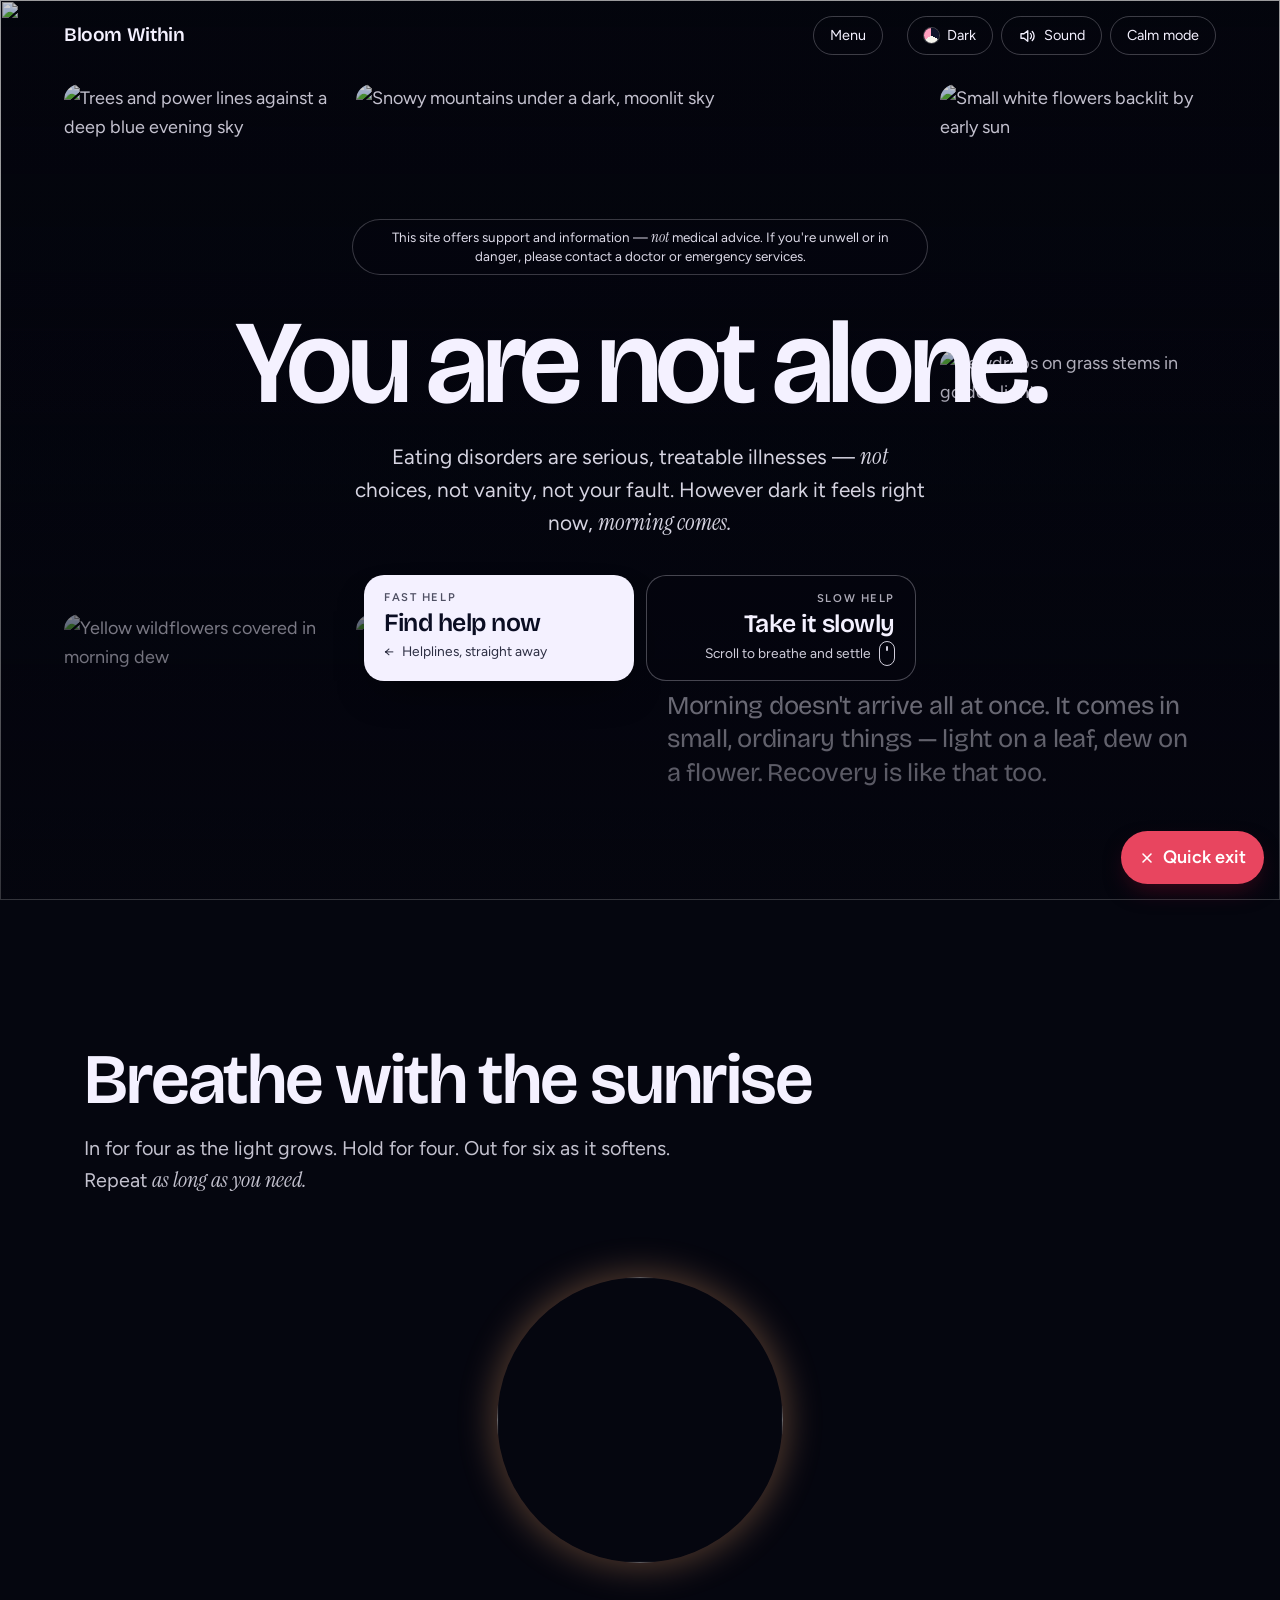
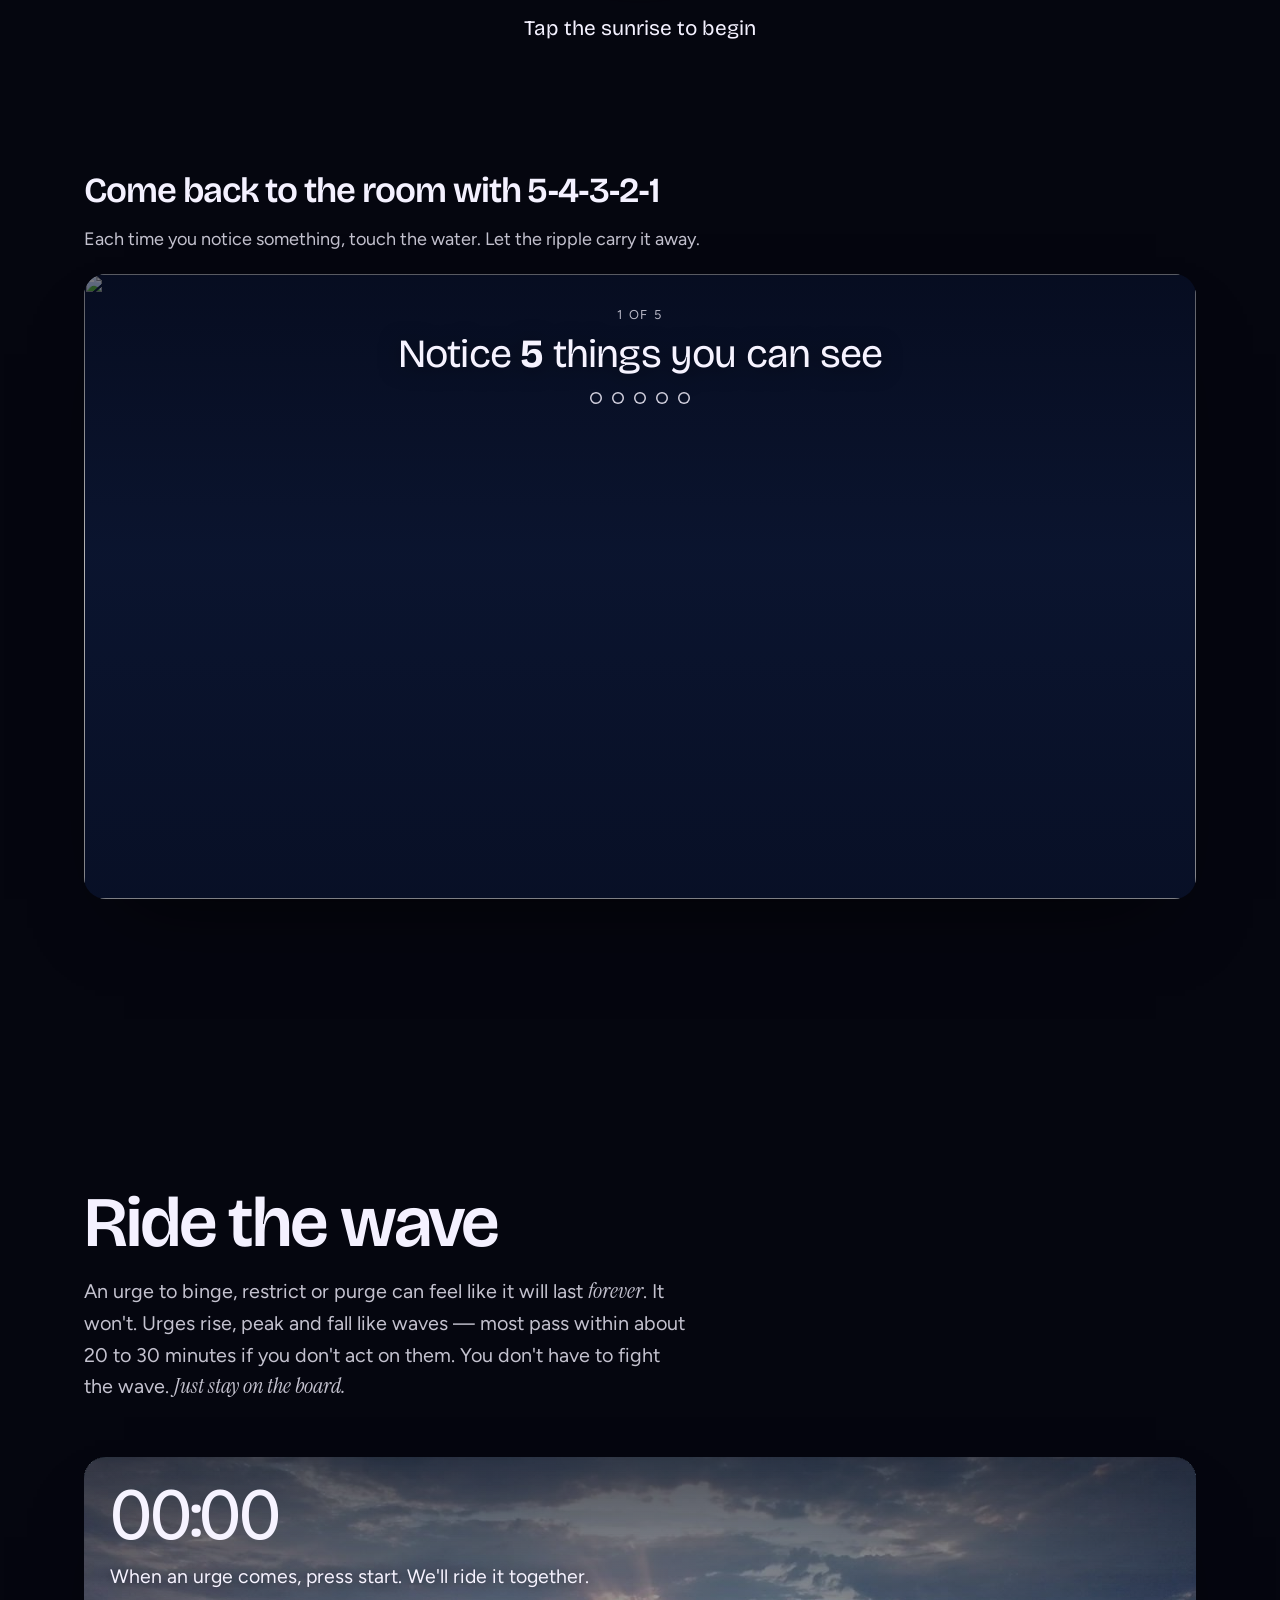
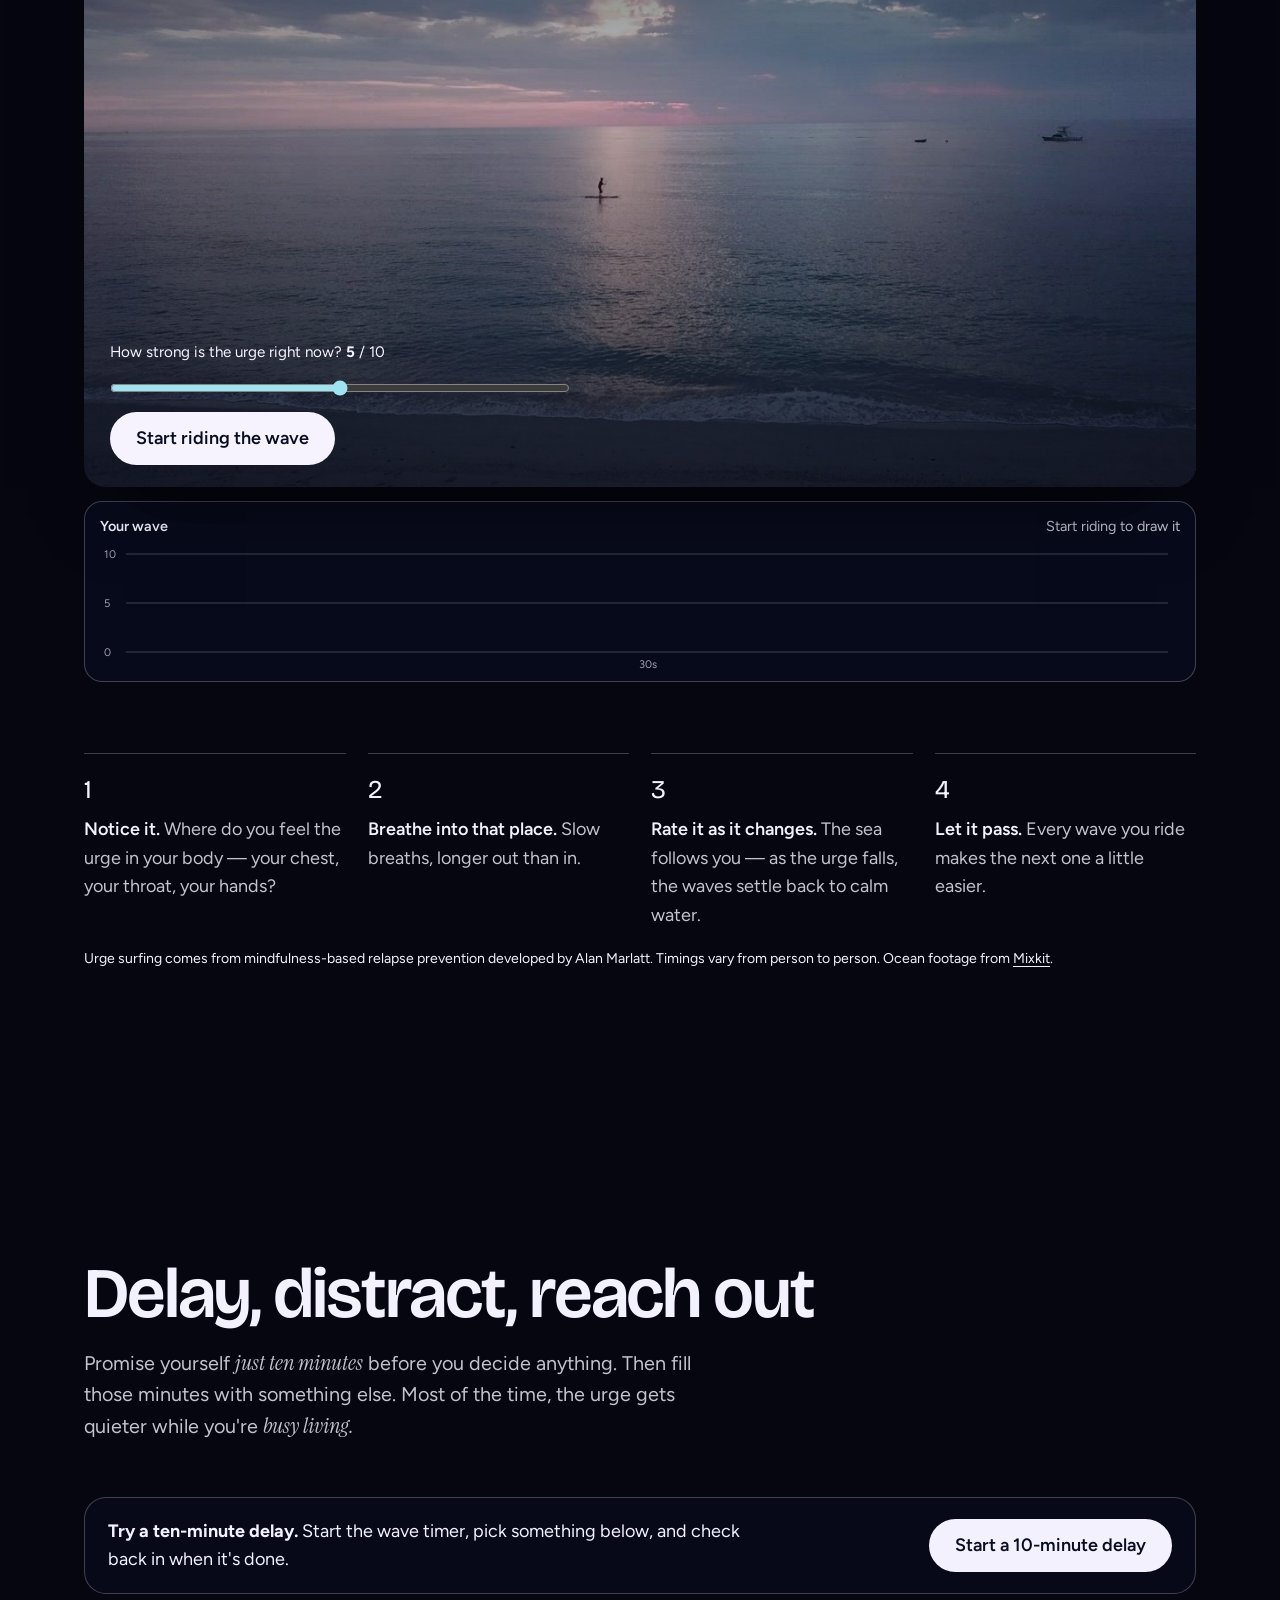
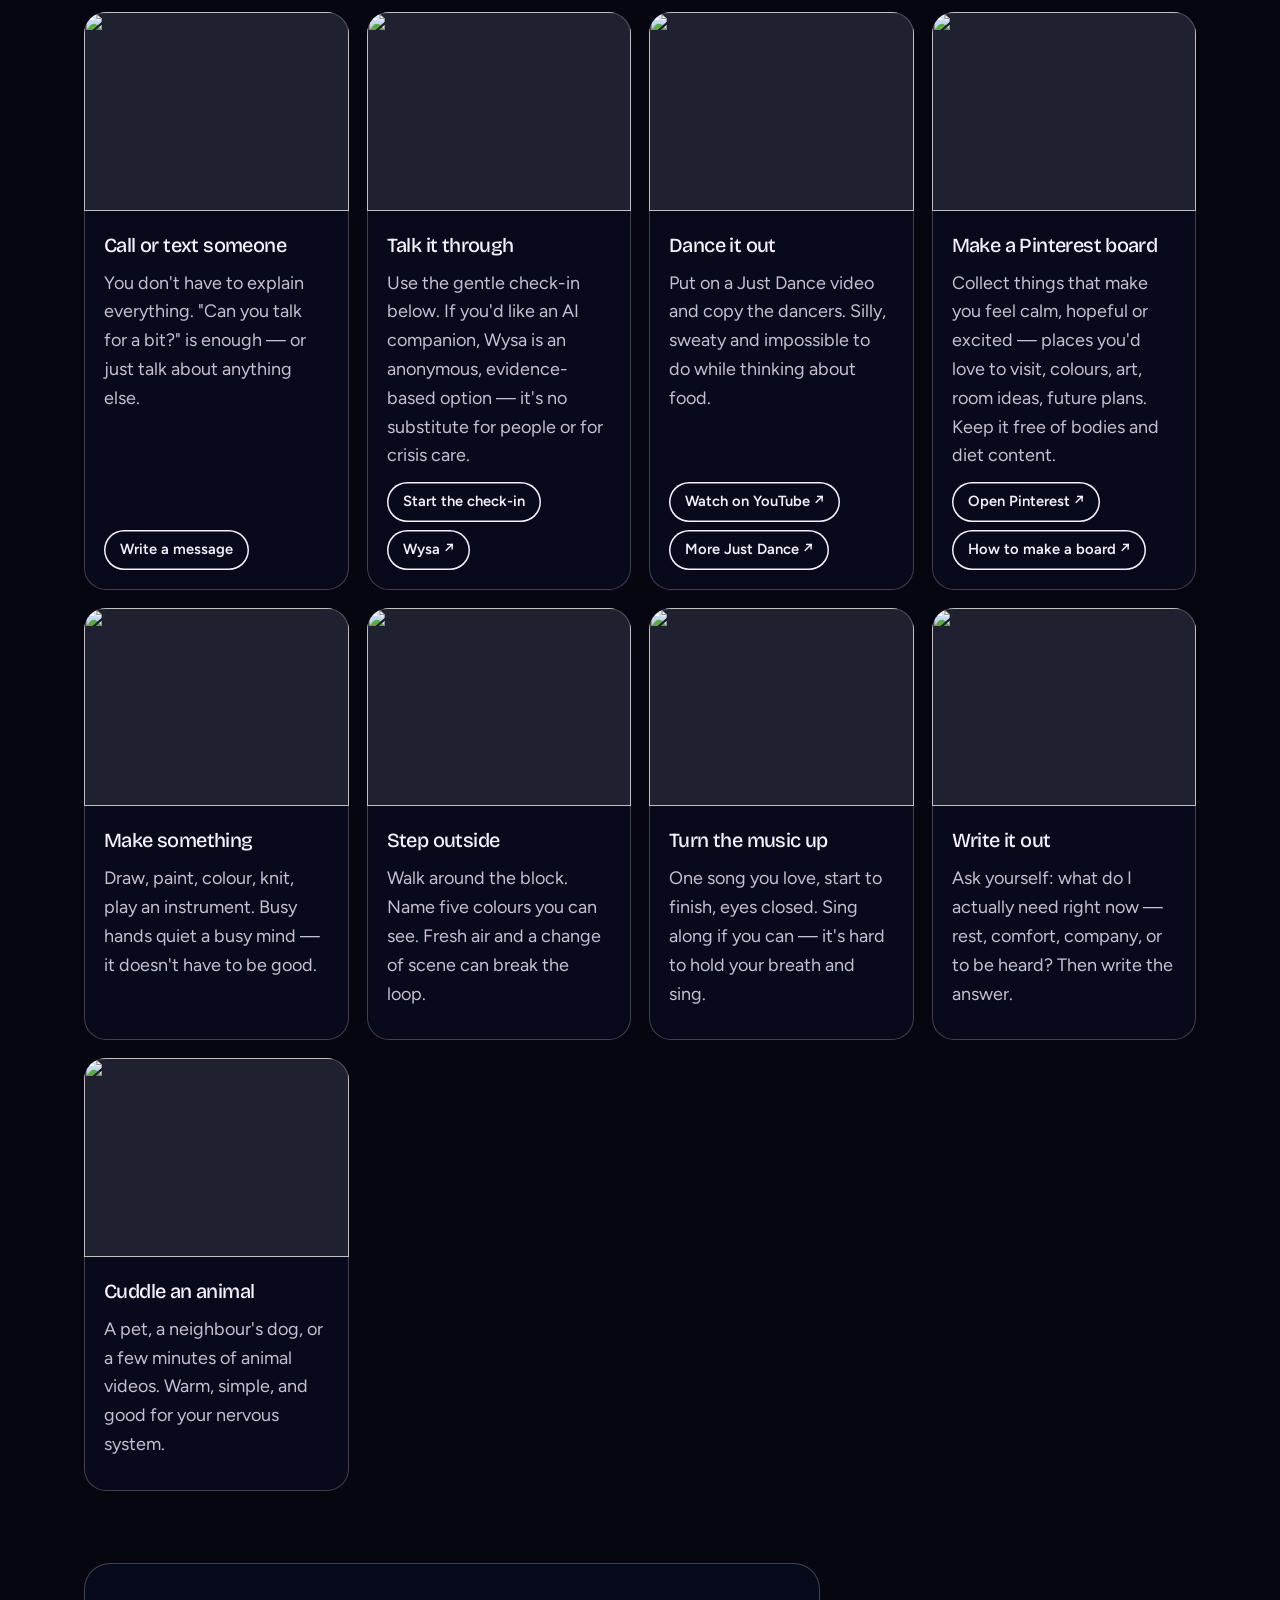
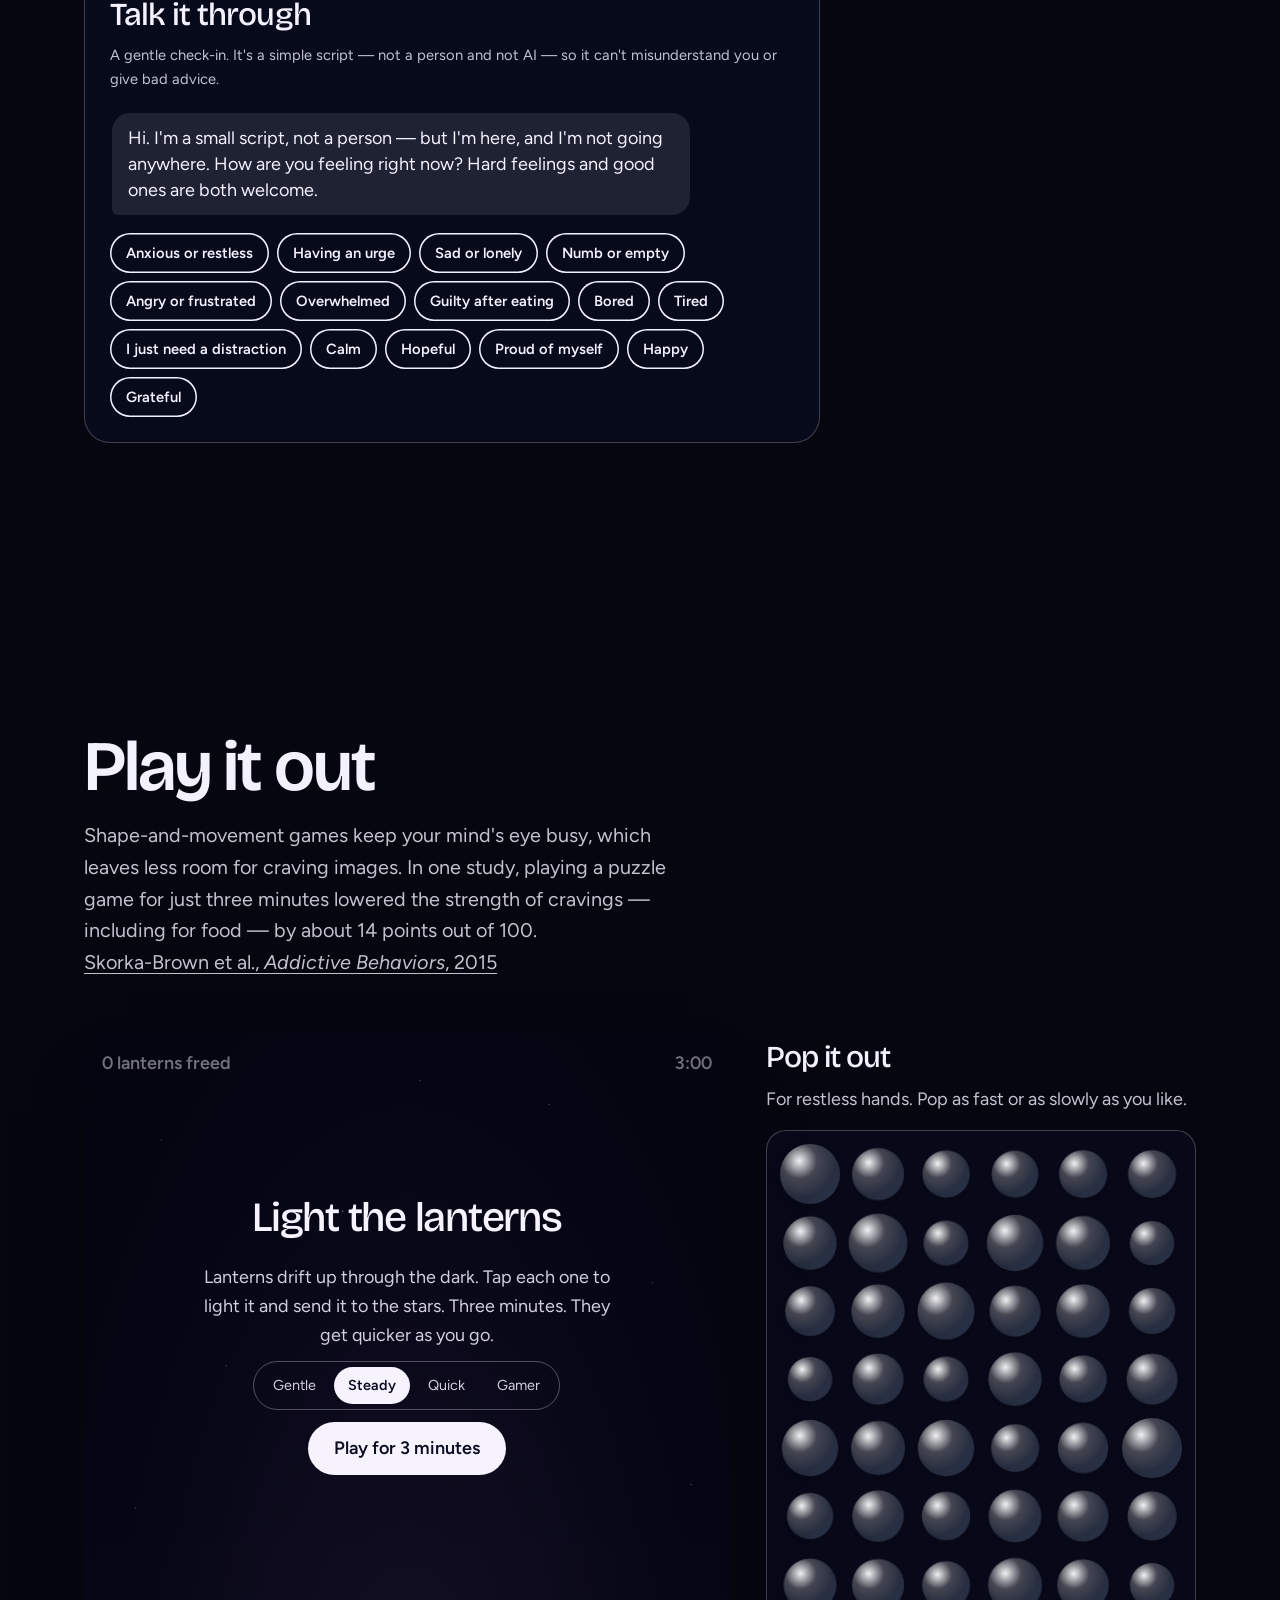
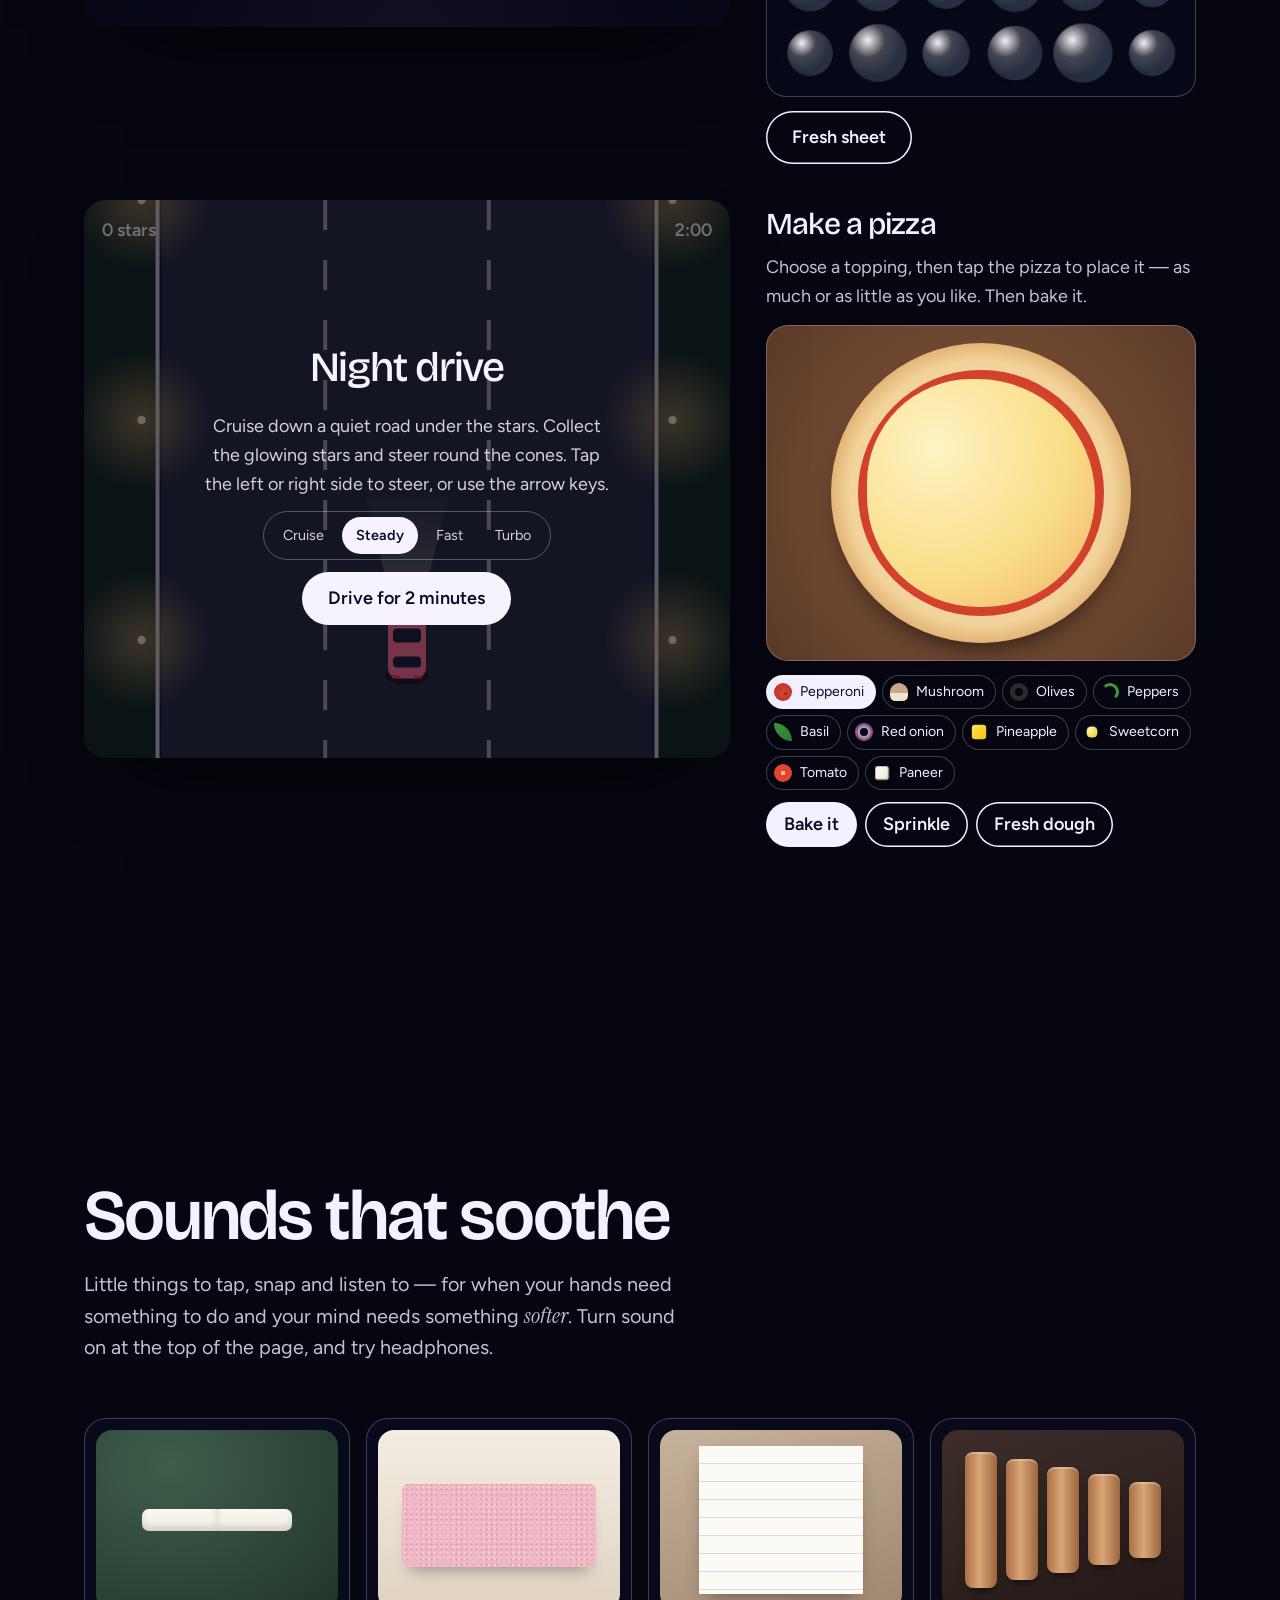
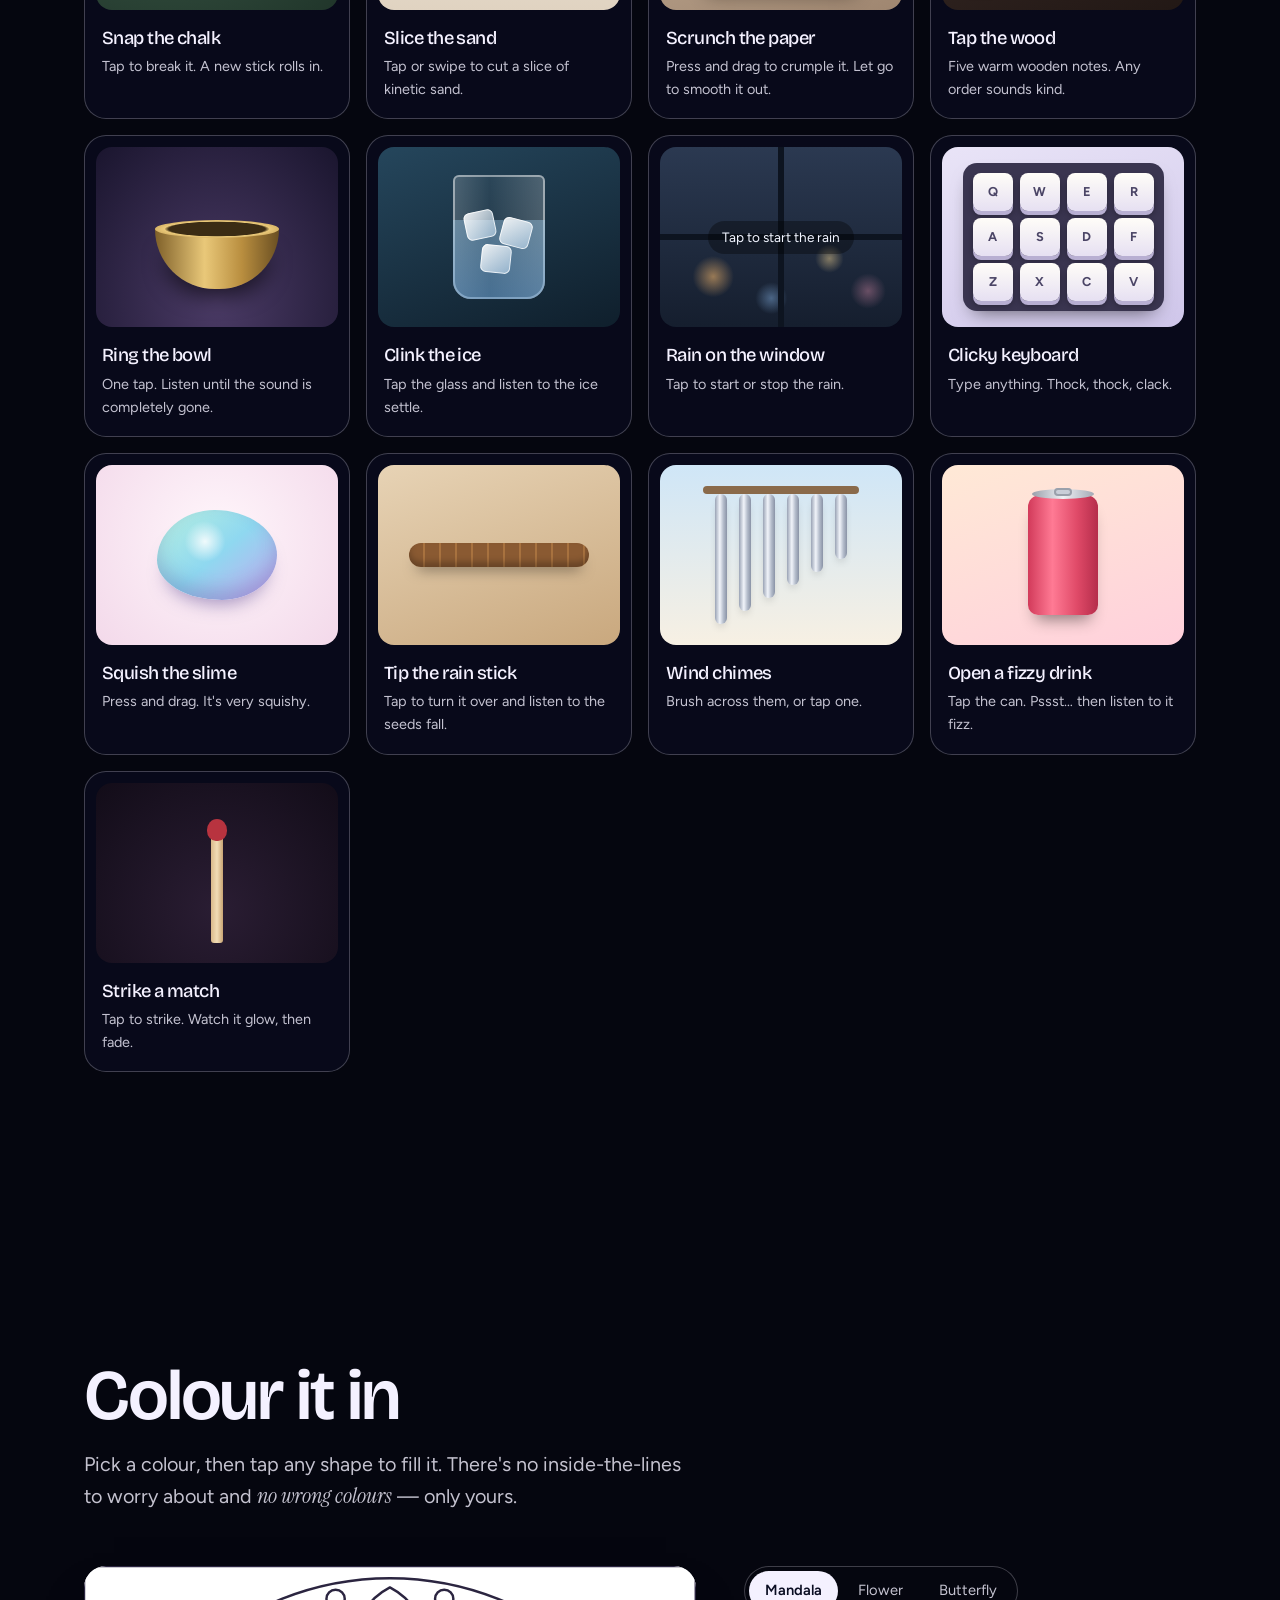
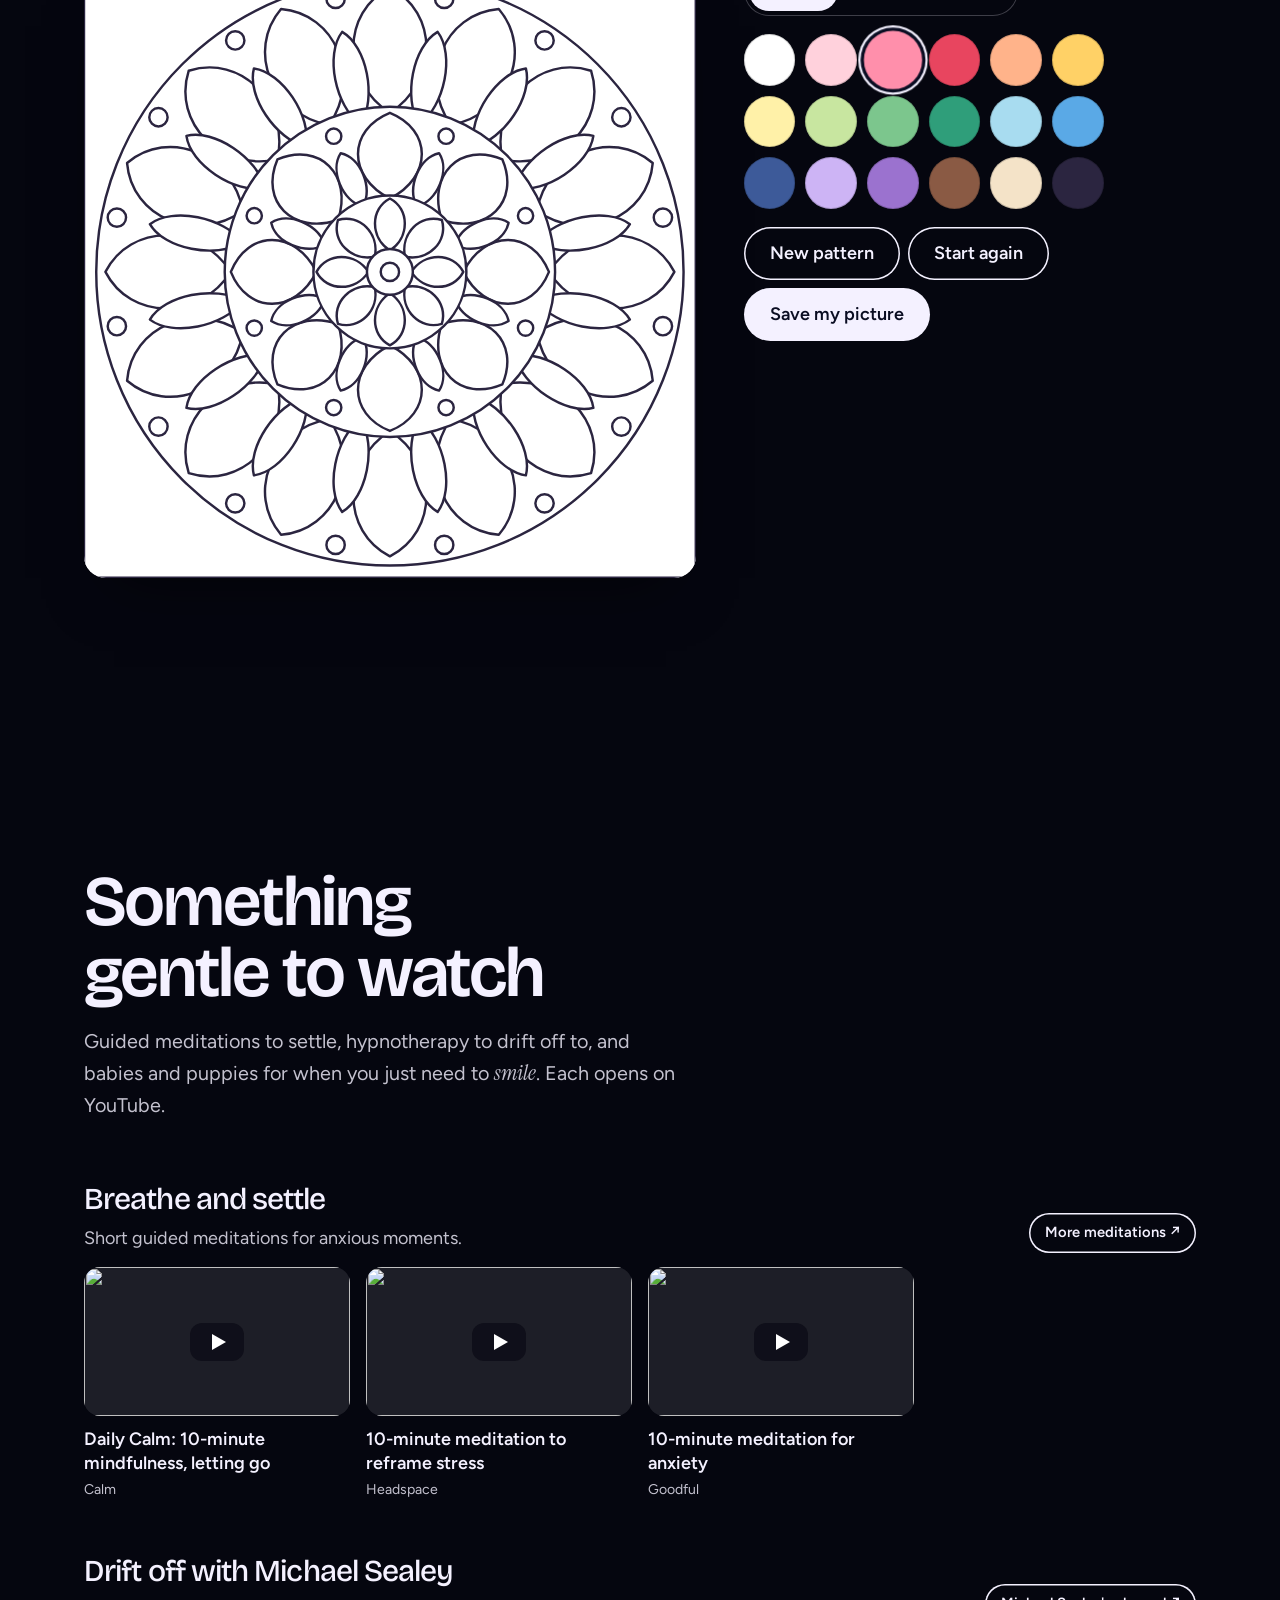
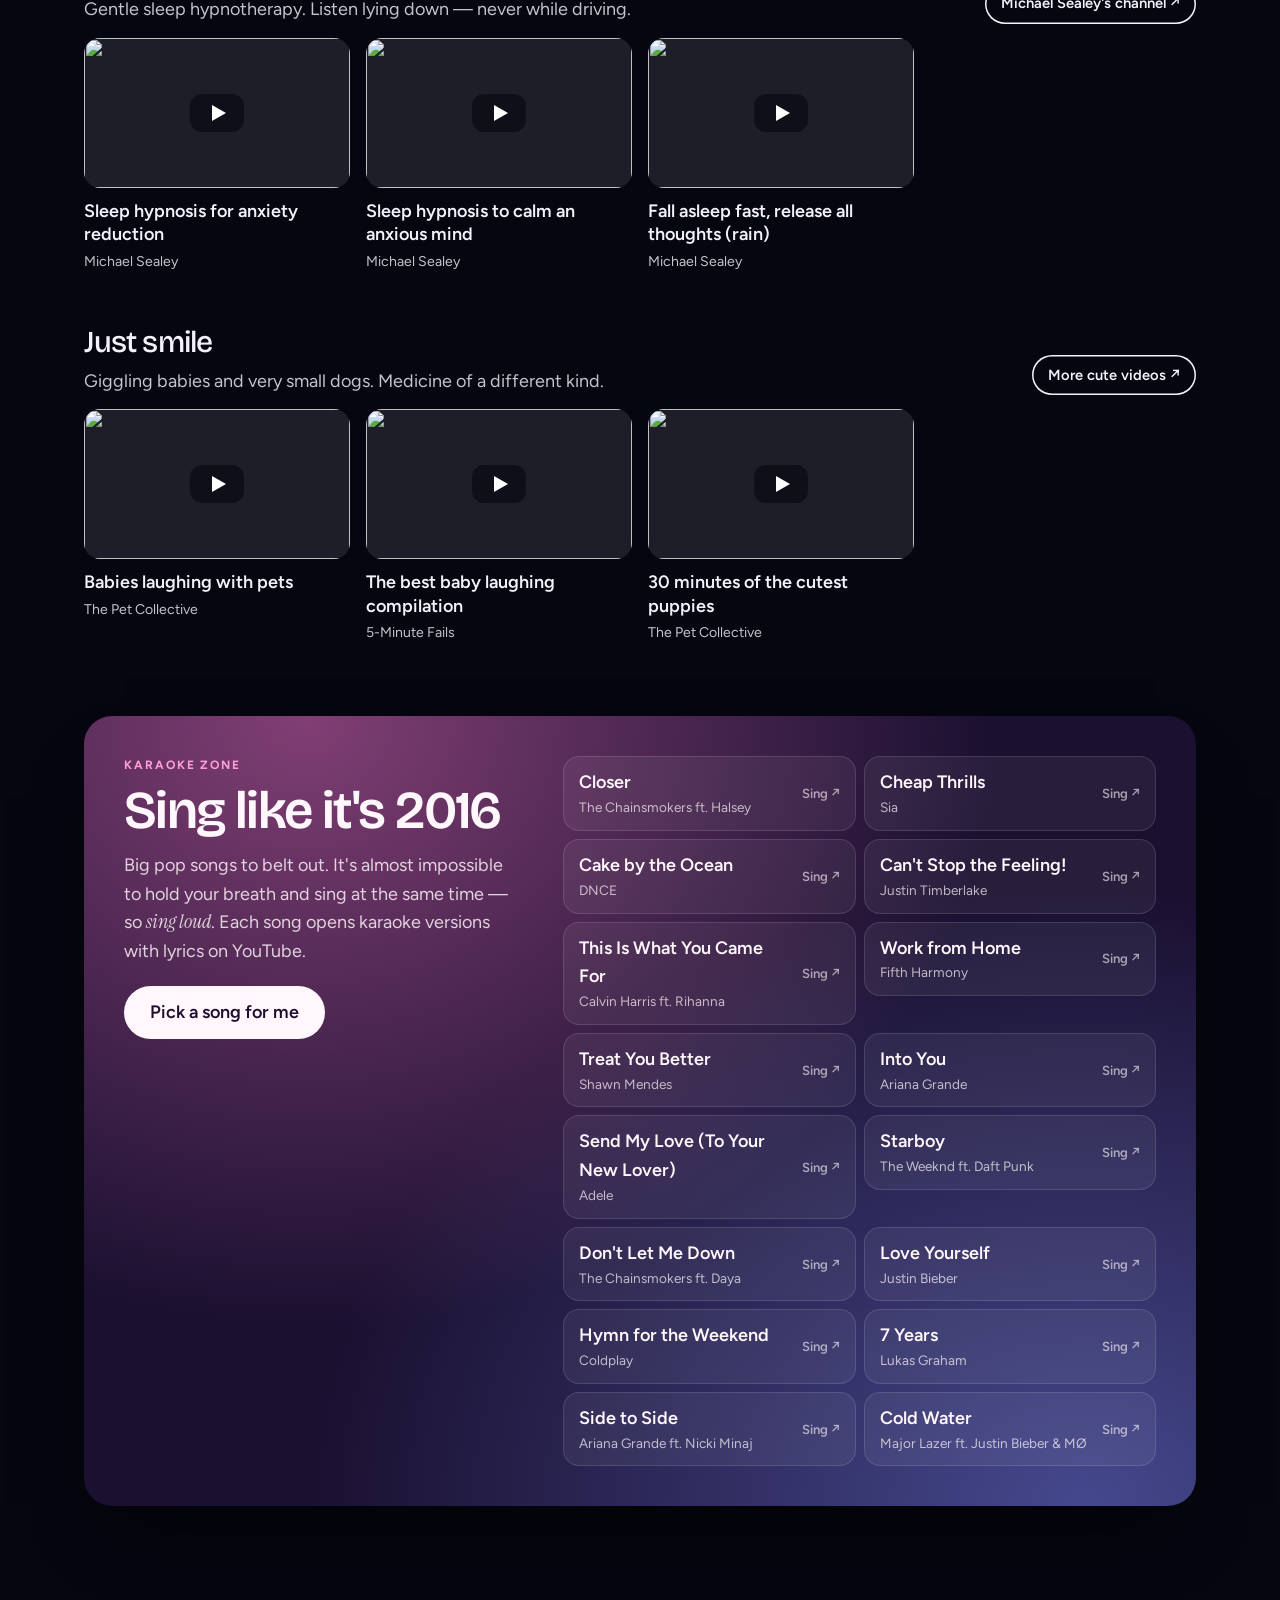
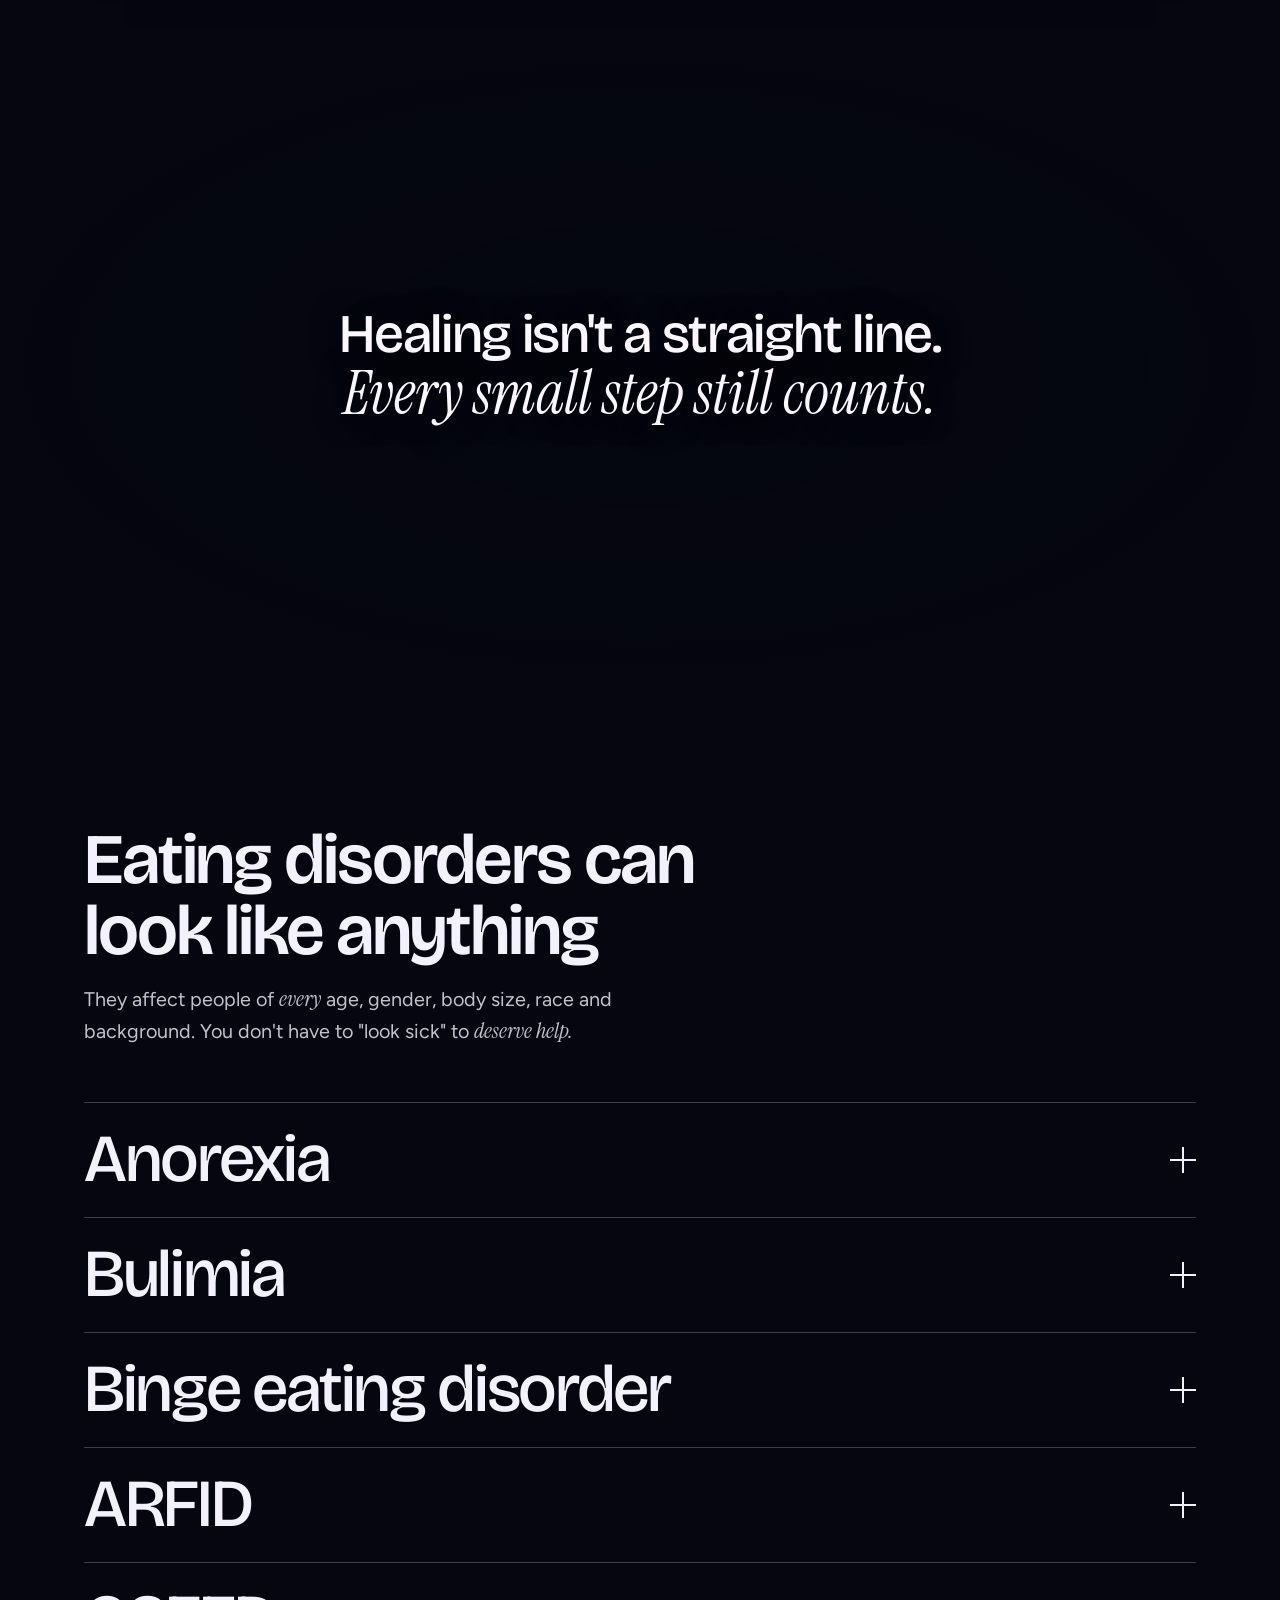
==== commit fc0b9209: "Add games, colouring, videos, karaoke, check-ins and donations - Night drive and pizza-making games;" ====
--- a/index.html
+++ b/index.html
@@ -9,7 +9,7 @@
   <link rel="preconnect" href="https://fonts.googleapis.com">
   <link rel="preconnect" href="https://fonts.gstatic.com" crossorigin>
   <link href="https://fonts.googleapis.com/css2?family=Bricolage+Grotesque:opsz,wght@12..96,300..700&family=Figtree:wght@400;500;600&family=Instrument+Serif:ital@0;1&display=swap" rel="stylesheet">
-  <link rel="stylesheet" href="style.css?v=11">
+  <link rel="stylesheet" href="style.css?v=15">
   <script>document.documentElement.classList.add("js", "loading");try{var t=localStorage.getItem("bloom-theme");if(t)document.documentElement.dataset.theme=t;}catch(e){}</script>
 </head>
 <body>
@@ -44,14 +44,20 @@
       <button class="pill menu" id="menuBtn" aria-expanded="false" aria-controls="menu">Menu</button>
       <ul id="menu">
         <li><a href="#breathe">Breathe</a></li>
-        <li><a href="#surf">Urges</a></li>
+        <li><a href="#surf">Ride the urge</a></li>
         <li><a href="#distract">Distract</a></li>
-        <li><a href="#asmr">Soothe</a></li>
+        <li><a href="#play">Games</a></li>
+        <li><a href="#asmr">ASMR sounds</a></li>
+        <li><a href="#colour">Colour in</a></li>
+        <li><a href="#watch">Watch &amp; sing</a></li>
         <li><a href="#know">Understand</a></li>
         <li><a href="#nourish">Nourish</a></li>
         <li><a href="#help">Get help</a></li>
         <li><a href="#resources">Resources</a></li>
-        <li><a href="#support">Support</a></li>
+        <li><a href="#support">Support someone</a></li>
+        <li><a href="#notes">Notes</a></li>
+        <li><a href="#stay">Check-ins</a></li>
+        <li><a href="#donate">Donate</a></li>
       </ul>
     </nav>
     <div class="bar-tools">
@@ -112,22 +118,12 @@
     <section id="breathe" class="chapter">
       <div class="chapter-head reveal">
         <h2>Breathe with the sunrise</h2>
-        <p>In for four as the light grows. Hold for four. Out for six as it softens. <em>Follow the light</em> — it shows you when.</p>
+        <p>In for four as the light grows. Hold for four. Out for six as it softens. Repeat <em>as long as you need.</em></p>
       </div>
       <div class="sunrise reveal">
-        <div class="breath" id="breath">
-          <svg class="breath-ring" viewBox="0 0 120 120" aria-hidden="true"><circle class="ring-track" cx="60" cy="60" r="57"/><circle class="ring-fill" id="ringFill" cx="60" cy="60" r="57" pathLength="100"/></svg>
-          <div class="motes" id="motes" aria-hidden="true"></div>
-          <button class="sun-window" id="sunWindow" aria-label="Start or stop the breathing exercise">
-            <img data-photo="1577337473192-fec17938c468" data-w="900" alt="">
-          </button>
-        </div>
-        <div class="breath-guide" id="breathGuide" aria-hidden="true">
-          <span class="phase" data-p="0"><svg viewBox="0 0 40 40"><circle cx="20" cy="20" r="5"/><path d="M20 2v10m-3.5-3.5L20 12l3.5-3.5M20 38V28m-3.5 3.5L20 28l3.5 3.5M2 20h10m-3.5-3.5L12 20l-3.5 3.5M38 20H28m3.5-3.5L28 20l3.5 3.5"/></svg></span>
-          <span class="phase" data-p="1"><svg viewBox="0 0 40 40"><circle cx="20" cy="20" r="14"/><path d="M16 14v12M24 14v12"/></svg></span>
-          <span class="phase" data-p="2"><svg viewBox="0 0 40 40"><circle cx="20" cy="20" r="5"/><path d="M20 12V2m-3.5 3.5L20 2l3.5 3.5M20 28v10m-3.5-3.5L20 38l3.5-3.5M12 20H2m3.5-3.5L2 20l3.5 3.5M28 20h10m-3.5-3.5L38 20l-3.5 3.5"/></svg></span>
-        </div>
-        <div class="breath-count" id="breathCount" aria-hidden="true"></div>
+        <button class="sun-window" id="sunWindow" aria-label="Start or stop the breathing exercise">
+          <img data-photo="1577337473192-fec17938c468" data-w="900" alt="">
+        </button>
         <p class="sun-cue" id="sunCue" aria-live="polite">Tap the sunrise to begin</p>
       </div>
 
@@ -172,6 +168,10 @@
             <button class="btn btn-line" id="surfDone" hidden>The wave has passed</button>
           </div>
         </div>
+      </div>
+      <div class="surf-chart" id="surfChart">
+        <div class="sc-head"><span>Your wave</span><span class="sc-note" id="scNote">Start riding to draw it</span></div>
+        <canvas id="surfChartCanvas" aria-hidden="true"></canvas>
       </div>
       <p class="surf-count" id="surfCount"></p>
       <ol class="surf-steps reveal">
@@ -228,6 +228,35 @@
           <div class="bubble-grid" id="bubbleGrid"></div>
           <button class="btn btn-line" id="bubbleReset">Fresh sheet</button>
         </div>
+        <div class="racer reveal" id="racer">
+          <canvas id="racerCanvas" aria-label="Night drive: steer the car to collect stars and miss the cones"></canvas>
+          <div class="lg-hud"><span id="rcScore">0 stars</span><span id="rcTime">2:00</span></div>
+          <div class="lg-start" id="rcStart">
+            <h3>Night drive</h3>
+            <p>Cruise down a quiet road under the stars. Collect the glowing stars and steer round the cones. Tap the left or right side to steer, or use the arrow keys.</p>
+            <div class="speeds" role="radiogroup" aria-label="Speed" id="rcSpeeds">
+              <button type="button" role="radio" data-speed="0.7" aria-checked="false">Cruise</button>
+              <button type="button" role="radio" data-speed="1" aria-checked="true">Steady</button>
+              <button type="button" role="radio" data-speed="1.5" aria-checked="false">Fast</button>
+              <button type="button" role="radio" data-speed="2.2" aria-checked="false">Turbo</button>
+            </div>
+            <button class="btn btn-solid" id="rcPlay">Drive for 2 minutes</button>
+          </div>
+        </div>
+        <div class="pizza reveal" id="pizza">
+          <h3>Make a pizza</h3>
+          <p>Choose a topping, then tap the pizza to place it — as much or as little as you like. Then bake it.</p>
+          <div class="pz-stage" id="pzStage">
+            <div class="pz-base" id="pzBase"><i class="pz-sauce"></i><i class="pz-cheese"></i><div class="pz-tops" id="pzTops"></div></div>
+          </div>
+          <div class="pz-tray" id="pzTray" role="radiogroup" aria-label="Toppings"></div>
+          <div class="pz-actions">
+            <button class="btn btn-solid" id="pzBake" type="button">Bake it</button>
+            <button class="btn btn-line" id="pzSprinkle" type="button">Sprinkle</button>
+            <button class="btn btn-line" id="pzNew" type="button">Fresh dough</button>
+          </div>
+          <p class="pz-msg" id="pzMsg" aria-live="polite"></p>
+        </div>
       </div>
     </section>
 
@@ -237,6 +266,46 @@
         <p>Little things to tap, snap and listen to — for when your hands need something to do and your mind needs something <em>softer</em>. Turn sound on at the top of the page, and try headphones.</p>
       </div>
       <div class="toys" id="toys"></div>
+    </section>
+
+    <section id="colour" class="chapter colour">
+      <div class="chapter-head reveal">
+        <h2>Colour it in</h2>
+        <p>Pick a colour, then tap any shape to fill it. There's no inside-the-lines to worry about and <em>no wrong colours</em> — only yours.</p>
+      </div>
+      <div class="colour-wrap reveal">
+        <div class="colour-art" id="colourArt"></div>
+        <div class="colour-tools">
+          <div class="colour-pages" role="radiogroup" aria-label="Picture" id="colourPages">
+            <button type="button" role="radio" data-page="mandala" aria-checked="true">Mandala</button>
+            <button type="button" role="radio" data-page="flower" aria-checked="false">Flower</button>
+            <button type="button" role="radio" data-page="butterfly" aria-checked="false">Butterfly</button>
+          </div>
+          <div class="palette" id="palette" role="radiogroup" aria-label="Colour"></div>
+          <div class="colour-actions">
+            <button class="btn btn-line" type="button" id="colourNew">New pattern</button>
+            <button class="btn btn-line" type="button" id="colourClear">Start again</button>
+            <button class="btn btn-solid" type="button" id="colourSave">Save my picture</button>
+          </div>
+        </div>
+      </div>
+    </section>
+
+    <section id="watch" class="chapter watch">
+      <div class="chapter-head reveal">
+        <h2>Something gentle to watch</h2>
+        <p>Guided meditations to settle, hypnotherapy to drift off to, and babies and puppies for when you just need to <em>smile</em>. Each opens on YouTube.</p>
+      </div>
+      <div class="watch-groups" id="watchGroups"></div>
+      <div class="karaoke reveal" id="karaoke">
+        <div class="kar-head">
+          <p class="kar-tag">Karaoke zone</p>
+          <h3>Sing like it's 2016</h3>
+          <p>Big pop songs to belt out. It's almost impossible to hold your breath and sing at the same time — so <em>sing loud</em>. Each song opens karaoke versions with lyrics on YouTube.</p>
+          <button class="btn btn-solid" type="button" id="karShuffle">Pick a song for me</button>
+        </div>
+        <ol class="kar-list" id="karList"></ol>
+      </div>
     </section>
 
     <figure class="band"><img data-photo="1531156992292-d36397ee9184" alt=""><figcaption class="band-quote"><p>Healing isn't a straight line.<br><em>Every small step still counts.</em></p></figcaption></figure>
@@ -409,16 +478,19 @@
         </div>
         <div class="step-list">
           <a class="step reveal" href="https://eatingdisordersanonymous.org/" target="_blank" rel="noopener">
+            <span class="logo"><img src="images/logos/eda.png" alt="" loading="lazy"></span>
             <h3>Eating Disorders Anonymous</h3>
             <p>For anyone with any eating disorder. Its focus is balance and moderation, not rigid rules. "The only requirement for membership is a desire to recover."</p>
             <span class="go">eatingdisordersanonymous.org ↗</span>
           </a>
           <a class="step reveal" href="https://www.aba12steps.org/" target="_blank" rel="noopener">
+            <span class="logo"><img src="images/logos/aba.png" alt="" loading="lazy"></span>
             <h3>Anorexics and Bulimics Anonymous</h3>
             <p>A fellowship for people recovering from anorexia, bulimia, compulsive overeating and related eating disorders. Free, anonymous meetings worldwide.</p>
             <span class="go">aba12steps.org ↗</span>
           </a>
           <a class="step reveal" href="https://oa.org/" target="_blank" rel="noopener">
+            <span class="logo"><img src="images/logos/oa.jpg" alt="" loading="lazy"></span>
             <h3>Overeaters Anonymous</h3>
             <p>The longest-running food fellowship, for anyone with problems related to food — including binge eating, bulimia and anorexia.</p>
             <span class="go">oa.org ↗</span>
@@ -492,6 +564,43 @@
         <button class="btn btn-solid" type="submit">Pin it</button>
       </form>
     </section>
+
+    <section id="stay" class="chapter stay">
+      <div class="stay-grid">
+        <div class="stay-card reveal">
+          <p class="kar-tag">Gentle check-ins</p>
+          <h2>A kind note, now and then</h2>
+          <p>Leave your email for an occasional check-in — a reminder to breathe, something kind to read, and new resources as they're added. <em>No diet talk, no numbers</em>, never shared with anyone. Unsubscribe any time.</p>
+          <form class="stay-form" id="stayForm">
+            <label class="sr" for="stayEmail">Your email</label>
+            <input id="stayEmail" name="email" type="email" required placeholder="you@example.com" autocomplete="email">
+            <fieldset class="stay-opts">
+              <legend class="sr">What would you like?</legend>
+              <label><input type="checkbox" name="checkin" checked> Weekly kind check-in</label>
+              <label><input type="checkbox" name="updates" checked> New resources and updates</label>
+            </fieldset>
+            <label class="stay-consent"><input type="checkbox" id="stayConsent" required> I'm happy to receive these emails</label>
+            <button class="btn btn-solid" type="submit">Sign me up</button>
+          </form>
+          <p class="stay-msg" id="stayMsg" aria-live="polite"></p>
+          <p class="fine">Emails aren't monitored for emergencies. If you need help right now, <a href="#help">find a helpline</a>.</p>
+        </div>
+        <div class="donate-card reveal" id="donate">
+          <p class="kar-tag">Support the project</p>
+          <h2>Help keep this place open</h2>
+          <p>Bloom Within is free, ad-free and always will be. If it's helped you and you'd like to give something back, <em>any amount</em> keeps it running — and never feel you have to.</p>
+          <div class="currency" role="radiogroup" aria-label="Currency" id="currency"></div>
+          <div class="amounts" role="radiogroup" aria-label="Amount" id="amounts"></div>
+          <label class="custom-amt"><span>Or your own amount</span><span class="amt-field"><b id="curSym">$</b><input id="customAmt" type="number" min="1" step="1" inputmode="decimal" placeholder="Any amount"></span></label>
+          <div class="donate-actions">
+            <button class="btn btn-solid" type="button" id="payPal">Give with PayPal</button>
+            <button class="btn btn-line" type="button" id="payUpi" hidden>Pay with UPI</button>
+          </div>
+          <p class="stay-msg" id="donateMsg" aria-live="polite"></p>
+          <p class="fine">Payments are handled by PayPal (or your UPI app). This site never sees your card or bank details.</p>
+        </div>
+      </div>
+    </section>
   </main>
 
   <footer class="close">
@@ -506,9 +615,10 @@
   <script src="https://cdnjs.cloudflare.com/ajax/libs/gsap/3.12.5/gsap.min.js"></script>
   <script src="https://cdnjs.cloudflare.com/ajax/libs/gsap/3.12.5/ScrollTrigger.min.js"></script>
   <script src="https://unpkg.com/lenis@1.1.13/dist/lenis.min.js"></script>
-  <script src="shared/helplines.js?v=11"></script>
-  <script src="shared/resources.js?v=11"></script>
-  <script src="shared/sound.js?v=11"></script>
-  <script src="script.js?v=11"></script>
+  <script src="shared/helplines.js?v=15"></script>
+  <script src="shared/resources.js?v=15"></script>
+  <script src="shared/config.js?v=15"></script>
+  <script src="shared/sound.js?v=15"></script>
+  <script src="script.js?v=15"></script>
 </body>
 </html>
--- a/style.css
+++ b/style.css
@@ -483,11 +483,6 @@
 .pod .by { font-size: .88rem; margin: 2px 0 6px; }
 .pod .go { width: 100%; }
 .papers { list-style: none; border-top: 1px solid var(--line); }
-.paper { display: grid; grid-template-columns: 170px minmax(0, 1fr); gap: 4px 28px; padding: 20px 0; border-bottom: 1px solid var(--line); }
-.paper .topic { grid-row: span 2; font-family: var(--display); font-size: 1.15rem; }
-.paper a { font-size: 1.08em; font-weight: 500; text-decoration-color: var(--line); }
-.paper a:hover { text-decoration-color: currentColor; }
-.paper p { color: var(--ink-soft); font-size: .92rem; }
 
 @keyframes pop { from { opacity: 0; transform: scale(.9); } }
 @keyframes thank { from { opacity: 1; transform: scale(1); } to { opacity: 0; transform: scale(2.6); } }
@@ -594,10 +589,10 @@
 .calm.js .reveal { opacity: 1; transform: none; }
 
 /* ---------- small screens ---------- */
-@media (max-width: 1100px) {
+@media all {
   .menu { display: inline-block; }
 }
-@media (max-width: 1100px) {
+@media all {
   .bar ul {
     position: absolute; top: 100%; left: var(--gutter); right: var(--gutter); flex-direction: column; gap: 4px; padding: 12px;
     border-radius: 20px; background: var(--paper); border: 1px solid var(--line);
@@ -703,7 +698,7 @@
 
 /* paper */
 .toy-paper .toy-stage { background: linear-gradient(160deg, #c7b29b, #9f8670); touch-action: none; }
-.paper { width: 68%; height: 82%; display: grid; place-items: center; pointer-events: none; }
+.paper-toy { width: 68%; height: 82%; display: grid; place-items: center; pointer-events: none; }
 .sheet { position: relative; width: 100%; height: 100%; background: #fbfaf5; box-shadow: 0 8px 18px -8px rgba(0, 0, 0, .45);
   background-image: repeating-linear-gradient(180deg, transparent 0 17px, rgba(90, 130, 200, .25) 17px 18px);
   transition: transform .14s ease-out, clip-path .14s ease-out; }
@@ -756,3 +751,206 @@
 .raining .window i { animation: fall var(--d) linear infinite; animation-delay: var(--o); }
 @keyframes fall { from { transform: translateY(0); opacity: .9; } to { transform: translateY(260px); opacity: .9; } }
 .toy-rain .toy-stage:not(.raining)::after { content: "Tap to start the rain"; position: relative; padding: 6px 14px; border-radius: 999px; font-size: .85rem; color: #f2f5ff; background: rgba(0, 0, 0, .35); }
+
+/* ---------- round 3 ---------- */
+/* the menu opens as a panel on every screen size: there are a lot of places to go now */
+.bar ul { display: grid; grid-template-columns: repeat(auto-fill, minmax(170px, 1fr)); max-height: calc(100svh - 90px); overflow-y: auto; }
+
+/* help paths sit side by side, centred under the words */
+.hero-copy { padding-bottom: clamp(60px, 10vh, 110px); }
+.hero-paths { position: static; justify-content: center; margin-top: clamp(22px, 4vh, 36px); width: 100%; }
+.path { width: min(270px, 47%); }
+
+/* the breathing sunrise, as it was */
+.sun-window { width: min(340px, 72vw); }
+
+/* myths: the strike-through runs through every line of the text */
+.myth button { display: block; }
+.myth-tag { display: block; margin-bottom: 6px; }
+.myth-text { display: inline; background-position: 0 58%; -webkit-box-decoration-break: clone; box-decoration-break: clone; }
+
+/* the wave chart */
+.surf-chart { margin-top: 14px; padding: 14px 16px 8px; border-radius: 18px; background: color-mix(in srgb, var(--paper) 62%, transparent); box-shadow: inset 0 0 0 1px var(--line); }
+.sc-head { display: flex; flex-wrap: wrap; justify-content: space-between; gap: 4px 16px; font-size: .9rem; }
+.sc-head span:first-child { font-weight: 600; }
+.sc-note { color: var(--ink-soft); }
+.surf-chart canvas { display: block; width: 100%; height: 130px; margin-top: 6px; }
+
+/* bubble wrap in mixed sizes */
+.bubble { transform: scale(var(--sz, 1)); }
+.bubble:active { transform: scale(calc(var(--sz, 1) * .88)); }
+.bubble.popped { transform: scale(calc(var(--sz, 1) * .8)); }
+
+/* logos and covers */
+.logo { display: grid; place-items: center; width: 56px; height: 56px; border-radius: 16px; overflow: hidden; background: #fff; box-shadow: 0 6px 16px -8px rgba(0, 0, 0, .5); flex: none; }
+.logo img { width: 100%; height: 100%; object-fit: contain; }
+.logo.reddit { border-radius: 50%; background: #ff4500; color: #fff; font-family: var(--display); font-weight: 700; font-size: 1.15rem; letter-spacing: -.02em; }
+.pod-cover { flex: none; width: 72px; height: 72px; border-radius: 14px; overflow: hidden; box-shadow: 0 8px 18px -8px rgba(0, 0, 0, .6); }
+.pod-cover img { width: 100%; height: 100%; object-fit: cover; }
+.pod-cover img[src*="fly-to-freedom"] { object-position: 0% 70%; }
+
+/* research: cards that are easy to read */
+.papers { display: grid; grid-template-columns: repeat(auto-fill, minmax(min(100%, 330px), 1fr)); gap: 16px; border-top: 0; }
+.paper {
+  display: flex; flex-direction: column; align-items: flex-start; gap: 10px; padding: 22px 22px 20px; border-bottom: 0; border-radius: 22px;
+  background: color-mix(in srgb, var(--paper) 86%, transparent); box-shadow: inset 0 0 0 1px var(--line); -webkit-backdrop-filter: blur(10px); backdrop-filter: blur(10px);
+}
+.paper .topic { grid-row: auto; padding: 4px 12px; border-radius: 999px; font-family: var(--body); font-size: .78rem; font-weight: 600; letter-spacing: .08em; text-transform: uppercase; color: var(--paper); background: var(--ink); }
+.paper h3 { font-family: var(--display); font-size: 1.22rem; font-weight: 600; line-height: 1.3; letter-spacing: -.01em; color: var(--ink); }
+.paper .plain { color: var(--ink); font-size: 1rem; line-height: 1.55; opacity: .92; flex: 1; }
+.paper .meta { color: var(--ink-soft); font-size: .86rem; line-height: 1.4; }
+.paper .chip { margin-top: 4px; }
+
+/* more ASMR toys */
+.toy-keys .toy-stage { cursor: default; background: linear-gradient(160deg, #e9e4f7, #cfc6ea); }
+.kb { display: grid; grid-template-columns: repeat(4, 40px); gap: 7px; padding: 10px; border-radius: 14px; background: #3a3550; box-shadow: 0 10px 20px -10px rgba(0, 0, 0, .6); }
+.kc { height: 38px; border-radius: 8px; font-weight: 700; font-size: .8rem; color: #4b4566; background: linear-gradient(180deg, #fffdf8, #e6e0f2); box-shadow: 0 4px 0 #b8afd2, 0 5px 6px rgba(0, 0, 0, .3); transition: transform .05s ease, box-shadow .05s ease; touch-action: manipulation; }
+.kc.down { transform: translateY(3px); box-shadow: 0 1px 0 #b8afd2, 0 2px 3px rgba(0, 0, 0, .3); }
+.toy-slime .toy-stage { background: radial-gradient(circle at 50% 40%, #fff6fb, #f3d9ea); touch-action: none; }
+.slime i { display: block; width: 120px; height: 90px; border-radius: 48% 52% 46% 54% / 56% 50% 50% 44%;
+  background: radial-gradient(circle at var(--px, 40%) var(--py, 35%), rgba(255, 255, 255, .85), transparent 22%), linear-gradient(140deg, #b8f0e0, #8fd8f0 50%, #c8a8f0);
+  box-shadow: inset 0 -10px 18px rgba(80, 60, 140, .25), 0 14px 18px -10px rgba(80, 60, 140, .5); transition: transform .45s cubic-bezier(.3, 1.6, .5, 1), border-radius .3s ease; }
+.slime i.pressed { transition: transform .08s ease-out; border-radius: 40% 60% 54% 46% / 46% 40% 60% 54%; }
+.toy-stick .toy-stage { background: linear-gradient(160deg, #e7d3b5, #c9a87e); }
+.stick { width: 180px; height: 24px; transition: transform 1.1s cubic-bezier(.5, 0, .3, 1); }
+.stick i { display: block; width: 100%; height: 100%; border-radius: 12px; background: repeating-linear-gradient(90deg, #8a5a32 0 14px, #a8723f 14px 16px), #8a5a32; box-shadow: inset 0 -5px 6px rgba(0, 0, 0, .25), 0 10px 14px -8px rgba(0, 0, 0, .5); }
+.stick.tipped { transform: rotate(180deg); }
+.toy-chimes .toy-stage { background: linear-gradient(180deg, #cfe6f7, #f7f0e3); }
+.chimes { position: relative; display: flex; align-items: flex-start; gap: 12px; height: 150px; padding-top: 14px; }
+.chimes::before { content: ""; position: absolute; left: -12px; right: -12px; top: 6px; height: 8px; border-radius: 4px; background: #8a6a4a; }
+.chimes i { width: 12px; height: calc(130px - var(--i) * 13px); border-radius: 6px; transform-origin: top center; cursor: pointer;
+  background: linear-gradient(90deg, #9aa3b5, #f1f4fa 40%, #b4bccb 70%, #8a93a6); box-shadow: 0 6px 8px -4px rgba(0, 0, 0, .3); }
+.chimes i.swing { animation: chime-swing 1.8s cubic-bezier(.3, .6, .4, 1); }
+@keyframes chime-swing { 15% { transform: rotate(9deg); } 35% { transform: rotate(-6deg); } 55% { transform: rotate(4deg); } 75% { transform: rotate(-2deg); } }
+.toy-soda .toy-stage { background: linear-gradient(160deg, #ffe9d6, #ffd0dc); }
+.can { position: relative; width: 70px; height: 120px; border-radius: 12px 12px 10px 10px; background: linear-gradient(90deg, #d23a5a, #ff7a94 35%, #e04a68 70%, #b52d4b); box-shadow: 0 12px 16px -8px rgba(0, 0, 0, .45); }
+.can::before { content: ""; position: absolute; left: 4px; right: 4px; top: -6px; height: 10px; border-radius: 50%; background: linear-gradient(90deg, #9aa0ab, #eef0f4, #a4aab6); }
+.can .tab { position: absolute; left: 26px; top: -7px; width: 18px; height: 8px; border-radius: 4px; background: #c9ced8; box-shadow: inset 0 0 0 2px #9aa0ab; transform-origin: 20% 50%; transition: transform .25s ease; }
+.can.open .tab { transform: rotate(-60deg) translateY(-3px); }
+.fizz { position: absolute; left: 50%; top: -8px; width: 2px; height: 2px; }
+.can.open .fizz { box-shadow: 0 -6px 0 1px #fff, 6px -16px 0 1px #fff, -5px -24px 0 2px rgba(255, 255, 255, .8), 3px -34px 0 1px #fff; animation: fizz 1s linear infinite; }
+@keyframes fizz { from { transform: translateY(0); opacity: 1; } to { transform: translateY(-26px); opacity: 0; } }
+.toy-match .toy-stage { background: radial-gradient(circle at 50% 70%, #2a1d33, #120c18); }
+.match { position: relative; width: 12px; height: 110px; margin-top: 30px; border-radius: 3px; background: linear-gradient(90deg, #d9b98a, #f1dcb6, #c9a574); }
+.match::before { content: ""; position: absolute; left: -4px; top: -14px; width: 20px; height: 22px; border-radius: 50% 50% 45% 45%; background: #b8333f; }
+.match.out::before { background: #3a2a2a; }
+.flame { position: absolute; left: 50%; top: -44px; width: 26px; height: 44px; margin-left: -13px; border-radius: 50% 50% 45% 45% / 65% 65% 35% 35%; opacity: 0;
+  background: radial-gradient(circle at 50% 75%, #fff8d0, #ffcc55 35%, #ff7a2a 65%, rgba(255, 80, 30, 0) 75%); filter: blur(.5px); transition: opacity .3s ease; }
+.match.lit .flame { opacity: 1; animation: flicker .18s ease-in-out infinite alternate; box-shadow: 0 0 60px 30px rgba(255, 170, 70, .25); }
+@keyframes flicker { from { transform: scale(1, 1) rotate(-2deg); } to { transform: scale(.94, 1.06) rotate(2deg); } }
+
+/* night drive */
+.racer { position: relative; height: clamp(420px, 62vh, 560px); border-radius: 22px; overflow: hidden; color: #f6f3ff; touch-action: manipulation; background: #0b1030; box-shadow: 0 40px 80px -40px rgba(0, 0, 0, .7); }
+.racer canvas { position: absolute; inset: 0; width: 100%; height: 100%; cursor: pointer; }
+
+/* pizza */
+.pizza h3 { font-size: clamp(1.4rem, 1.2rem + 1vw, 1.9rem); font-weight: 500; }
+.pizza > p { color: var(--ink-soft); margin: 4px 0 14px; }
+.pz-stage { display: grid; place-items: center; padding: 18px; border-radius: 22px; background: radial-gradient(circle, #8a5a3c, #5a3a28); box-shadow: inset 0 0 0 1px var(--line); }
+.pz-base { position: relative; width: min(100%, 300px); aspect-ratio: 1; border-radius: 50%; cursor: crosshair; background: radial-gradient(circle, #f2d39b 62%, #e0b070 72%, #c98c48 100%); box-shadow: 0 14px 28px -12px rgba(0, 0, 0, .7); transition: filter 2s ease; }
+.pz-sauce, .pz-cheese { position: absolute; inset: 9%; border-radius: 50%; pointer-events: none; }
+.pz-sauce { background: radial-gradient(circle, #d8452f 60%, #b8321f); }
+.pz-cheese { inset: 12%; border-radius: 47% 53% 50% 50%; background: radial-gradient(circle at 30% 30%, #fff3c4, #f9dc86 60%, rgba(249, 220, 134, .7)); transition: background 2s ease; }
+.pz-base.baking { animation: oven 2.4s ease-in-out; }
+@keyframes oven { 50% { filter: brightness(1.25) saturate(1.3) drop-shadow(0 0 30px rgba(255, 120, 40, .9)); } }
+.pz-base.baked { filter: saturate(1.15); }
+.pz-base.baked .pz-cheese { background: radial-gradient(circle at 30% 40%, rgba(196, 120, 40, .55) 0 4%, transparent 5%), radial-gradient(circle at 65% 60%, rgba(196, 120, 40, .5) 0 3%, transparent 4%),
+  radial-gradient(circle at 55% 25%, rgba(196, 120, 40, .45) 0 3%, transparent 4%), radial-gradient(circle at 30% 30%, #ffe9a8, #f2c25a 60%, rgba(240, 190, 90, .8)); }
+.pz-base.baked { background: radial-gradient(circle, #f2d39b 62%, #d89a52 72%, #a8642a 100%); }
+.pz-tops { position: absolute; inset: 0; pointer-events: none; }
+.tp { display: inline-block; width: 22px; height: 22px; }
+.pz-tops .tp { position: absolute; width: 10%; height: 10%; margin: -5% 0 0 -5%; transform: rotate(var(--r, 0deg)); animation: drop-in .3s cubic-bezier(.3, 1.6, .5, 1); }
+@keyframes drop-in { from { transform: rotate(var(--r, 0deg)) scale(1.6) translateY(-10px); opacity: 0; } }
+.tp-pepperoni { border-radius: 50%; background: radial-gradient(circle at 35% 35%, #c0392b 0 10%, transparent 11%), radial-gradient(circle at 65% 60%, #a5281c 0 9%, transparent 10%), radial-gradient(circle, #d94a3a, #b52f22); }
+.tp-mushroom { border-radius: 50% 50% 30% 30%; background: linear-gradient(180deg, #c8a888 0 55%, #efe2cf 55%); }
+.tp-olive { border-radius: 50%; background: radial-gradient(circle, transparent 0 32%, #2b2b2b 34%); }
+.tp-pepper { border-radius: 50%; border: 3px solid #3a9a3a; border-bottom-color: transparent; border-left-color: transparent; }
+.tp-basil { border-radius: 0 100% 0 100%; background: linear-gradient(135deg, #3f9a3f, #2a7a2f); }
+.tp-onion { border-radius: 50%; border: 2.5px solid #9b4f9b; box-shadow: inset 0 0 0 3px rgba(240, 210, 240, .7); }
+.tp-pineapple { border-radius: 4px; background: linear-gradient(135deg, #ffe066, #f5c400); transform: scale(.8); }
+.tp-corn { border-radius: 40%; background: radial-gradient(circle at 30% 30%, #fff6a0, #f2c832); transform: scale(.6); }
+.tp-tomato { border-radius: 50%; background: radial-gradient(circle, #ffb0a0 0 18%, #e5442f 20% 70%, #c83020 72%); }
+.tp-paneer { border-radius: 3px; background: linear-gradient(135deg, #fffdf6, #efe6d2); box-shadow: inset -2px -2px 0 rgba(0, 0, 0, .1); transform: scale(.75); }
+.pz-tray { display: flex; flex-wrap: wrap; gap: 6px; margin: 14px 0 12px; }
+.pz-tray button { display: inline-flex; align-items: center; gap: 8px; padding: 6px 12px 6px 8px; border-radius: 999px; font-size: .88rem; box-shadow: inset 0 0 0 1px var(--line); }
+.pz-tray button[aria-checked="true"] { background: var(--ink); color: var(--paper); box-shadow: none; }
+.pz-tray .tp { width: 18px; height: 18px; }
+.pz-actions { display: flex; flex-wrap: wrap; gap: 8px; }
+.pz-actions .btn { min-height: 42px; padding: 8px 18px; }
+.pz-msg { margin-top: 10px; min-height: 1.5em; color: var(--ink-soft); }
+
+/* colouring */
+.colour-wrap { display: grid; grid-template-columns: minmax(0, 1.15fr) minmax(0, .85fr); gap: clamp(20px, 4vw, 48px); align-items: start; }
+.colour-art svg { display: block; width: 100%; height: auto; border-radius: 22px; background: #fff; box-shadow: 0 30px 60px -30px rgba(0, 0, 0, .6); }
+.colour-art .rg { fill: #fff; stroke: #2b2540; stroke-width: 1.6; stroke-linejoin: round; cursor: pointer; transition: fill .25s ease; }
+.colour-art .ln { fill: none; stroke: #2b2540; stroke-width: 2; stroke-linecap: round; }
+.colour-tools { display: grid; gap: 18px; }
+.colour-pages { display: inline-flex; flex-wrap: wrap; gap: 4px; padding: 5px; border-radius: 999px; box-shadow: inset 0 0 0 1px var(--line); width: fit-content; }
+.colour-pages button { padding: 8px 16px; border-radius: 999px; font-size: .92rem; color: var(--ink-soft); }
+.colour-pages button[aria-checked="true"] { background: var(--ink); color: var(--paper); font-weight: 600; }
+.palette { display: grid; grid-template-columns: repeat(6, 1fr); gap: 10px; max-width: 360px; }
+.palette button { aspect-ratio: 1; border-radius: 50%; background: var(--c); box-shadow: inset 0 0 0 1px rgba(0, 0, 0, .18); transition: transform .16s var(--ease-out); }
+.palette button[aria-checked="true"] { transform: scale(1.12); box-shadow: 0 0 0 3px var(--paper), 0 0 0 5px var(--ink); }
+.colour-actions { display: flex; flex-wrap: wrap; gap: 8px; }
+
+/* watch */
+.watch-groups { display: grid; gap: clamp(30px, 5vh, 48px); margin-bottom: clamp(50px, 8vh, 80px); }
+.wg-head { display: flex; flex-wrap: wrap; align-items: flex-end; justify-content: space-between; gap: 10px 20px; margin-bottom: 14px; }
+.wg-head h3 { font-size: clamp(1.4rem, 1.2rem + 1vw, 1.9rem); font-weight: 500; }
+.wg-head p { color: var(--ink-soft); }
+.vids { display: grid; grid-template-columns: repeat(auto-fill, minmax(230px, 1fr)); gap: 16px; }
+.vid { display: flex; flex-direction: column; gap: 4px; text-decoration: none; }
+.vid-thumb { position: relative; display: block; aspect-ratio: 16 / 9; border-radius: 16px; overflow: hidden; background: color-mix(in srgb, var(--ink) 10%, transparent); margin-bottom: 8px; }
+.vid-thumb img { width: 100%; height: 100%; object-fit: cover; transition: transform .6s var(--ease-out); }
+.vid-play { position: absolute; left: 50%; top: 50%; width: 54px; height: 38px; margin: -19px 0 0 -27px; border-radius: 12px; background: rgba(10, 10, 20, .7); transition: background-color .2s ease; }
+.vid-play::after { content: ""; position: absolute; left: 22px; top: 11px; border-left: 14px solid #fff; border-top: 8px solid transparent; border-bottom: 8px solid transparent; }
+.vid-title { font-weight: 600; line-height: 1.3; }
+.vid-by { font-size: .88rem; color: var(--ink-soft); }
+@media (hover: hover) and (pointer: fine) { .vid:hover .vid-thumb img { transform: scale(1.05); } .vid:hover .vid-play { background: #ff0033; } }
+.karaoke { display: grid; grid-template-columns: minmax(0, .8fr) minmax(0, 1.2fr); gap: clamp(20px, 4vw, 44px); padding: clamp(22px, 4vw, 40px); border-radius: 28px; color: #fff7fb;
+  background: radial-gradient(ellipse at 20% 0%, rgba(255, 120, 200, .45), transparent 55%), radial-gradient(ellipse at 90% 100%, rgba(120, 140, 255, .45), transparent 55%), #1a1030;
+  box-shadow: 0 40px 80px -40px rgba(0, 0, 0, .8); }
+.kar-tag { font-size: .75rem; font-weight: 700; letter-spacing: .16em; text-transform: uppercase; color: var(--ink-soft); margin-bottom: 8px; }
+.karaoke .kar-tag { color: #ff9fd6; }
+.kar-head h3 { font-family: var(--display); font-size: clamp(2rem, 1.4rem + 2.4vw, 3.4rem); line-height: 1; margin-bottom: 14px; }
+.kar-head p:not(.kar-tag) { color: rgba(255, 247, 251, .82); margin-bottom: 20px; }
+.karaoke .btn-solid { background: #fff7fb; color: #1a1030; }
+.kar-list { list-style: none; display: grid; grid-template-columns: repeat(auto-fill, minmax(220px, 1fr)); gap: 8px; }
+.kar-list a { display: grid; grid-template-columns: 1fr auto; gap: 0 10px; padding: 12px 16px; border-radius: 16px; text-decoration: none; background: rgba(255, 255, 255, .06); box-shadow: inset 0 0 0 1px rgba(255, 255, 255, .12); transition: background-color .2s ease, transform .2s var(--ease-out); }
+.kar-title { font-weight: 600; }
+.kar-artist { grid-row: 2; font-size: .85rem; color: rgba(255, 247, 251, .7); }
+.kar-go { grid-row: 1 / span 2; align-self: center; font-size: .82rem; font-weight: 600; opacity: .6; }
+.kar-list li.flash a { background: rgba(255, 159, 214, .35); }
+.kar-list li.picked a { background: linear-gradient(120deg, #ff7ac2, #8a7aff); transform: scale(1.03); box-shadow: 0 0 40px rgba(255, 122, 194, .55); }
+.kar-list li.picked .kar-go { opacity: 1; }
+@media (hover: hover) and (pointer: fine) { .kar-list a:hover { background: rgba(255, 255, 255, .14); } }
+
+/* check-ins and donations */
+.stay-grid { display: grid; grid-template-columns: repeat(auto-fit, minmax(min(100%, 380px), 1fr)); gap: 20px; align-items: start; }
+.stay-card, .donate-card { padding: clamp(22px, 4vw, 36px); border-radius: 26px; background: color-mix(in srgb, var(--paper) 72%, transparent); box-shadow: inset 0 0 0 1px var(--line); -webkit-backdrop-filter: blur(10px); backdrop-filter: blur(10px); }
+.stay-card h2, .donate-card h2 { font-size: clamp(1.8rem, 1.3rem + 2vw, 2.7rem); line-height: 1.05; margin-bottom: 12px; }
+.stay-card > p:not(.kar-tag):not(.fine):not(.stay-msg), .donate-card > p:not(.kar-tag):not(.fine):not(.stay-msg) { color: var(--ink-soft); margin-bottom: 18px; }
+.stay-form { display: grid; gap: 12px; }
+.stay-form input[type="email"], .amt-field input { min-height: 50px; padding: 0 18px; border-radius: 999px; border: 1.5px solid var(--line); background: color-mix(in srgb, var(--paper) 50%, transparent); color: var(--ink); font: inherit; font-size: 16px; width: 100%; }
+.stay-form input[type="email"]:focus, .amt-field input:focus { outline: none; border-color: var(--ink); }
+.stay-opts { border: 0; display: flex; flex-wrap: wrap; gap: 6px 18px; }
+.stay-opts label, .stay-consent { display: inline-flex; align-items: center; gap: 8px; font-size: .95rem; cursor: pointer; }
+.stay-form input[type="checkbox"] { width: 18px; height: 18px; accent-color: var(--sun); }
+.stay-form .btn { justify-self: start; }
+.stay-msg { min-height: 1.4em; margin-top: 12px; font-weight: 500; }
+.currency, .amounts { display: flex; flex-wrap: wrap; gap: 6px; margin-bottom: 12px; }
+.currency button { padding: 6px 12px; border-radius: 999px; font-size: .82rem; font-weight: 600; color: var(--ink-soft); box-shadow: inset 0 0 0 1px var(--line); }
+.amounts button { min-width: 74px; padding: 12px 16px; border-radius: 16px; font-weight: 600; font-size: 1.05rem; box-shadow: inset 0 0 0 1.5px var(--line); transition: transform .16s var(--ease-out); }
+.currency button[aria-checked="true"], .amounts button[aria-checked="true"] { background: var(--ink); color: var(--paper); box-shadow: none; }
+.amounts button:active { transform: scale(.96); }
+.custom-amt { display: grid; gap: 6px; margin-bottom: 16px; font-size: .92rem; color: var(--ink-soft); }
+.amt-field { position: relative; display: block; max-width: 260px; }
+.amt-field b { position: absolute; left: 18px; top: 50%; transform: translateY(-50%); color: var(--ink); font-weight: 600; }
+.amt-field input { padding-left: 44px; }
+.donate-actions { display: flex; flex-wrap: wrap; gap: 8px; }
+
+@media (max-width: 820px) {
+  .colour-wrap, .karaoke { grid-template-columns: 1fr; }
+  .palette { grid-template-columns: repeat(9, 1fr); max-width: none; gap: 8px; }
+  .path { width: 48%; }
+}
